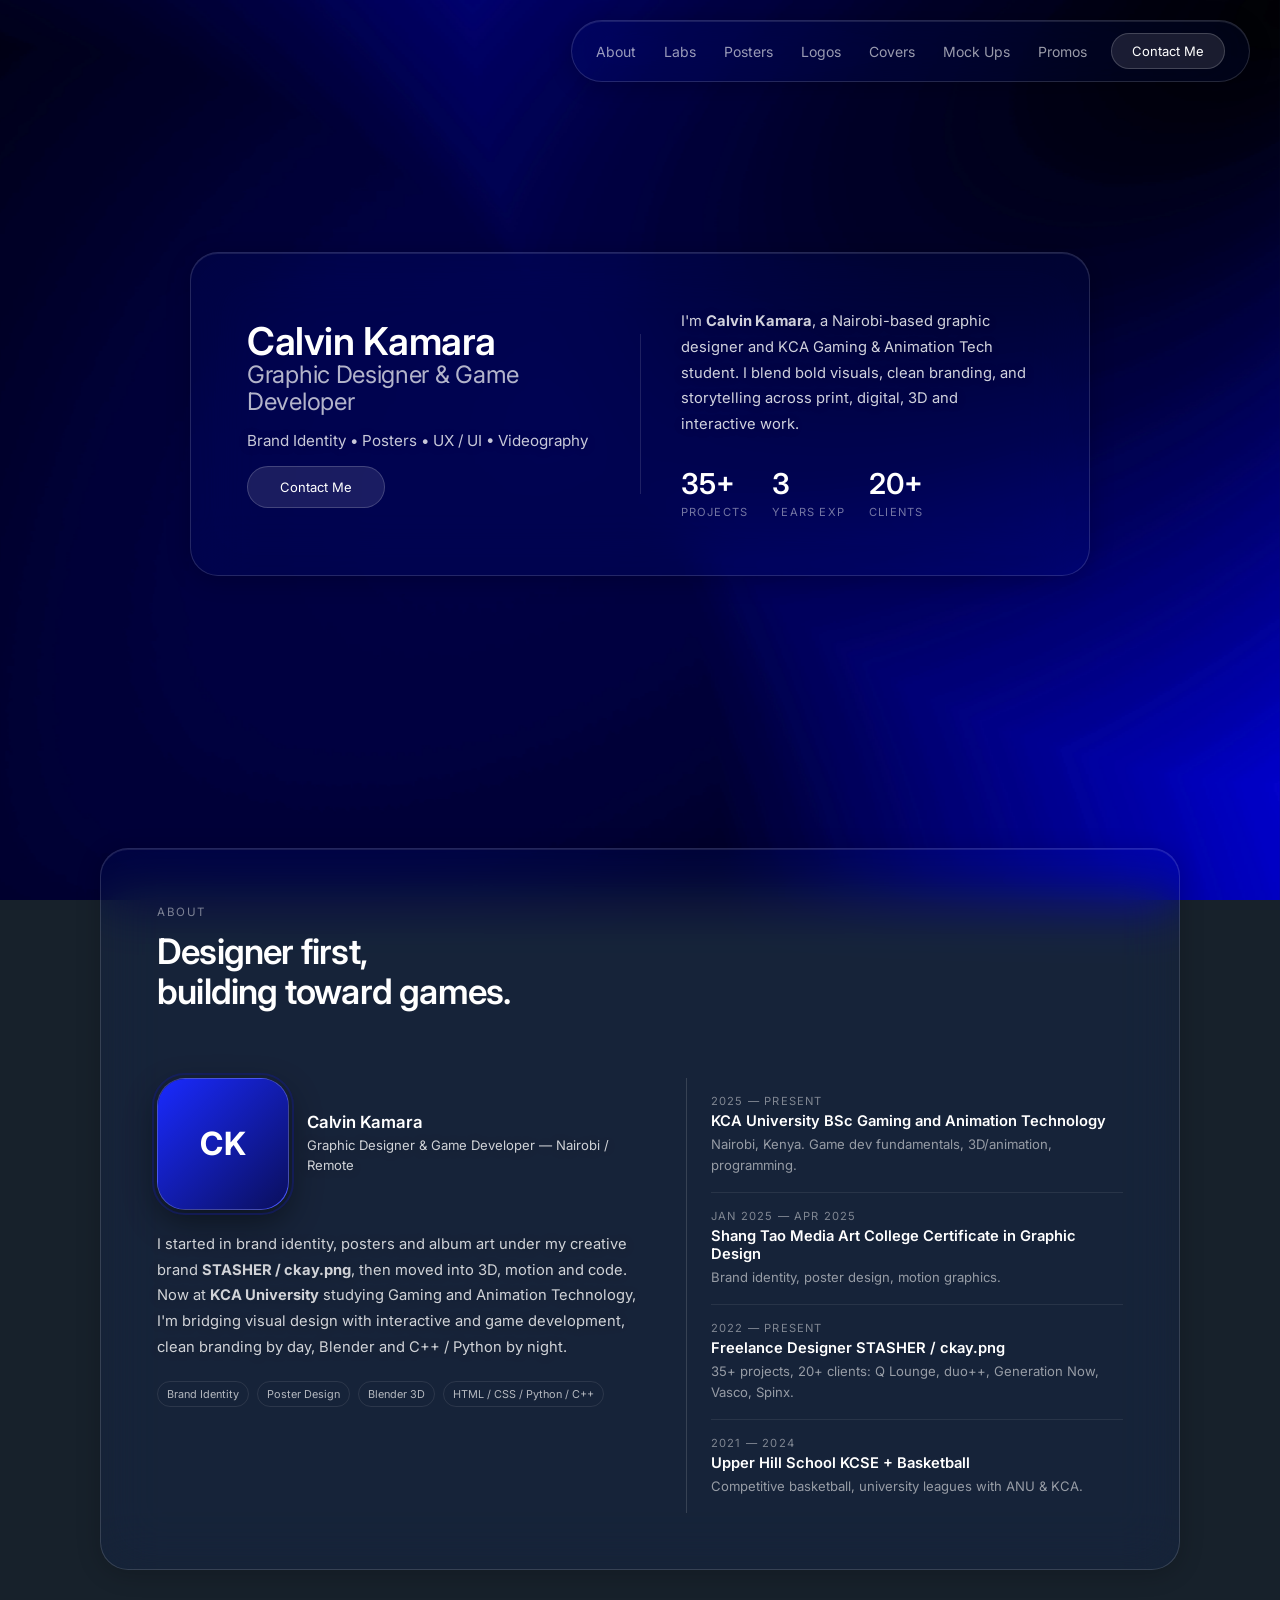
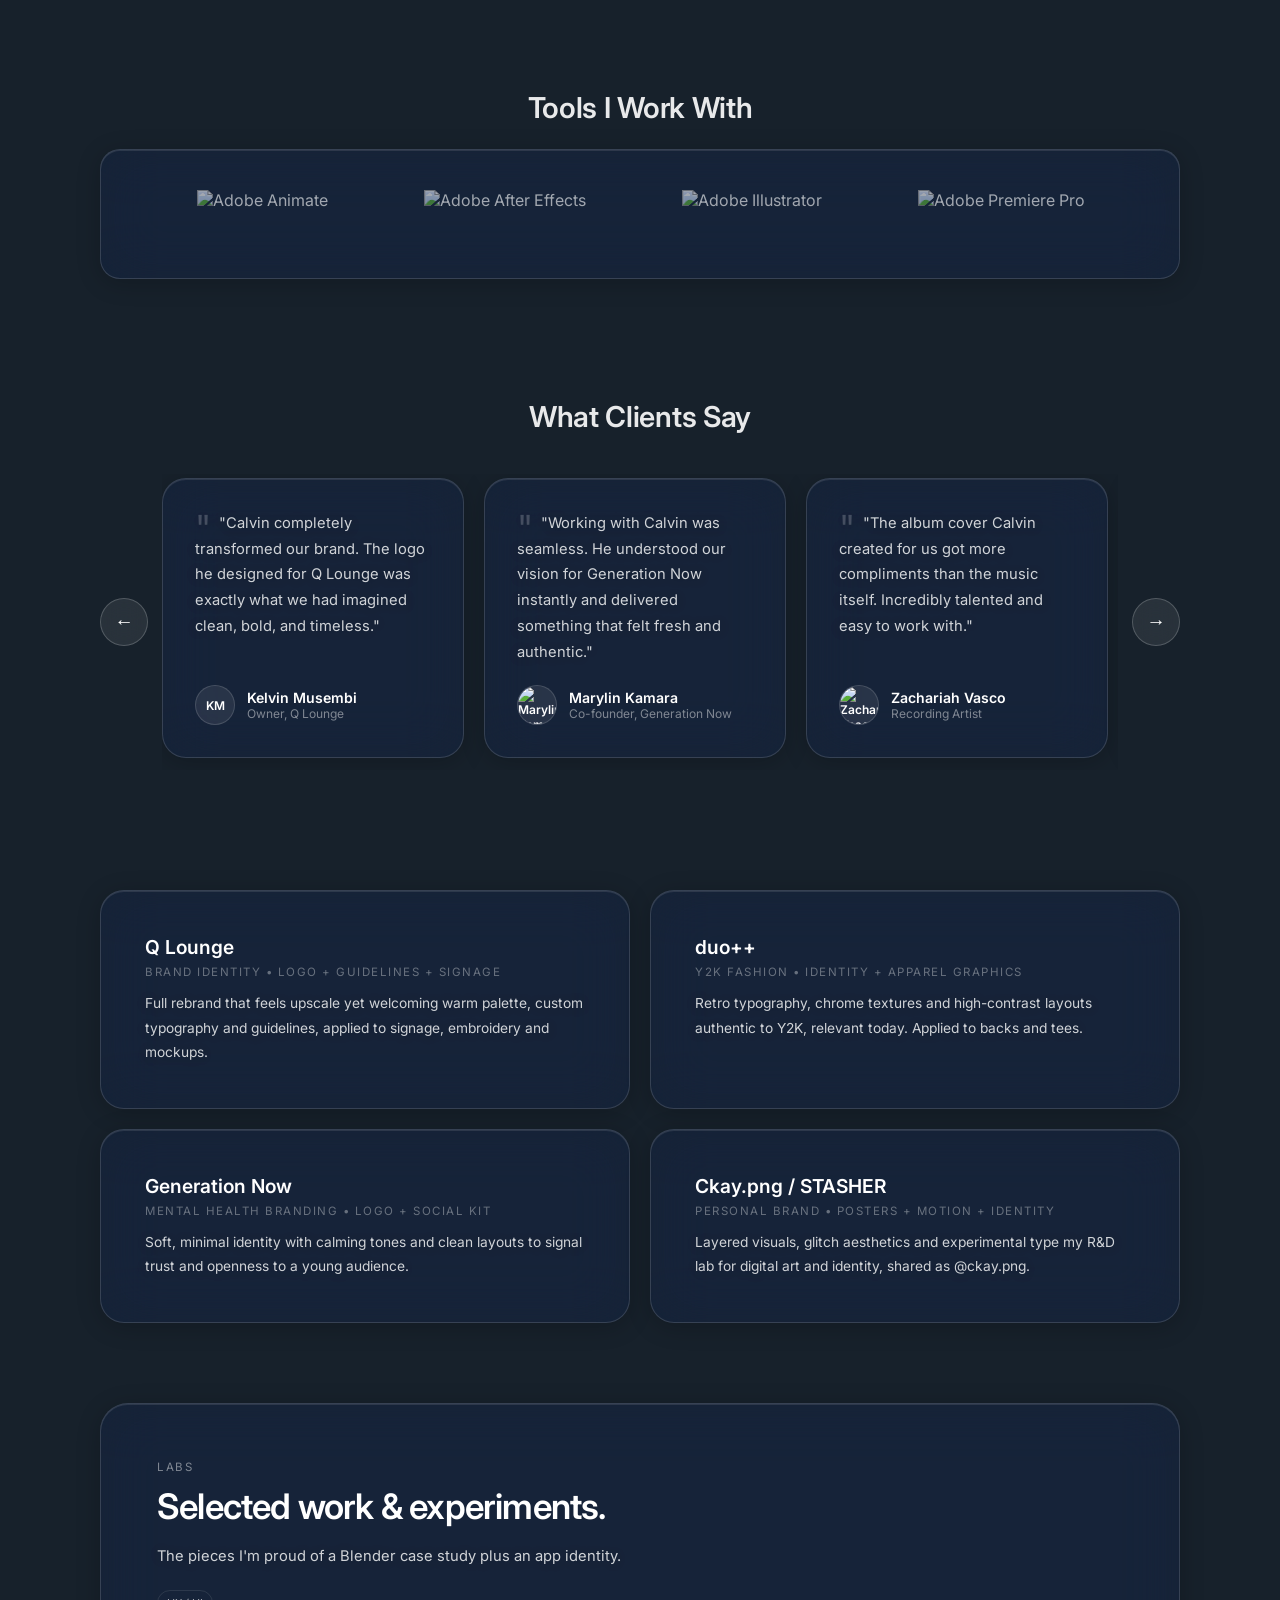
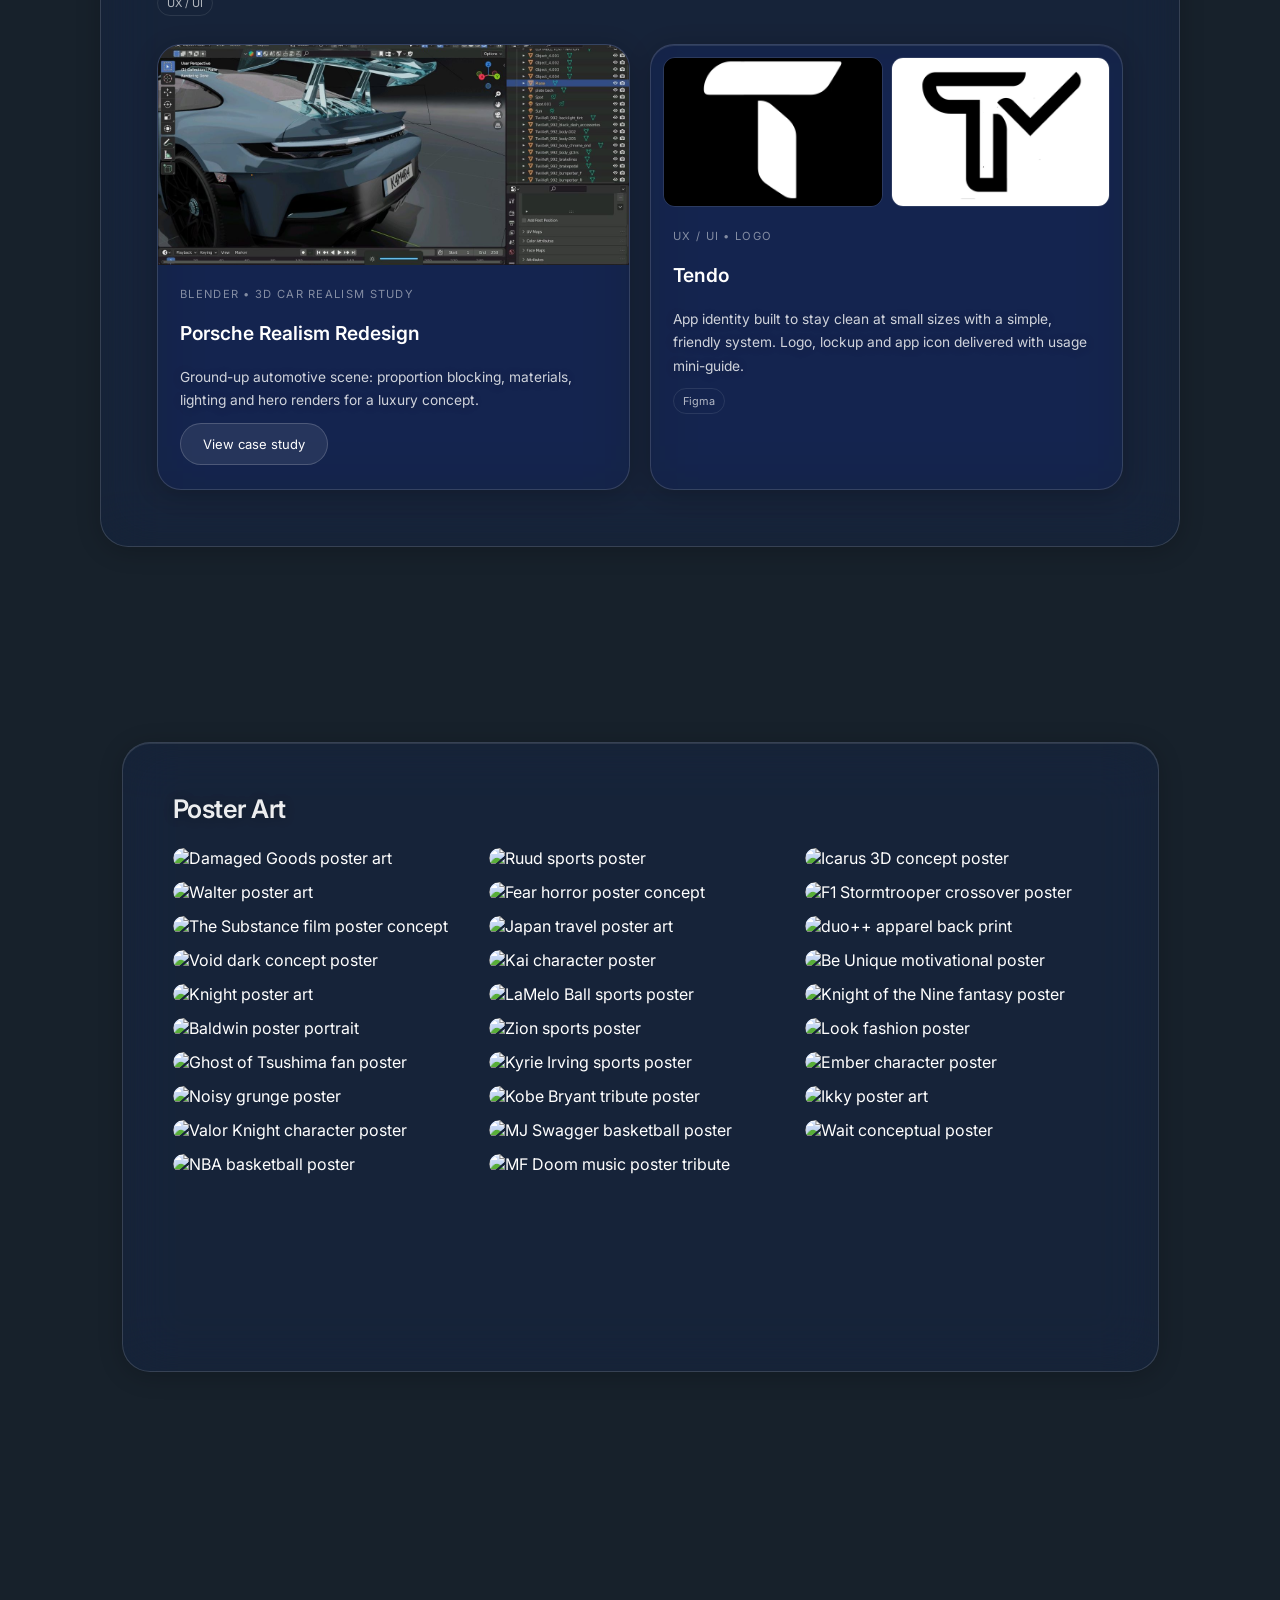
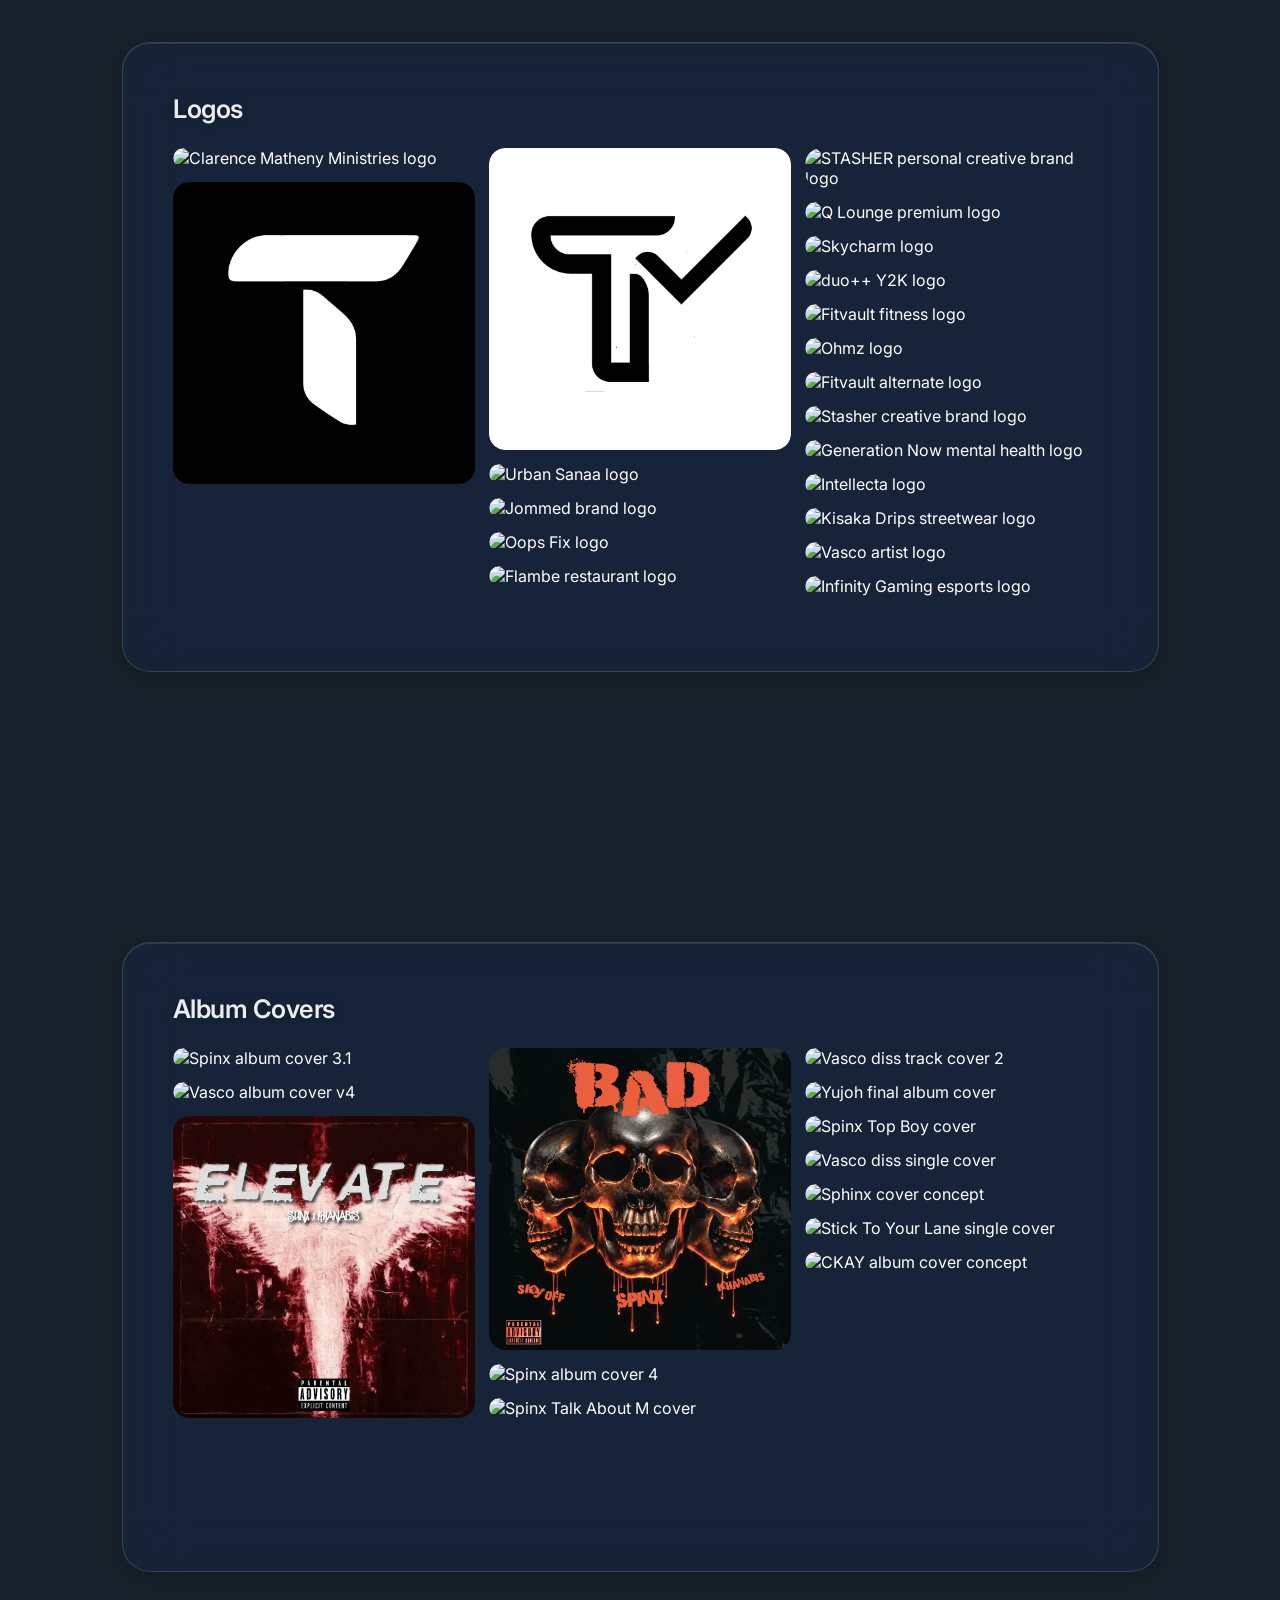
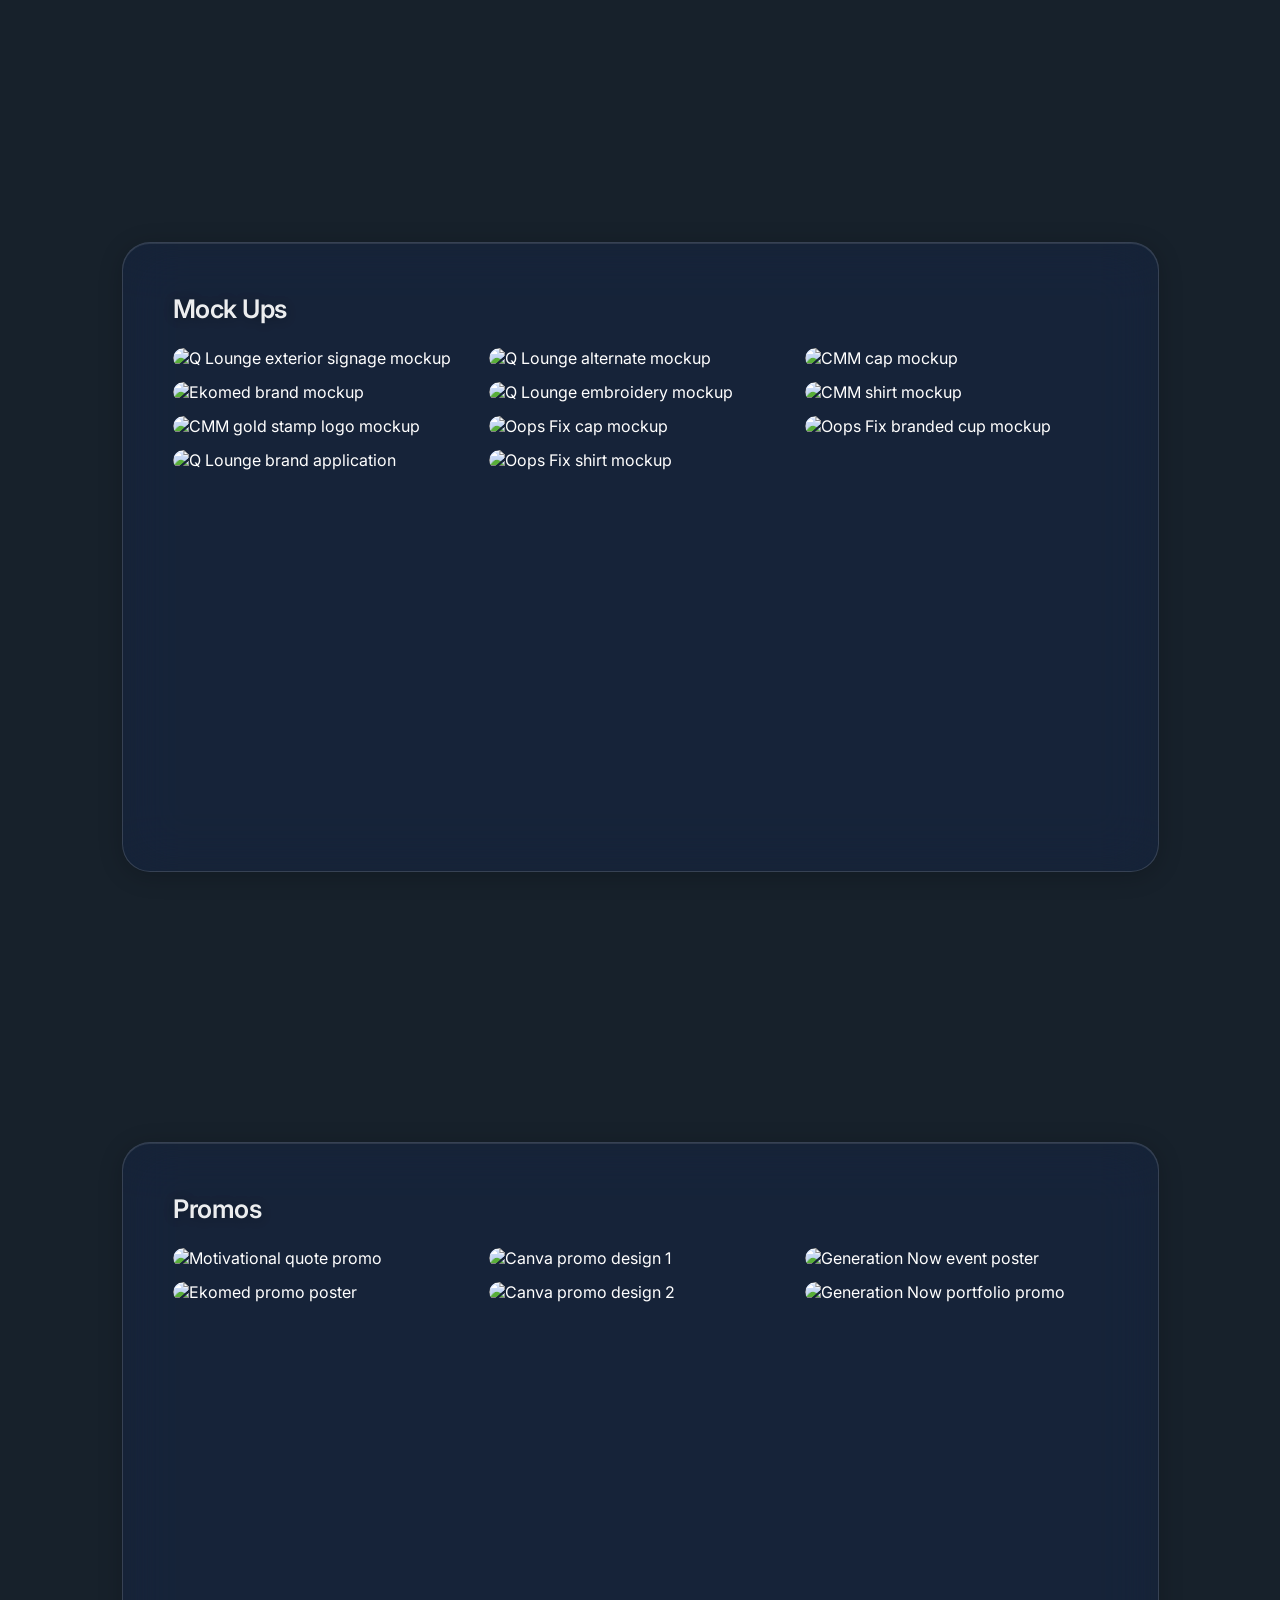
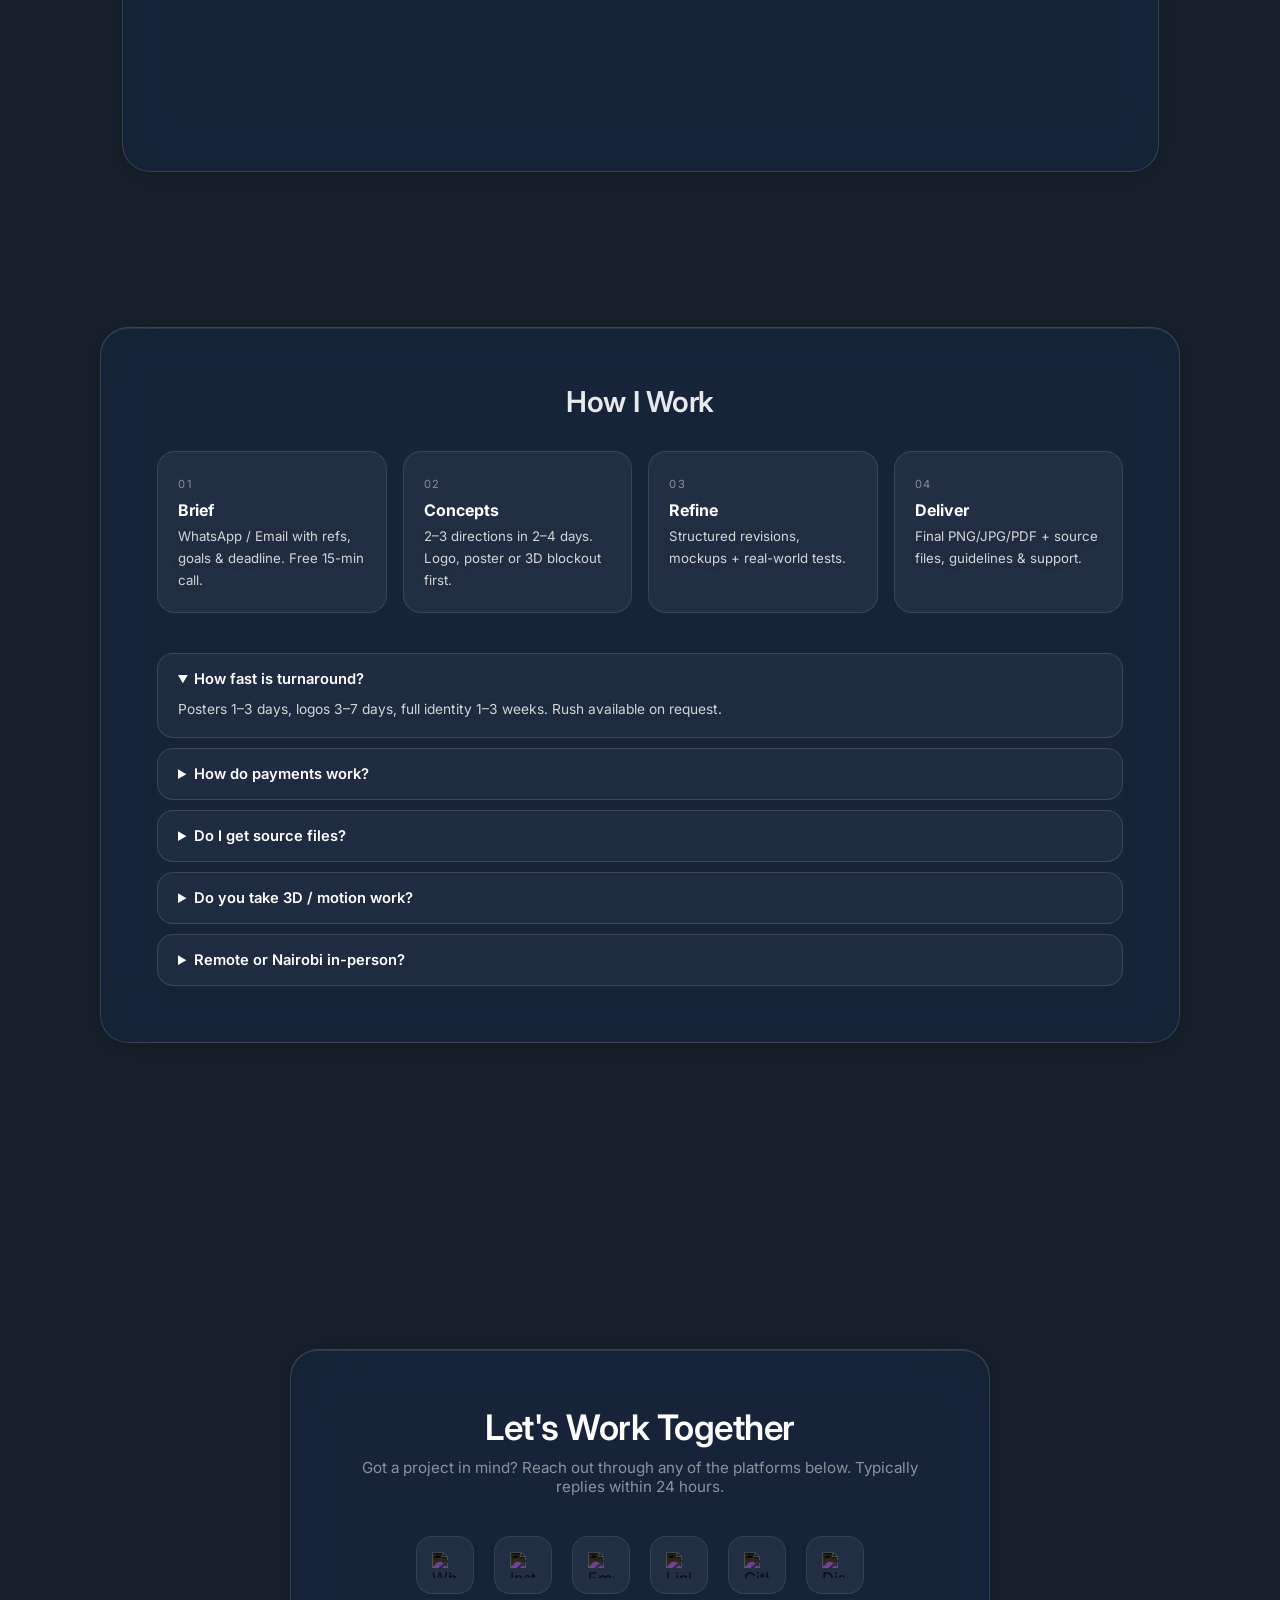
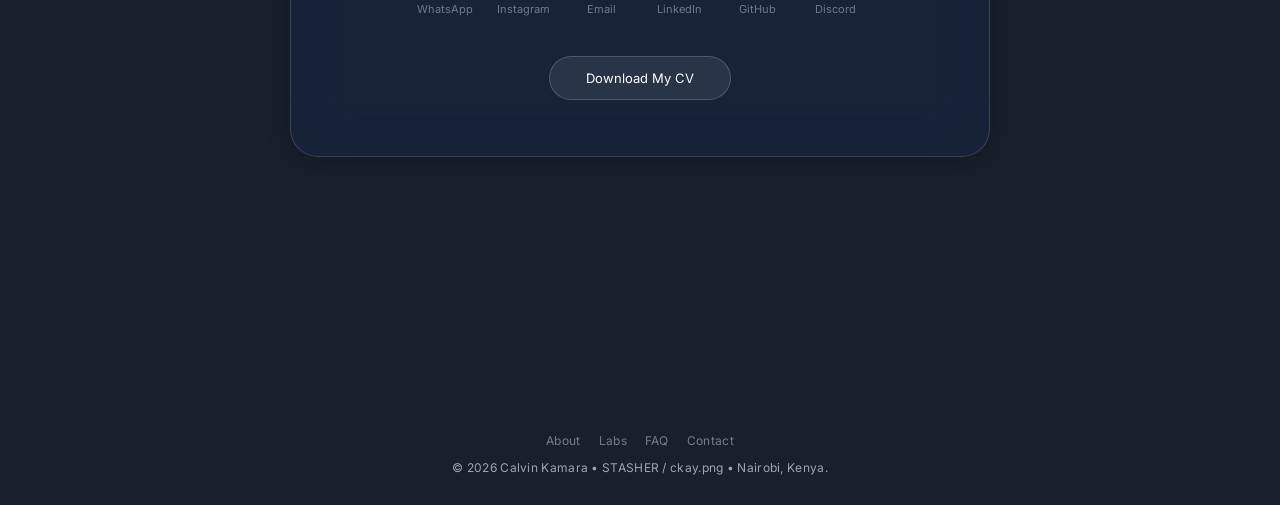
==== index.html @ 6744c9c5 "major color rebrand" ====
<!doctype html>
<html lang="en">
  <head>
    <meta charset="UTF-8" />
    <title>Calvin Kamara — Graphic Designer &amp; Game Developer</title>
    <link rel="icon" type="image/png" href="./IMAGES/Stasher-logo-.webp" />
    <meta name="viewport" content="width=device-width, initial-scale=1.0" />
    <meta
      name="description"
      content="Calvin Kamara , Nairobi-based Graphic Designer & Game Development student specialising in Brand Identity, Posters, 3D, UX/UI and Videography."
    />
    <meta
      property="og:title"
      content="Calvin Kamara — Graphic Designer & Game Developer"
    />
    <meta
      property="og:description"
      content="Brand Identity • Posters • 3D & Game Dev • UX/UI • Videography. Nairobi / Remote."
    />
    <meta property="og:type" content="website" />
    <meta property="og:image" content="./IMAGES/Stasher-logo-.webp" />
    <meta name="theme-color" content="#17212b" />
    <script type="application/ld+json">
      {
        "@context": "https://schema.org",
        "@type": "Person",
        "name": "Calvin Kamara",
        "alternateName": "STASHER / ckay.png",
        "jobTitle": "Graphic Designer & Game Developer",
        "address": {
          "@type": "PostalAddress",
          "addressLocality": "Nairobi",
          "addressCountry": "KE"
        },
        "knowsAbout": [
          "Brand Identity",
          "Poster Design",
          "Blender 3D",
          "UX/UI",
          "Videography"
        ],
        "sameAs": [
          "https://github.com/kamara-png",
          "https://www.linkedin.com/in/calvin-kamara-1b20b440b"
        ]
      }
    </script>
    <link rel="stylesheet" href="style.css" />
    <link
      href="https://fonts.googleapis.com/css2?family=Inter:wght@300;400;500;600&display=swap"
      rel="stylesheet"
    />
    <link rel="stylesheet" href="https://unpkg.com/aos@2.3.1/dist/aos.css" />
    <script src="https://unpkg.com/aos@2.3.1/dist/aos.js"></script>
  </head>

  <body>
    <div id="progress-bar"></div>

    <!-- Lightbox -->
    <div
      class="lightbox-overlay"
      id="lightbox"
      role="dialog"
      aria-modal="true"
      aria-label="Image viewer"
    >
      <button
        class="lightbox-close"
        id="lightbox-close"
        aria-label="Close viewer"
      >
        &times;
      </button>
      <button
        class="lightbox-nav lightbox-prev"
        id="lightbox-prev"
        aria-label="Previous image"
      >
        &#8592;
      </button>
      <button
        class="lightbox-nav lightbox-next"
        id="lightbox-next"
        aria-label="Next image"
      >
        &#8594;
      </button>
      <figure class="lightbox-figure">
        <img
          class="lightbox-img"
          id="lightbox-img"
          src=""
          alt="Expanded portfolio artwork"
        />
        <figcaption class="lightbox-caption" id="lightbox-caption"></figcaption>
        <div class="lightbox-meta">
          <span class="lightbox-counter" id="lightbox-counter"></span>
        </div>
      </figure>
    </div>

    <!-- Dropdown Menu (mobile) -->
    <div class="dropdown-menu" id="dropdown-menu">
      <ul>
        <li><a href="#about" onclick="closeDropdown()">About</a></li>
        <li><a href="#lab" onclick="closeDropdown()">Labs</a></li>
        <li><a href="#posters" onclick="closeDropdown()">Poster Art</a></li>
        <li><a href="#logos" onclick="closeDropdown()">Logos</a></li>
        <li>
          <a href="#album-covers" onclick="closeDropdown()">Album Covers</a>
        </li>
        <li><a href="#mock-ups" onclick="closeDropdown()">Mock Ups</a></li>
        <li><a href="#promos" onclick="closeDropdown()">Promos</a></li>
        <!-- PRICES HIDDEN per feedback — uncomment to restore Services link <li><a href="#services" onclick="closeDropdown()">Services</a></li> -->
        <li><a href="#contact" onclick="closeDropdown()">Contact Me</a></li>
      </ul>
    </div>

    <!-- Hamburger (mobile only) -->
    <button
      class="hamburger"
      id="hamburger"
      aria-label="Open menu"
      aria-expanded="false"
      aria-controls="dropdown-menu"
    >
      &#9776;
    </button>

    <header>
      <a href="#" class="logo">
        <img src="./IMAGES/Stasher-logo-.webp" alt="Calvin Logo" />
      </a>
    </header>

    <!-- Desktop Navbar -->
    <nav class="navbar" aria-label="Primary">
      <div class="nav-glass">
        <ul class="nav-links">
          <li><a href="#about">About</a></li>
          <li><a href="#lab">Labs</a></li>
          <li><a href="#posters">Posters</a></li>
          <li><a href="#logos">Logos</a></li>
          <li><a href="#album-covers">Covers</a></li>
          <li><a href="#mock-ups">Mock Ups</a></li>
          <li><a href="#promos">Promos</a></li>
          <!-- PRICES HIDDEN per feedback — uncomment to restore Services link <li><a href="#services">Services</a></li> -->
        </ul>
        <a href="#contact" class="nav-contact-btn">Contact Me</a>
      </div>
    </nav>

    <!-- Hero -->
    <section class="hero">
      <div class="glass hero-card" data-aos="fade-up">
        <div class="hero-left">
          <h1 class="hero-title">
            Calvin Kamara
            <span class="hero-accent"
              >Graphic Designer &amp; Game Developer</span
            >
          </h1>
          <p>Brand Identity • Posters • UX / UI • Videography</p>
          <button
            onclick="
              document
                .getElementById('contact')
                .scrollIntoView({ behavior: 'smooth' })
            "
          >
            Contact Me
          </button>
        </div>
        <div class="hero-divider"></div>
        <div class="hero-right">
          <p class="hero-bio">
            I'm <b>Calvin Kamara</b>, a Nairobi-based graphic designer and KCA
            Gaming &amp; Animation Tech student. I blend bold visuals, clean
            branding, and storytelling across print, digital, 3D and interactive
            work.
          </p>
          <div class="stat-bar">
            <div class="stat-item">
              <span class="stat-number">35+</span>
              <span class="stat-label">Projects</span>
            </div>
            <div class="stat-item">
              <span class="stat-number">3</span>
              <span class="stat-label">Years Exp</span>
            </div>
            <div class="stat-item">
              <span class="stat-number">20+</span>
              <span class="stat-label">Clients</span>
            </div>
          </div>
        </div>
      </div>
    </section>

    <!-- About / Journey -->
    <section id="about" class="about-section" data-aos="fade-up">
      <div class="glass about-card">
        <div class="about-head">
          <div class="section-label">About</div>
          <h2 class="section-title-left">
            Designer first,<br />building toward games.
          </h2>
        </div>
        <div class="reveal">
          <!-- Professional portrait — add your photo at IMAGES/profile.webp to replace placeholder -->
          <figure class="about-photo">
            <div class="about-photo-frame">
              <img
                src="./IMAGES/profile.webp"
                alt="Calvin Kamara — Graphic Designer portrait"
                loading="lazy"
                onerror="
                  this.style.display = 'none';
                  var f = this.parentElement.querySelector(
                    '.about-photo-fallback',
                  );
                  if (f) f.style.display = 'flex';
                "
              />
              <span
                class="about-photo-fallback"
                style="display: none"
                aria-hidden="true"
                >CK</span
              >
            </div>
            <figcaption class="about-photo-caption">
              <strong>Calvin Kamara</strong>
              <span
                >Graphic Designer &amp; Game Developer — Nairobi / Remote</span
              >
            </figcaption>
          </figure>
          <p class="about-text">
            I started in brand identity, posters and album art under my creative
            brand <b>STASHER / ckay.png</b>, then moved into 3D, motion and
            code. Now at <b>KCA University</b> studying Gaming and Animation
            Technology, I'm bridging visual design with interactive and game
            development, clean branding by day, Blender and C++ / Python by
            night.
          </p>
          <div class="about-tags">
            <span class="project-tag">Brand Identity</span>
            <span class="project-tag">Poster Design</span>
            <span class="project-tag">Blender 3D</span>
            <span class="project-tag">HTML / CSS / Python / C++</span>
          </div>
        </div>
        <div class="timeline">
          <div class="timeline-item">
            <span class="timeline-date">2025 — Present</span>
            <span class="timeline-title"
              >KCA University BSc Gaming and Animation Technology</span
            >
            <span class="timeline-desc"
              >Nairobi, Kenya. Game dev fundamentals, 3D/animation,
              programming.</span
            >
          </div>
          <div class="timeline-item">
            <span class="timeline-date">Jan 2025 — Apr 2025</span>
            <span class="timeline-title"
              >Shang Tao Media Art College Certificate in Graphic Design</span
            >
            <span class="timeline-desc"
              >Brand identity, poster design, motion graphics.</span
            >
          </div>
          <div class="timeline-item">
            <span class="timeline-date">2022 — Present</span>
            <span class="timeline-title"
              >Freelance Designer STASHER / ckay.png</span
            >
            <span class="timeline-desc"
              >35+ projects, 20+ clients: Q Lounge, duo++, Generation Now,
              Vasco, Spinx.</span
            >
          </div>
          <div class="timeline-item">
            <span class="timeline-date">2021 — 2024</span>
            <span class="timeline-title"
              >Upper Hill School KCSE + Basketball</span
            >
            <span class="timeline-desc"
              >Competitive basketball, university leagues with ANU & KCA.</span
            >
          </div>
        </div>
      </div>
    </section>

    <!-- Tools I use Slider -->
    <section class="partners-section" data-aos="fade-up">
      <div class="section-title">
        <h3>Tools I Work With</h3>
      </div>
      <div class="logos-slider">
        <div class="overflow">
          <div class="logos-wrapper">
            <div class="logo-item">
              <img src="./SVG's/aa.svg" alt="Adobe Animate" />
            </div>
            <div class="logo-item">
              <img src="./SVG's/ae.svg" alt="Adobe After Effects" />
            </div>
            <div class="logo-item">
              <img src="./SVG's/ai.svg" alt="Adobe Illustrator" />
            </div>
            <div class="logo-item">
              <img src="./SVG's/app.svg" alt="Adobe Premiere Pro" />
            </div>
            <div class="logo-item">
              <img src="./SVG's/blend.svg" alt="Blender" />
            </div>
            <div class="logo-item">
              <img src="./SVG's/cd.svg" alt="Corel Draw" />
            </div>
            <div class="logo-item">
              <img src="./SVG's/codi.svg" alt="Coding" />
            </div>
            <div class="logo-item">
              <img src="./SVG's/css.svg" alt="CSS3" />
            </div>
            <div class="logo-item">
              <img src="./SVG's/cvs.svg" alt="Canva" />
            </div>
            <div class="logo-item">
              <img src="./SVG's/fig.svg" alt="Figma" />
            </div>
            <div class="logo-item">
              <img src="./SVG's/html5.svg" alt="HTML5" />
            </div>
            <div class="logo-item">
              <img src="./SVG's/typescript.svg" alt="TypeScript" />
            </div>
            <div class="logo-item">
              <img src="./SVG's/lua.svg" alt="Lua" />
            </div>
            <div class="logo-item">
              <img src="./SVG's/python.svg" alt="Python" />
            </div>
            <div class="logo-item">
              <img src="./SVG's/tailwind.svg" alt="Tailwind CSS" />
            </div>
            <div class="logo-item">
              <img src="./SVG's/aa.svg" alt="Adobe Animate" />
            </div>
            <div class="logo-item">
              <img src="./SVG's/ae.svg" alt="Adobe After Effects" />
            </div>
            <div class="logo-item">
              <img src="./SVG's/ai.svg" alt="Adobe Illustrator" />
            </div>
            <div class="logo-item">
              <img src="./SVG's/app.svg" alt="Adobe Premiere Pro" />
            </div>
            <div class="logo-item">
              <img src="./SVG's/blend.svg" alt="Blender" />
            </div>
            <div class="logo-item">
              <img src="./SVG's/cd.svg" alt="Corel Draw" />
            </div>
            <div class="logo-item">
              <img src="./SVG's/codi.svg" alt="Coding" />
            </div>
            <div class="logo-item">
              <img src="./SVG's/css.svg" alt="CSS3" />
            </div>
            <div class="logo-item">
              <img src="./SVG's/cvs.svg" alt="Canva" />
            </div>
            <div class="logo-item">
              <img src="./SVG's/fig.svg" alt="Figma" />
            </div>
            <div class="logo-item">
              <img src="./SVG's/typescript.svg" alt="TypeScript" />
            </div>
            <div class="logo-item">
              <img src="./SVG's/lua.svg" alt="Lua" />
            </div>
            <div class="logo-item">
              <img src="./SVG's/python.svg" alt="Python" />
            </div>
            <div class="logo-item">
              <img src="./SVG's/tailwind.svg" alt="Tailwind CSS" />
            </div>
          </div>
        </div>
      </div>
    </section>

    <!-- Testimonials -->
    <section class="testimonials-section" data-aos="fade-up">
      <div class="section-title">
        <h3>What Clients Say</h3>
      </div>
      <div class="testi-carousel">
        <button
          class="testi-arrow testi-prev"
          id="testi-prev"
          aria-label="Previous testimonials"
        >
          &#8592;
        </button>
        <div class="testimonials-grid testi-track" id="testi-track">
          <div class="testimonial-card glass">
            <p class="testimonial-text">
              "Calvin completely transformed our brand. The logo he designed for
              Q Lounge was exactly what we had imagined clean, bold, and
              timeless."
            </p>
            <div class="testimonial-author">
              <div class="author-avatar">KM</div>
              <div>
                <span class="author-name">Kelvin Musembi</span>
                <span class="author-role">Owner, Q Lounge</span>
              </div>
            </div>
          </div>

          <div class="testimonial-card glass">
            <p class="testimonial-text">
              "Working with Calvin was seamless. He understood our vision for
              Generation Now instantly and delivered something that felt fresh
              and authentic."
            </p>
            <div class="testimonial-author">
              <div class="author-avatar">
                <img src="./IMAGES/mum pfp.webp" alt="Marylin Kamara" />
              </div>
              <div>
                <span class="author-name">Marylin Kamara</span>
                <span class="author-role">Co-founder, Generation Now</span>
              </div>
            </div>
          </div>

          <div class="testimonial-card glass">
            <p class="testimonial-text">
              "The album cover Calvin created for us got more compliments than
              the music itself. Incredibly talented and easy to work with."
            </p>
            <div class="testimonial-author">
              <div class="author-avatar">
                <img src="./IMAGES/vasc0.webp" alt="Zachariah Vasco" />
              </div>
              <div>
                <span class="author-name">Zachariah Vasco</span>
                <span class="author-role">Recording Artist</span>
              </div>
            </div>
          </div>

          <div class="testimonial-card glass">
            <p class="testimonial-text">
              "Calvin gave my releases a whole new look. Every cover felt like
              an event — bold, clean, and built for the feed."
            </p>
            <div class="testimonial-author">
              <div class="author-avatar">SX</div>
              <div>
                <span class="author-name">Spinx</span>
                <span class="author-role">Recording Artist</span>
              </div>
            </div>
          </div>
        </div>
        <button
          class="testi-arrow testi-next"
          id="testi-next"
          aria-label="Next testimonials"
        >
          &#8594;
        </button>
      </div>
    </section>

    <!-- Project Cards -->
    <section class="projects" data-aos="fade-up">
      <div class="glass card">
        <h3>Q Lounge</h3>
        <p class="card-category">
          Brand Identity • Logo + Guidelines + Signage
        </p>
        <p class="card-desc">
          Full rebrand that feels upscale yet welcoming warm palette, custom
          typography and guidelines, applied to signage, embroidery and mockups.
        </p>
      </div>

      <div class="glass card">
        <h3>duo++</h3>
        <p class="card-category">Y2K Fashion • Identity + Apparel Graphics</p>
        <p class="card-desc">
          Retro typography, chrome textures and high-contrast layouts authentic
          to Y2K, relevant today. Applied to backs and tees.
        </p>
      </div>

      <div class="glass card">
        <h3>Generation Now</h3>
        <p class="card-category">Mental Health Branding • Logo + Social Kit</p>
        <p class="card-desc">
          Soft, minimal identity with calming tones and clean layouts to signal
          trust and openness to a young audience.
        </p>
      </div>

      <div class="glass card">
        <h3>Ckay.png / STASHER</h3>
        <p class="card-category">
          Personal Brand • Posters + Motion + Identity
        </p>
        <p class="card-desc">
          Layered visuals, glitch aesthetics and experimental type my R&amp;D
          lab for digital art and identity, shared as @ckay.png.
        </p>
      </div>
    </section>

    <!-- Labs (merged Projects + Game Lab: featured case + Tendo) -->
    <section id="lab" class="about-section" data-aos="fade-up">
      <div class="glass lab-panel">
        <div class="lab-head">
          <div>
            <div class="section-label">Labs</div>
            <h2 class="section-title-left">Selected work &amp; experiments.</h2>
            <p class="about-text">
              The pieces I'm proud of a Blender case study plus an app identity.
            </p>
            <div class="about-tags">
              <span class="project-tag">UX / UI</span>
            </div>
          </div>
        </div>

        <div class="lab-cards">
          <a class="glass-card lab-card" href="project-details.html">
            <div class="lab-card-img">
              <img
                loading="lazy"
                src="./IMAGES/porsche 3d model.jpg"
                alt="Porsche realism redesign — Blender 3D render study"
              />
            </div>
            <div class="lab-card-body">
              <div class="project-cat">Blender • 3D Car Realism Study</div>
              <div class="project-name">Porsche Realism Redesign</div>
              <p class="project-desc">
                Ground-up automotive scene: proportion blocking, materials,
                lighting and hero renders for a luxury concept.
              </p>
              <span class="project-open-btn"> View case study </span>
            </div>
          </a>

          <div class="glass-card lab-card">
            <div class="lab-card-imgs">
              <img
                loading="lazy"
                src="./IMAGES/tendo-app-logo.webp"
                alt="Tendo app logo mark"
                data-caption="Tendo app logo mark"
              />
              <img
                loading="lazy"
                src="./IMAGES/Tendo-app.webp"
                alt="Tendo app full lockup"
                data-caption="Tendo app full lockup"
              />
            </div>
            <div class="lab-card-body">
              <div class="project-cat">UX / UI • Logo</div>
              <div class="project-name">Tendo</div>
              <p class="project-desc">
                App identity built to stay clean at small sizes with a simple,
                friendly system. Logo, lockup and app icon delivered with usage
                mini-guide.
              </p>
              <div class="project-tags">
                <span class="project-tag">Figma</span>
              </div>
            </div>
          </div>
        </div>
      </div>
    </section>

    <!-- Poster Art -->
    <section id="posters" class="panel">
      <div class="glass-section masonry-section" data-aos="fade-up">
        <h2 class="gallery-title">Poster Art</h2>
        <div class="masonry-grid">
          <div class="masonry-item">
            <img
              loading="lazy"
              src="./IMAGES/DAMAGED-GOODS.webp"
              alt="Damaged Goods poster art"
              data-caption="Damaged Goods — poster art"
            />
          </div>
          <div class="masonry-item">
            <img
              loading="lazy"
              src="./IMAGES/WALTER.webp"
              alt="Walter poster art"
              data-caption="Walter — poster art"
            />
          </div>
          <div class="masonry-item">
            <img
              loading="lazy"
              src="./IMAGES/THE-SUBSTANCE.webp"
              alt="The Substance film poster concept"
              data-caption="The Substance — film poster concept"
            />
          </div>
          <div class="masonry-item">
            <img
              loading="lazy"
              src="./IMAGES/VOID.webp"
              alt="Void dark concept poster"
              data-caption="Void — concept poster"
            />
          </div>
          <div class="masonry-item">
            <img
              loading="lazy"
              src="./IMAGES/KNIGHT.webp"
              alt="Knight poster art"
              data-caption="Knight — poster art"
            />
          </div>
          <div class="masonry-item">
            <img
              loading="lazy"
              src="./IMAGES/BALDWIN.webp"
              alt="Baldwin poster portrait"
              data-caption="Baldwin — poster portrait"
            />
          </div>
          <div class="masonry-item">
            <img
              loading="lazy"
              src="./IMAGES/GHOST OF TSHUSIMA.webp"
              alt="Ghost of Tsushima fan poster"
              data-caption="Ghost of Tsushima — fan poster"
            />
          </div>
          <div class="masonry-item">
            <img
              loading="lazy"
              src="./IMAGES/NOISY.webp"
              alt="Noisy grunge poster"
              data-caption="Noisy — grunge poster"
            />
          </div>
          <div class="masonry-item">
            <img
              loading="lazy"
              src="./IMAGES/VALOR KNIGHT.webp"
              alt="Valor Knight character poster"
              data-caption="Valor Knight — character poster"
            />
          </div>
          <div class="masonry-item">
            <img
              loading="lazy"
              src="./IMAGES/NBA.webp"
              alt="NBA basketball poster"
              data-caption="NBA — basketball poster"
            />
          </div>
          <div class="masonry-item">
            <img
              loading="lazy"
              src="./IMAGES/RUUD.webp"
              alt="Ruud sports poster"
              data-caption="Ruud — sports poster"
            />
          </div>
          <div class="masonry-item">
            <img
              loading="lazy"
              src="./IMAGES/FEAR.webp"
              alt="Fear horror poster concept"
              data-caption="Fear — horror concept"
            />
          </div>
          <div class="masonry-item">
            <img
              loading="lazy"
              src="./IMAGES/JAPAN.webp"
              alt="Japan travel poster art"
              data-caption="Japan — travel poster"
            />
          </div>
          <div class="masonry-item">
            <img
              loading="lazy"
              src="./IMAGES/KAI.webp"
              alt="Kai character poster"
              data-caption="Kai — character poster"
            />
          </div>
          <div class="masonry-item">
            <img
              loading="lazy"
              src="./IMAGES/LAMELO.webp"
              alt="LaMelo Ball sports poster"
              data-caption="LaMelo — sports poster"
            />
          </div>
          <div class="masonry-item">
            <img
              loading="lazy"
              src="./IMAGES/ZION.webp"
              alt="Zion sports poster"
              data-caption="Zion — sports poster"
            />
          </div>
          <div class="masonry-item">
            <img
              loading="lazy"
              src="./IMAGES/KYRIE.webp"
              alt="Kyrie Irving sports poster"
              data-caption="Kyrie — sports poster"
            />
          </div>
          <div class="masonry-item">
            <img
              loading="lazy"
              src="./IMAGES/kobe.webp"
              alt="Kobe Bryant tribute poster"
              data-caption="Kobe — tribute poster"
            />
          </div>
          <div class="masonry-item">
            <img
              loading="lazy"
              src="./IMAGES/MJ-SWAGGER.webp"
              alt="MJ Swagger basketball poster"
              data-caption="MJ Swagger — basketball poster"
            />
          </div>
          <div class="masonry-item">
            <img
              loading="lazy"
              src="./IMAGES/MF DOOM.webp"
              alt="MF Doom music poster tribute"
              data-caption="MF Doom — music tribute"
            />
          </div>
          <div class="masonry-item">
            <img
              loading="lazy"
              src="./IMAGES/icarus.webp"
              alt="Icarus 3D concept poster"
              data-caption="Icarus — 3D concept"
            />
          </div>
          <div class="masonry-item">
            <img
              loading="lazy"
              src="./IMAGES/f1-startrooper-2.webp"
              alt="F1 Stormtrooper crossover poster"
              data-caption="F1 Stormtrooper — crossover"
            />
          </div>
          <div class="masonry-item">
            <img
              loading="lazy"
              src="./IMAGES/duo-back-2.webp"
              alt="duo++ apparel back print"
              data-caption="duo++ — apparel back print"
            />
          </div>
          <div class="masonry-item">
            <img
              loading="lazy"
              src="./IMAGES/BE-unique.webp"
              alt="Be Unique motivational poster"
              data-caption="Be Unique — motivational poster"
            />
          </div>
          <div class="masonry-item">
            <img
              loading="lazy"
              src="./IMAGES/Knight-of-the-nine.webp"
              alt="Knight of the Nine fantasy poster"
              data-caption="Knight of the Nine — fantasy poster"
            />
          </div>
          <div class="masonry-item">
            <img
              loading="lazy"
              src="./IMAGES/LOOK.webp"
              alt="Look fashion poster"
              data-caption="Look — fashion poster"
            />
          </div>
          <div class="masonry-item">
            <img
              loading="lazy"
              src="./IMAGES/ember.webp"
              alt="Ember character poster"
              data-caption="Ember — character poster"
            />
          </div>
          <div class="masonry-item">
            <img
              loading="lazy"
              src="./IMAGES/ikky-poster.webp"
              alt="Ikky poster art"
              data-caption="Ikky — poster art"
            />
          </div>
          <div class="masonry-item">
            <img
              loading="lazy"
              src="./IMAGES/WAIT.webp"
              alt="Wait conceptual poster"
              data-caption="Wait — conceptual poster"
            />
          </div>
        </div>
      </div>
    </section>

    <!-- Logos -->
    <section id="logos" class="panel">
      <div class="glass-section masonry-section" data-aos="fade-up">
        <h2 class="gallery-title">Logos</h2>
        <div class="masonry-grid">
          <div class="masonry-item">
            <img
              loading="lazy"
              src="./IMAGES/cmm logo.webp"
              alt="Clarence Matheny Ministries logo"
              data-caption="CMM Bible College logo"
            />
          </div>
          <div class="masonry-item">
            <img
              loading="lazy"
              src="./IMAGES/tendo-app-logo.webp"
              alt="Tendo app logo mark"
              data-caption="Tendo app logo"
            />
          </div>
          <div class="masonry-item">
            <img
              loading="lazy"
              src="./IMAGES/Tendo-app.webp"
              alt="Tendo app full lockup"
              data-caption="Tendo full lockup"
            />
          </div>
          <div class="masonry-item">
            <img
              loading="lazy"
              src="./IMAGES/urban sanaa.webp"
              alt="Urban Sanaa logo"
              data-caption="Urban Sanaa logo"
            />
          </div>
          <div class="masonry-item">
            <img
              loading="lazy"
              src="./IMAGES/jommed.webp"
              alt="Jommed brand logo"
              data-caption="Jommed brand logo"
            />
          </div>
          <div class="masonry-item">
            <img
              loading="lazy"
              src="./IMAGES/opps fix logo.webp"
              alt="Oops Fix logo"
              data-caption="Oops Fix logo"
            />
          </div>
          <div class="masonry-item">
            <img
              loading="lazy"
              src="./IMAGES/flambe.webp"
              alt="Flambe restaurant logo"
              data-caption="Flambe logo"
            />
          </div>
          <div class="masonry-item">
            <img
              loading="lazy"
              src="./IMAGES/Stasher-logo-.webp"
              alt="STASHER personal creative brand logo"
              data-caption="STASHER personal creative brand logo"
            />
          </div>
          <div class="masonry-item">
            <img
              loading="lazy"
              src="./IMAGES/qlounge.webp"
              alt="Q Lounge premium logo"
              data-caption="Q Lounge premium logo"
            />
          </div>
          <div class="masonry-item">
            <img
              loading="lazy"
              src="./IMAGES/skycharm.webp"
              alt="Skycharm logo"
              data-caption="Skycharm logo"
            />
          </div>
          <div class="masonry-item">
            <img
              loading="lazy"
              src="./IMAGES/duo.webp"
              alt="duo++ Y2K logo"
              data-caption="duo++ Y2K logo"
            />
          </div>
          <div class="masonry-item">
            <img
              loading="lazy"
              src="./IMAGES/fitvault.webp"
              alt="Fitvault fitness logo"
              data-caption="Fitvault fitness logo"
            />
          </div>
          <div class="masonry-item">
            <img
              loading="lazy"
              src="./IMAGES/ohmz.webp"
              alt="Ohmz logo"
              data-caption="Ohmz logo"
            />
          </div>
          <div class="masonry-item">
            <img
              loading="lazy"
              src="./IMAGES/fitvault2.webp"
              alt="Fitvault alternate logo"
              data-caption="Fitvault alternate"
            />
          </div>
          <div class="masonry-item">
            <img
              loading="lazy"
              src="./IMAGES/Stasher-logo--[Recovered].webp"
              alt="Stasher creative brand logo"
              data-caption="STASHER creative brand mark"
            />
          </div>
          <div class="masonry-item">
            <img
              loading="lazy"
              src="./IMAGES/generationnow.webp"
              alt="Generation Now mental health logo"
              data-caption="Generation Now logo"
            />
          </div>
          <div class="masonry-item">
            <img
              loading="lazy"
              src="./IMAGES/intellecta.webp"
              alt="Intellecta logo"
              data-caption="Intellecta logo"
            />
          </div>
          <div class="masonry-item">
            <img
              loading="lazy"
              src="./IMAGES/Kisaka-drips-3 (1).webp"
              alt="Kisaka Drips streetwear logo"
              data-caption="Kisaka Drips streetwear logo"
            />
          </div>
          <div class="masonry-item">
            <img
              loading="lazy"
              src="./IMAGES/vasco.webp"
              alt="Vasco artist logo"
              data-caption="Vasco artist logo"
            />
          </div>
          <div class="masonry-item">
            <img
              loading="lazy"
              src="./IMAGES/infinity gaming.webp"
              alt="Infinity Gaming esports logo"
              data-caption="Infinity Gaming esports logo"
            />
          </div>
        </div>
      </div>
    </section>

    <!-- Album Covers -->
    <section id="album-covers" class="panel">
      <div class="glass-section masonry-section" data-aos="fade-up">
        <h2 class="gallery-title">Album Covers</h2>
        <div class="masonry-grid">
          <div class="masonry-item">
            <img
              loading="lazy"
              src="./IMAGES/spinx-album-cover-3.1.webp"
              alt="Spinx album cover 3.1"
              data-caption="Spinx album cover 3.1"
            />
          </div>
          <div class="masonry-item">
            <img
              loading="lazy"
              src="./IMAGES/v4 vasco.webp"
              alt="Vasco album cover v4"
              data-caption="Vasco cover v4"
            />
          </div>
          <div class="masonry-item">
            <img
              loading="lazy"
              src="./IMAGES/elevate-spinx.webp"
              alt="Elevate Spinx cover"
              data-caption="Spinx Elevate"
            />
          </div>
          <div class="masonry-item">
            <img
              loading="lazy"
              src="./IMAGES/BAD-spinx-AC.webp"
              alt="Bad Spinx album cover"
              data-caption="Spinx BAD"
            />
          </div>
          <div class="masonry-item">
            <img
              loading="lazy"
              src="./IMAGES/Spinx-album-cover-4.webp"
              alt="Spinx album cover 4"
              data-caption="Spinx cover 4"
            />
          </div>
          <div class="masonry-item">
            <img
              loading="lazy"
              src="./IMAGES/spinxs-talk-about-M.webp"
              alt="Spinx Talk About M cover"
              data-caption="Spinx Talk About M"
            />
          </div>
          <div class="masonry-item">
            <img
              loading="lazy"
              src="./IMAGES/vasco diss 2.webp"
              alt="Vasco diss track cover 2"
              data-caption="Vasco diss 2"
            />
          </div>
          <div class="masonry-item">
            <img
              loading="lazy"
              src="./IMAGES/yujoh-final-final_3000x3000.webp"
              alt="Yujoh final album cover"
              data-caption="Yujoh final cover"
            />
          </div>
          <div class="masonry-item">
            <img
              loading="lazy"
              src="./IMAGES/SPINX-top-boy.webp"
              alt="Spinx Top Boy cover"
              data-caption="Spinx Top Boy"
            />
          </div>
          <div class="masonry-item">
            <img
              loading="lazy"
              src="./IMAGES/VASCO-diss.webp"
              alt="Vasco diss single cover"
              data-caption="Vasco diss single"
            />
          </div>
          <div class="masonry-item">
            <img
              loading="lazy"
              src="./IMAGES/SPHINX-1.webp"
              alt="Sphinx cover concept"
              data-caption="Sphinx cover concept"
            />
          </div>
          <div class="masonry-item">
            <img
              loading="lazy"
              src="./IMAGES/Stick to your lane.webp"
              alt="Stick To Your Lane single cover"
              data-caption="Stick To Your Lane single"
            />
          </div>
          <div class="masonry-item">
            <img
              loading="lazy"
              src="./IMAGES/CKAY-cover-albu.webp"
              alt="CKAY album cover concept"
              data-caption="CKAY album concept"
            />
          </div>
        </div>
      </div>
    </section>

    <!-- Mock Ups -->
    <section id="mock-ups" class="panel">
      <div class="glass-section masonry-section" data-aos="fade-up">
        <h2 class="gallery-title">Mock Ups</h2>
        <div class="masonry-grid">
          <div class="masonry-item">
            <img
              loading="lazy"
              src="./IMAGES/qlounge sign.webp"
              alt="Q Lounge exterior signage mockup"
              data-caption="Q Lounge — signage"
            />
          </div>
          <div class="masonry-item">
            <img
              loading="lazy"
              src="./IMAGES/ekomed.webp"
              alt="Ekomed brand mockup"
              data-caption="Ekomed — brand mockup"
            />
          </div>
          <div class="masonry-item">
            <img
              loading="lazy"
              src="./IMAGES/cmm gold stamp.webp"
              alt="CMM gold stamp logo mockup"
              data-caption="CMM — gold stamp"
            />
          </div>
          <div class="masonry-item">
            <img
              loading="lazy"
              src="./IMAGES/qlounde.webp"
              alt="Q Lounge brand application"
              data-caption="Q Lounge — brand application"
            />
          </div>
          <div class="masonry-item">
            <img
              loading="lazy"
              src="./IMAGES/qlounge (1).webp"
              alt="Q Lounge alternate mockup"
              data-caption="Q Lounge — alternate mockup"
            />
          </div>
          <div class="masonry-item">
            <img
              loading="lazy"
              src="./IMAGES/qlounge embroidery.webp"
              alt="Q Lounge embroidery mockup"
              data-caption="Q Lounge — embroidery"
            />
          </div>
          <div class="masonry-item">
            <img
              loading="lazy"
              src="./IMAGES/oops fix cap mockup.webp"
              alt="Oops Fix cap mockup"
              data-caption="Oops Fix — cap"
            />
          </div>
          <div class="masonry-item">
            <img
              loading="lazy"
              src="./IMAGES/oopsfix shirt mockup.webp"
              alt="Oops Fix shirt mockup"
              data-caption="Oops Fix — shirt"
            />
          </div>
          <div class="masonry-item">
            <img
              loading="lazy"
              src="./IMAGES/cmm cap mockup.webp"
              alt="CMM cap mockup"
              data-caption="CMM — cap"
            />
          </div>
          <div class="masonry-item">
            <img
              loading="lazy"
              src="./IMAGES/cmm shirt mockup.webp"
              alt="CMM shirt mockup"
              data-caption="CMM — shirt"
            />
          </div>
          <div class="masonry-item">
            <img
              loading="lazy"
              src="./IMAGES/oops fix cup mockup.webp"
              alt="Oops Fix branded cup mockup"
              data-caption="Oops Fix — branded cup mockup"
            />
          </div>
        </div>
      </div>
    </section>

    <!-- Promos -->
    <section id="promos" class="panel">
      <div class="glass-section masonry-section" data-aos="fade-up">
        <h2 class="gallery-title">Promos</h2>
        <div class="masonry-grid">
          <div class="masonry-item">
            <img
              loading="lazy"
              src="./IMAGES/motivation quote.webp"
              alt="Motivational quote promo"
              data-caption="Motivation quote promo"
            />
          </div>
          <div class="masonry-item">
            <img
              loading="lazy"
              src="./IMAGES/ekomed poster.webp"
              alt="Ekomed promo poster"
              data-caption="Ekomed promo poster"
            />
          </div>
          <div class="masonry-item">
            <img
              loading="lazy"
              src="./IMAGES/canva 1.webp"
              alt="Canva promo design 1"
              data-caption="Promo Canva series 1"
            />
          </div>
          <div class="masonry-item">
            <img
              loading="lazy"
              src="./IMAGES/canva 2.webp"
              alt="Canva promo design 2"
              data-caption="Promo Canva series 2"
            />
          </div>
          <div class="masonry-item">
            <img
              loading="lazy"
              src="./IMAGES/mum poster.webp"
              alt="Generation Now event poster"
              data-caption="Generation Now — event poster"
            />
          </div>
          <div class="masonry-item">
            <img
              loading="lazy"
              src="./IMAGES/mum portfolio.webp"
              alt="Generation Now portfolio promo"
              data-caption="Generation Now portfolio promo"
            />
          </div>
        </div>
      </div>
    </section>

    <!-- PRICES HIDDEN per professional feedback — uncomment to restore Services & Pricing (kept, not deleted)
    <section id="services" class="services-section" data-aos="fade-up">
      <div class="section-title">
        <h3>Services & Pricing</h3>
      </div>
      <div class="services-grid">
        <div class="service-card">
          <div class="service-icon">✦</div>
          <h3>Basic</h3>
          <p class="service-subtitle">Perfect for startups &amp; individuals</p>
          <ul class="service-features">
            <li>Logo Design</li>
            <li>2 Revisions</li>
            <li>Poster Design</li>
            <li>Source Files Included</li>
          </ul>
          <span class="service-price">From KSh 5,000</span>
          <a href="#contact" class="service-btn">Get Started</a>
        </div>

        <div class="service-card service-card--featured">
          <div class="service-badge">Most popular</div>
          <div class="service-icon">❖</div>
          <h3>Standard</h3>
          <p class="service-subtitle">Great for growing brands</p>
          <ul class="service-features">
            <li>Everything in Basic</li>
            <li>Full Brand Identity</li>
            <li>Logo + Color Palette</li>
            <li>5 Revisions</li>
            <li>Brand Guidelines PDF</li>
            <li>Logo Mockups</li>
          </ul>
          <span class="service-price">From KSh 10,000</span>
          <a href="#contact" class="service-btn">Get Started</a>
        </div>

        <div class="service-card">
          <div class="service-icon">✺</div>
          <h3>Premium</h3>
          <p class="service-subtitle">Full creative partnership</p>
          <ul class="service-features">
            <li>Everything in Standard</li>
            <li>Videography &amp; Editing (stills + cuts)</li>
            <li>Web / Portfolio Design</li>
            <li>Unlimited Revisions</li>
            <li>Priority Support</li>
            <li>Social Media Kit</li>
          </ul>
          <span class="service-price">From KSh 15,000</span>
          <a href="#contact" class="service-btn">Get Started</a>
        </div>
      </div>
      <p class="services-note">
        All tiers: M-Pesa friendly, 50% deposit to start. Game collabs &amp;
        student rates <a href="#contact">ask me</a>.
      </p>
    </section>
    END PRICES HIDDEN -->

    <!-- Process + FAQ -->
    <section id="process" class="process-section" data-aos="fade-up">
      <div class="glass process-card">
        <div class="section-title"><h3>How I Work</h3></div>
        <div class="process-grid">
          <div class="process-step">
            <span class="process-num">01</span>
            <h4>Brief</h4>
            <p>
              WhatsApp / Email with refs, goals &amp; deadline. Free 15-min
              call.
            </p>
          </div>
          <div class="process-step">
            <span class="process-num">02</span>
            <h4>Concepts</h4>
            <p>
              2–3 directions in 2–4 days. Logo, poster or 3D blockout first.
            </p>
          </div>
          <div class="process-step">
            <span class="process-num">03</span>
            <h4>Refine</h4>
            <p>Structured revisions, mockups + real-world tests.</p>
          </div>
          <div class="process-step">
            <span class="process-num">04</span>
            <h4>Deliver</h4>
            <p>Final PNG/JPG/PDF + source files, guidelines &amp; support.</p>
          </div>
        </div>
        <div class="faq-list">
          <details class="faq-item" open>
            <summary>How fast is turnaround?</summary>
            <p>
              Posters 1–3 days, logos 3–7 days, full identity 1–3 weeks. Rush
              available on request.
            </p>
          </details>
          <details class="faq-item">
            <summary>How do payments work?</summary>
            <p>
              50% M-Pesa deposit to start, balance on delivery. Pricing on
              request — <a href="#contact">ask me</a> for a quote.
              <!-- PRICES HIDDEN: was "Prices in KSh — Basic from 5k, Standard 10k, Premium 15k." -->
            </p>
          </details>
          <details class="faq-item">
            <summary>Do I get source files?</summary>
            <p>
              Yes, AI/PSD/Figma/Blend + exports + mini guidelines on request.
            </p>
          </details>
          <details class="faq-item">
            <summary>Do you take 3D / motion work?</summary>
            <p>
              Yes for Blender assets, UI, 2D art and edit stills alongside
              branding and posters.
            </p>
          </details>
          <details class="faq-item">
            <summary>Remote or Nairobi in-person?</summary>
            <p>
              Both, based in Nairobi, remote worldwide via WhatsApp, Discord
              &amp; Email.
            </p>
          </details>
        </div>
      </div>
    </section>

    <!-- Contact -->
    <section id="contact" class="contact-section">
      <div class="glass contact-card" data-aos="fade-up">
        <h2 class="contact-title">Let's Work Together</h2>
        <p>
          Got a project in mind? Reach out through any of the platforms below.
          Typically replies within 24 hours.
        </p>
        <div class="contact-icons">
          <a
            class="contact-link"
            href="https://wa.me/254141663900"
            target="_blank"
            rel="noopener"
            title="Chat on WhatsApp — verify number in WhatsApp first"
          >
            <div class="contact-icon-box">
              <img
                src="https://cdn.jsdelivr.net/npm/simple-icons@v11/icons/whatsapp.svg"
                alt="WhatsApp"
                style="filter: invert(1)"
              />
            </div>
            <span>WhatsApp</span>
          </a>
          <a
            class="contact-link"
            href="https://instagram.com/ckay.png"
            target="_blank"
            rel="noopener"
            title="@ckay.png on Instagram — verify handle opens correctly"
          >
            <div class="contact-icon-box">
              <img
                src="https://cdn.jsdelivr.net/npm/simple-icons@v11/icons/instagram.svg"
                alt="Instagram"
                style="filter: invert(1)"
              />
            </div>
            <span>Instagram</span>
          </a>
          <a
            class="contact-link"
            href="https://mail.google.com/mail/?view=cm&fs=1&to=calvinkamarack@gmail.com"
            target="_blank"
            rel="noopener noreferrer"
            title="calvinkamarack@gmail.com — Gmail compose, or email directly via your mail app"
          >
            <div class="contact-icon-box">
              <img
                src="https://cdn.jsdelivr.net/npm/simple-icons@v11/icons/gmail.svg"
                alt="Email"
                style="filter: invert(1)"
              />
            </div>
            <span>Email</span>
          </a>
          <a
            class="contact-link"
            href="https://www.linkedin.com/in/calvin-kamara-1b20b440b"
            target="_blank"
            rel="noopener"
          >
            <div class="contact-icon-box">
              <img
                src="https://cdn.jsdelivr.net/npm/simple-icons@v11/icons/linkedin.svg"
                alt="LinkedIn"
                style="filter: invert(1)"
              />
            </div>
            <span>LinkedIn</span>
          </a>
          <a
            class="contact-link"
            href="https://github.com/kamara-png"
            target="_blank"
            rel="noopener"
          >
            <div class="contact-icon-box">
              <img
                src="https://cdn.jsdelivr.net/npm/simple-icons@v11/icons/github.svg"
                alt="GitHub"
                style="filter: invert(1)"
              />
            </div>
            <span>GitHub</span>
          </a>
          <a
            class="contact-link"
            href="https://discord.com/users/1481045334623780934"
            target="_blank"
            rel="noopener noreferrer"
          >
            <div class="contact-icon-box">
              <img
                src="https://cdn.jsdelivr.net/npm/simple-icons@v11/icons/discord.svg"
                alt="Discord"
                style="filter: invert(1)"
              />
            </div>
            <span>Discord</span>
          </a>
        </div>
        <div class="cv-wrapper cv-centered">
          <a href="Calvin Kamara CV.pdf" download class="cv-download-btn"
            >Download My CV</a
          >
        </div>
      </div>
    </section>

    <button class="back-top" id="back-top" aria-label="Back to top">
      &#8593;
    </button>

    <footer class="footer">
      <div class="footer-inner">
        <div class="footer-links">
          <a href="#about">About</a>
          <a href="#lab">Labs</a>
          <!-- PRICES HIDDEN per feedback — uncomment to restore <a href="#services">Services</a> -->
          <a href="#process">FAQ</a>
          <a href="#contact">Contact</a>
        </div>
        <p>
          © <span id="current-year"></span> Calvin Kamara • STASHER / ckay.png •
          Nairobi, Kenya.
        </p>
      </div>
    </footer>

    <script>
      // Set current year
      document.getElementById("current-year").textContent =
        new Date().getFullYear();

      if (window.AOS) AOS.init({ duration: 800, once: true, offset: 80 });

      // Lightbox with captions + prev/next + counter + download + swipe (additive)
      const overlay = document.getElementById("lightbox");
      const lightboxImg = document.getElementById("lightbox-img");
      const lightboxCaption = document.getElementById("lightbox-caption");
      const lightboxCounter = document.getElementById("lightbox-counter");
      const closeBtn = document.getElementById("lightbox-close");
      const prevBtn = document.getElementById("lightbox-prev");
      const nextBtn = document.getElementById("lightbox-next");
      let galleryImgs = [];
      let lightboxIndex = 0;

      function collectGallery() {
        galleryImgs = Array.from(
          document.querySelectorAll(".masonry-item img, .lab-card img"),
        );
      }
      function openLightbox(src, alt, caption) {
        collectGallery();
        lightboxIndex = Math.max(
          0,
          galleryImgs.findIndex((im) => im.src === src),
        );
        showAt(lightboxIndex);
        overlay.classList.add("active");
        document.body.style.overflow = "hidden";
      }
      function showAt(i) {
        if (!galleryImgs.length) collectGallery();
        if (!galleryImgs.length) return;
        lightboxIndex = (i + galleryImgs.length) % galleryImgs.length;
        const im = galleryImgs[lightboxIndex];
        lightboxImg.src = im.src;
        lightboxImg.alt = im.alt || "Expanded portfolio artwork";
        if (lightboxCaption)
          lightboxCaption.textContent = im.dataset.caption || im.alt || "";
        if (lightboxCounter)
          lightboxCounter.textContent =
            lightboxIndex + 1 + " / " + galleryImgs.length;
      }
      function closeLightbox() {
        overlay.classList.remove("active");
        document.body.style.overflow = "";
      }

      document
        .querySelectorAll(".masonry-item img, .lab-card img")
        .forEach((img) => {
          img.style.cursor = "pointer";
          img.addEventListener("click", (e) => {
            if (img.closest("a")) e.preventDefault();
            openLightbox(img.src, img.alt, img.dataset.caption);
          });
        });

      closeBtn.addEventListener("click", closeLightbox);
      if (prevBtn)
        prevBtn.addEventListener("click", (e) => {
          e.stopPropagation();
          showAt(lightboxIndex - 1);
        });
      if (nextBtn)
        nextBtn.addEventListener("click", (e) => {
          e.stopPropagation();
          showAt(lightboxIndex + 1);
        });
      overlay.addEventListener("click", (e) => {
        if (e.target === overlay) closeLightbox();
      });
      document.addEventListener("keydown", (e) => {
        if (!overlay.classList.contains("active")) return;
        if (e.key === "Escape") closeLightbox();
        if (e.key === "ArrowLeft") showAt(lightboxIndex - 1);
        if (e.key === "ArrowRight") showAt(lightboxIndex + 1);
      });
      let touchX = null;
      overlay.addEventListener(
        "touchstart",
        (e) => {
          touchX = e.touches[0].clientX;
        },
        { passive: true },
      );
      overlay.addEventListener(
        "touchend",
        (e) => {
          if (touchX === null) return;
          const dx = e.changedTouches[0].clientX - touchX;
          if (dx > 40) showAt(lightboxIndex - 1);
          if (dx < -40) showAt(lightboxIndex + 1);
          touchX = null;
        },
        { passive: true },
      );

      // Progress bar + back-to-top (additive)
      const backTop = document.getElementById("back-top");
      window.addEventListener(
        "scroll",
        () => {
          const scrollTop = document.documentElement.scrollTop;
          const scrollHeight =
            document.documentElement.scrollHeight -
            document.documentElement.clientHeight;
          document.getElementById("progress-bar").style.width =
            (scrollTop / scrollHeight) * 100 + "%";
          if (backTop) backTop.classList.toggle("show", scrollTop > 600);
        },
        { passive: true },
      );
      if (backTop)
        backTop.addEventListener("click", () =>
          window.scrollTo({ top: 0, behavior: "smooth" }),
        );

      // Count-up stats (respects existing numbers)
      (function () {
        const nums = document.querySelectorAll(".stat-number");
        const io = new IntersectionObserver(
          (entries) => {
            entries.forEach((en) => {
              if (!en.isIntersecting) return;
              const el = en.target;
              io.unobserve(el);
              const raw = el.textContent.trim();
              const target = parseInt(raw.replace(/\D/g, ""), 10);
              if (isNaN(target)) return;
              const suffix = raw.replace(/[0-9]/g, "");
              let start = null;
              function step(ts) {
                if (!start) start = ts;
                const p = Math.min(1, (ts - start) / 900);
                el.textContent = Math.round(target * p) + suffix;
                if (p < 1) requestAnimationFrame(step);
              }
              requestAnimationFrame(step);
            });
          },
          { threshold: 0.6 },
        );
        nums.forEach((n) => io.observe(n));
      })();

      // Testimonial carousel with arrows + swipe (no dots)
      (function () {
        const track = document.getElementById("testi-track");
        if (!track) return;
        const cards = Array.from(track.querySelectorAll(".testimonial-card"));
        const prev = document.getElementById("testi-prev");
        const next = document.getElementById("testi-next");
        function cardStep() {
          const card = cards[0];
          if (!card) return 320;
          const gap = parseFloat(getComputedStyle(track).gap) || 20;
          return card.getBoundingClientRect().width + gap;
        }
        if (prev)
          prev.addEventListener("click", () =>
            track.scrollBy({ left: -cardStep(), behavior: "smooth" }),
          );
        if (next)
          next.addEventListener("click", () =>
            track.scrollBy({ left: cardStep(), behavior: "smooth" }),
          );
        document.addEventListener("keydown", (e) => {
          if (e.key !== "ArrowLeft" && e.key !== "ArrowRight") return;
          const r = track.getBoundingClientRect();
          const inView = r.top < window.innerHeight && r.bottom > 0;
          if (!inView) return;
          if (e.key === "ArrowLeft")
            track.scrollBy({ left: -cardStep(), behavior: "smooth" });
          if (e.key === "ArrowRight")
            track.scrollBy({ left: cardStep(), behavior: "smooth" });
        });
      })();

      // Active nav highlight
      const sections = document.querySelectorAll("section[id]");
      const navLinks = document.querySelectorAll(".nav-links a");

      window.addEventListener("scroll", () => {
        let current = "";
        sections.forEach((section) => {
          if (window.scrollY >= section.offsetTop - 200) {
            current = section.getAttribute("id");
          }
        });
        navLinks.forEach((link) => {
          link.classList.remove("active");
          if (link.getAttribute("href") === "#" + current) {
            link.classList.add("active");
          }
        });
      });

      // Hamburger dropdown
      const hamburger = document.getElementById("hamburger");
      const dropdownMenu = document.getElementById("dropdown-menu");

      hamburger.addEventListener("click", (e) => {
        e.stopPropagation();
        dropdownMenu.classList.toggle("active");
        hamburger.setAttribute(
          "aria-expanded",
          dropdownMenu.classList.contains("active"),
        );
      });

      document.addEventListener("click", (e) => {
        if (!dropdownMenu.contains(e.target) && e.target !== hamburger) {
          dropdownMenu.classList.remove("active");
        }
      });

      function closeDropdown() {
        dropdownMenu.classList.remove("active");
      }
    </script>
  </body>
</html>
---- style.css ----
/* ══════════════════════════════
   BASE
   ══════════════════════════════ */
* {
  margin: 0;
  padding: 0;
  box-sizing: border-box;
}

html {
  scroll-behavior: smooth;
}

body {
  font-family: "Inter", sans-serif;
  width: 100%;
  overflow-x: hidden;
  color: white;
  background-color: #17212b;
}

body::before {
  content: "";
  position: fixed;
  inset: 0;
  background-image: url("./IMAGES/bg6.jpg");
  background-size: cover;
  background-position: center;
  background-repeat: no-repeat;
  background-attachment: fixed;
  z-index: -1;
}

/* ══════════════════════════════
   LIQUID GLASS TOKEN
   ══════════════════════════════ */
.glass,
.hero-card,
.glass-section,
.contact-card,
.service-card,
.testimonial-card,
.logos-slider,
.dropdown-menu,
.nav-glass,
.glass-card {
  background: rgba(7, 62, 243, 0.06);
  backdrop-filter: blur(28px) saturate(100%) brightness(1.05);
  -webkit-backdrop-filter: blur(28px) saturate(100%) brightness(1.05);
  border: 1px solid rgba(255, 255, 255, 0.14);
  box-shadow:
    0 4px 24px rgba(0, 0, 0, 0.2),
    inset 0 1px 0 rgba(255, 255, 255, 0.1);
}

/* ══════════════════════════════
   PROGRESS BAR
   ══════════════════════════════ */
#progress-bar {
  position: fixed;
  top: 0;
  left: 0;
  height: 2px;
  width: 0%;
  background: rgba(255, 255, 255, 0.6);
  z-index: 9999;
  transition: width 0.1s ease;
}

/* ══════════════════════════════
   HEADER / LOGO
   ══════════════════════════════ */
header {
  position: fixed;
  top: -50px;
  left: 30px;
  z-index: 1000;
}

.logo img {
  height: 200px;
  width: auto;
  display: block;
  /* Static hue matched to bg6.jpg deep navy blue — cycling removed */
  animation: none;
  filter: hue-rotate(-22deg) saturate(1.25) brightness(0.9) contrast(1.05);
  mix-blend-mode: screen;
  opacity: 0.96;
}

/* ══════════════════════════════
   NAVBAR — DESKTOP
   ══════════════════════════════ */
.navbar {
  position: fixed;
  top: 20px;
  right: 30px;
  z-index: 1000;
  display: flex;
  justify-content: flex-end;
}

.nav-glass {
  display: flex;
  align-items: center;
  padding: 12px 24px;
  border-radius: 999px;
}

.nav-links {
  display: flex;
  gap: 28px;
  list-style: none;
  font-size: 14px;
}

.nav-links li {
  cursor: pointer;
  transition: 0.2s ease;
}

.nav-links a {
  text-decoration: none;
  color: white;
  opacity: 0.6;
  transition: 0.2s ease;
  font-weight: 400;
}

.nav-links a:hover,
.nav-links a.active {
  opacity: 1;
  font-weight: 500;
}

.nav-contact-btn {
  margin-left: 24px;
  padding: 9px 20px;
  background: rgba(255, 255, 255, 0.1);
  border: 1px solid rgba(255, 255, 255, 0.18);
  border-radius: 999px;
  color: white;
  font-size: 13px;
  text-decoration: none;
  transition: all 0.2s ease;
  white-space: nowrap;
}

.nav-contact-btn:hover {
  background: rgba(255, 255, 255, 0.18);
  transform: translateY(-1px);
}

/* ══════════════════════════════
   HAMBURGER — hidden on desktop
   ══════════════════════════════ */
.hamburger {
  display: none;
  position: fixed;
  top: 20px;
  right: 30px;
  z-index: 1001;
  background: rgba(255, 255, 255, 0.08);
  backdrop-filter: blur(20px);
  -webkit-backdrop-filter: blur(20px);
  border: 1px solid rgba(255, 255, 255, 0.14);
  border-radius: 12px;
  color: white;
  font-size: 1.3rem;
  cursor: pointer;
  padding: 8px 14px;
  transition: background 0.2s ease;
}

.hamburger:hover {
  background: rgba(255, 255, 255, 0.14);
}

/* ══════════════════════════════
   DROPDOWN MENU
   ══════════════════════════════ */
.dropdown-menu {
  display: none;
  position: fixed;
  top: 68px;
  right: 30px;
  z-index: 9998;
  border-radius: 20px;
  padding: 10px 0;
  min-width: 180px;
}

.dropdown-menu.active {
  display: block;
  animation: dropdown-in 0.2s ease;
}

@keyframes dropdown-in {
  from {
    opacity: 0;
    transform: translateY(-8px);
  }
  to {
    opacity: 1;
    transform: translateY(0);
  }
}

.dropdown-menu ul {
  list-style: none;
  display: flex;
  flex-direction: column;
}

.dropdown-menu ul li a {
  display: block;
  padding: 11px 24px;
  text-decoration: none;
  color: white;
  font-size: 0.92rem;
  opacity: 0.7;
  transition:
    opacity 0.2s ease,
    background 0.2s ease;
}

.dropdown-menu ul li a:hover {
  opacity: 1;
  background: rgba(255, 255, 255, 0.06);
}

/* ══════════════════════════════
   HERO
   ══════════════════════════════ */
.hero {
  min-height: 92svh;
  display: flex;
  justify-content: center;
  align-items: center;
  padding: 20px;
}

.hero-card {
  padding: 56px;
  width: 900px;
  max-width: 95vw;
  display: flex;
  align-items: center;
  gap: 40px;
  color: white;
  border-radius: 28px;
}

.hero-left {
  flex: 1;
  display: flex;
  flex-direction: column;
  align-items: flex-start;
  gap: 16px;
}

.hero-left h2,
.hero-title {
  font-size: 2.4rem;
  font-weight: 600;
  color: white;
  letter-spacing: -0.5px;
  line-height: 1.1;
}

.hero-left p {
  font-size: 0.95rem;
  opacity: 0.78;
  color: white;
  text-shadow: 0 1px 12px rgba(0, 0, 0, 0.35);
}

.hero-left button {
  padding: 12px 32px;
  background: rgba(255, 255, 255, 0.1);
  border: 1px solid rgba(255, 255, 255, 0.18);
  border-radius: 999px;
  color: white;
  font-size: 13px;
  font-family: "Inter", sans-serif;
  cursor: pointer;
  transition: all 0.2s ease;
}

.hero-left button:hover {
  background: rgba(255, 255, 255, 0.18);
  transform: translateY(-2px);
}

.hero-divider {
  width: 1px;
  height: 160px;
  background: rgba(255, 255, 255, 0.12);
  flex-shrink: 0;
}

.hero-right {
  flex: 1;
  display: flex;
  flex-direction: column;
  gap: 28px;
}

.hero-bio {
  font-size: 0.92rem;
  line-height: 1.75;
  opacity: 0.82;
  color: white;
  text-shadow: 0 1px 12px rgba(0, 0, 0, 0.35);
}

.stat-bar {
  display: flex;
  gap: 24px;
}

.stat-item {
  display: flex;
  flex-direction: column;
  gap: 4px;
}

.stat-number {
  font-size: 1.8rem;
  font-weight: 600;
  color: white;
}

.stat-label {
  font-size: 0.7rem;
  opacity: 0.45;
  color: white;
  text-transform: uppercase;
  letter-spacing: 1.2px;
}

.hero-accent {
  display: block;
  font-size: 1.5rem;
  font-weight: 400;
  opacity: 0.7;
  letter-spacing: -0.3px;
}

/* ══════════════════════════════
   ABOUT / TIMELINE
   ══════════════════════════════ */
.about-section {
  padding: 20px 100px 60px;
  max-width: 1400px;
  margin: 0 auto;
}

.about-card {
  display: grid;
  grid-template-columns: 1.1fr 1fr;
  gap: 48px;
  padding: 56px;
  border-radius: 28px;
}

.about-head {
  grid-column: 1 / -1;
}

.section-label {
  font-size: 0.72rem;
  text-transform: uppercase;
  letter-spacing: 1.5px;
  opacity: 0.45;
  margin-bottom: 12px;
}

.section-title-left {
  font-size: 2.2rem;
  font-weight: 600;
  letter-spacing: -0.8px;
  line-height: 1.15;
  margin-bottom: 18px;
}

.about-text {
  font-size: 0.92rem;
  line-height: 1.75;
  opacity: 0.65;
}

.about-tags {
  display: flex;
  flex-wrap: wrap;
  gap: 8px;
  margin-top: 20px;
}

.timeline {
  display: flex;
  flex-direction: column;
  gap: 0;
  border-left: 1px solid rgba(255, 255, 255, 0.14);
  padding-left: 24px;
}

.timeline-item {
  display: flex;
  flex-direction: column;
  gap: 4px;
  padding: 16px 0;
  border-bottom: 1px solid rgba(255, 255, 255, 0.08);
}

.timeline-item:last-child {
  border-bottom: none;
}

.timeline-date {
  font-size: 0.7rem;
  text-transform: uppercase;
  letter-spacing: 1.2px;
  opacity: 0.45;
}

.timeline-title {
  font-size: 0.92rem;
  font-weight: 600;
}

.timeline-desc {
  font-size: 0.82rem;
  opacity: 0.55;
  line-height: 1.6;
}

/* ══════════════════════════════
   LOGO SLIDER
   ══════════════════════════════ */
.partners-section {
  padding: 60px 100px;
}

.section-title {
  text-align: center;
  margin-bottom: 1.5rem;
}

.section-title h3 {
  font-size: 1.8rem;
  font-weight: 600;
  color: white;
  opacity: 0.9;
  letter-spacing: -0.3px;
}

.logos-slider {
  overflow: hidden;
  border-radius: 20px;
  padding: 1rem 2rem;
  width: 100%;
  max-width: 1200px;
  margin-inline: auto;
}

.overflow {
  display: flex;
  padding: 0.5rem 1rem;
  overflow: hidden;
  width: 100%;
}

.logos-wrapper {
  display: flex;
  align-items: center;
  min-width: max-content;
  animation: logoloop 30s linear infinite;
}

.logo-item {
  padding: 1rem;
  display: grid;
  place-items: center;
  border-radius: 1rem;
  flex-shrink: 0;
}

.logo-item img {
  height: 3rem;
  width: auto;
  margin-inline: 2rem;
  opacity: 0.6;
  transition: opacity 0.2s ease;
}

.logos-slider:hover .logos-wrapper {
  animation-play-state: paused;
}
.logo-item img:hover {
  opacity: 1;
}

@keyframes logoloop {
  0% {
    transform: translateX(0);
  }
  100% {
    transform: translateX(-50%);
  }
}

/* ══════════════════════════════
   SERVICES
   ══════════════════════════════ */
.services-section {
  padding: 60px 100px;
}

.services-grid {
  display: grid;
  grid-template-columns: repeat(3, 1fr);
  gap: 20px;
  margin-top: 40px;
  align-items: stretch;
}

.service-card {
  padding: 44px 32px;
  display: flex;
  flex-direction: column;
  gap: 14px;
  border-radius: 24px;
  transition: transform 0.3s ease;
}

.service-card:hover {
  transform: translateY(-5px);
}

.service-card--featured {
  background: rgba(255, 255, 255, 0.11);
  border-color: rgba(255, 255, 255, 0.22);
}

.service-icon {
  font-size: 1.8rem;
}

.service-card h3 {
  font-size: 1.3rem;
  font-weight: 600;
  color: white;
}

.service-subtitle {
  font-size: 0.82rem;
  opacity: 0.45;
  color: white;
}

.service-features {
  list-style: none;
  display: flex;
  flex-direction: column;
  gap: 10px;
  margin-top: 8px;
  flex: 1;
}

.service-features li {
  font-size: 0.88rem;
  opacity: 0.7;
  color: white;
  padding-left: 18px;
  position: relative;
}

.service-features li::before {
  content: "—";
  position: absolute;
  left: 0;
  opacity: 0.35;
}

.service-price {
  font-size: 1.3rem;
  font-weight: 700;
  color: white;
  margin-top: 12px;
}

.service-btn {
  display: block;
  text-align: center;
  padding: 11px;
  border: 1px solid rgba(255, 255, 255, 0.18);
  border-radius: 999px;
  color: white;
  text-decoration: none;
  font-size: 13px;
  background: rgba(255, 255, 255, 0.06);
  transition: all 0.2s ease;
  margin-top: 8px;
}

.service-btn:hover {
  background: rgba(255, 255, 255, 0.14);
  transform: translateY(-3px);
}

/* ══════════════════════════════
   TESTIMONIALS
   ══════════════════════════════ */
.testimonials-section {
  padding: 60px 100px;
}

.testimonials-grid {
  display: grid;
  grid-template-columns: repeat(3, 1fr);
  gap: 20px;
  margin-top: 40px;
}

.testimonial-card {
  padding: 32px;
  display: flex;
  flex-direction: column;
  gap: 20px;
  border-radius: 24px;
  transition: transform 0.3s ease;
}

.testimonial-card:hover {
  transform: translateY(-5px);
}

.testimonial-text {
  font-size: 0.92rem;
  line-height: 1.75;
  opacity: 0.7;
  color: white;
  flex: 1;
}

.testimonial-text::before {
  content: '"';
  font-size: 2.5rem;
  line-height: 0;
  vertical-align: -0.4em;
  opacity: 0.25;
  margin-right: 4px;
}

.testimonial-author {
  display: flex;
  align-items: center;
  gap: 12px;
}

.author-avatar {
  width: 40px;
  height: 40px;
  border-radius: 50%;
  background: rgba(255, 255, 255, 0.08);
  border: 1px solid rgba(255, 255, 255, 0.14);
  display: flex;
  align-items: center;
  justify-content: center;
  font-size: 12px;
  font-weight: 600;
  color: white;
  flex-shrink: 0;
  overflow: hidden;
}

.author-avatar img {
  width: 100%;
  height: 100%;
  object-fit: cover;
}

.author-name {
  display: block;
  font-size: 0.88rem;
  font-weight: 600;
  color: white;
}

.author-role {
  display: block;
  font-size: 0.75rem;
  opacity: 0.45;
  color: white;
}

/* ══════════════════════════════
   PROJECT CARDS
   ══════════════════════════════ */
.projects {
  display: grid;
  grid-template-columns: repeat(2, 1fr);
  gap: 20px;
  padding: 60px 100px;
}

.card {
  padding: 44px;
  color: white;
  border-radius: 24px;
}

.card h3 {
  font-size: 1.2rem;
  font-weight: 600;
  margin-bottom: 6px;
  color: white;
}

.card-category {
  font-size: 0.72rem;
  text-transform: uppercase;
  letter-spacing: 1.5px;
  opacity: 0.35;
  margin-bottom: 12px;
  color: white;
}

.card-desc {
  font-size: 0.86rem;
  line-height: 1.75;
  opacity: 0.6;
  color: white;
  margin-top: 8px;
}

/* ══════════════════════════════
   SHARED CARDS (Lab + case study)
   ══════════════════════════════ */
.glass-card {
  border-radius: 24px;
  overflow: hidden;
  transition:
    transform 0.3s ease,
    border-color 0.3s ease,
    background 0.3s ease;
}

.inline-link {
  color: white;
  text-underline-offset: 3px;
}

.case-hero {
  margin-top: 32px;
  display: flex;
  flex-direction: column;
  gap: 12px;
}

.case-hero img {
  width: 100%;
  border-radius: 16px;
  object-fit: cover;
  max-height: 420px;
}

.case-caption {
  font-size: 0.8rem;
  opacity: 0.55;
  line-height: 1.6;
}

.case-nav {
  display: flex;
  gap: 12px;
  flex-wrap: wrap;
  margin-top: 36px;
}

.project-thumb-badge {
  position: absolute;
  top: 18px;
  right: 18px;
  z-index: 1;
  padding: 6px 10px;
  border: 1px solid rgba(255, 255, 255, 0.24);
  border-radius: 999px;
  background: rgba(0, 0, 0, 0.18);
  font-size: 0.68rem;
  text-transform: uppercase;
  letter-spacing: 1px;
}

.project-cat {
  font-size: 0.7rem;
  text-transform: uppercase;
  letter-spacing: 1.3px;
  opacity: 0.48;
  margin-bottom: 10px;
}

.project-name {
  font-size: 1.2rem;
  font-weight: 600;
  line-height: 1.3;
}

.project-desc {
  font-size: 0.86rem;
  line-height: 1.7;
  opacity: 0.58;
  margin-top: 10px;
}

.project-tags {
  display: flex;
  flex-wrap: wrap;
  gap: 8px;
}

.project-tag {
  padding: 5px 9px;
  border: 1px solid rgba(255, 255, 255, 0.14);
  border-radius: 999px;
  font-size: 0.68rem;
  opacity: 0.68;
}

.project-open-btn {
  display: inline-block;
  align-self: flex-start;
  padding: 12px 22px;
  background: rgba(255, 255, 255, 0.08);
  border: 1px solid rgba(255, 255, 255, 0.18);
  border-radius: 999px;
  color: white;
  font-size: 13px;
  font-family: "Inter", sans-serif;
  text-decoration: none;
  transition: all 0.2s ease;
}

a.lab-card:hover .project-open-btn {
  background: rgba(255, 255, 255, 0.16);
  transform: translateY(-2px);
}

/* ══════════════════════════════
   PROJECT DETAILS
   ══════════════════════════════ */
.project-details-card {
  position: relative;
  width: 100%;
  max-width: 1200px;
  padding: 48px;
  border-radius: 28px;
  background: rgba(7, 62, 243, 0.06);
  backdrop-filter: blur(28px) saturate(100%) brightness(1.05);
  -webkit-backdrop-filter: blur(28px) saturate(100%) brightness(1.05);
  border: 1px solid rgba(255, 255, 255, 0.14);
  box-shadow:
    0 4px 24px rgba(0, 0, 0, 0.2),
    inset 0 1px 0 rgba(255, 255, 255, 0.1);
}

.project-kicker {
  margin-bottom: 12px;
  font-size: 0.7rem;
  text-transform: uppercase;
  letter-spacing: 1.3px;
  opacity: 0.48;
}

.project-details-card h2,
.project-page-card h1 {
  max-width: 600px;
  font-size: 2.2rem;
  font-weight: 600;
  letter-spacing: -0.8px;
  line-height: 1.15;
}

.project-intro {
  max-width: 620px;
  margin-top: 18px;
  font-size: 0.92rem;
  line-height: 1.75;
  opacity: 0.65;
}

.project-detail-grid {
  display: grid;
  grid-template-columns: repeat(2, minmax(0, 1fr));
  gap: 24px;
  margin-top: 40px;
}

.project-detail-grid > div {
  padding-top: 18px;
  border-top: 1px solid rgba(255, 255, 255, 0.15);
}

.project-detail-grid h2,
.project-detail-grid h3 {
  margin-bottom: 10px;
  font-size: 0.72rem;
  text-transform: uppercase;
  letter-spacing: 1.5px;
  opacity: 0.7;
}

.project-detail-grid p,
.project-detail-grid li {
  font-size: 0.86rem;
  line-height: 1.75;
  opacity: 0.6;
}

.project-detail-grid ol {
  padding-left: 18px;
}

.project-page {
  min-height: 100vh;
  display: flex;
  align-items: center;
  justify-content: center;
  padding: 60px 100px;
}

.project-page-card {
  width: 100%;
}

.project-page-back {
  display: inline-block;
  margin-top: 36px;
  padding: 13px 36px;
  border: 1px solid rgba(255, 255, 255, 0.18);
  border-radius: 999px;
  color: white;
  background: rgba(255, 255, 255, 0.08);
  text-decoration: none;
  font-size: 13px;
  font-family: "Inter", sans-serif;
  transition:
    background 0.2s ease,
    transform 0.2s ease;
}

.project-page-back:hover {
  background: rgba(255, 255, 255, 0.16);
  transform: translateY(-2px);
}

/* ══════════════════════════════
   PANELS
   ══════════════════════════════ */
.panel {
  min-height: 100vh;
  display: flex;
  align-items: center;
  justify-content: center;
  padding: 80px 30px;
  position: relative;
}

.glass-section {
  width: 85%;
  max-width: 1200px;
  min-height: 70vh;
  padding: 50px;
  border-radius: 28px;
  display: flex;
  align-items: center;
  justify-content: center;
  position: relative;
  overflow: hidden;
  color: white;
}

.glass-section h1,
.gallery-title {
  font-size: 1.6rem;
  font-weight: 600;
  letter-spacing: -0.5px;
  opacity: 0.92;
  color: white;
  position: static;
  margin-bottom: 8px;
  text-shadow: 0 1px 12px rgba(0, 0, 0, 0.35);
}

.contact-title {
  font-size: 2.2rem;
  font-weight: 600;
  margin-bottom: 10px;
  letter-spacing: -0.5px;
  color: white;
}

.glass-section.masonry-section {
  flex-direction: column;
  align-items: flex-start;
  justify-content: flex-start;
  padding: 50px;
  overflow-y: auto;
}

/* ══════════════════════════════
   MASONRY GRID
   ══════════════════════════════ */
.masonry-grid {
  columns: 3;
  column-gap: 14px;
  width: 100%;
  margin-top: 16px;
}

.masonry-item {
  break-inside: avoid;
  margin-bottom: 14px;
  border-radius: 16px;
  overflow: hidden;
  cursor: pointer;
  transition:
    transform 0.3s ease,
    opacity 0.3s ease;
}

.masonry-item:hover {
  transform: scale(1.02);
  opacity: 0.88;
}

.masonry-item img {
  width: 100%;
  height: auto;
  display: block;
  border-radius: 16px;
}

/* ══════════════════════════════
   LIGHTBOX
   ══════════════════════════════ */
.lightbox-overlay {
  display: none;
  position: fixed;
  inset: 0;
  background: rgba(0, 0, 0, 0.8);
  backdrop-filter: blur(20px);
  -webkit-backdrop-filter: blur(20px);
  z-index: 9999;
  align-items: center;
  justify-content: center;
}

.lightbox-overlay.active {
  display: flex;
}

.lightbox-img {
  max-width: 90vw;
  max-height: 90vh;
  border-radius: 20px;
  object-fit: contain;
  box-shadow: 0 20px 60px rgba(0, 0, 0, 0.5);
  animation: lightbox-in 0.25s ease;
}

@keyframes lightbox-in {
  from {
    opacity: 0;
    transform: scale(0.95);
  }
  to {
    opacity: 1;
    transform: scale(1);
  }
}

.lightbox-close {
  position: fixed;
  top: 24px;
  right: 32px;
  font-size: 2.2rem;
  color: white;
  cursor: pointer;
  opacity: 0.6;
  transition: opacity 0.2s ease;
  line-height: 1;
  background: none;
  border: none;
}

.lightbox-close:hover {
  opacity: 1;
}

/* ══════════════════════════════
   CONTACT
   ══════════════════════════════ */
.contact-section {
  min-height: 100vh;
  display: flex;
  align-items: center;
  justify-content: center;
  padding: 80px 30px;
}

.contact-card {
  width: 85%;
  max-width: 700px;
  padding: 56px;
  text-align: center;
  border-radius: 28px;
}

.contact-card h1 {
  font-size: 2.2rem;
  font-weight: 600;
  margin-bottom: 10px;
  letter-spacing: -0.5px;
}

.contact-card > p {
  opacity: 0.5;
  margin-bottom: 40px;
  font-size: 0.95rem;
}

.contact-icons {
  display: flex;
  justify-content: center;
  gap: 20px;
  flex-wrap: wrap;
  margin-top: 36px;
  margin-bottom: 16px;
}

.contact-link {
  display: flex;
  flex-direction: column;
  align-items: center;
  gap: 8px;
  text-decoration: none;
  color: white;
  opacity: 0.65;
  transition: all 0.2s ease;
}

.contact-link:hover {
  opacity: 1;
  transform: translateY(-4px);
}

.contact-icon-box {
  width: 58px;
  height: 58px;
  border-radius: 16px;
  display: flex;
  align-items: center;
  justify-content: center;
  background: rgba(255, 255, 255, 0.08);
  border: 1px solid rgba(255, 255, 255, 0.14);
  transition: background 0.2s ease;
}

.contact-link:hover .contact-icon-box {
  background: rgba(255, 255, 255, 0.16);
}

.contact-icon-box img {
  width: 26px;
  height: 26px;
  object-fit: contain;
}

.contact-link span {
  font-size: 11px;
  opacity: 0.6;
}

.cv-wrapper {
  display: flex;
  justify-content: center;
  margin-top: 40px;
  gap: 12px;
  flex-wrap: wrap;
}

.cv-download-btn {
  display: inline-block;
  padding: 13px 36px;
  background: rgba(255, 255, 255, 0.08);
  border: 1px solid rgba(255, 255, 255, 0.18);
  border-radius: 999px;
  color: white;
  font-size: 13px;
  font-family: "Inter", sans-serif;
  text-decoration: none;
  transition: all 0.2s ease;
}

.cv-download-btn:hover {
  background: rgba(255, 255, 255, 0.16);
  transform: translateY(-2px);
}

/* ══════════════════════════════
   GALLERY / CARDS POLISH
   ══════════════════════════════ */
.lightbox-figure {
  display: flex;
  flex-direction: column;
  align-items: center;
  gap: 12px;
  max-width: 90vw;
}

.lightbox-caption {
  font-size: 0.85rem;
  opacity: 0.7;
  text-align: center;
}

/* ══════════════════════════════
   PROCESS + FAQ + SERVICES NOTE
   ══════════════════════════════ */
.process-section {
  padding: 20px 100px 60px;
  max-width: 1400px;
  margin: 0 auto;
}

.process-card {
  padding: 56px;
  border-radius: 28px;
}

.process-grid {
  display: grid;
  grid-template-columns: repeat(4, 1fr);
  gap: 16px;
  margin: 32px 0 40px;
}

.process-step {
  padding: 20px;
  border-radius: 18px;
  background: rgba(255, 255, 255, 0.05);
  border: 1px solid rgba(255, 255, 255, 0.1);
}

.process-num {
  font-size: 0.7rem;
  letter-spacing: 1.5px;
  opacity: 0.45;
}

.process-step h4 {
  margin: 8px 0 6px;
  font-size: 1rem;
}

.process-step p {
  font-size: 0.83rem;
  line-height: 1.65;
  opacity: 0.6;
}

.faq-list {
  display: flex;
  flex-direction: column;
  gap: 10px;
}

.faq-item {
  border: 1px solid rgba(255, 255, 255, 0.12);
  border-radius: 16px;
  padding: 16px 20px;
  background: rgba(255, 255, 255, 0.04);
}

.faq-item summary {
  cursor: pointer;
  font-weight: 600;
  font-size: 0.92rem;
}

.faq-item p {
  margin-top: 10px;
  font-size: 0.86rem;
  line-height: 1.7;
  opacity: 0.65;
}

.services-note {
  text-align: center;
  margin-top: 24px;
  font-size: 0.85rem;
  opacity: 0.6;
}

.services-note a {
  color: white;
}

.service-card {
  position: relative;
}

.service-badge {
  position: absolute;
  top: 18px;
  right: 18px;
  font-size: 0.68rem;
  text-transform: uppercase;
  letter-spacing: 1px;
  padding: 6px 12px;
  border-radius: 999px;
  background: rgba(255, 255, 255, 0.14);
  border: 1px solid rgba(255, 255, 255, 0.2);
}

.cv-centered {
  justify-content: center;
  text-align: center;
}

.cv-centered .cv-download-btn {
  margin-inline: auto;
}

.cv-secondary {
  background: transparent;
}

/* ══════════════════════════════
   FOOTER
   ══════════════════════════════ */
.footer {
  text-align: center;
  padding: 30px;
  font-size: 12px;
  opacity: 0.85;
  color: white;
  letter-spacing: 0.3px;
}

.footer-inner {
  display: flex;
  flex-direction: column;
  gap: 12px;
  align-items: center;
  opacity: 0.7;
}

.footer-links {
  display: flex;
  gap: 18px;
  flex-wrap: wrap;
  justify-content: center;
}

.footer-links a {
  color: white;
  text-decoration: none;
  opacity: 0.7;
}

.footer-links a:hover {
  opacity: 1;
}

/* ══════════════════════════════
   MOBILE
   ══════════════════════════════ */
@media (max-width: 768px) {
  /* Hide desktop nav, show hamburger */
  .navbar {
    display: none;
  }
  .hamburger {
    display: block;
  }

  /* Hero */
  .hero-card {
    flex-direction: column;
    padding: 32px 24px;
    gap: 24px;
  }

  .hero-divider {
    width: 100%;
    height: 1px;
  }

  .hero-left {
    align-items: center;
    text-align: center;
  }
  .hero-left h2 {
    font-size: 1.8rem;
  }
  .hero-right {
    align-items: center;
    text-align: center;
  }
  .stat-bar {
    justify-content: center;
    gap: 20px;
  }

  /* Sections */
  .partners-section,
  .services-section,
  .testimonials-section,
  .about-section,
  .process-section {
    padding: 40px 20px;
  }

  .about-card,
  .process-card {
    grid-template-columns: 1fr;
    padding: 32px 24px;
    gap: 28px;
  }

  .section-title-left {
    font-size: 1.7rem;
  }

  .process-grid {
    grid-template-columns: 1fr;
  }

  .section-title h3 {
    font-size: 1.4rem;
  }
  .services-grid {
    grid-template-columns: 1fr;
  }
  .testimonials-grid {
    grid-template-columns: 1fr;
  }

  .projects {
    grid-template-columns: 1fr;
    padding: 40px 20px;
  }

  .card {
    padding: 28px;
  }

  .project-page {
    padding: 40px 20px;
  }

  .cv-wrapper {
    flex-direction: column;
    align-items: stretch;
    text-align: center;
  }

  .project-details-card {
    padding: 40px 24px 28px;
  }

  .project-detail-grid {
    grid-template-columns: 1fr;
    gap: 20px;
    margin-top: 28px;
  }

  /* Panels */
  .panel {
    padding: 60px 16px;
  }

  .glass-section {
    width: 100%;
    padding: 28px 20px;
  }

  .glass-section h1 {
    font-size: 26px;
    left: 20px;
    top: 18px;
  }

  .masonry-grid {
    columns: 2;
    margin-top: 56px;
  }

  /* Contact */
  .contact-card {
    width: 100%;
    padding: 32px 24px;
  }
  .contact-card h1 {
    font-size: 1.8rem;
  }
  .contact-icons {
    gap: 14px;
  }
}

@media (max-width: 400px) {
  .masonry-grid {
    columns: 1;
  }
  .stat-bar {
    flex-direction: column;
    align-items: center;
    gap: 14px;
  }
}

/* ══════════════════════════════
   ADDITIONS ONLY (appended, no existing rules touched)
   ══════════════════════════════ */

/* Lightbox nav + meta */
.lightbox-nav {
  position: fixed;
  top: 50%;
  transform: translateY(-50%);
  z-index: 10000;
  width: 48px;
  height: 48px;
  border-radius: 50%;
  border: 1px solid rgba(255, 255, 255, 0.22);
  background: rgba(255, 255, 255, 0.1);
  color: #fff;
  font-size: 1.3rem;
  cursor: pointer;
  backdrop-filter: blur(12px);
}
.lightbox-prev {
  left: 22px;
}
.lightbox-next {
  right: 22px;
}
.lightbox-nav:hover {
  background: rgba(255, 255, 255, 0.2);
}
.lightbox-meta {
  display: flex;
  align-items: center;
  gap: 14px;
  justify-content: center;
}
.lightbox-counter {
  font-size: 0.78rem;
  opacity: 0.6;
}

/* Floating back-to-top — circular glass arrow, matches lightbox/testi arrows */
.back-top {
  position: fixed;
  bottom: 24px;
  left: 24px;
  z-index: 9000;
  width: 48px;
  height: 48px;
  border-radius: 50%;
  border: 1px solid rgba(255, 255, 255, 0.22);
  background: rgba(255, 255, 255, 0.1);
  backdrop-filter: blur(12px);
  -webkit-backdrop-filter: blur(12px);
  color: #fff;
  font-size: 1.3rem;
  line-height: 1;
  cursor: pointer;
  opacity: 0;
  pointer-events: none;
  transition:
    opacity 0.25s ease,
    background 0.2s ease,
    transform 0.2s ease;
}
.back-top:hover {
  background: rgba(255, 255, 255, 0.2);
  transform: translateY(-2px);
}
.back-top.show {
  opacity: 1;
  pointer-events: auto;
}

/* Testimonial carousel with side arrows + swipe */
.testi-carousel {
  display: flex;
  align-items: stretch;
  gap: 14px;
  margin-top: 40px;
  max-width: 1200px;
  margin-inline: auto;
}
.testi-track.testimonials-grid {
  flex: 1;
  display: flex;
  gap: 20px;
  overflow-x: auto;
  scroll-snap-type: x mandatory;
  scroll-behavior: smooth;
  padding: 4px 4px 12px;
  margin-top: 0;
  scrollbar-width: none;
}
.testi-track.testimonials-grid::-webkit-scrollbar {
  display: none;
}
.testi-track .testimonial-card {
  flex: 0 0 calc(33.333% - 14px);
  min-width: 280px;
  scroll-snap-align: start;
}
.testi-arrow {
  flex-shrink: 0;
  align-self: center;
  width: 48px;
  height: 48px;
  border-radius: 50%;
  border: 1px solid rgba(255, 255, 255, 0.2);
  background: rgba(255, 255, 255, 0.08);
  backdrop-filter: blur(14px);
  color: #fff;
  font-size: 1.2rem;
  cursor: pointer;
  transition:
    background 0.2s ease,
    transform 0.2s ease;
}
.testi-arrow:hover {
  background: rgba(255, 255, 255, 0.18);
  transform: translateY(-2px);
}

a:focus-visible,
button:focus-visible,
input:focus-visible {
  outline: 2px solid rgba(255, 255, 255, 0.7);
  outline-offset: 2px;
}

@media (max-width: 768px) {
  .lightbox-prev {
    left: 10px;
  }
  .lightbox-next {
    right: 10px;
  }
  .lightbox-nav {
    width: 42px;
    height: 42px;
  }
  .back-top {
    bottom: 16px;
    left: 16px;
  }
  .testi-track .testimonial-card {
    flex-basis: 85%;
  }
  .testi-arrow {
    width: 42px;
    height: 42px;
  }
  .testimonials-grid {
    grid-template-columns: 1fr;
  }
  .lab-panel {
    padding: 32px 24px;
  }
  .lab-cards {
    grid-template-columns: 1fr;
  }
  .lab-card-img {
    height: 200px;
  }
}

/* Lab (merged Projects + Game Lab) */
#lab {
  scroll-margin-top: 90px;
}
.lab-panel {
  display: flex;
  flex-direction: column;
  gap: 28px;
  padding: 56px;
  border-radius: 28px;
}
.lab-head {
  display: flex;
  align-items: flex-end;
  justify-content: space-between;
  gap: 24px;
  flex-wrap: wrap;
}
.lab-cards {
  display: grid;
  grid-template-columns: 1fr 1fr;
  gap: 20px;
}
.lab-card {
  color: #fff;
  text-decoration: none;
  display: flex;
  flex-direction: column;
  overflow: hidden;
}
a.lab-card:hover {
  transform: translateY(-6px);
  border-color: rgba(255, 255, 255, 0.28);
}
.lab-card-img {
  position: relative;
  height: 220px;
  overflow: hidden;
}
.lab-card-img img {
  width: 100%;
  height: 100%;
  object-fit: cover;
  display: block;
  transition: transform 0.4s ease;
}
a.lab-card:hover .lab-card-img img {
  transform: scale(1.04);
}
.lab-card-imgs {
  display: grid;
  grid-template-columns: 1fr 1fr;
  gap: 8px;
  padding: 12px 12px 0;
}
.lab-card-imgs img {
  width: 100%;
  height: 150px;
  object-fit: cover;
  display: block;
  border-radius: 12px;
  border: 1px solid rgba(255, 255, 255, 0.1);
  cursor: pointer;
}
.lab-card-body {
  padding: 22px 22px 24px;
  display: flex;
  flex-direction: column;
  gap: 10px;
  flex: 1;
}
/* Case study hero image zoom */
#case-hero-img {
  cursor: zoom-in;
}

@media (max-width: 768px) {
  .project-page {
    align-items: flex-start;
  }
}

/* ══════════════════════════════
   ABOUT PHOTO — professional portrait
   ══════════════════════════════ */
.about-photo {
  display: flex;
  align-items: center;
  gap: 18px;
  margin-bottom: 22px;
}
.about-photo-frame {
  width: 132px;
  height: 132px;
  border-radius: 28px;
  overflow: hidden;
  flex-shrink: 0;
  display: flex;
  align-items: center;
  justify-content: center;
  border: 1px solid rgba(255, 255, 255, 0.22);
  outline: 2px solid rgba(20, 30, 120, 0.55);
  outline-offset: 3px;
  background: linear-gradient(135deg, #0a0f5c, #1a2aff);
  box-shadow: 0 12px 32px rgba(0, 0, 0, 0.45);
}
.about-photo-frame img {
  width: 100%;
  height: 100%;
  object-fit: cover;
  object-position: top center;
  display: block;
}
.about-photo-fallback {
  width: 100%;
  height: 100%;
  align-items: center;
  justify-content: center;
  font-size: 2rem;
  font-weight: 600;
  letter-spacing: 1px;
  color: white;
}
.about-photo-caption {
  display: flex;
  flex-direction: column;
  gap: 4px;
}
.about-photo-caption strong {
  font-size: 1.05rem;
  font-weight: 600;
  letter-spacing: -0.2px;
  color: white;
}
.about-photo-caption span {
  font-size: 0.82rem;
  line-height: 1.5;
  opacity: 0.6;
  color: white;
}
@media (max-width: 768px) {
  .about-photo {
    justify-content: flex-start;
  }
  .about-photo-frame {
    width: 112px;
    height: 112px;
    border-radius: 24px;
  }
}

/* ══════════════════════════════
   VISUAL POLISH — readability + mobile (millennial + Gen Z)
   ══════════════════════════════ */
.about-text,
.card-desc,
.project-desc,
.testimonial-text,
.process-step p,
.faq-item p,
.about-photo-caption span {
  opacity: 0.8;
  text-shadow: 0 1px 12px rgba(0, 0, 0, 0.35);
}

.about-photo-fallback {
  font-weight: 700;
  background: linear-gradient(135deg, #1a2aff, #0a0f5c);
}

@media (max-width: 768px) {
  body::before {
    background-attachment: scroll;
  }
}

@media (max-width: 640px) {
  .stat-bar {
    flex-direction: column;
    align-items: center;
    gap: 14px;
  }
}
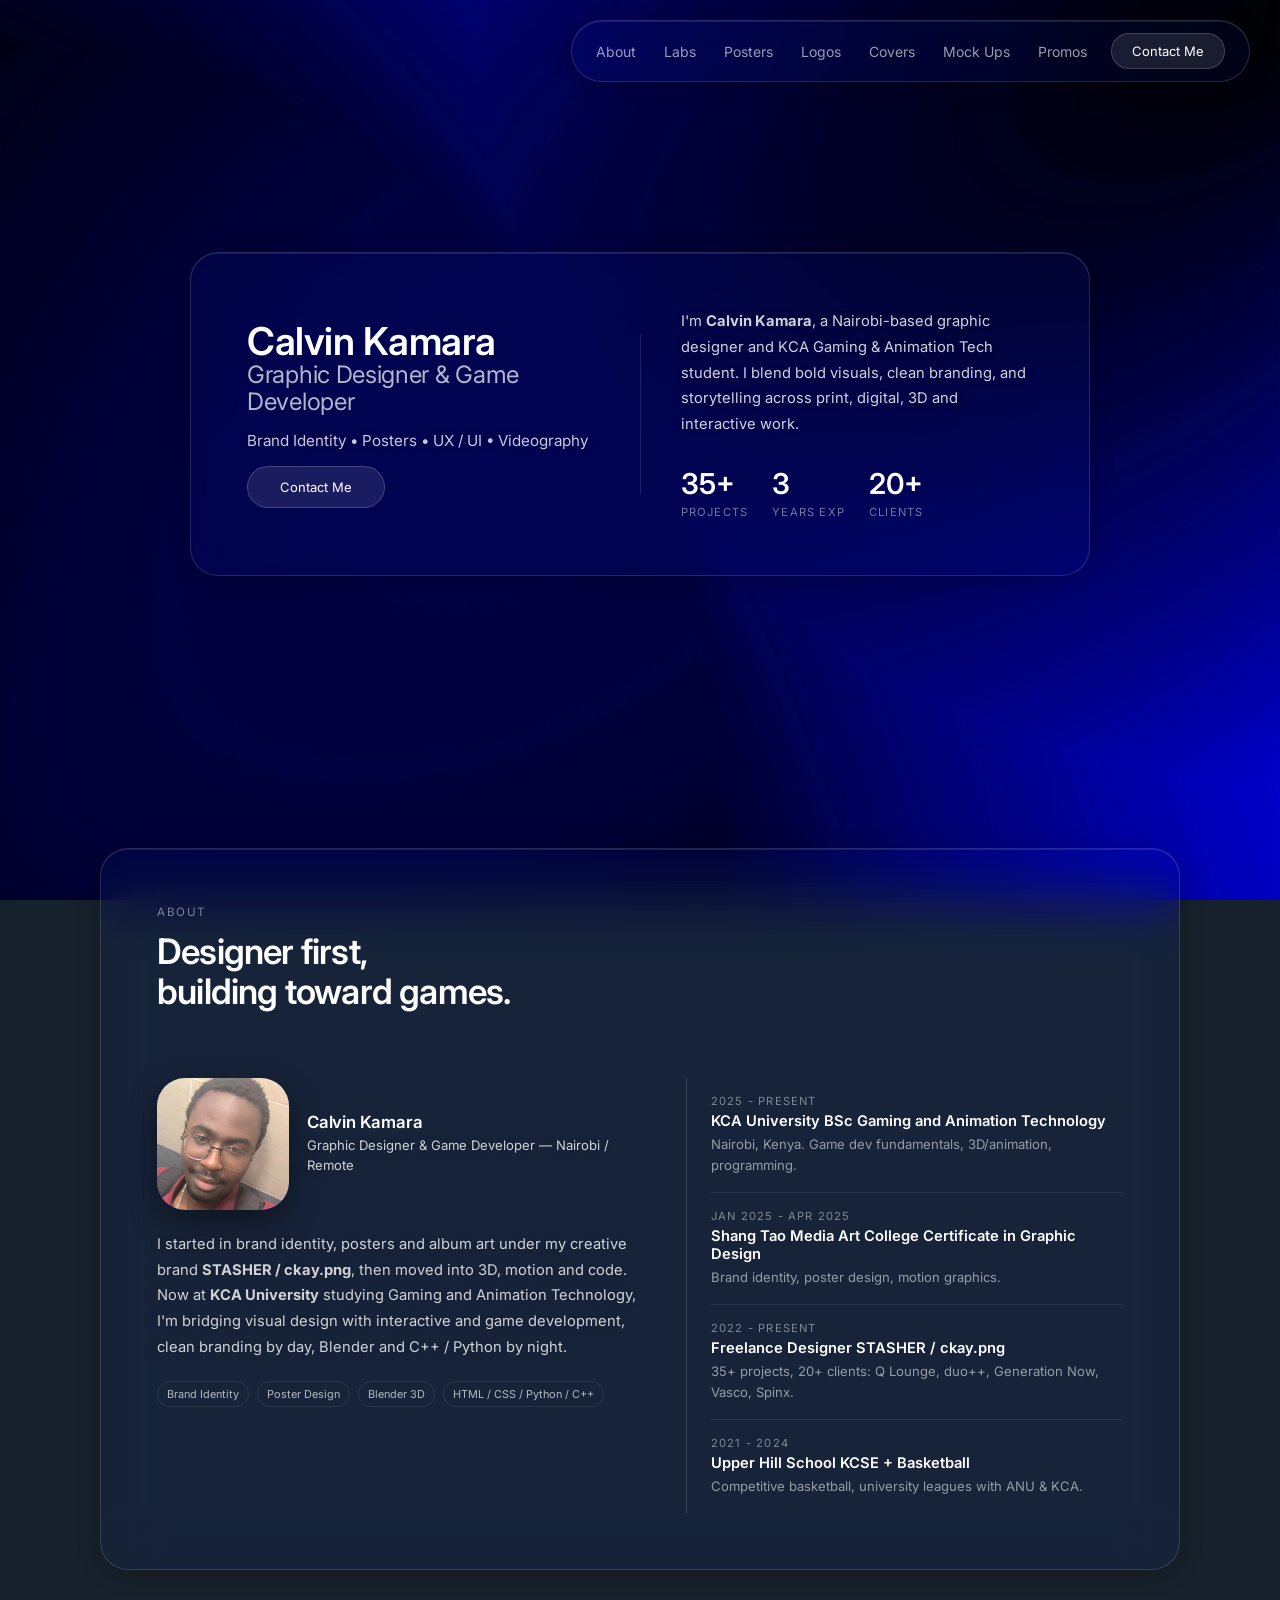
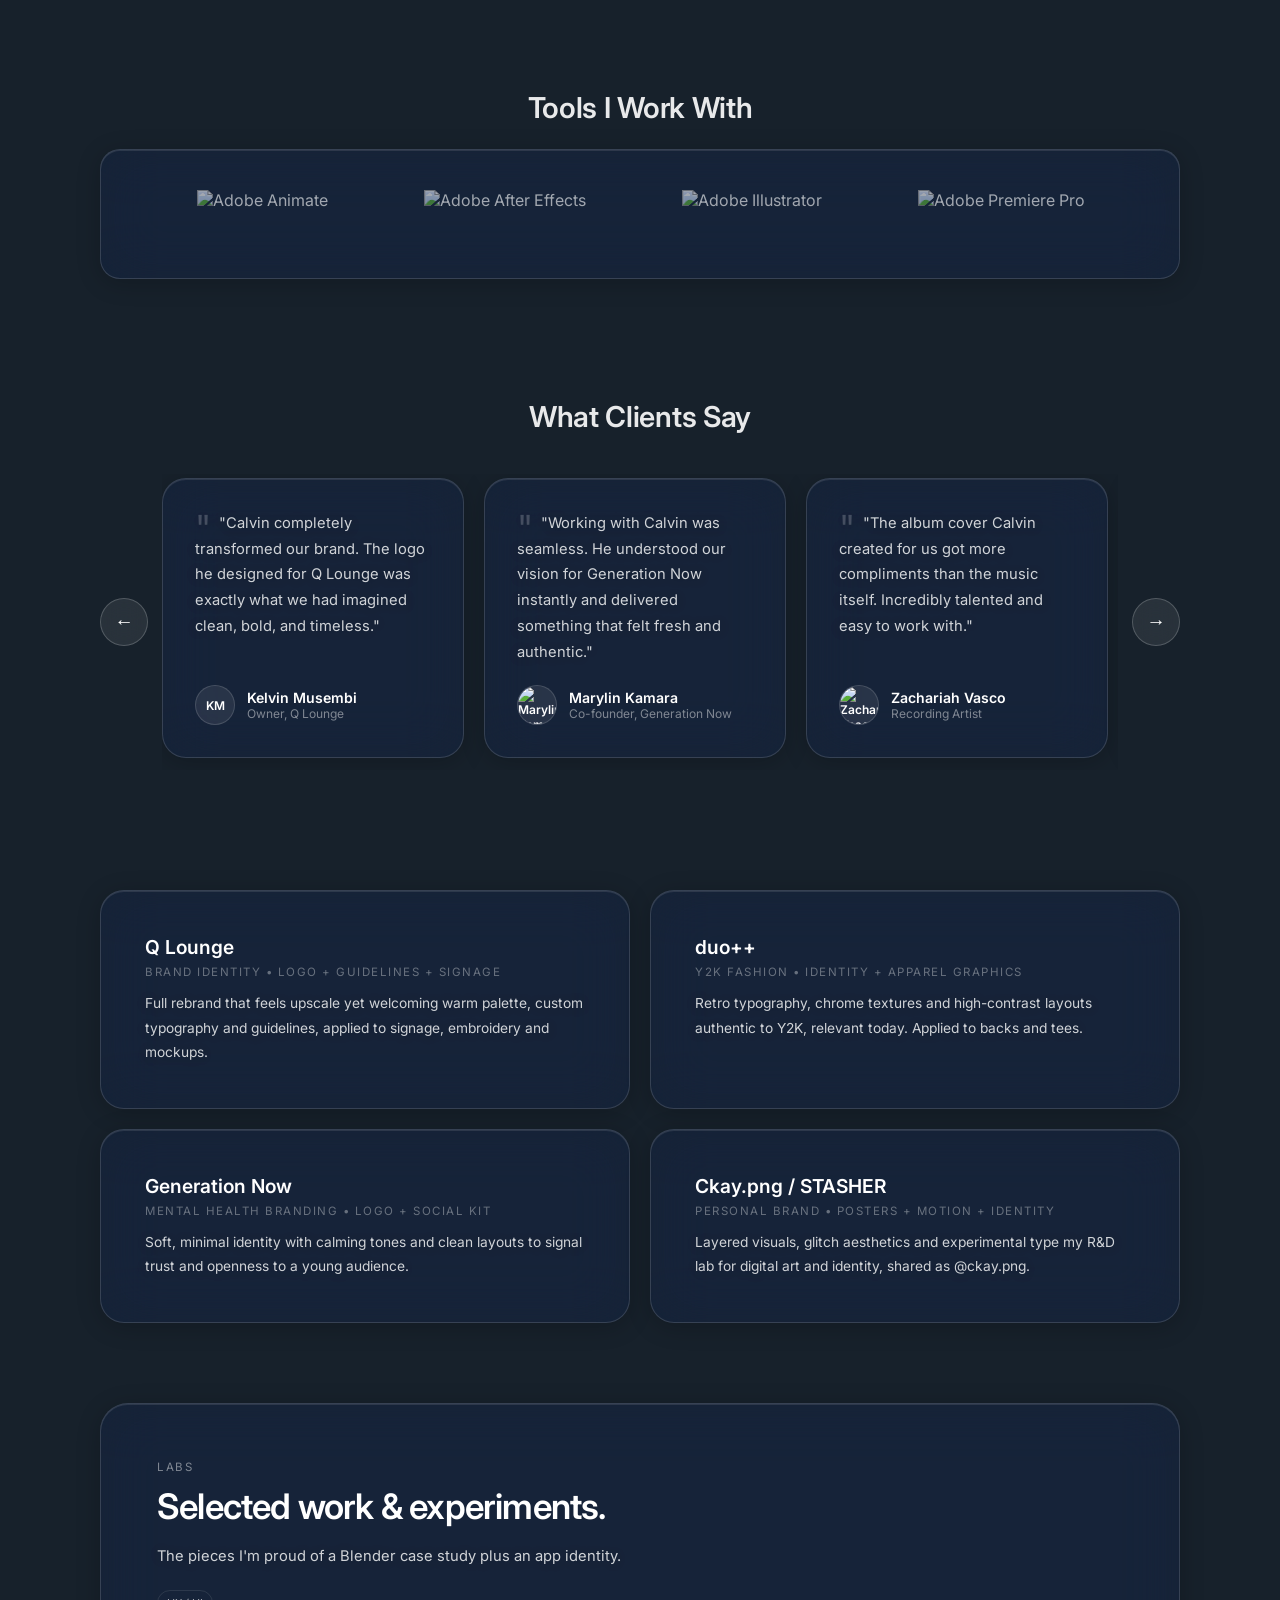
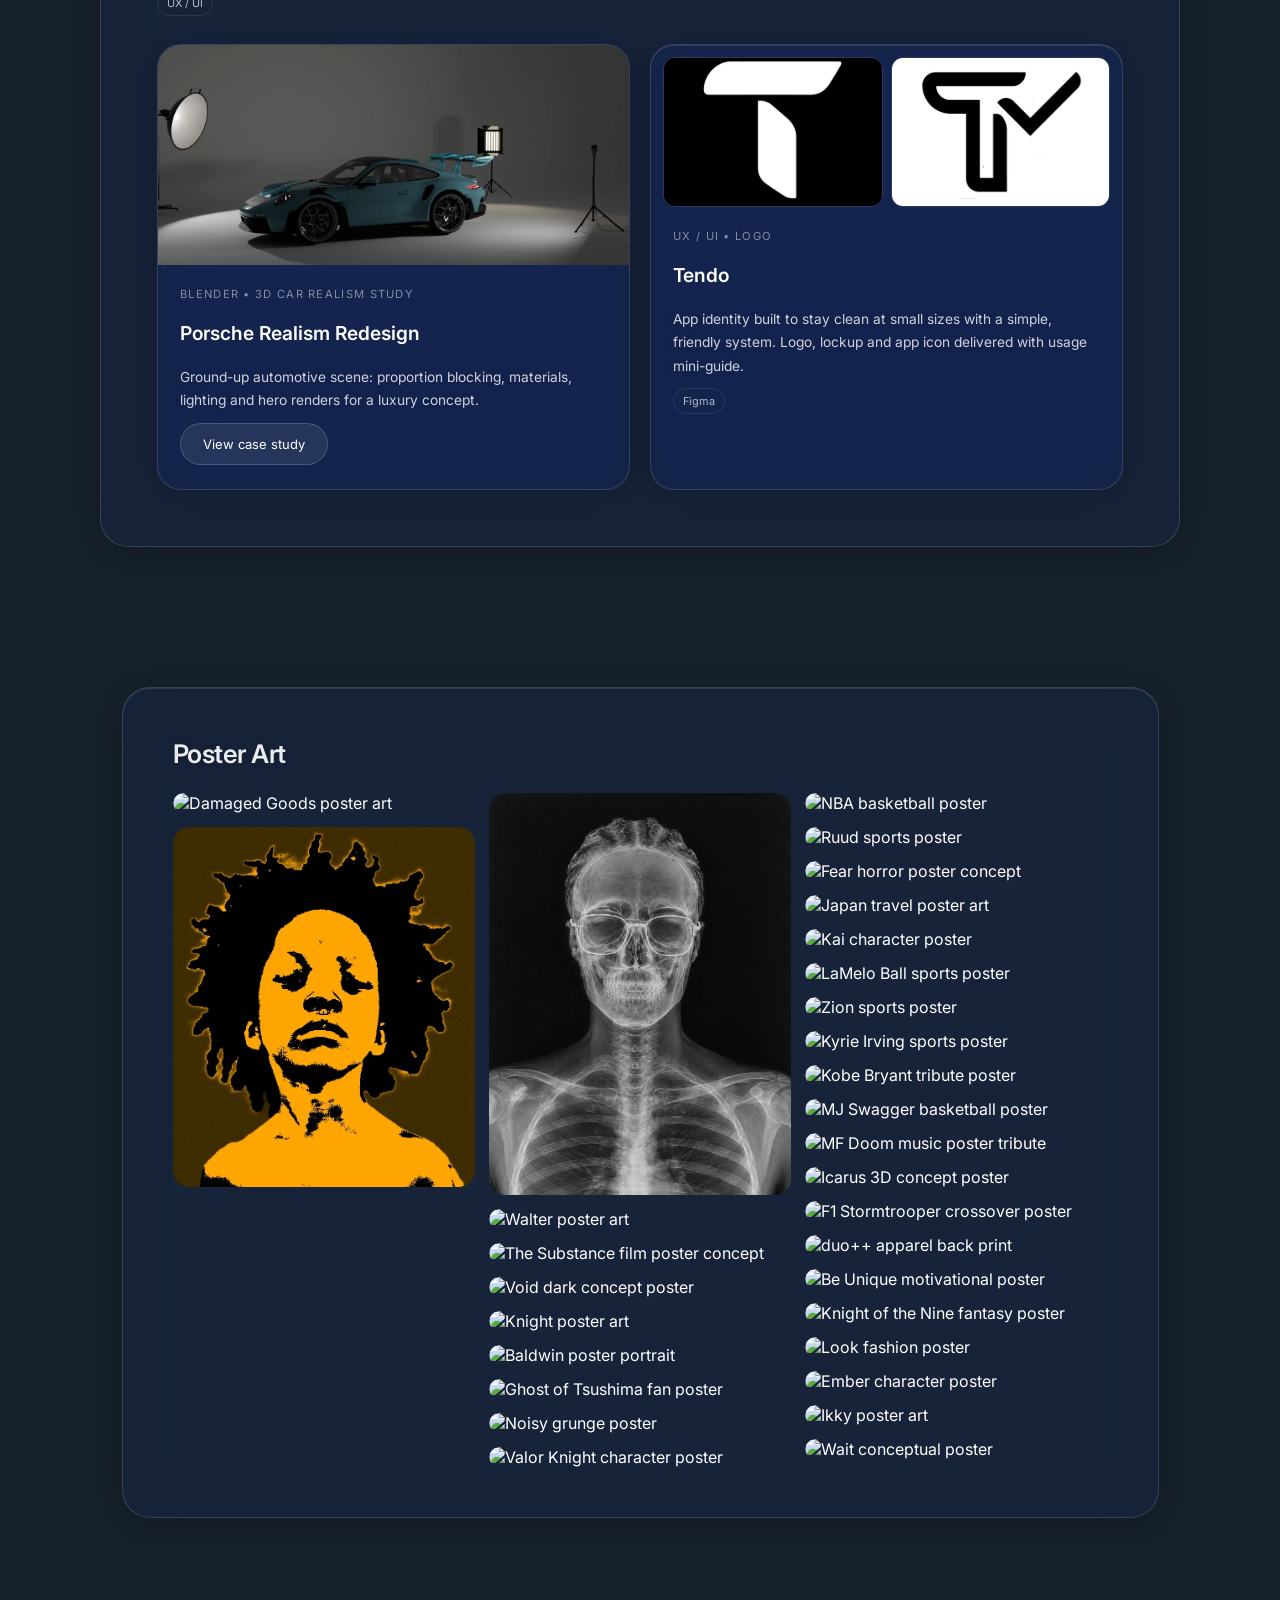
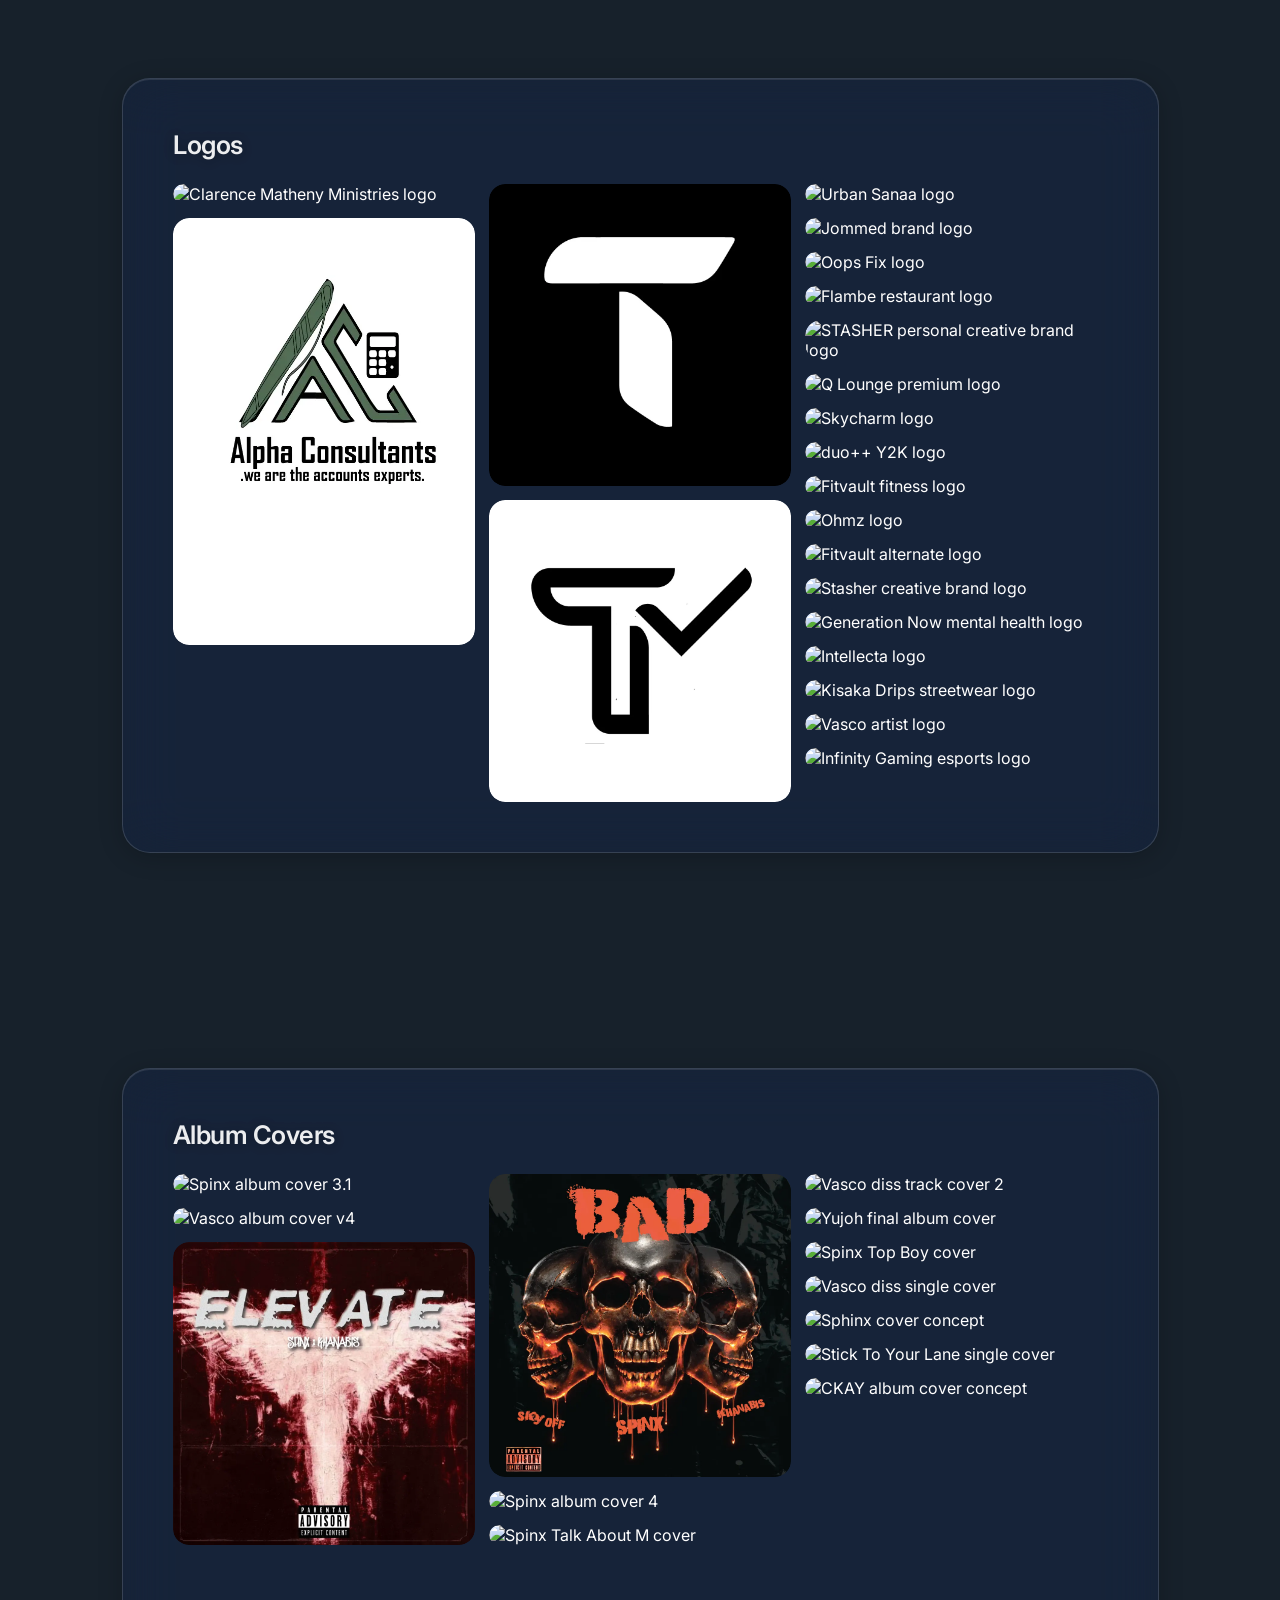
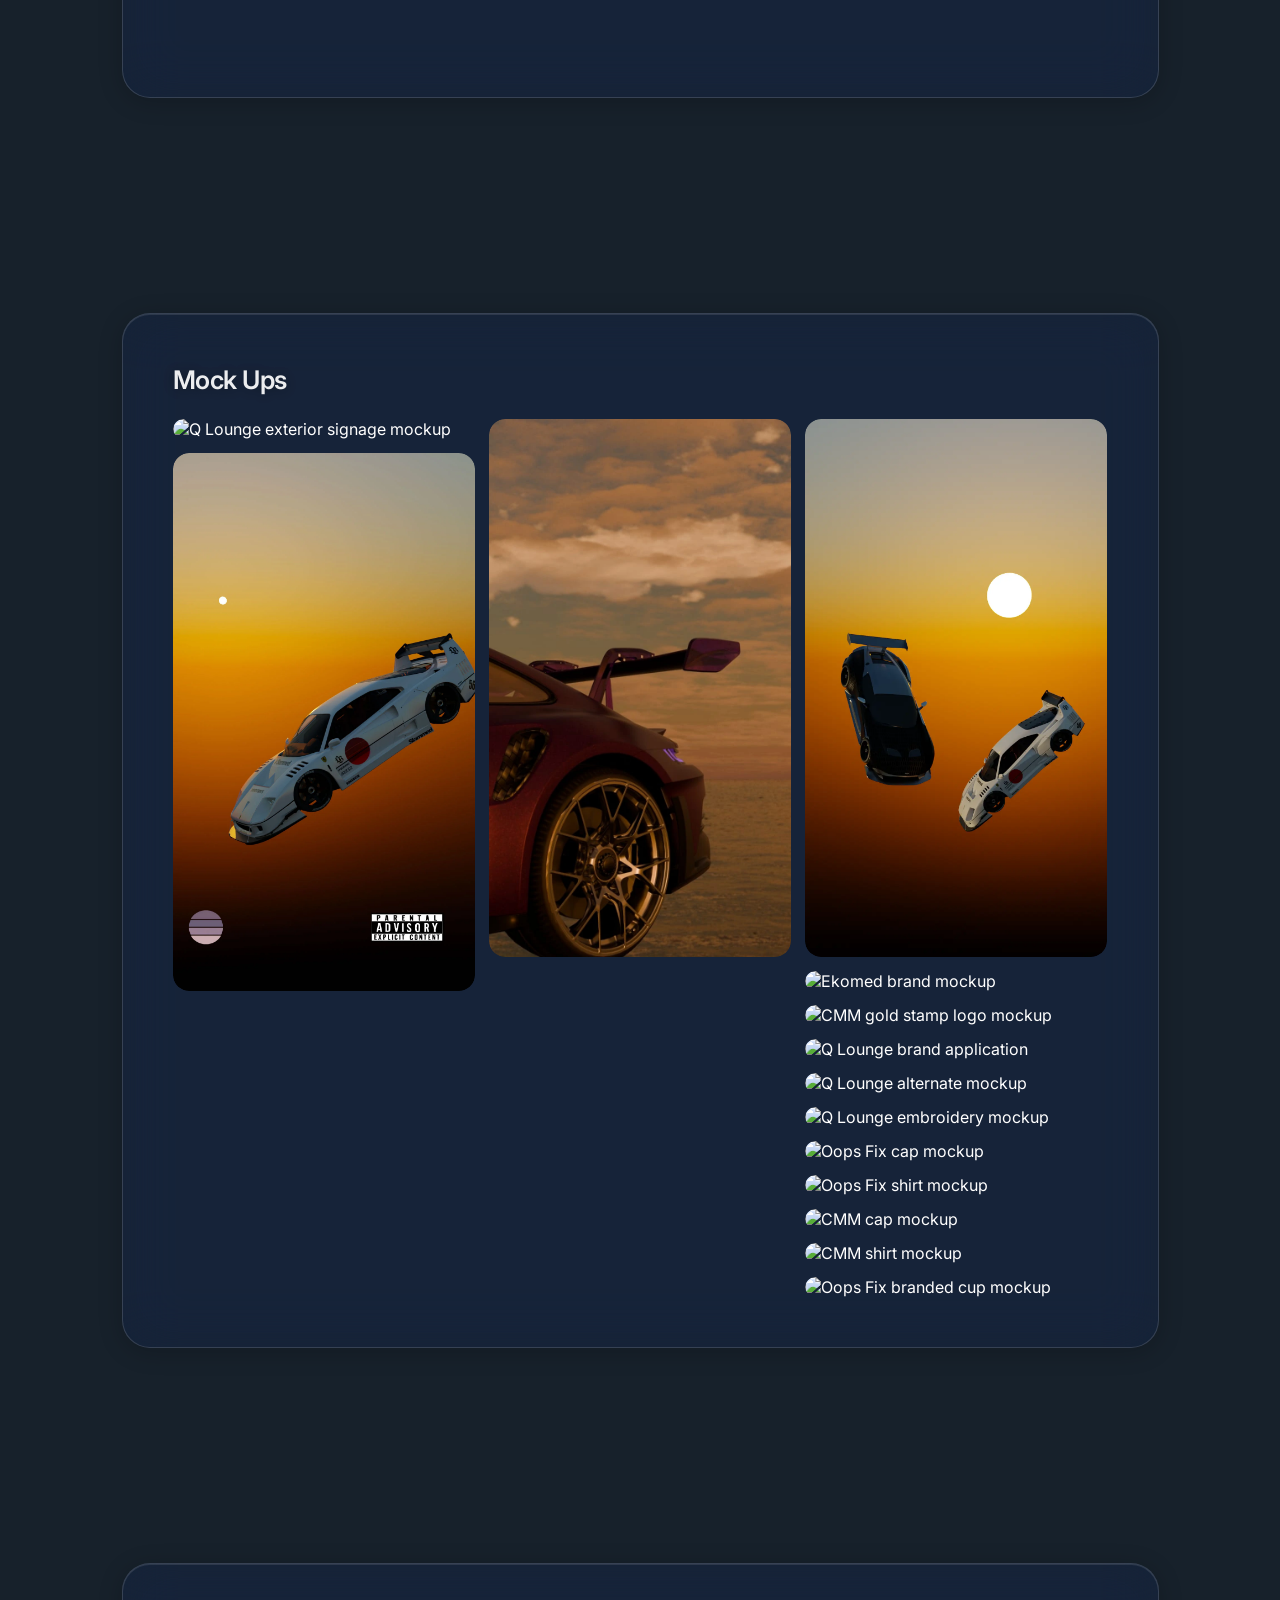
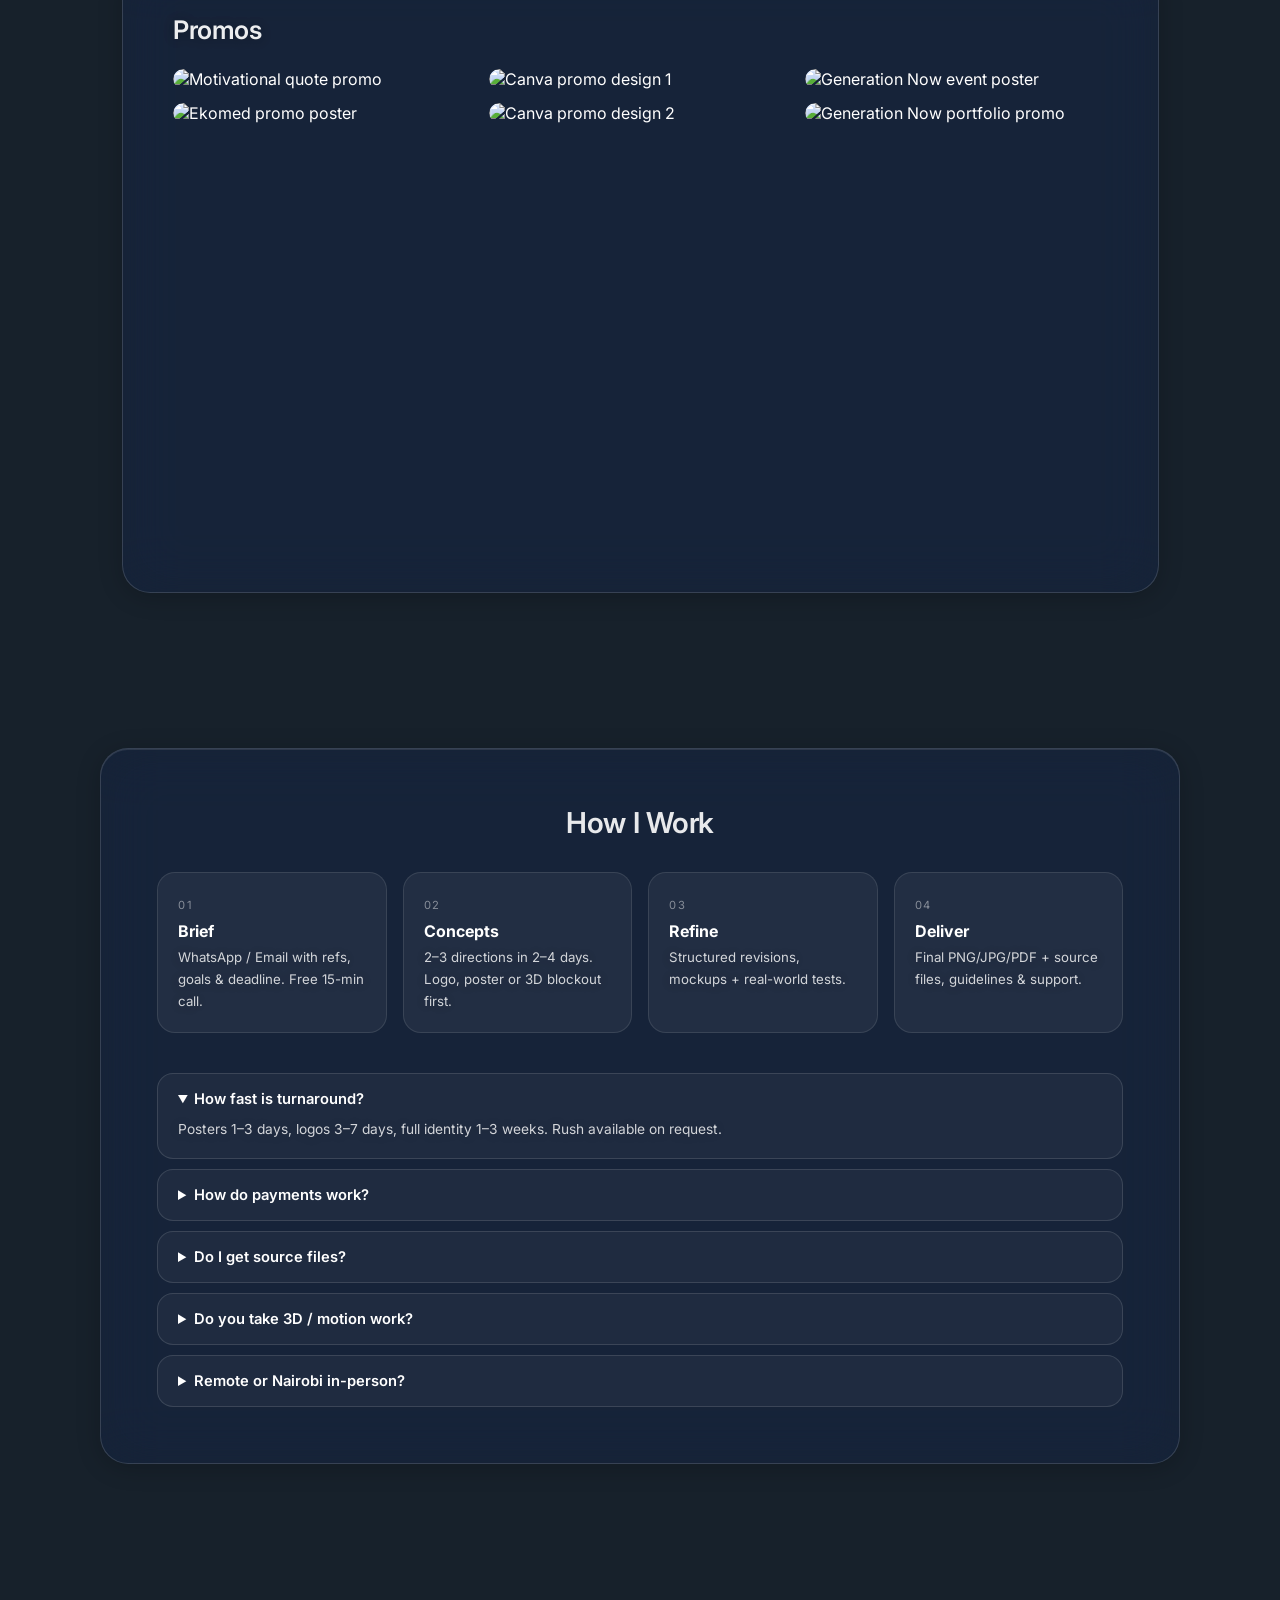
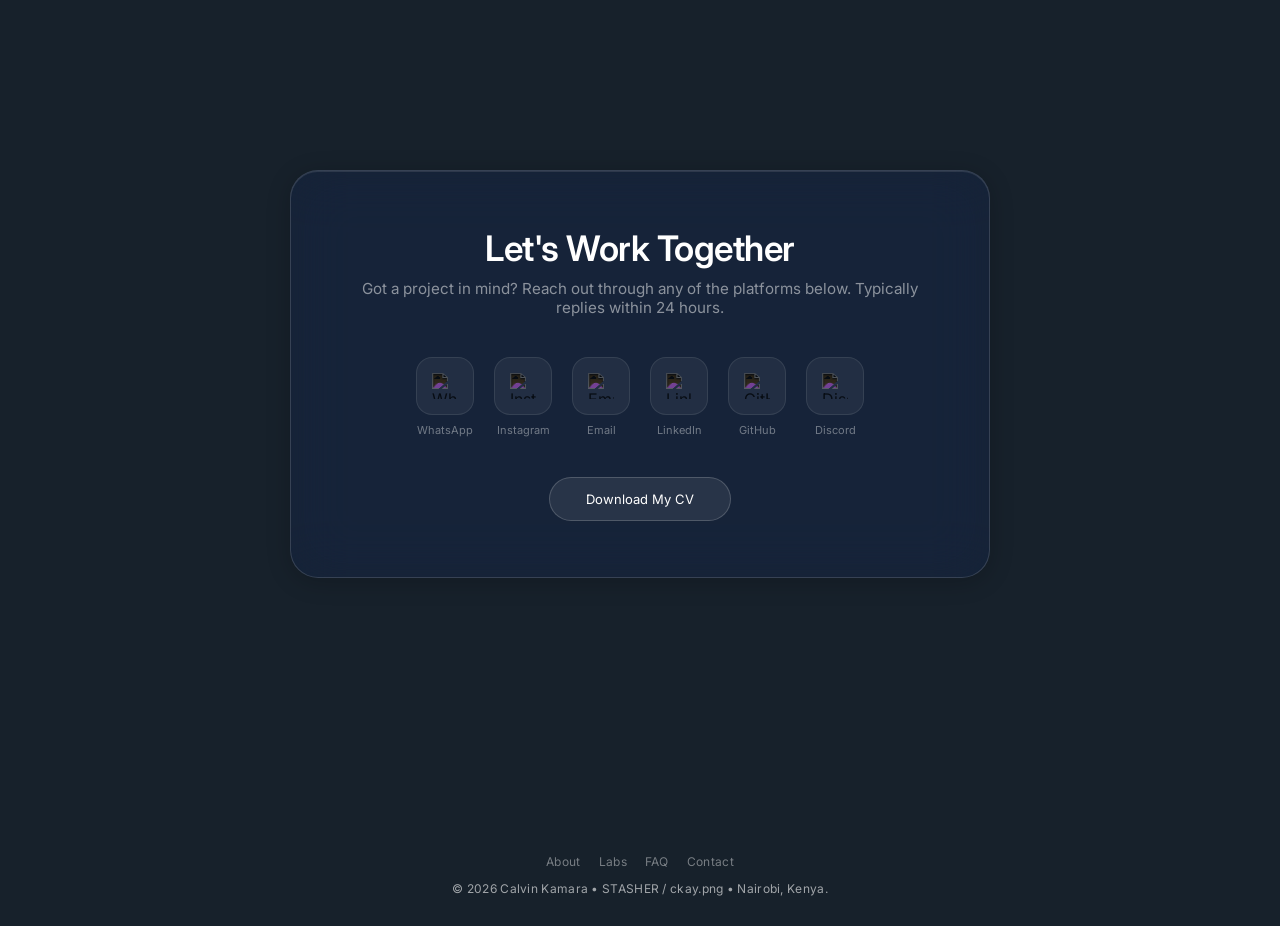
==== commit 7ec047c5: "addition of images for labs" ====
--- a/index.html
+++ b/index.html
@@ -212,7 +212,7 @@
           <figure class="about-photo">
             <div class="about-photo-frame">
               <img
-                src="./IMAGES/profile.webp"
+                src="./IMAGES/pfp2.webp"
                 alt="Calvin Kamara — Graphic Designer portrait"
                 loading="lazy"
                 onerror="
@@ -254,7 +254,7 @@
         </div>
         <div class="timeline">
           <div class="timeline-item">
-            <span class="timeline-date">2025 — Present</span>
+            <span class="timeline-date">2025 - Present</span>
             <span class="timeline-title"
               >KCA University BSc Gaming and Animation Technology</span
             >
@@ -264,7 +264,7 @@
             >
           </div>
           <div class="timeline-item">
-            <span class="timeline-date">Jan 2025 — Apr 2025</span>
+            <span class="timeline-date">Jan 2025 - Apr 2025</span>
             <span class="timeline-title"
               >Shang Tao Media Art College Certificate in Graphic Design</span
             >
@@ -273,7 +273,7 @@
             >
           </div>
           <div class="timeline-item">
-            <span class="timeline-date">2022 — Present</span>
+            <span class="timeline-date">2022 - Present</span>
             <span class="timeline-title"
               >Freelance Designer STASHER / ckay.png</span
             >
@@ -283,7 +283,7 @@
             >
           </div>
           <div class="timeline-item">
-            <span class="timeline-date">2021 — 2024</span>
+            <span class="timeline-date">2021 - 2024</span>
             <span class="timeline-title"
               >Upper Hill School KCSE + Basketball</span
             >
@@ -545,7 +545,7 @@
             <div class="lab-card-img">
               <img
                 loading="lazy"
-                src="./IMAGES/porsche 3d model.jpg"
+                src="./IMAGES/Porsche studio.webp"
                 alt="Porsche realism redesign — Blender 3D render study"
               />
             </div>
@@ -608,6 +608,22 @@
           <div class="masonry-item">
             <img
               loading="lazy"
+              src="./IMAGES/pot.webp"
+              alt="Damaged Goods poster art"
+              data-caption="Damaged Goods — poster art"
+            />
+          </div>
+          <div class="masonry-item">
+            <img
+              loading="lazy"
+              src="./IMAGES/ckay xray.webp"
+              alt="Damaged Goods poster art"
+              data-caption="Damaged Goods — poster art"
+            />
+          </div>
+          <div class="masonry-item">
+            <img
+              loading="lazy"
               src="./IMAGES/WALTER.webp"
               alt="Walter poster art"
               data-caption="Walter — poster art"
@@ -849,6 +865,14 @@
           <div class="masonry-item">
             <img
               loading="lazy"
+              src="./IMAGES/alpha con.webp"
+              alt="Clarence Matheny Ministries logo"
+              data-caption="CMM Bible College logo"
+            />
+          </div>
+          <div class="masonry-item">
+            <img
+              loading="lazy"
               src="./IMAGES/tendo-app-logo.webp"
               alt="Tendo app logo mark"
               data-caption="Tendo app logo"
@@ -1127,6 +1151,15 @@
               alt="Q Lounge exterior signage mockup"
               data-caption="Q Lounge — signage"
             />
+          </div>
+          <div class="masonry-item">
+            <img loading="lazy" src="./IMAGES/float.webp" alt="" />
+          </div>
+          <div class="masonry-item">
+            <img loading="lazy" src="./IMAGES/porsche render.webp" alt="" />
+          </div>
+          <div class="masonry-item">
+            <img loading="lazy" src="./IMAGES/OG.webp" alt="" />
           </div>
           <div class="masonry-item">
             <img
@@ -1538,7 +1571,7 @@
 
       if (window.AOS) AOS.init({ duration: 800, once: true, offset: 80 });
 
-      // Lightbox with captions + prev/next + counter + download + swipe (additive)
+      // Lightbox with captions + prev/next + counter + swipe
       const overlay = document.getElementById("lightbox");
       const lightboxImg = document.getElementById("lightbox-img");
       const lightboxCaption = document.getElementById("lightbox-caption");
--- a/style.css
+++ b/style.css
@@ -259,7 +259,6 @@
   gap: 16px;
 }
 
-.hero-left h2,
 .hero-title {
   font-size: 2.4rem;
   font-weight: 600;
@@ -511,116 +510,10 @@
 }
 
 /* ══════════════════════════════
-   SERVICES
-   ══════════════════════════════ */
-.services-section {
-  padding: 60px 100px;
-}
-
-.services-grid {
-  display: grid;
-  grid-template-columns: repeat(3, 1fr);
-  gap: 20px;
-  margin-top: 40px;
-  align-items: stretch;
-}
-
-.service-card {
-  padding: 44px 32px;
-  display: flex;
-  flex-direction: column;
-  gap: 14px;
-  border-radius: 24px;
-  transition: transform 0.3s ease;
-}
-
-.service-card:hover {
-  transform: translateY(-5px);
-}
-
-.service-card--featured {
-  background: rgba(255, 255, 255, 0.11);
-  border-color: rgba(255, 255, 255, 0.22);
-}
-
-.service-icon {
-  font-size: 1.8rem;
-}
-
-.service-card h3 {
-  font-size: 1.3rem;
-  font-weight: 600;
-  color: white;
-}
-
-.service-subtitle {
-  font-size: 0.82rem;
-  opacity: 0.45;
-  color: white;
-}
-
-.service-features {
-  list-style: none;
-  display: flex;
-  flex-direction: column;
-  gap: 10px;
-  margin-top: 8px;
-  flex: 1;
-}
-
-.service-features li {
-  font-size: 0.88rem;
-  opacity: 0.7;
-  color: white;
-  padding-left: 18px;
-  position: relative;
-}
-
-.service-features li::before {
-  content: "—";
-  position: absolute;
-  left: 0;
-  opacity: 0.35;
-}
-
-.service-price {
-  font-size: 1.3rem;
-  font-weight: 700;
-  color: white;
-  margin-top: 12px;
-}
-
-.service-btn {
-  display: block;
-  text-align: center;
-  padding: 11px;
-  border: 1px solid rgba(255, 255, 255, 0.18);
-  border-radius: 999px;
-  color: white;
-  text-decoration: none;
-  font-size: 13px;
-  background: rgba(255, 255, 255, 0.06);
-  transition: all 0.2s ease;
-  margin-top: 8px;
-}
-
-.service-btn:hover {
-  background: rgba(255, 255, 255, 0.14);
-  transform: translateY(-3px);
-}
-
-/* ══════════════════════════════
    TESTIMONIALS
    ══════════════════════════════ */
 .testimonials-section {
   padding: 60px 100px;
-}
-
-.testimonials-grid {
-  display: grid;
-  grid-template-columns: repeat(3, 1fr);
-  gap: 20px;
-  margin-top: 40px;
 }
 
 .testimonial-card {
@@ -981,7 +874,6 @@
   color: white;
 }
 
-.glass-section h1,
 .gallery-title {
   font-size: 1.6rem;
   font-weight: 600;
@@ -1118,13 +1010,6 @@
   border-radius: 28px;
 }
 
-.contact-card h1 {
-  font-size: 2.2rem;
-  font-weight: 600;
-  margin-bottom: 10px;
-  letter-spacing: -0.5px;
-}
-
 .contact-card > p {
   opacity: 0.5;
   margin-bottom: 40px;
@@ -1297,34 +1182,6 @@
   opacity: 0.65;
 }
 
-.services-note {
-  text-align: center;
-  margin-top: 24px;
-  font-size: 0.85rem;
-  opacity: 0.6;
-}
-
-.services-note a {
-  color: white;
-}
-
-.service-card {
-  position: relative;
-}
-
-.service-badge {
-  position: absolute;
-  top: 18px;
-  right: 18px;
-  font-size: 0.68rem;
-  text-transform: uppercase;
-  letter-spacing: 1px;
-  padding: 6px 12px;
-  border-radius: 999px;
-  background: rgba(255, 255, 255, 0.14);
-  border: 1px solid rgba(255, 255, 255, 0.2);
-}
-
 .cv-centered {
   justify-content: center;
   text-align: center;
@@ -1332,10 +1189,6 @@
 
 .cv-centered .cv-download-btn {
   margin-inline: auto;
-}
-
-.cv-secondary {
-  background: transparent;
 }
 
 /* ══════════════════════════════
@@ -1403,9 +1256,6 @@
     align-items: center;
     text-align: center;
   }
-  .hero-left h2 {
-    font-size: 1.8rem;
-  }
   .hero-right {
     align-items: center;
     text-align: center;
@@ -1417,7 +1267,6 @@
 
   /* Sections */
   .partners-section,
-  .services-section,
   .testimonials-section,
   .about-section,
   .process-section {
@@ -1442,12 +1291,6 @@
   .section-title h3 {
     font-size: 1.4rem;
   }
-  .services-grid {
-    grid-template-columns: 1fr;
-  }
-  .testimonials-grid {
-    grid-template-columns: 1fr;
-  }
 
   .projects {
     grid-template-columns: 1fr;
@@ -1488,15 +1331,9 @@
     padding: 28px 20px;
   }
 
-  .glass-section h1 {
-    font-size: 26px;
-    left: 20px;
-    top: 18px;
-  }
-
   .masonry-grid {
     columns: 2;
-    margin-top: 56px;
+    margin-top: 16px;
   }
 
   /* Contact */
@@ -1504,21 +1341,7 @@
     width: 100%;
     padding: 32px 24px;
   }
-  .contact-card h1 {
-    font-size: 1.8rem;
-  }
   .contact-icons {
-    gap: 14px;
-  }
-}
-
-@media (max-width: 400px) {
-  .masonry-grid {
-    columns: 1;
-  }
-  .stat-bar {
-    flex-direction: column;
-    align-items: center;
     gap: 14px;
   }
 }
@@ -1674,9 +1497,6 @@
     width: 42px;
     height: 42px;
   }
-  .testimonials-grid {
-    grid-template-columns: 1fr;
-  }
   .lab-panel {
     padding: 32px 24px;
   }
@@ -1685,6 +1505,12 @@
   }
   .lab-card-img {
     height: 200px;
+  }
+  .lab-card-imgs {
+    grid-template-columns: 1fr;
+  }
+  .lab-card-imgs img {
+    height: 180px;
   }
 }
 
@@ -1788,9 +1614,8 @@
   display: flex;
   align-items: center;
   justify-content: center;
-  border: 1px solid rgba(255, 255, 255, 0.22);
-  outline: 2px solid rgba(20, 30, 120, 0.55);
-  outline-offset: 3px;
+  border: none;
+  outline: none;
   background: linear-gradient(135deg, #0a0f5c, #1a2aff);
   box-shadow: 0 12px 32px rgba(0, 0, 0, 0.45);
 }
@@ -1798,18 +1623,20 @@
   width: 100%;
   height: 100%;
   object-fit: cover;
-  object-position: top center;
+  object-position: center center;
   display: block;
 }
 .about-photo-fallback {
   width: 100%;
   height: 100%;
+  display: flex;
   align-items: center;
   justify-content: center;
   font-size: 2rem;
-  font-weight: 600;
+  font-weight: 700;
   letter-spacing: 1px;
   color: white;
+  background: linear-gradient(135deg, #1a2aff, #0a0f5c);
 }
 .about-photo-caption {
   display: flex;
@@ -1829,9 +1656,6 @@
   color: white;
 }
 @media (max-width: 768px) {
-  .about-photo {
-    justify-content: flex-start;
-  }
   .about-photo-frame {
     width: 112px;
     height: 112px;
@@ -1853,9 +1677,22 @@
   text-shadow: 0 1px 12px rgba(0, 0, 0, 0.35);
 }
 
-.about-photo-fallback {
-  font-weight: 700;
-  background: linear-gradient(135deg, #1a2aff, #0a0f5c);
+section[id] {
+  scroll-margin-top: 160px;
+}
+
+@media (max-width: 1024px) {
+  .nav-links {
+    gap: 18px;
+    font-size: 13px;
+  }
+  .nav-contact-btn {
+    margin-left: 16px;
+    padding: 8px 16px;
+  }
+  .process-grid {
+    grid-template-columns: repeat(2, 1fr);
+  }
 }
 
 @media (max-width: 768px) {
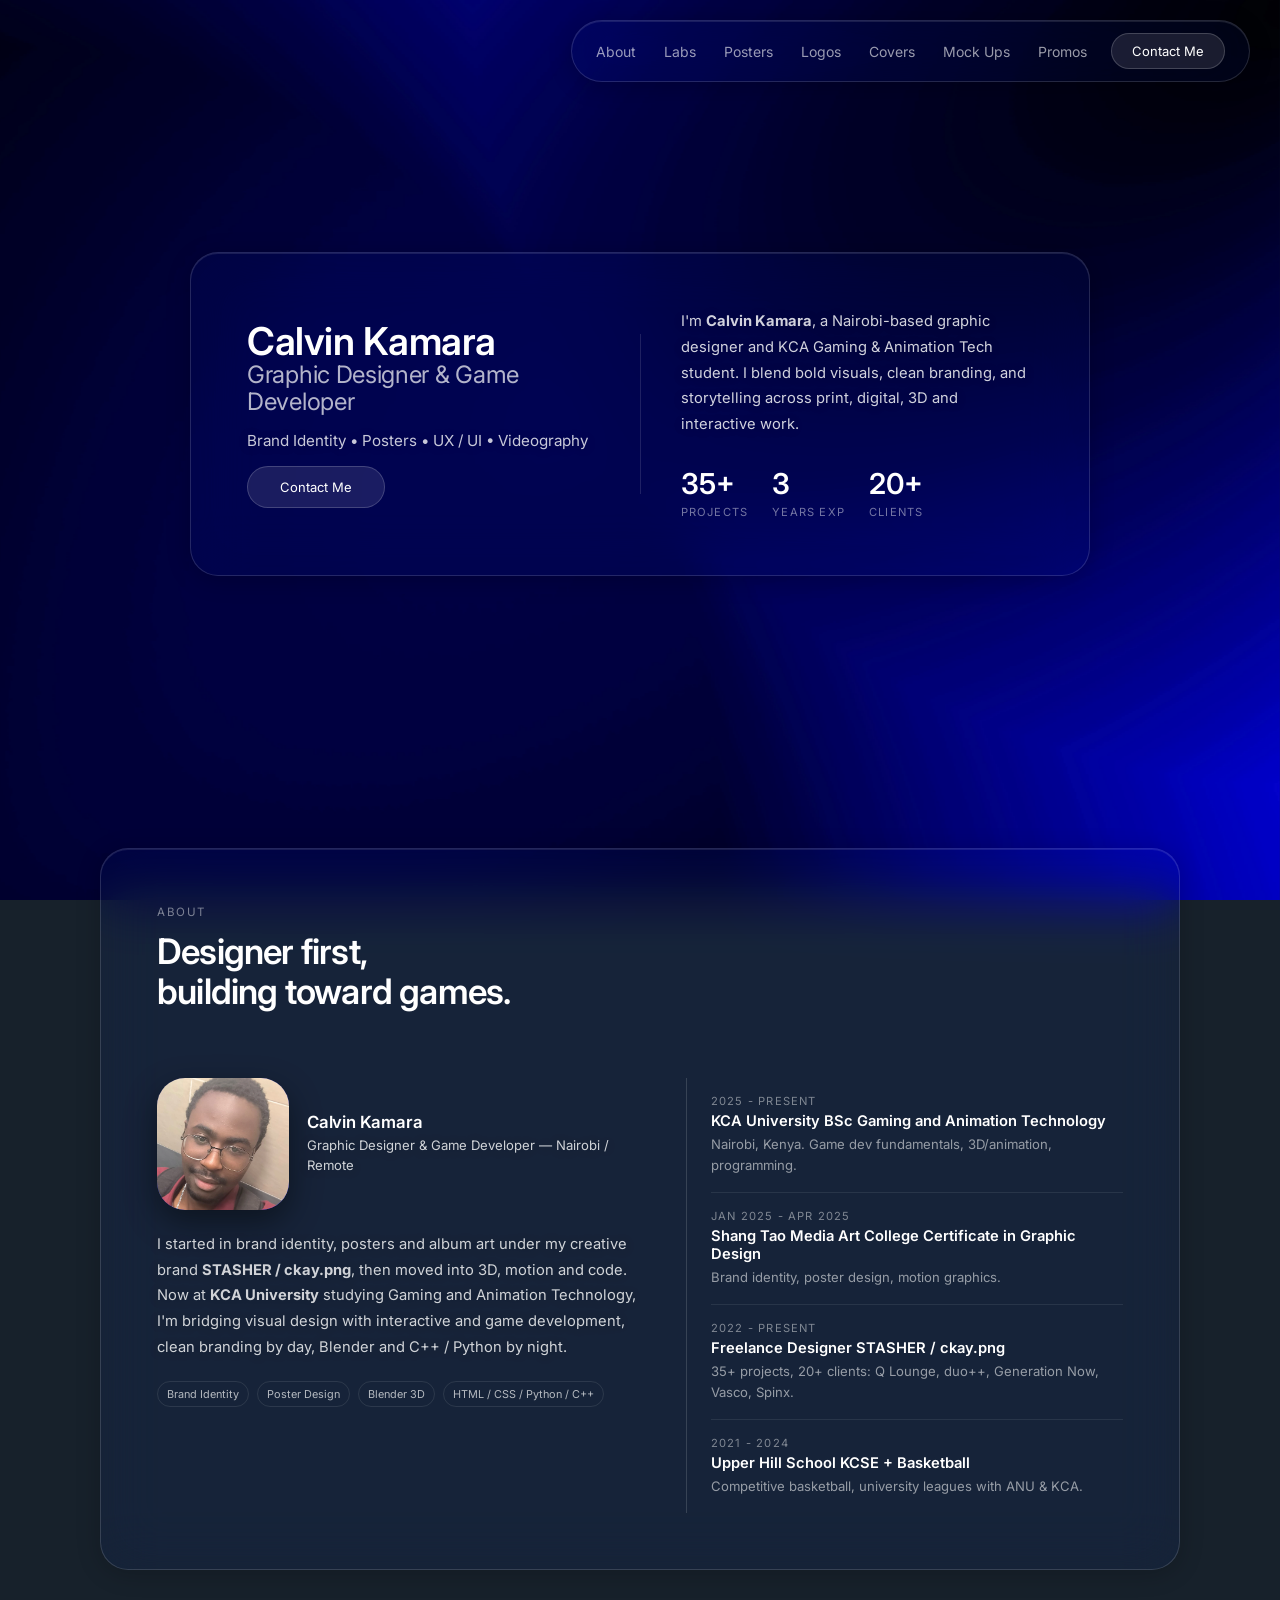
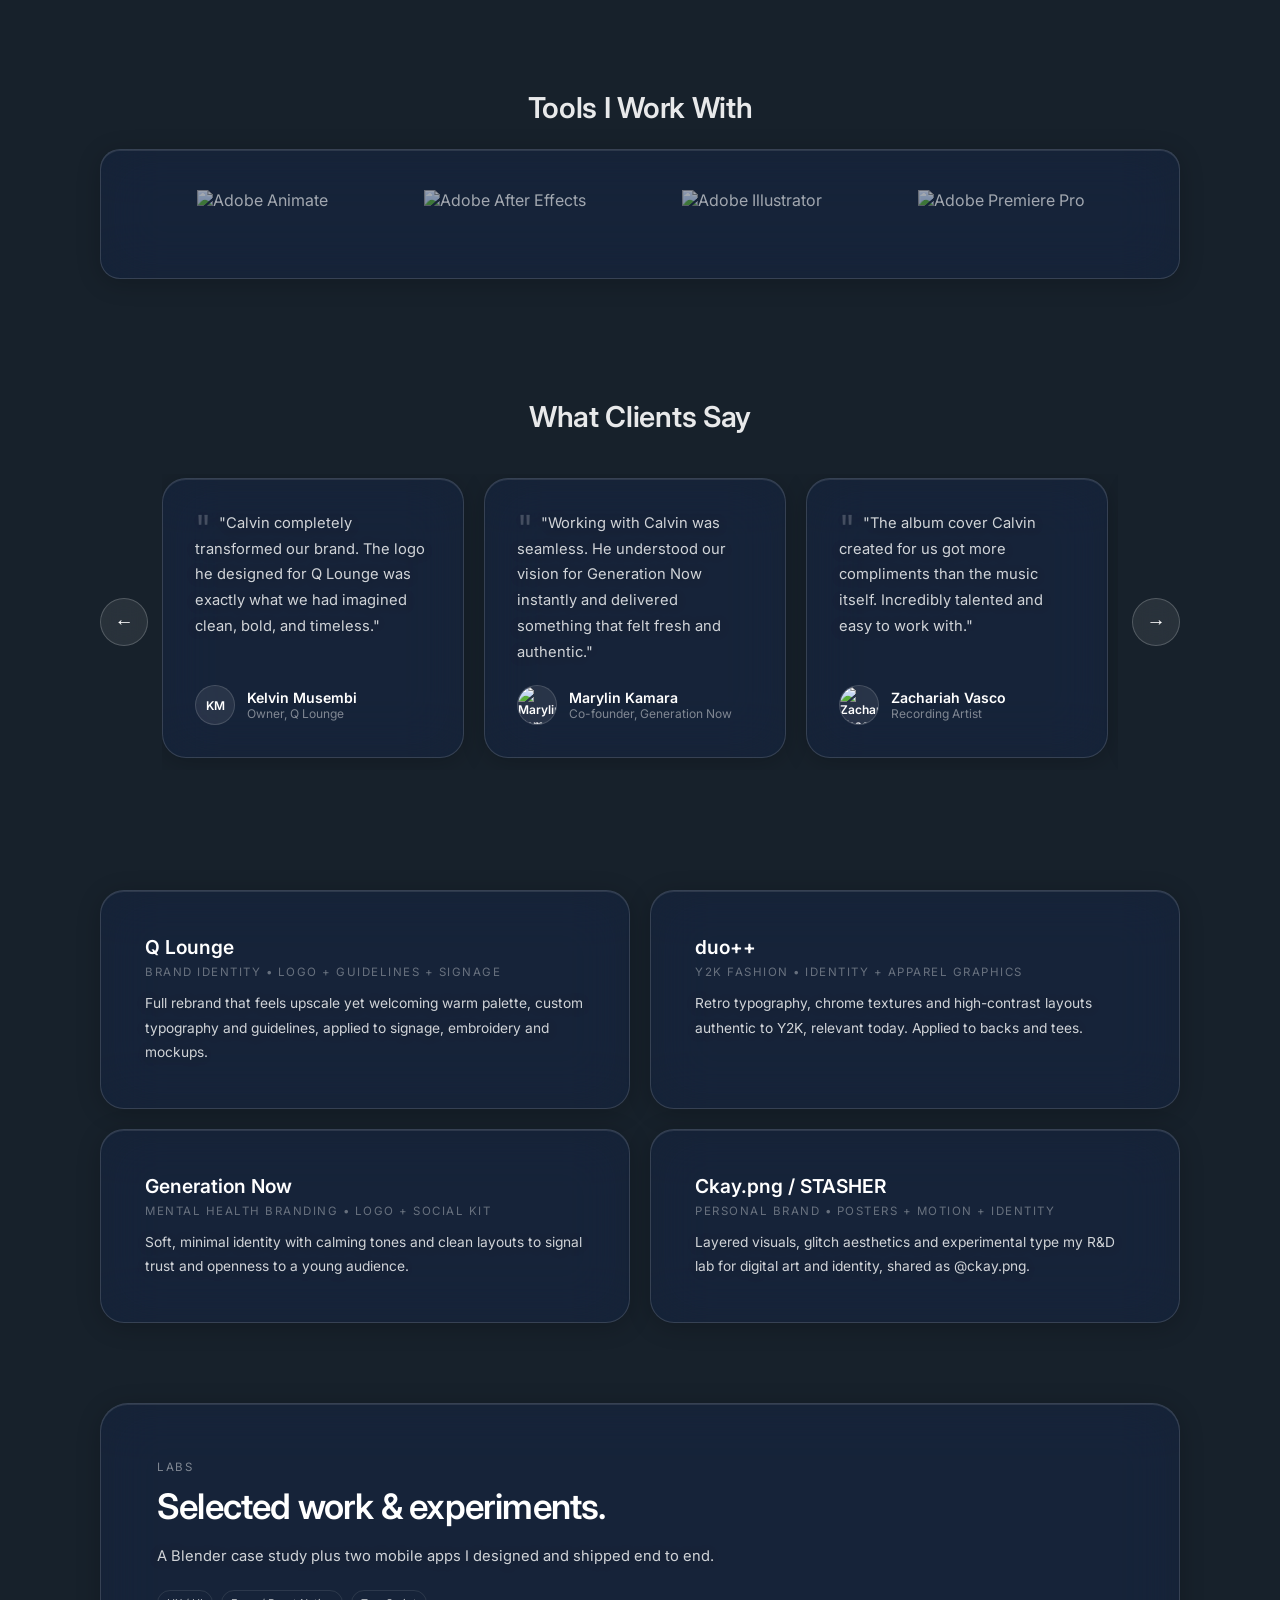
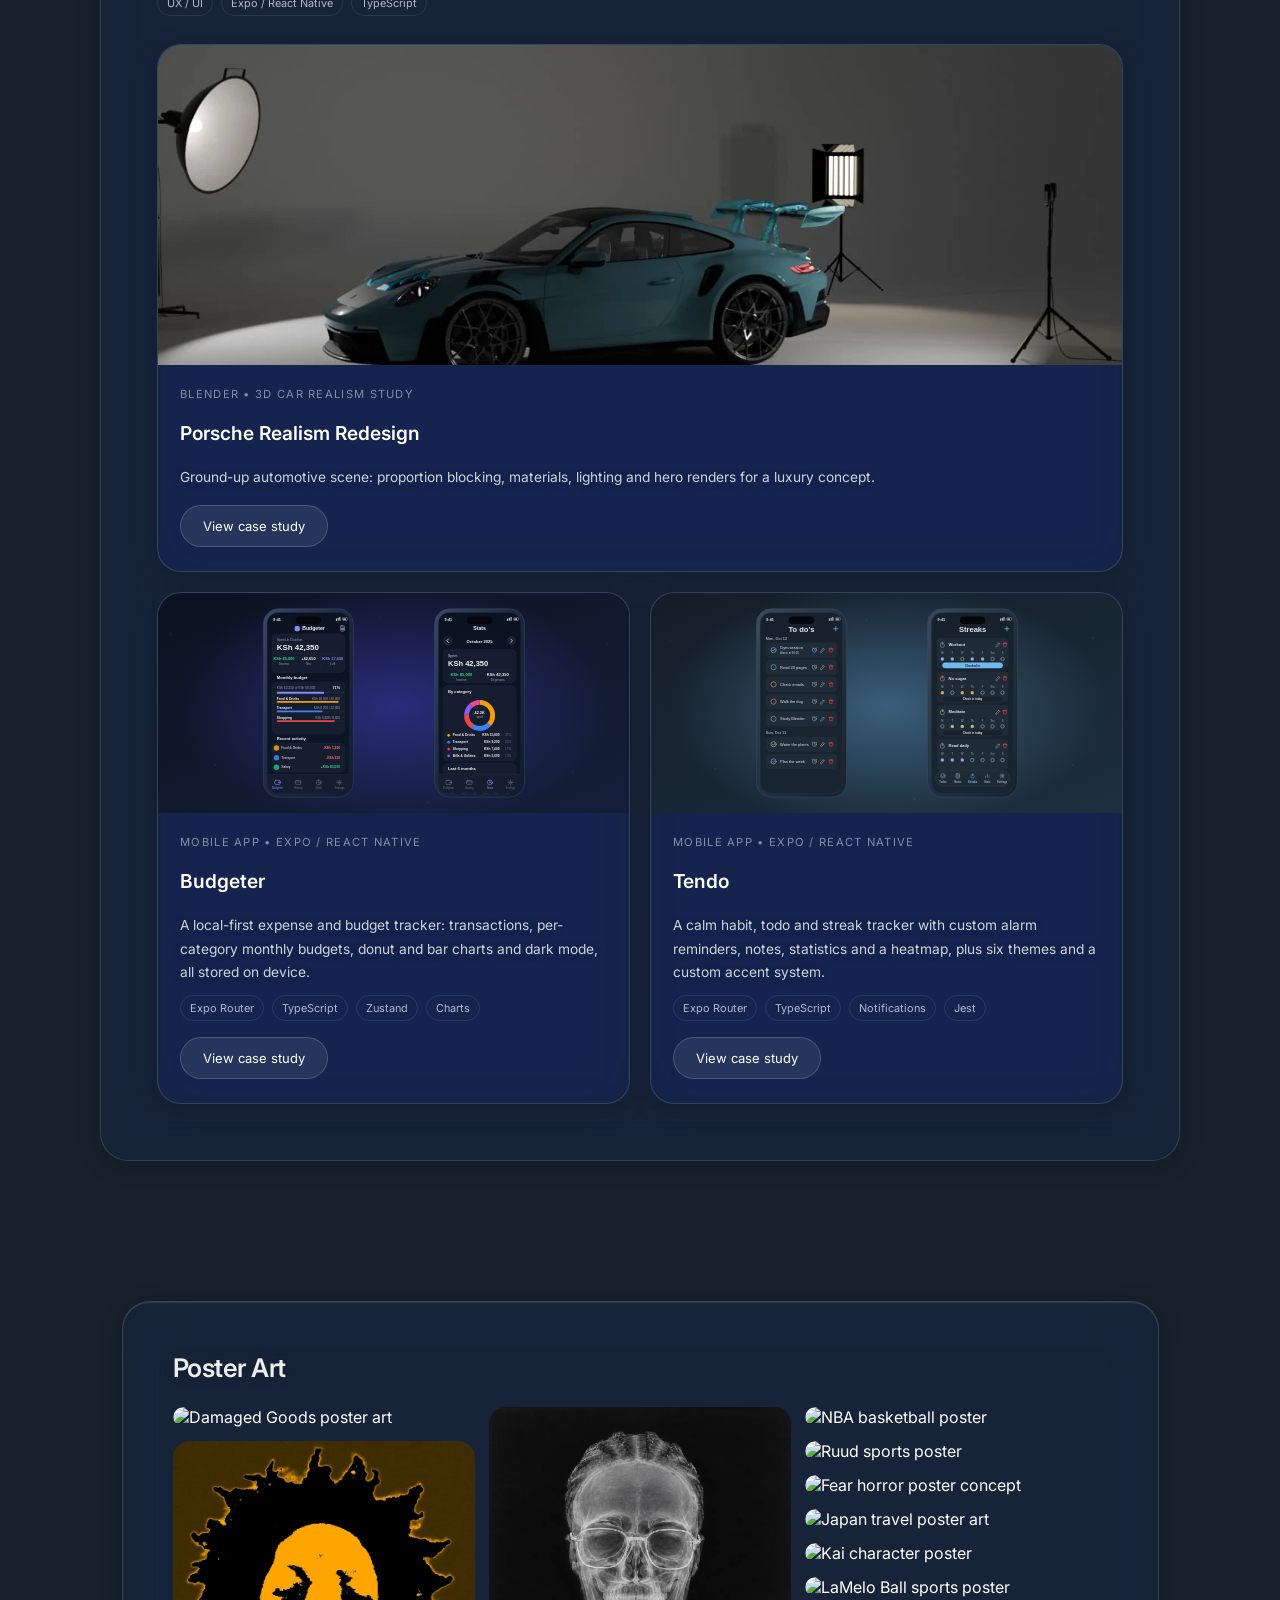
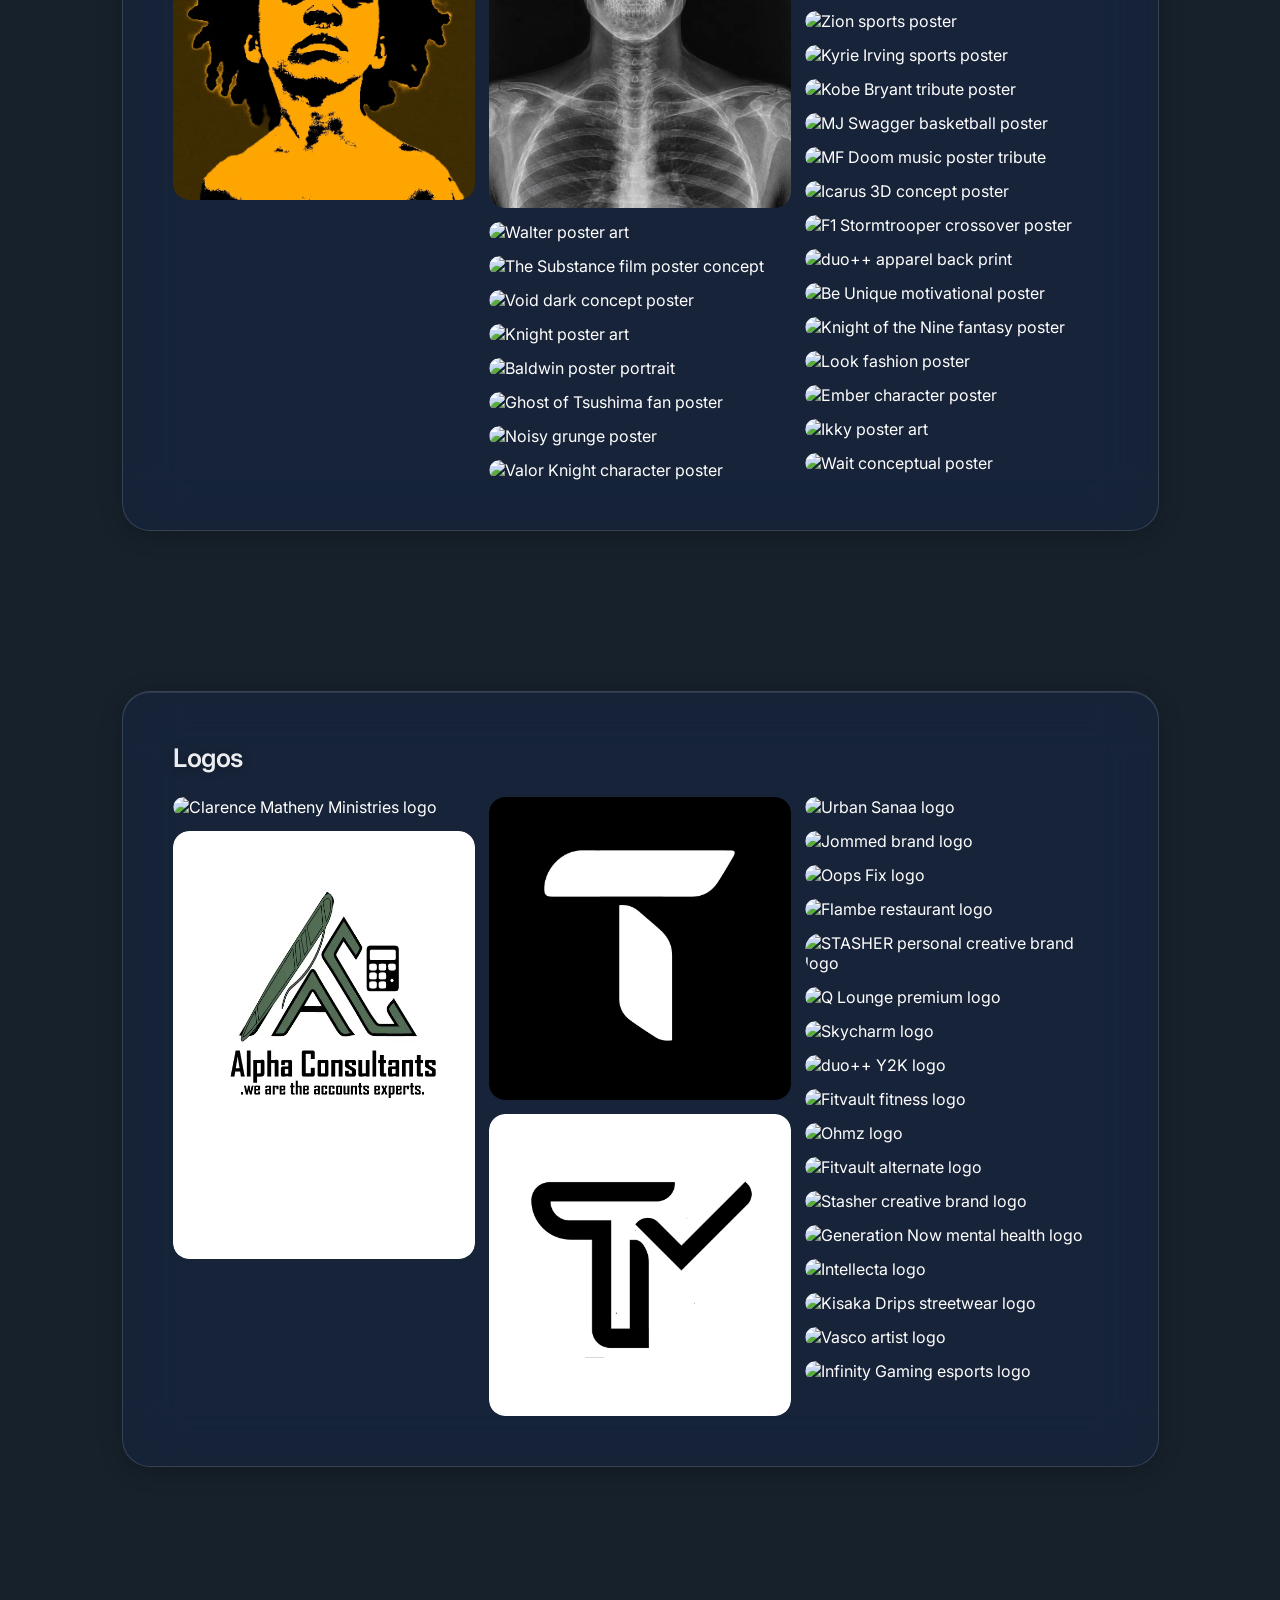
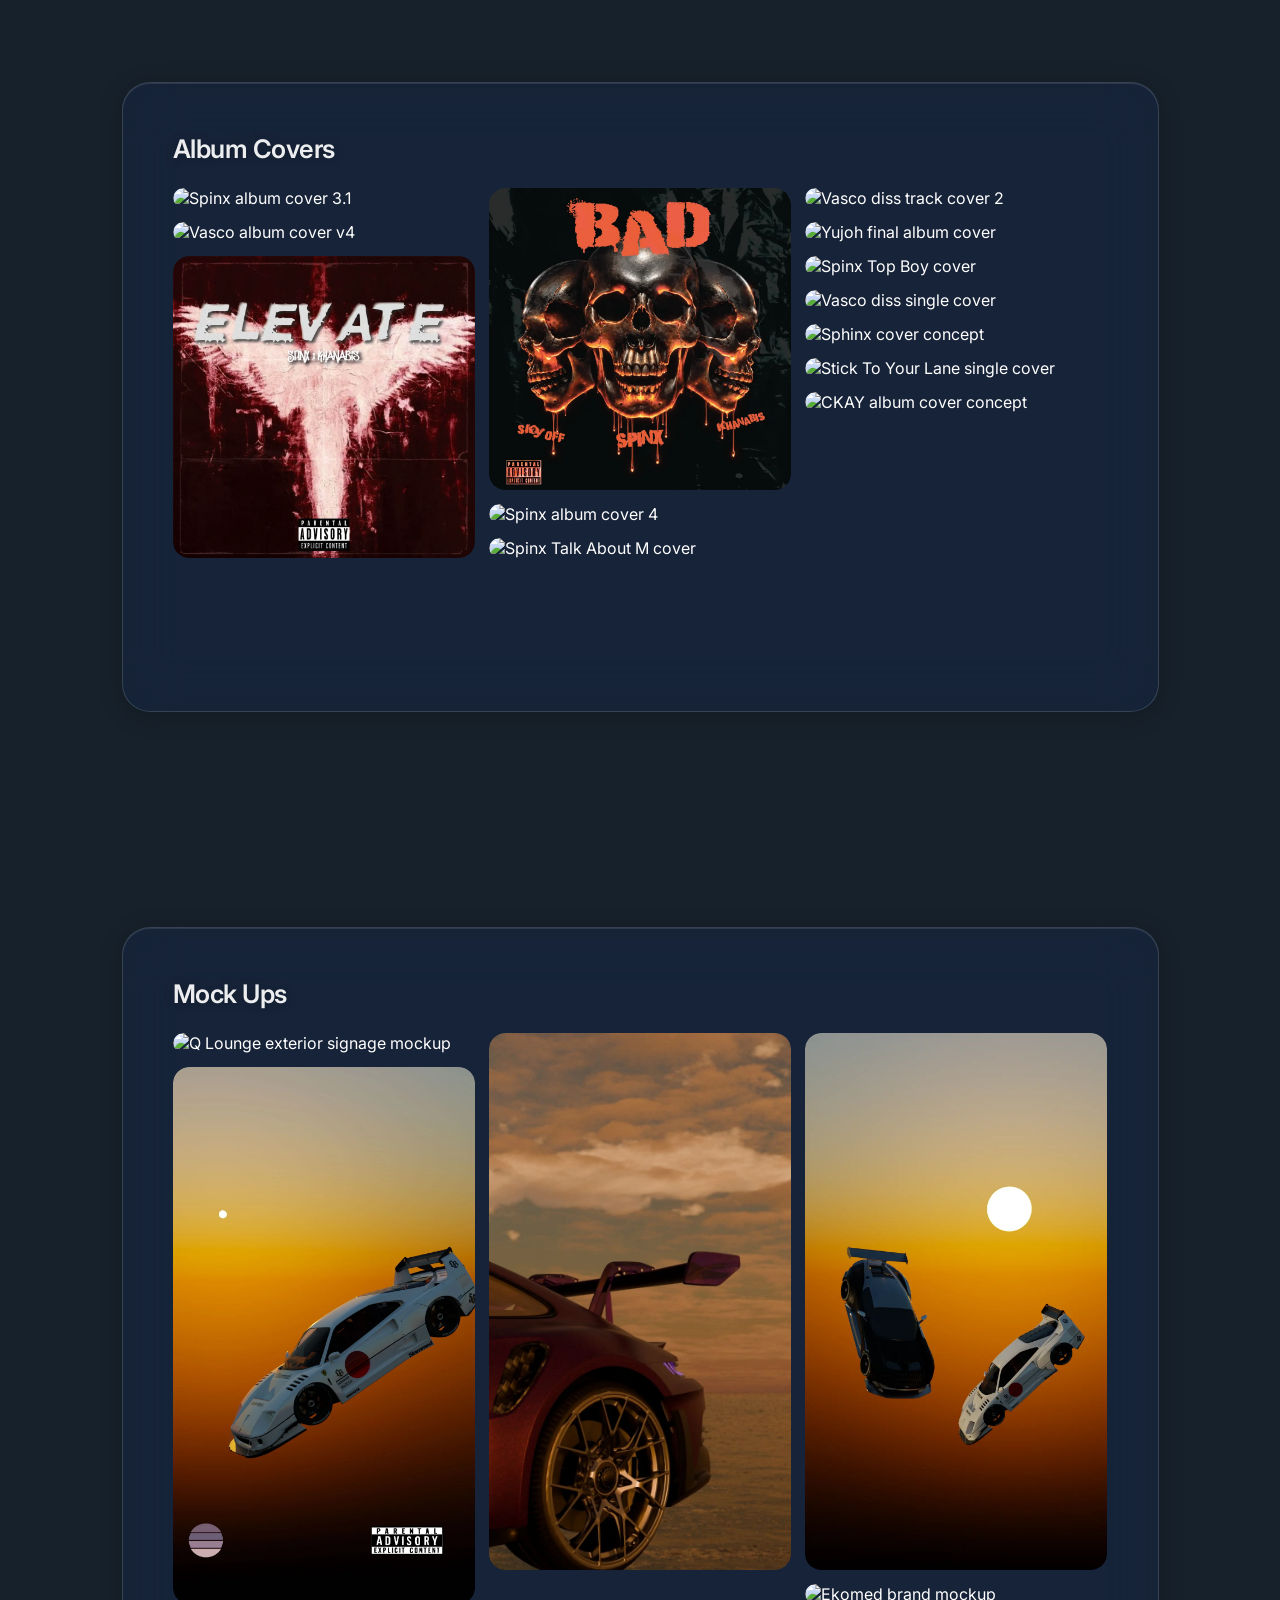
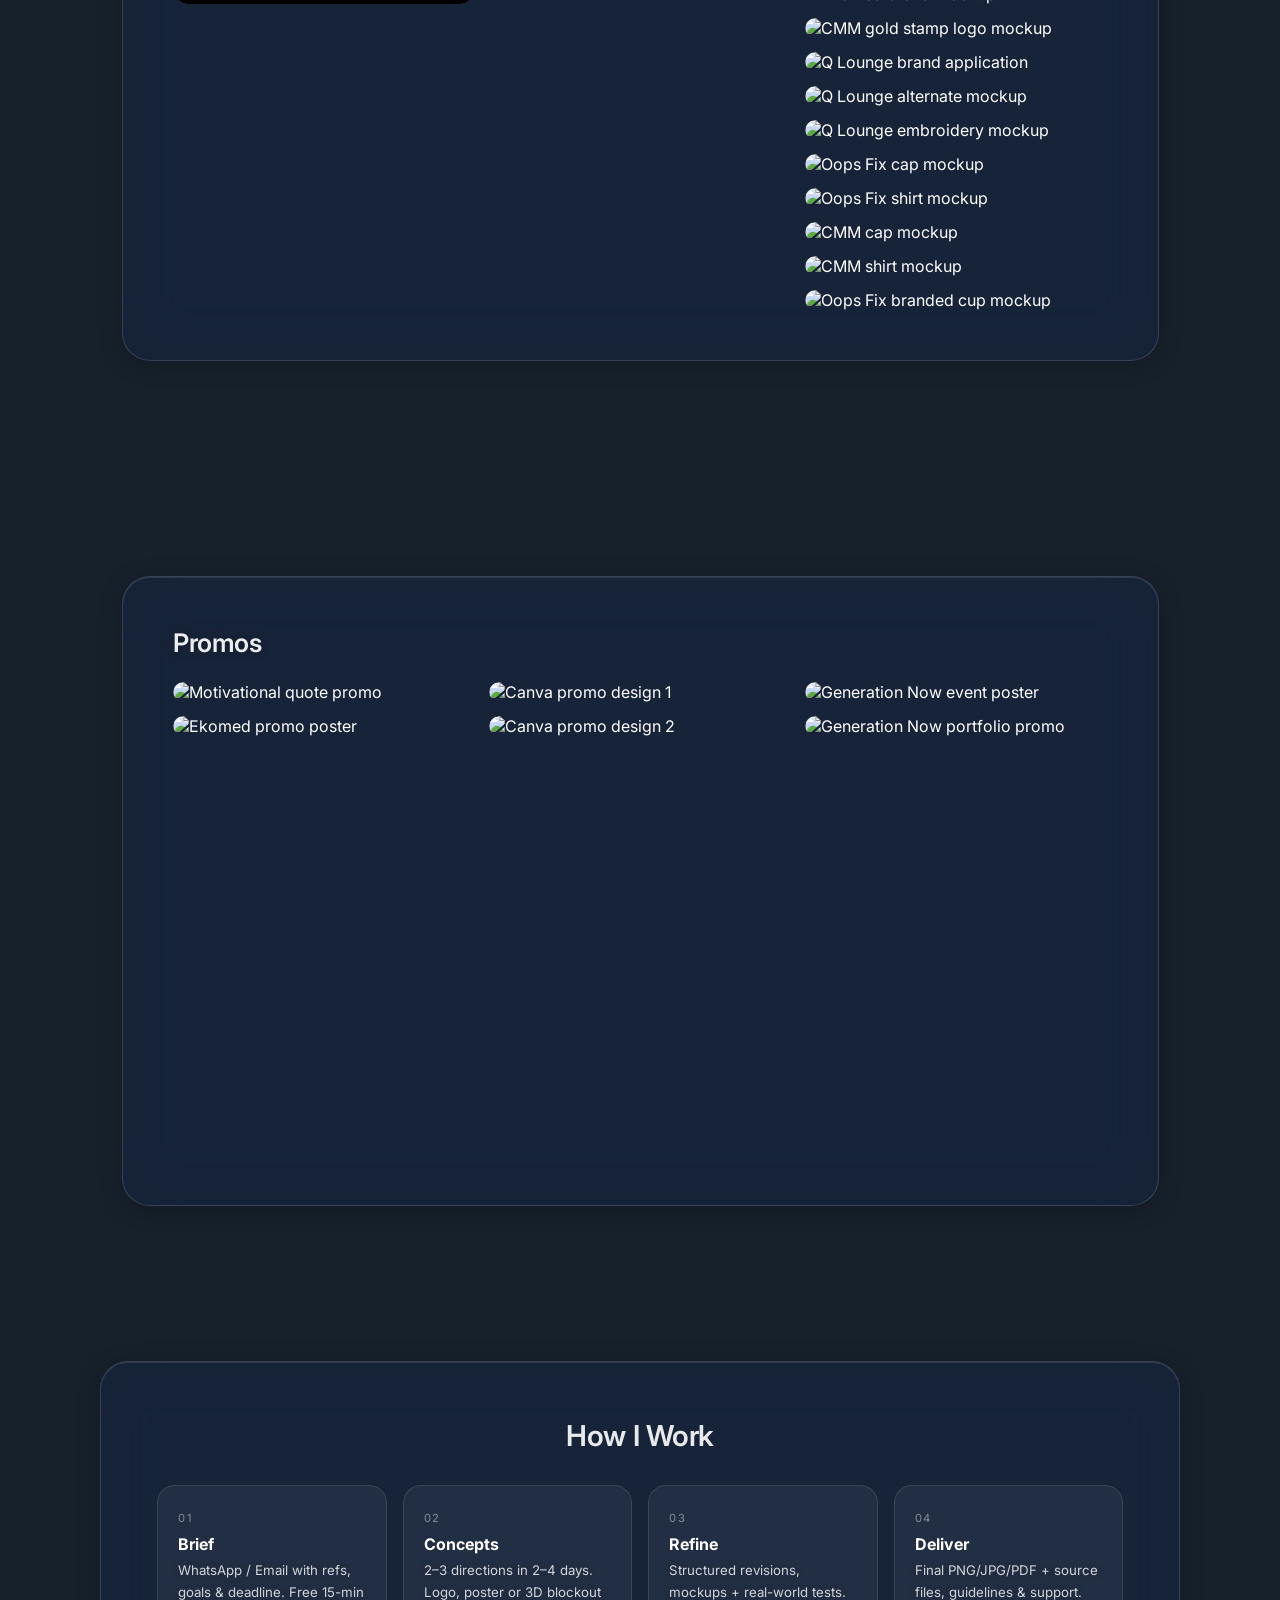
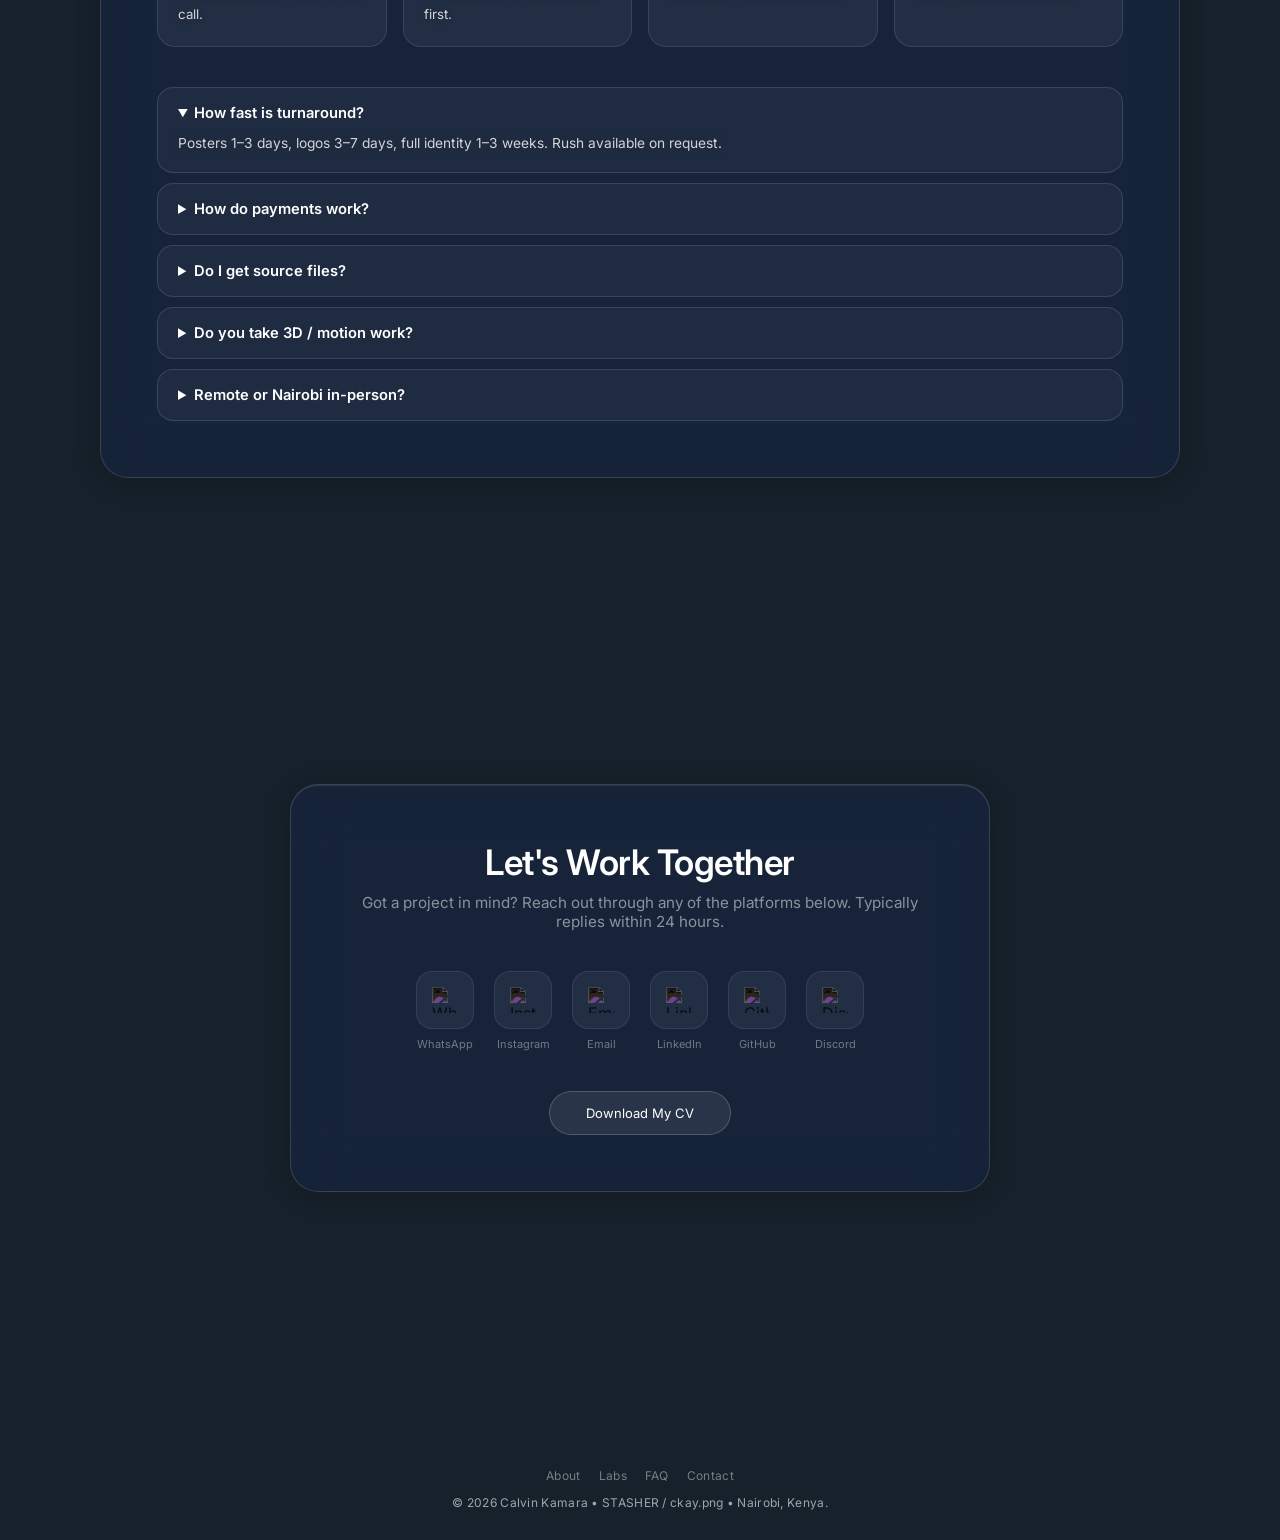
==== commit dcbf98bb: "addition of the app case study" ====
--- a/index.html
+++ b/index.html
@@ -524,7 +524,7 @@
       </div>
     </section>
 
-    <!-- Labs (merged Projects + Game Lab: featured case + Tendo) -->
+    <!-- Labs (featured case study + app case studies) -->
     <section id="lab" class="about-section" data-aos="fade-up">
       <div class="glass lab-panel">
         <div class="lab-head">
@@ -532,16 +532,22 @@
             <div class="section-label">Labs</div>
             <h2 class="section-title-left">Selected work &amp; experiments.</h2>
             <p class="about-text">
-              The pieces I'm proud of a Blender case study plus an app identity.
+              A Blender case study plus two mobile apps I designed and shipped
+              end to end.
             </p>
             <div class="about-tags">
               <span class="project-tag">UX / UI</span>
+              <span class="project-tag">Expo / React Native</span>
+              <span class="project-tag">TypeScript</span>
             </div>
           </div>
         </div>
 
         <div class="lab-cards">
-          <a class="glass-card lab-card" href="project-details.html">
+          <a
+            class="glass-card lab-card lab-card--featured"
+            href="project-details.html"
+          >
             <div class="lab-card-img">
               <img
                 loading="lazy"
@@ -560,34 +566,57 @@
             </div>
           </a>
 
-          <div class="glass-card lab-card">
-            <div class="lab-card-imgs">
+          <a class="glass-card lab-card" href="budgeter-case-study.html">
+            <div class="lab-card-img">
               <img
                 loading="lazy"
-                src="./IMAGES/tendo-app-logo.webp"
-                alt="Tendo app logo mark"
-                data-caption="Tendo app logo mark"
+                src="./IMAGES/budgeter-app.svg"
+                alt="Budgeter expense and budget tracker app shown on two phones"
               />
+            </div>
+            <div class="lab-card-body">
+              <div class="project-cat">Mobile App • Expo / React Native</div>
+              <div class="project-name">Budgeter</div>
+              <p class="project-desc">
+                A local-first expense and budget tracker: transactions,
+                per-category monthly budgets, donut and bar charts and dark
+                mode, all stored on device.
+              </p>
+              <div class="project-tags">
+                <span class="project-tag">Expo Router</span>
+                <span class="project-tag">TypeScript</span>
+                <span class="project-tag">Zustand</span>
+                <span class="project-tag">Charts</span>
+              </div>
+              <span class="project-open-btn">View case study</span>
+            </div>
+          </a>
+
+          <a class="glass-card lab-card" href="tendo-case-study.html">
+            <div class="lab-card-img">
               <img
                 loading="lazy"
-                src="./IMAGES/Tendo-app.webp"
-                alt="Tendo app full lockup"
-                data-caption="Tendo app full lockup"
+                src="./IMAGES/tendo-app.svg"
+                alt="Tendo habit, todo and streak tracker app shown on two phones"
               />
             </div>
             <div class="lab-card-body">
-              <div class="project-cat">UX / UI • Logo</div>
+              <div class="project-cat">Mobile App • Expo / React Native</div>
               <div class="project-name">Tendo</div>
               <p class="project-desc">
-                App identity built to stay clean at small sizes with a simple,
-                friendly system. Logo, lockup and app icon delivered with usage
-                mini-guide.
+                A calm habit, todo and streak tracker with custom alarm
+                reminders, notes, statistics and a heatmap, plus six themes and
+                a custom accent system.
               </p>
               <div class="project-tags">
-                <span class="project-tag">Figma</span>
+                <span class="project-tag">Expo Router</span>
+                <span class="project-tag">TypeScript</span>
+                <span class="project-tag">Notifications</span>
+                <span class="project-tag">Jest</span>
               </div>
-            </div>
-          </div>
+              <span class="project-open-btn">View case study</span>
+            </div>
+          </a>
         </div>
       </div>
     </section>
--- a/style.css
+++ b/style.css
@@ -1503,7 +1503,8 @@
   .lab-cards {
     grid-template-columns: 1fr;
   }
-  .lab-card-img {
+  .lab-card-img,
+  .lab-card--featured .lab-card-img {
     height: 200px;
   }
   .lab-card-imgs {
@@ -1543,6 +1544,15 @@
   display: flex;
   flex-direction: column;
   overflow: hidden;
+}
+.lab-card--featured {
+  grid-column: 1 / -1;
+}
+.lab-card--featured .lab-card-img {
+  height: 320px;
+}
+.lab-card .lab-card-body .project-open-btn {
+  margin-top: 6px;
 }
 a.lab-card:hover {
   transform: translateY(-6px);
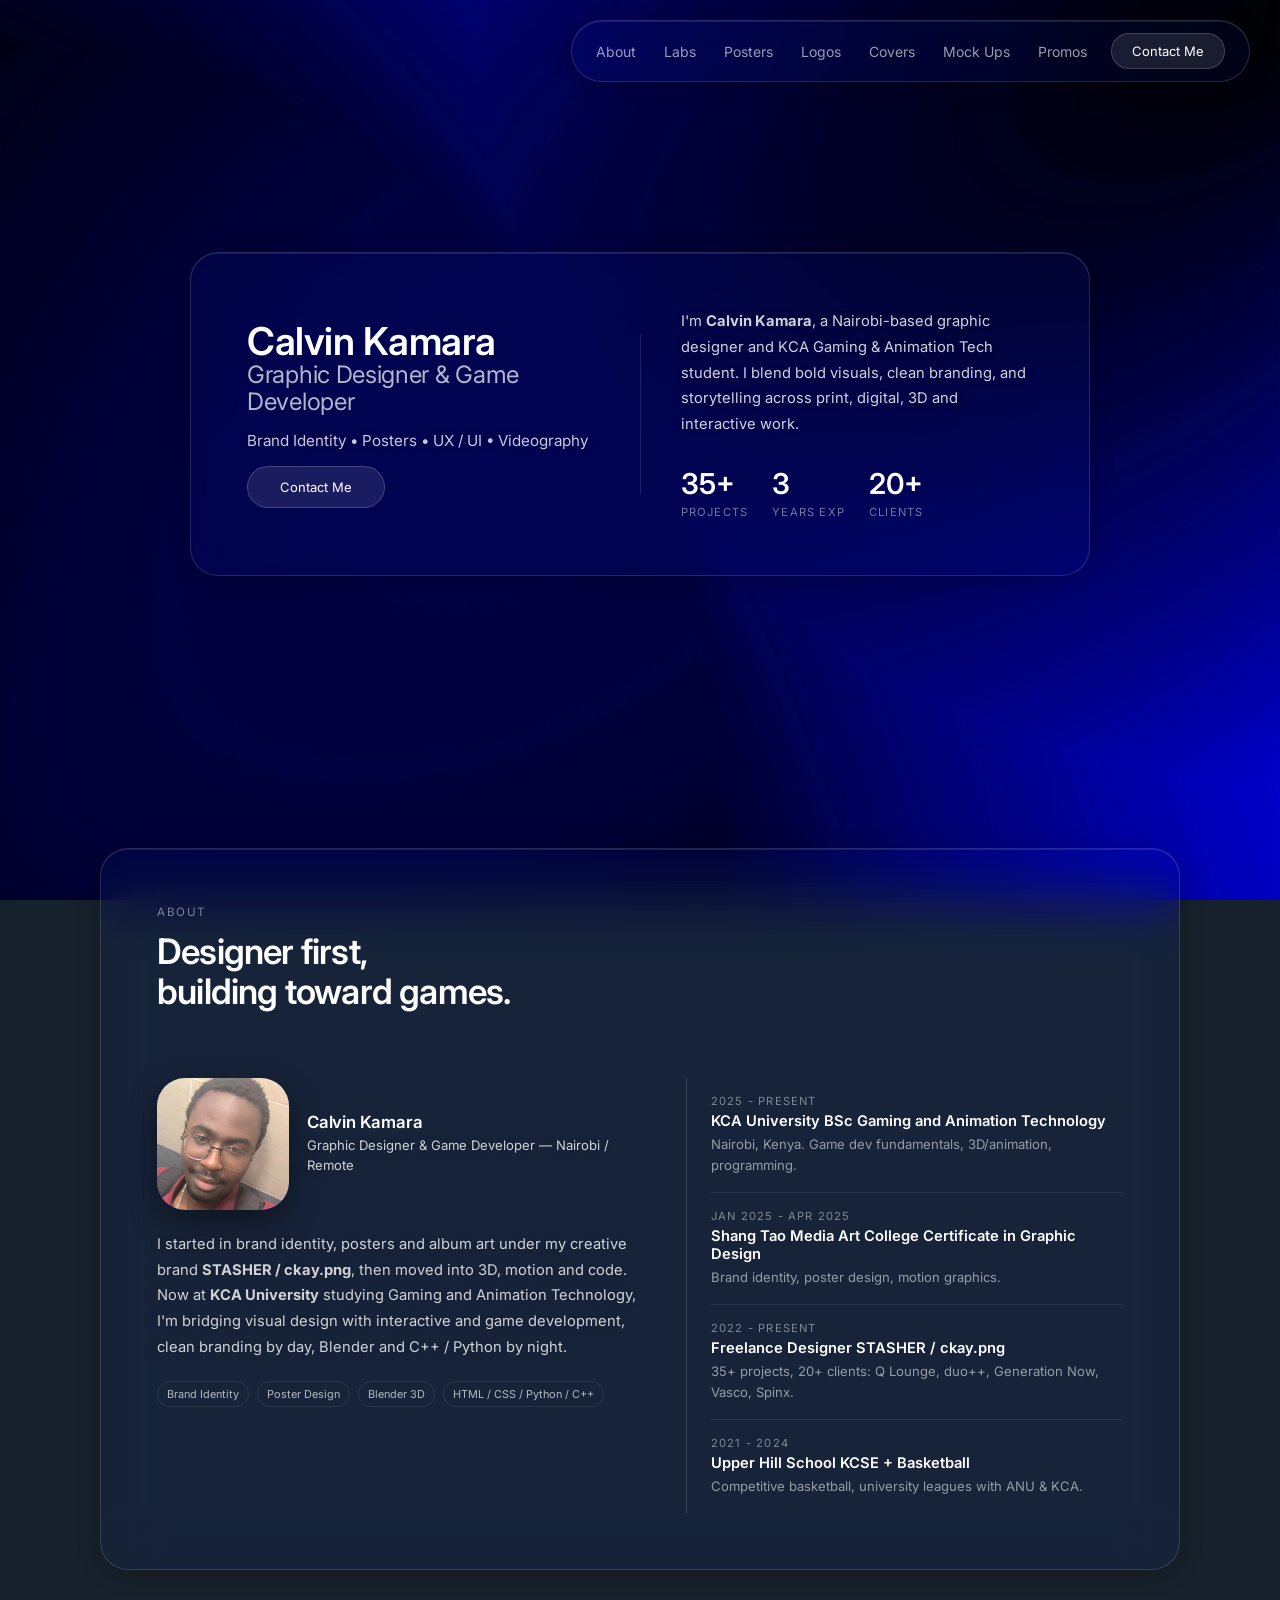
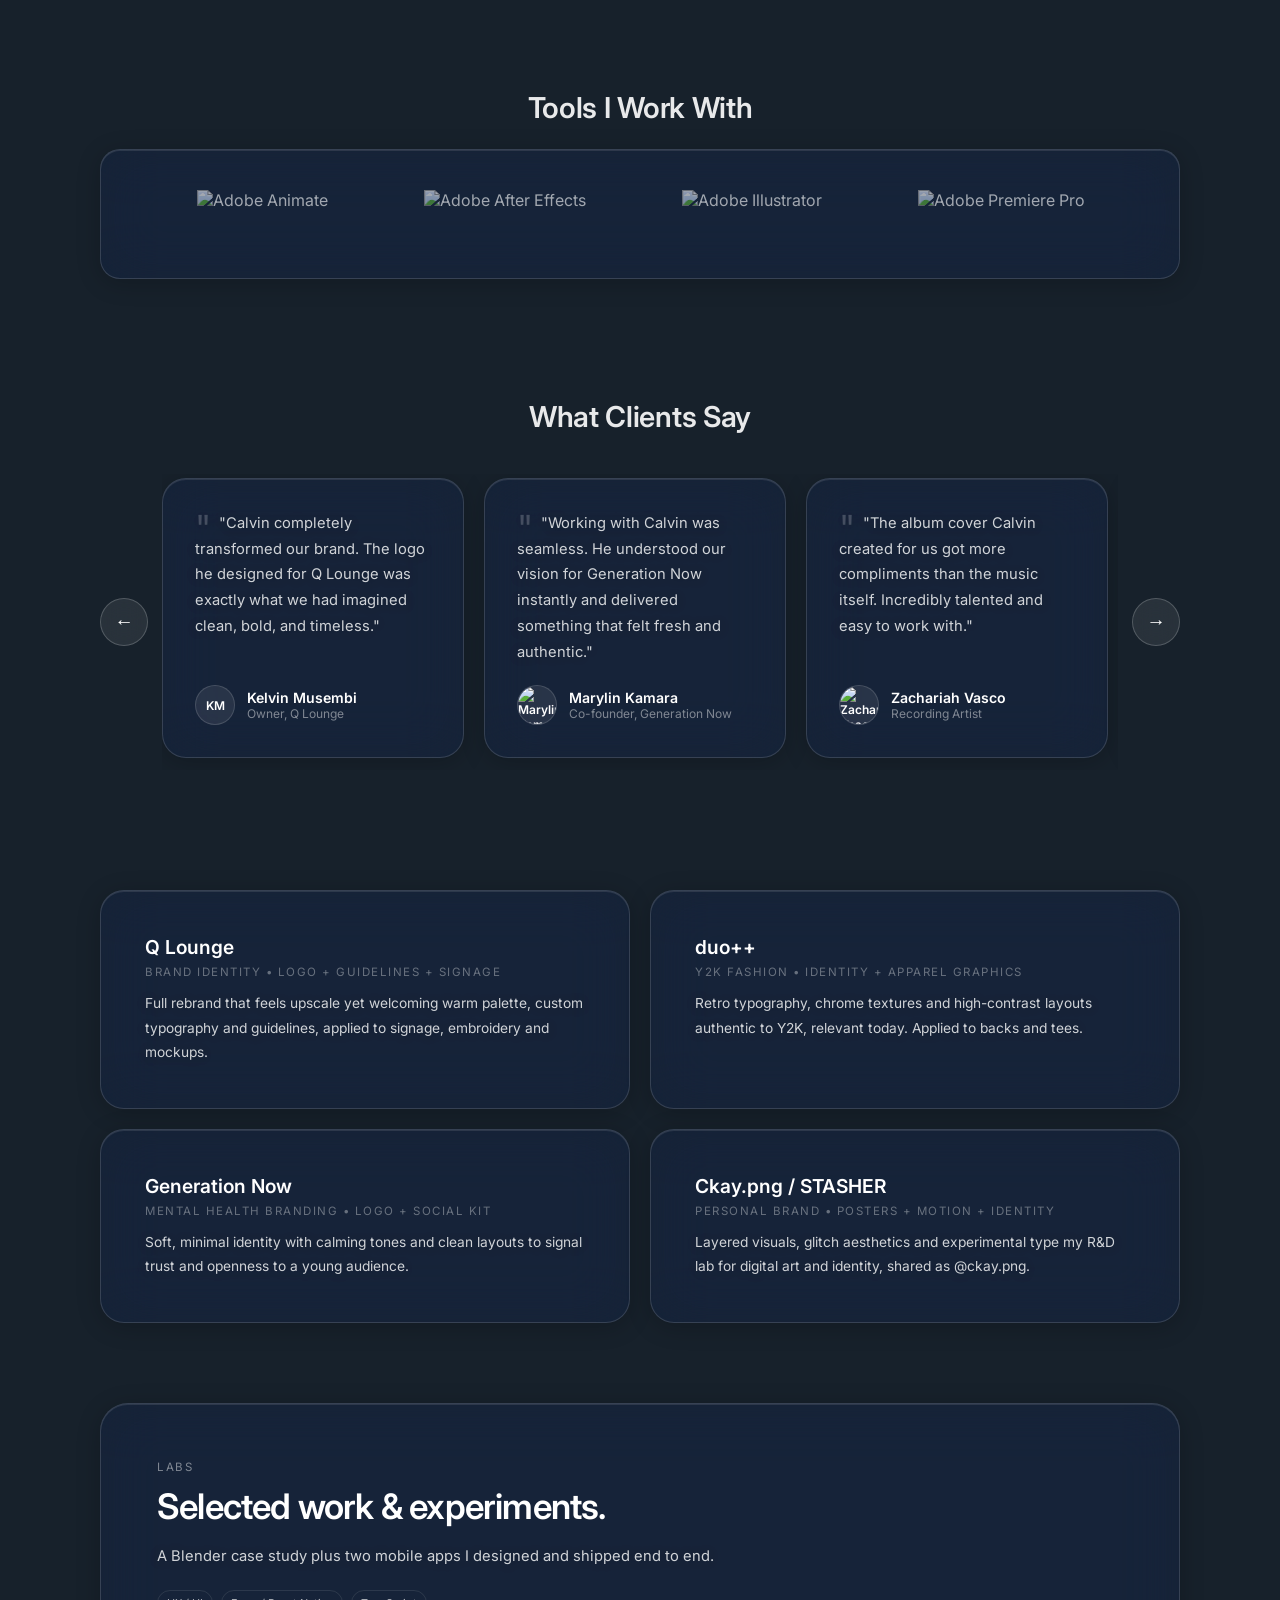
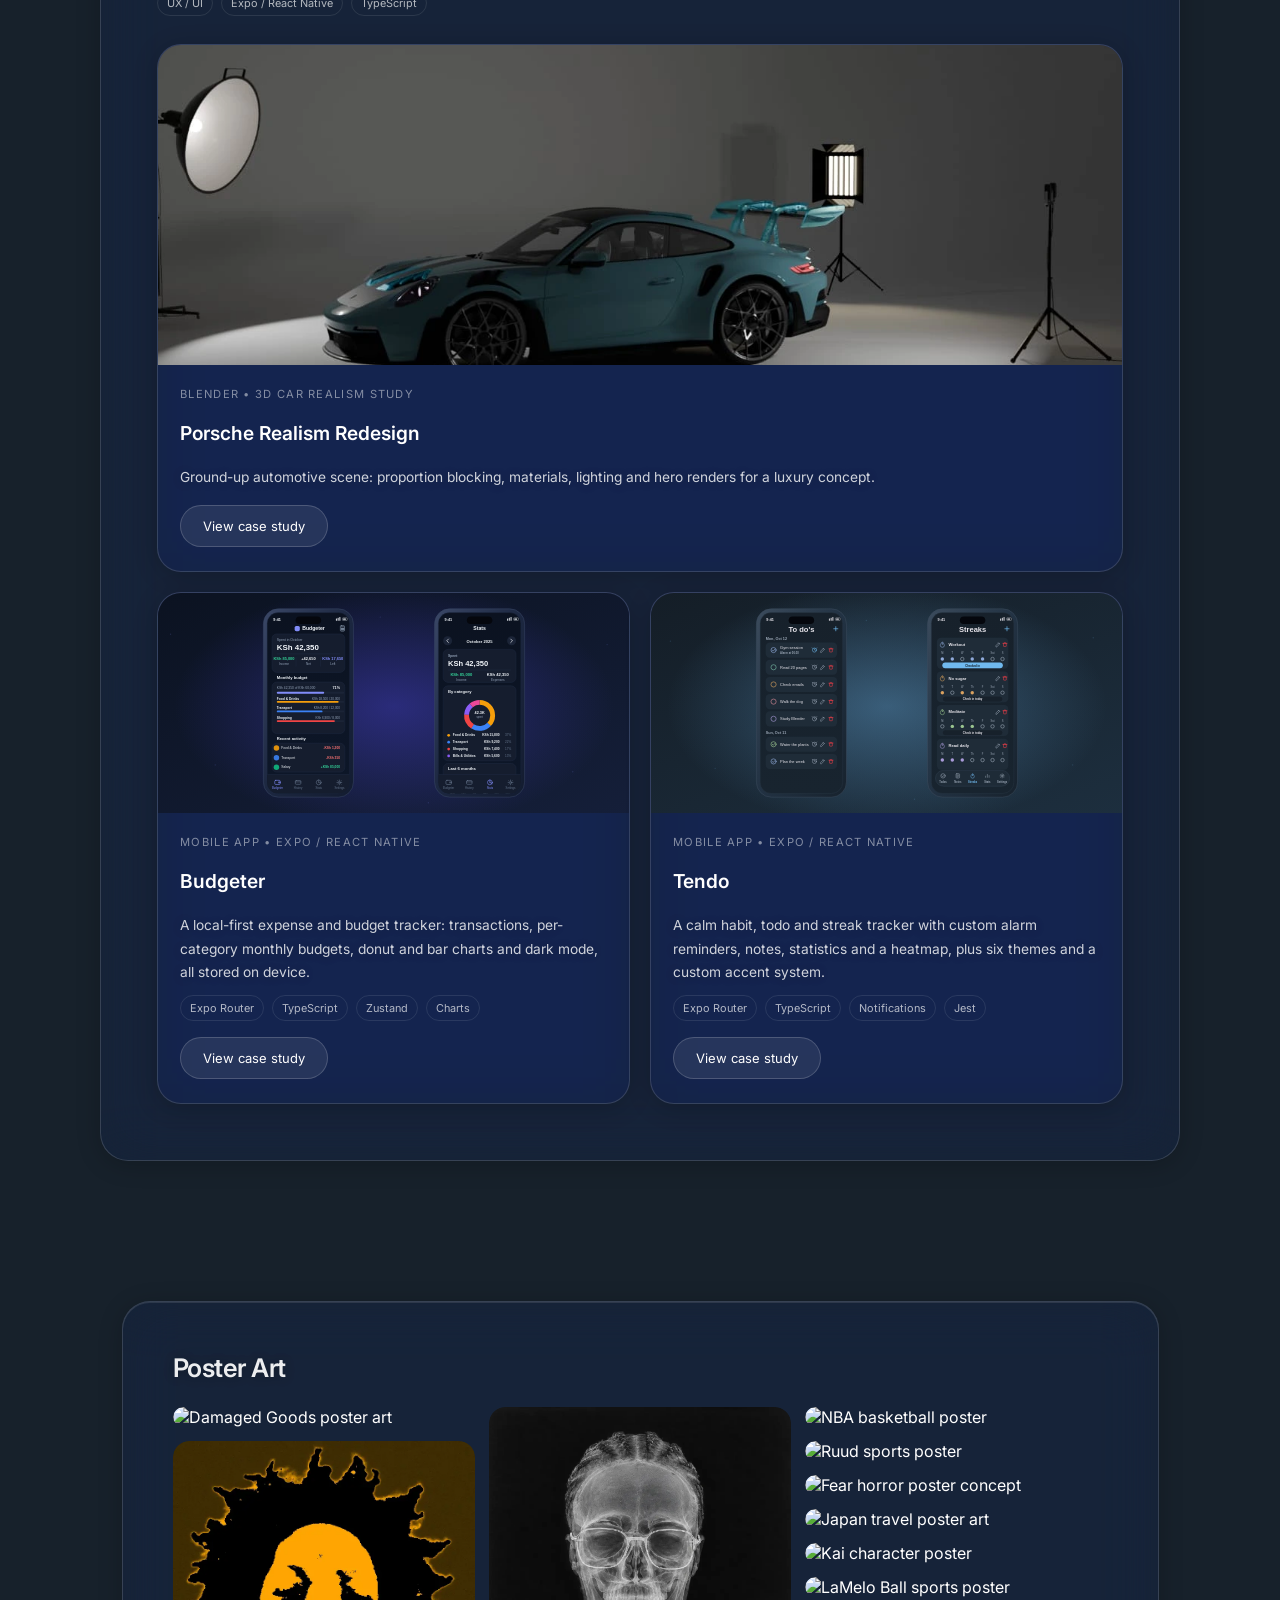
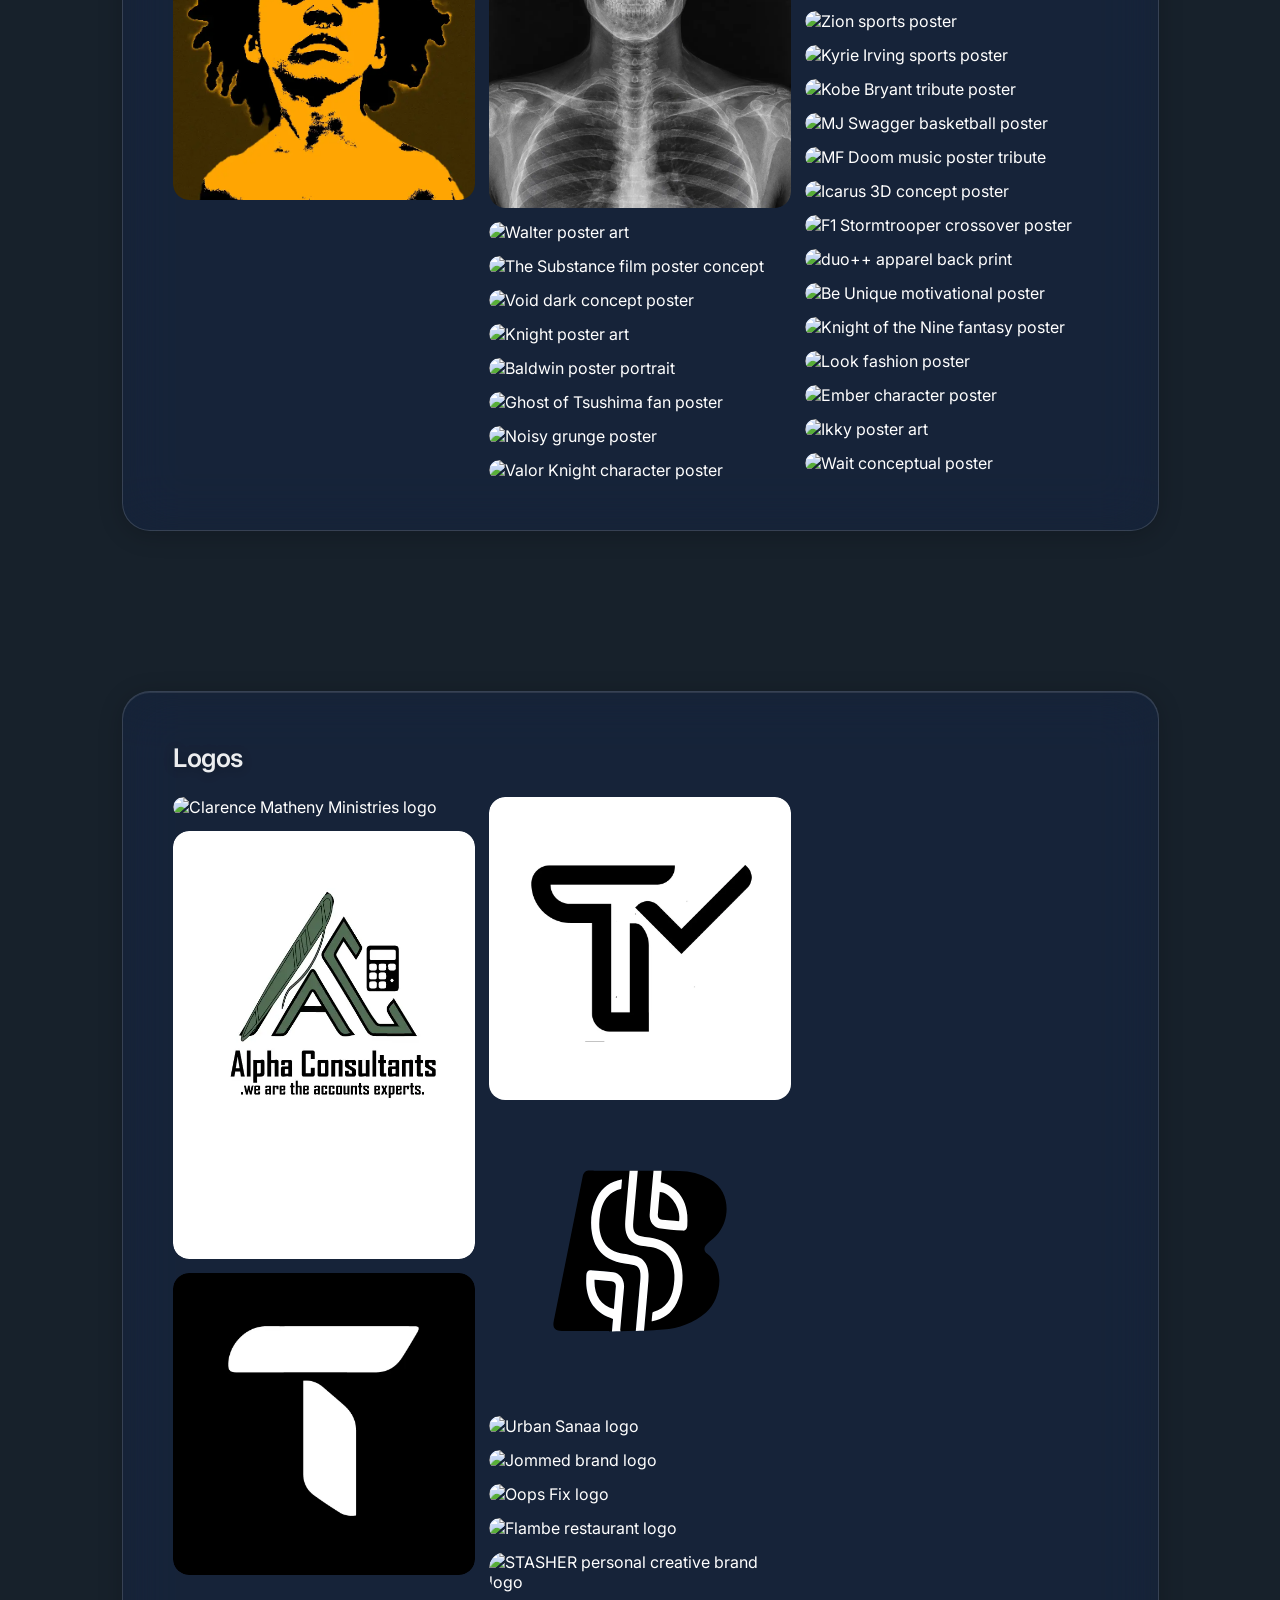
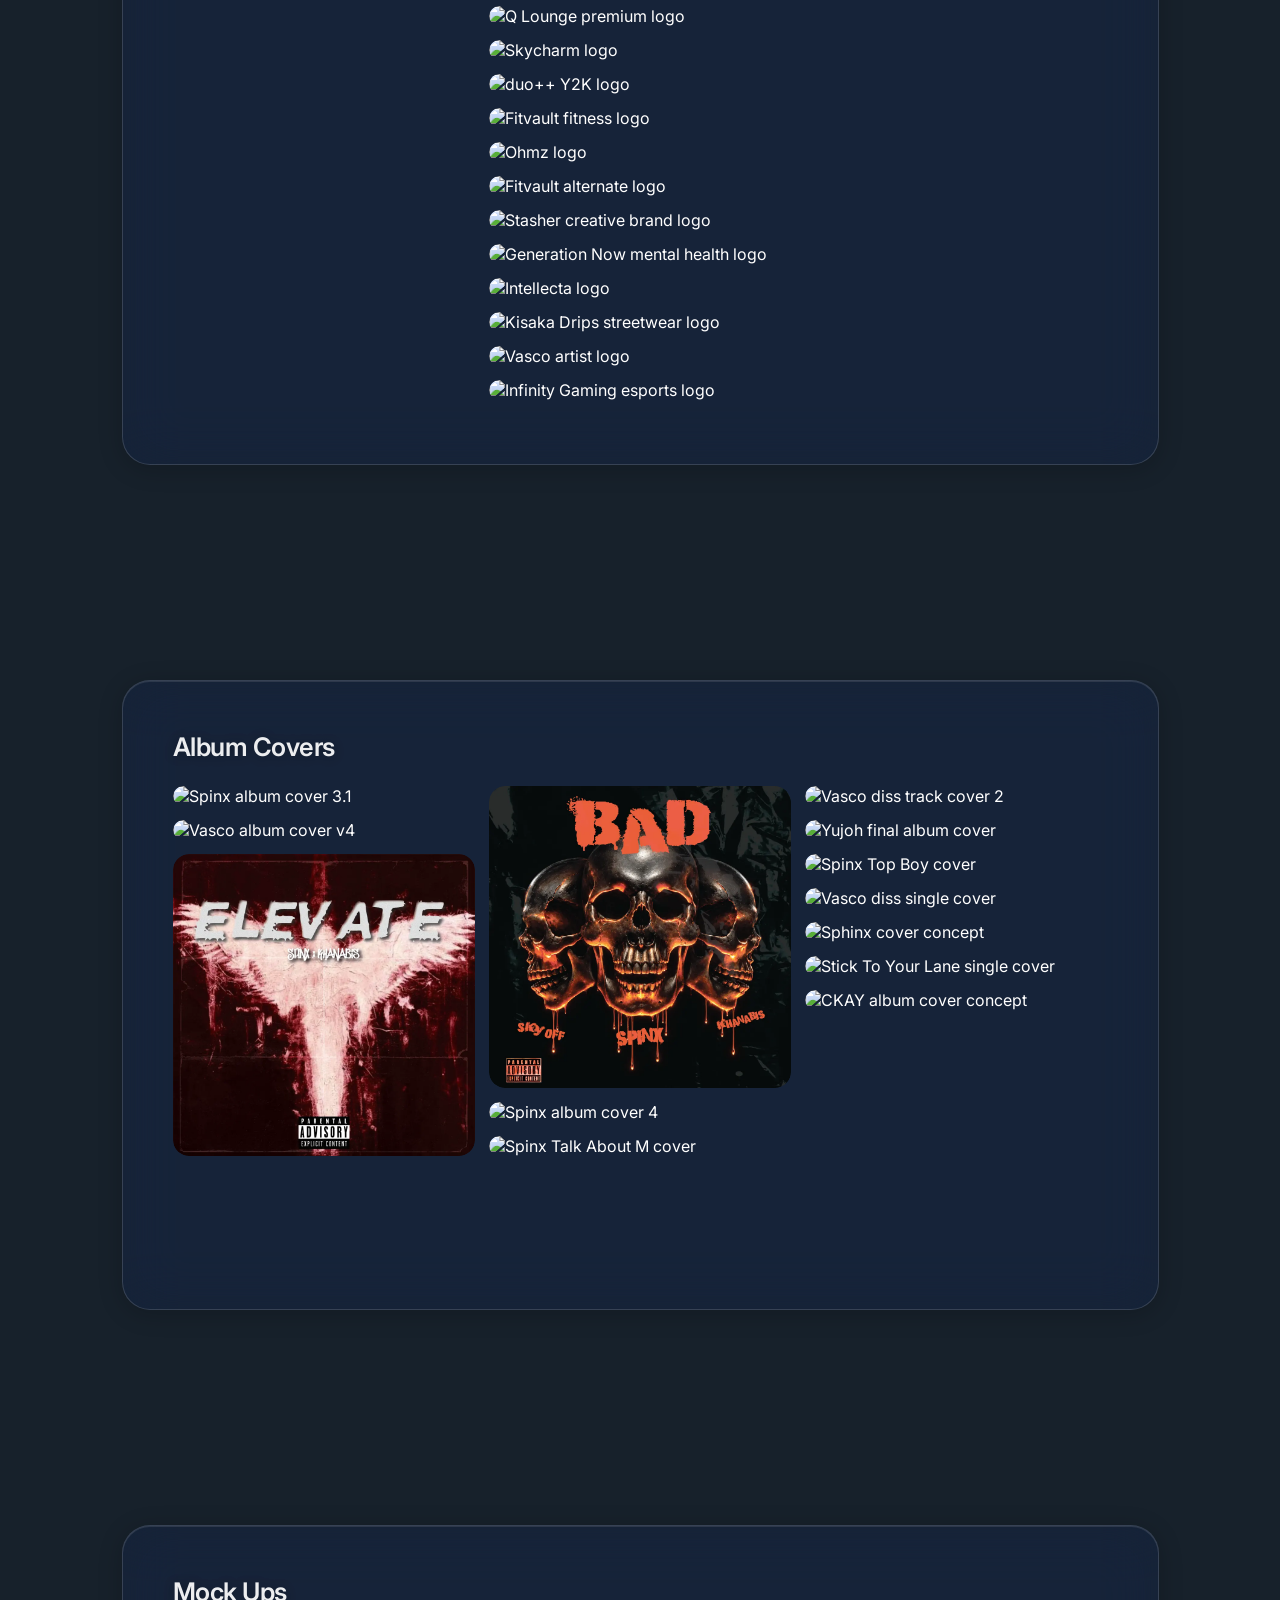
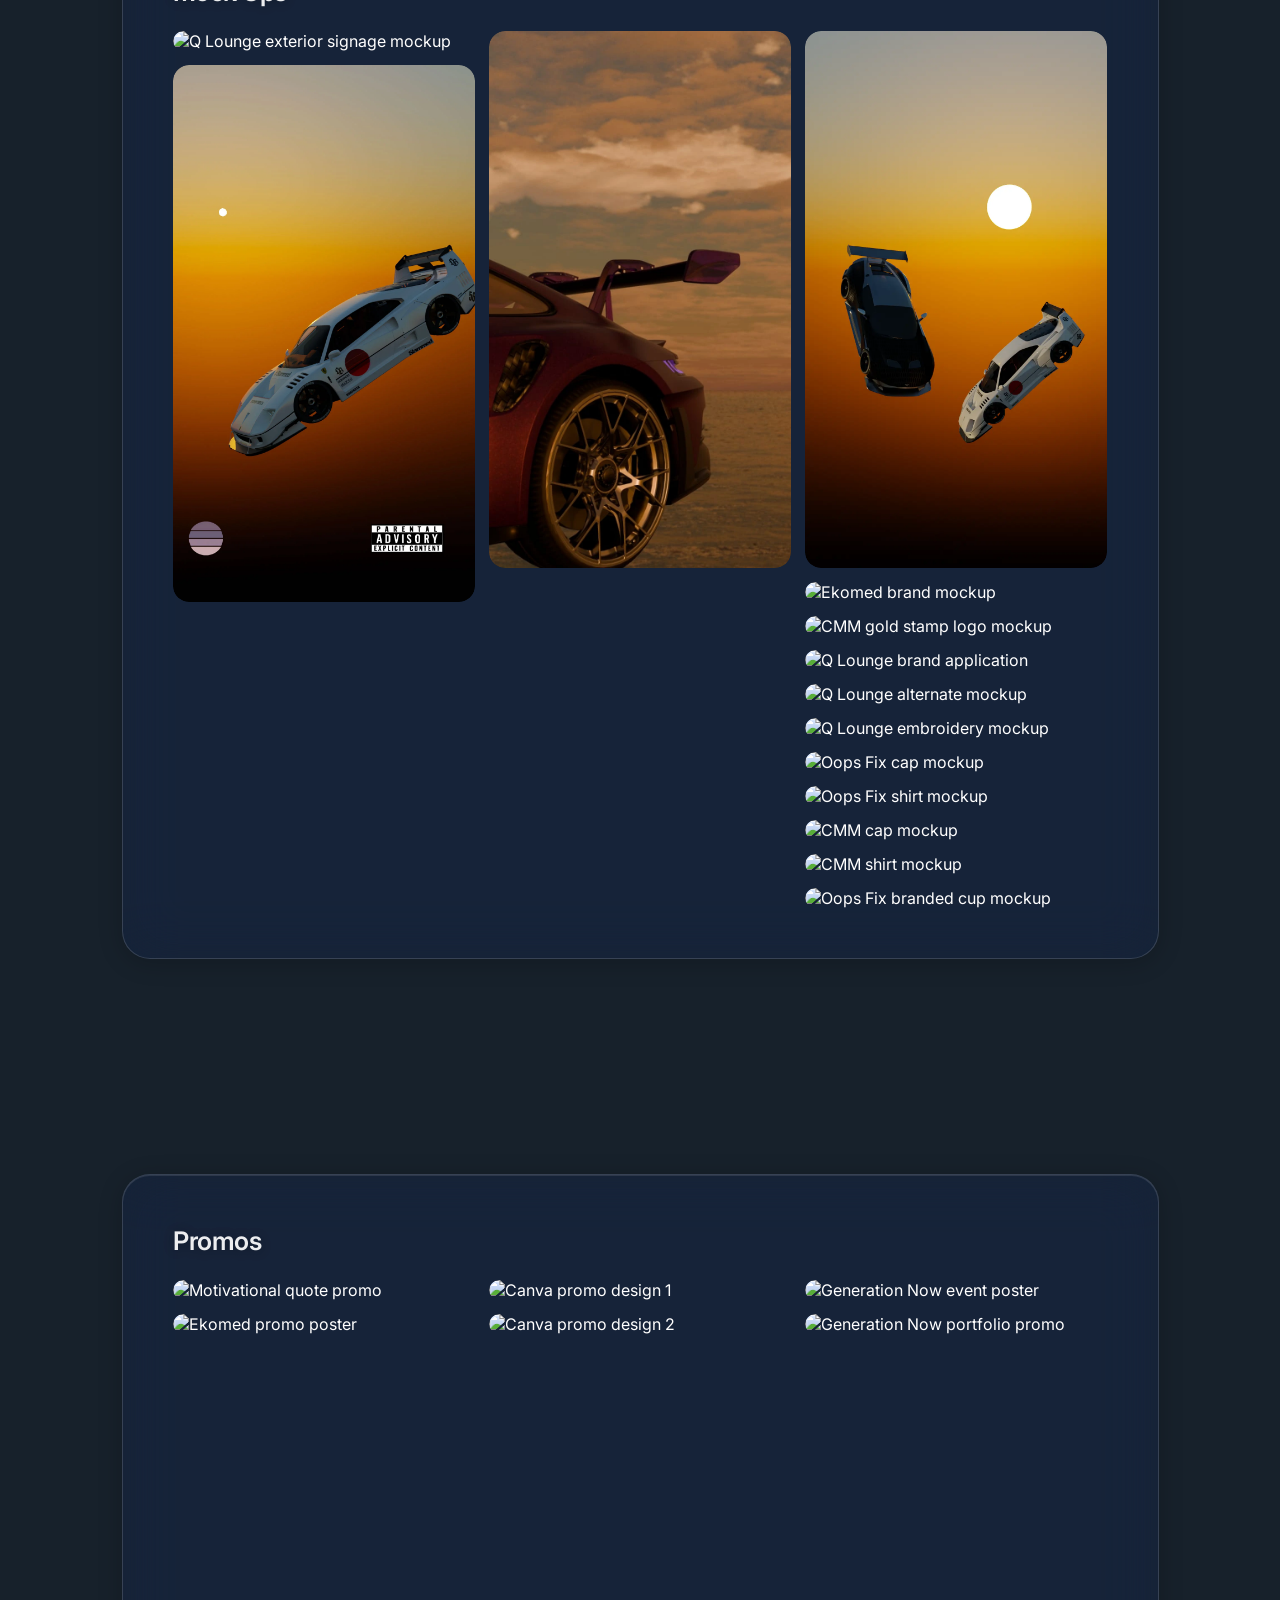
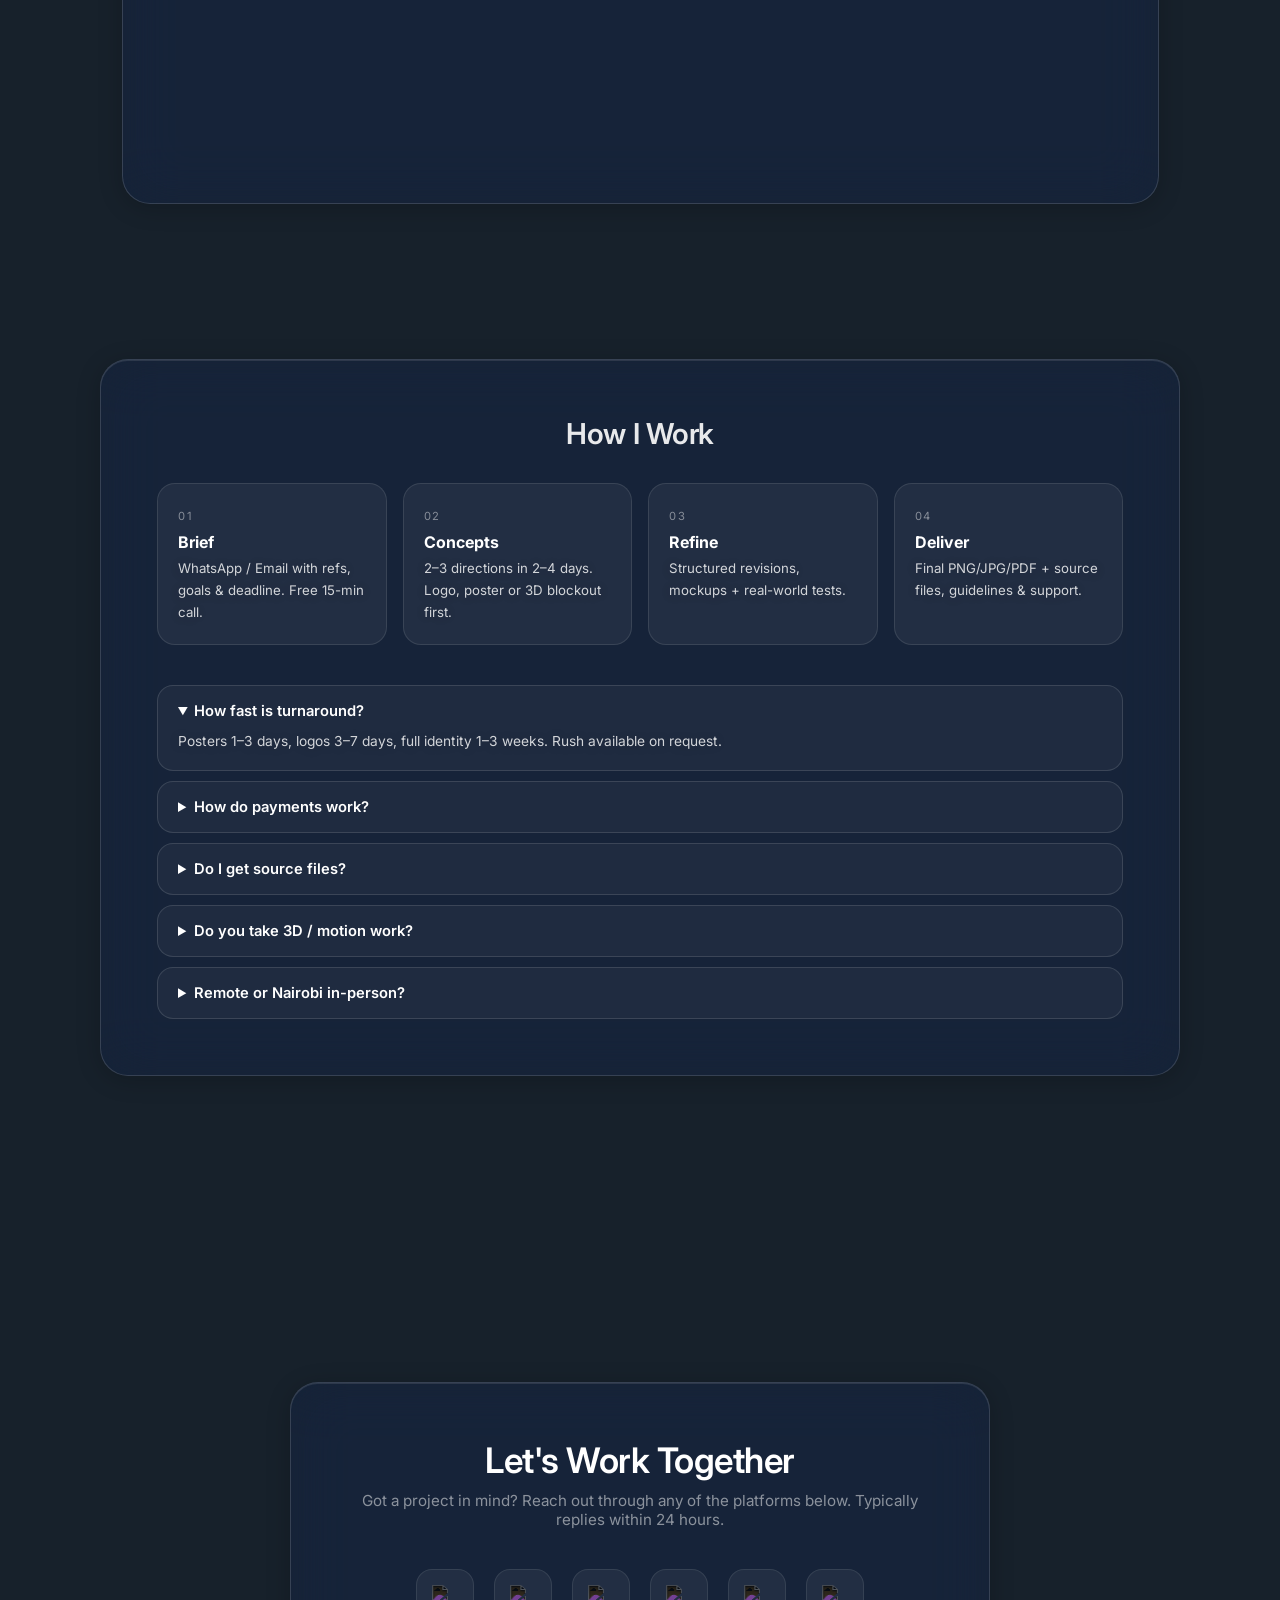
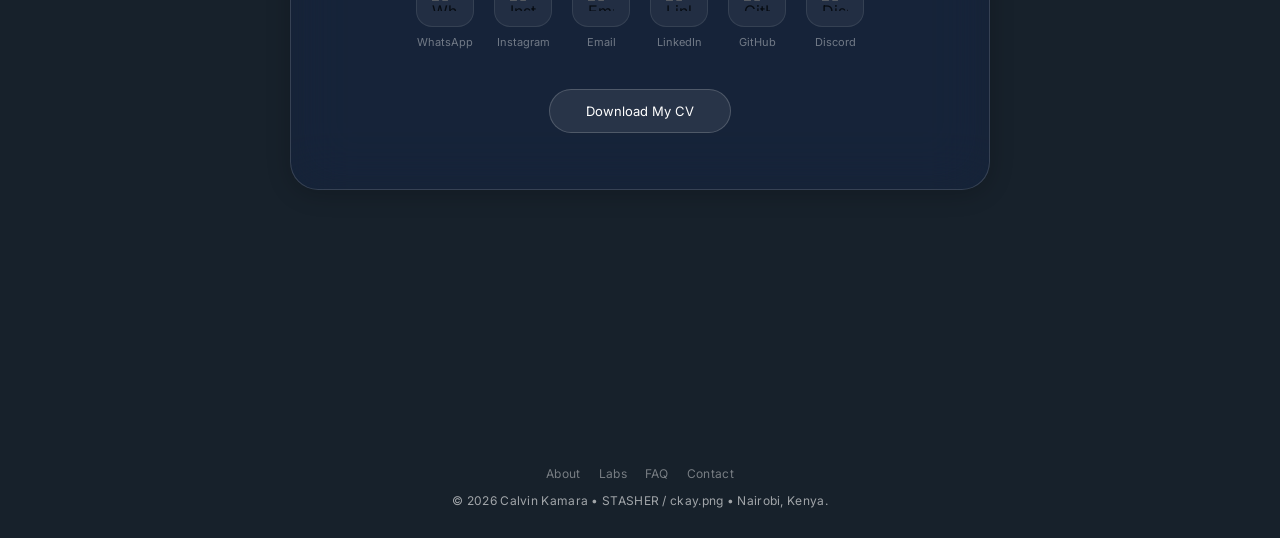
==== commit a4402cba: "added budgeter logo in logos" ====
--- a/index.html
+++ b/index.html
@@ -914,6 +914,13 @@
               alt="Tendo app full lockup"
               data-caption="Tendo full lockup"
             />
+             <div class="masonry-item">
+            <img
+              loading="lazy"
+              src="./IMAGES/budgeter logo.svg"
+              alt="budgeter logo"
+              data-caption="budgeter full lockup"
+            />
           </div>
           <div class="masonry-item">
             <img
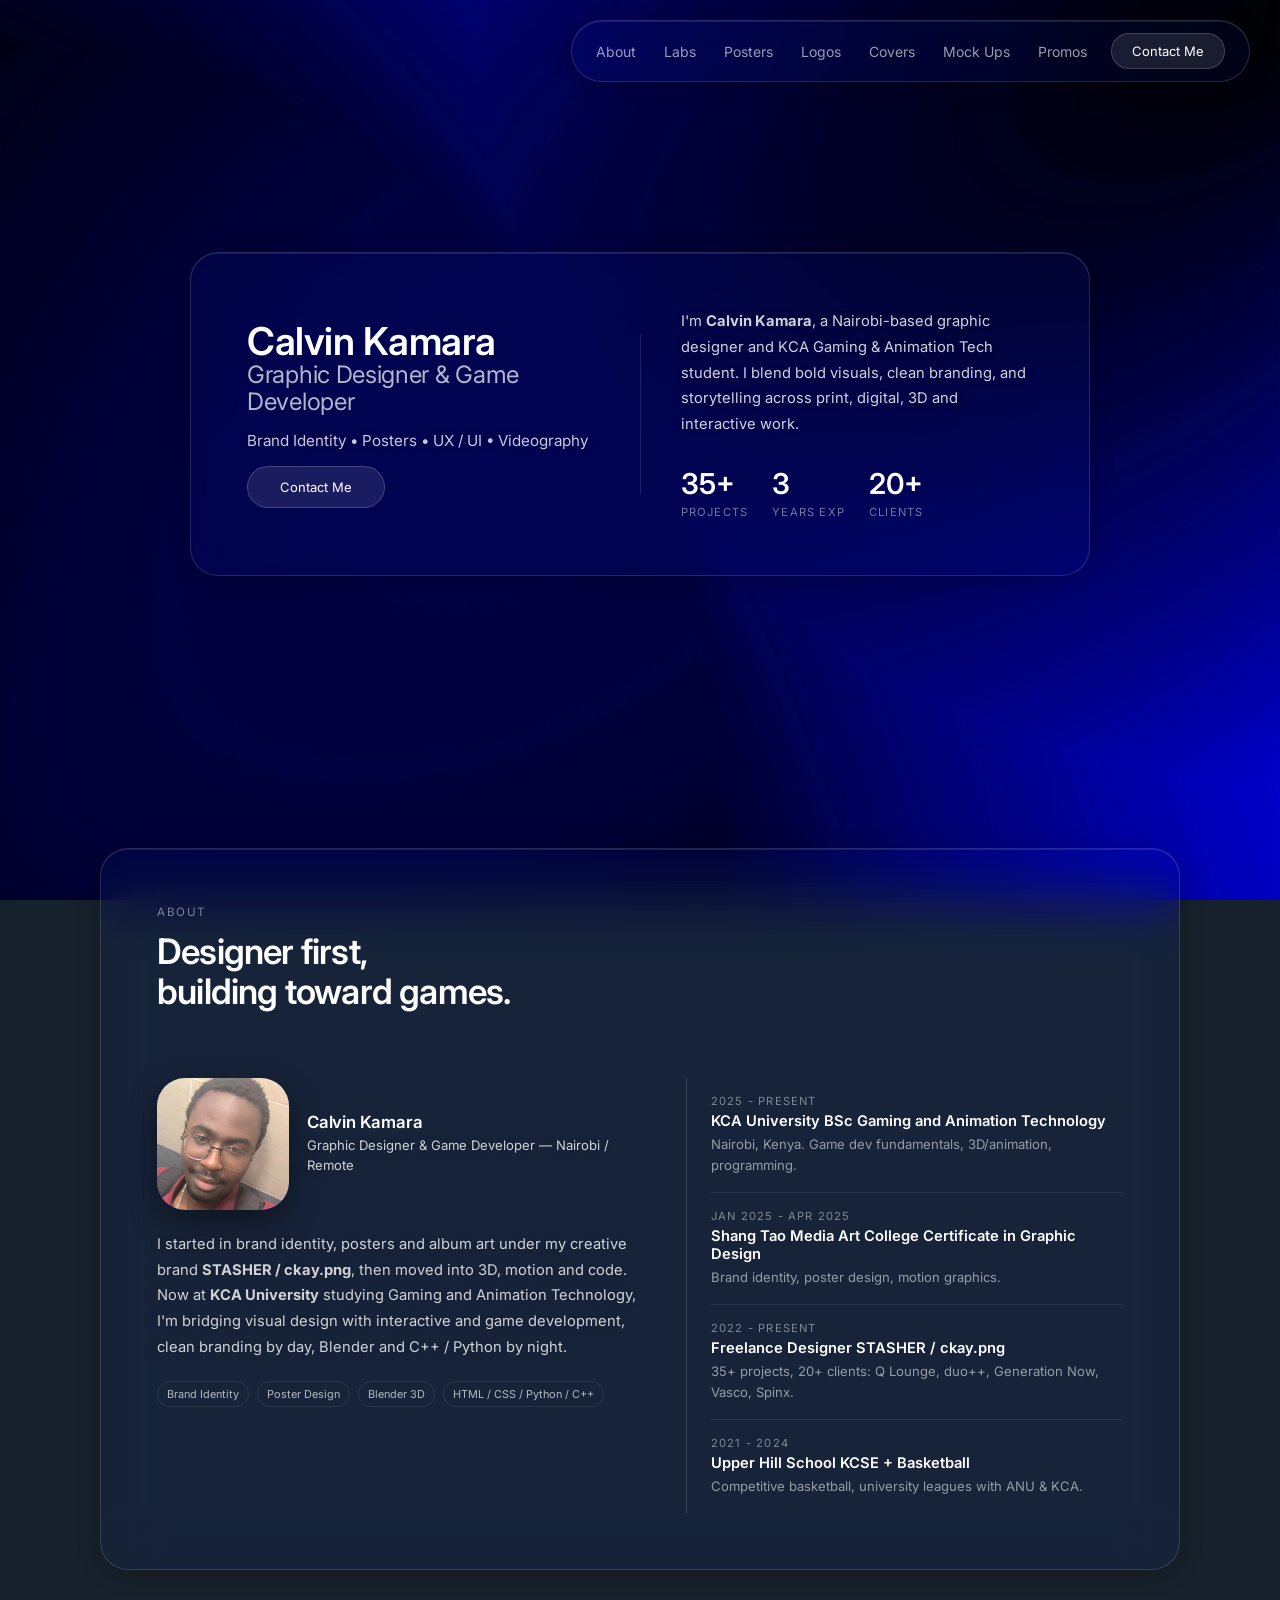
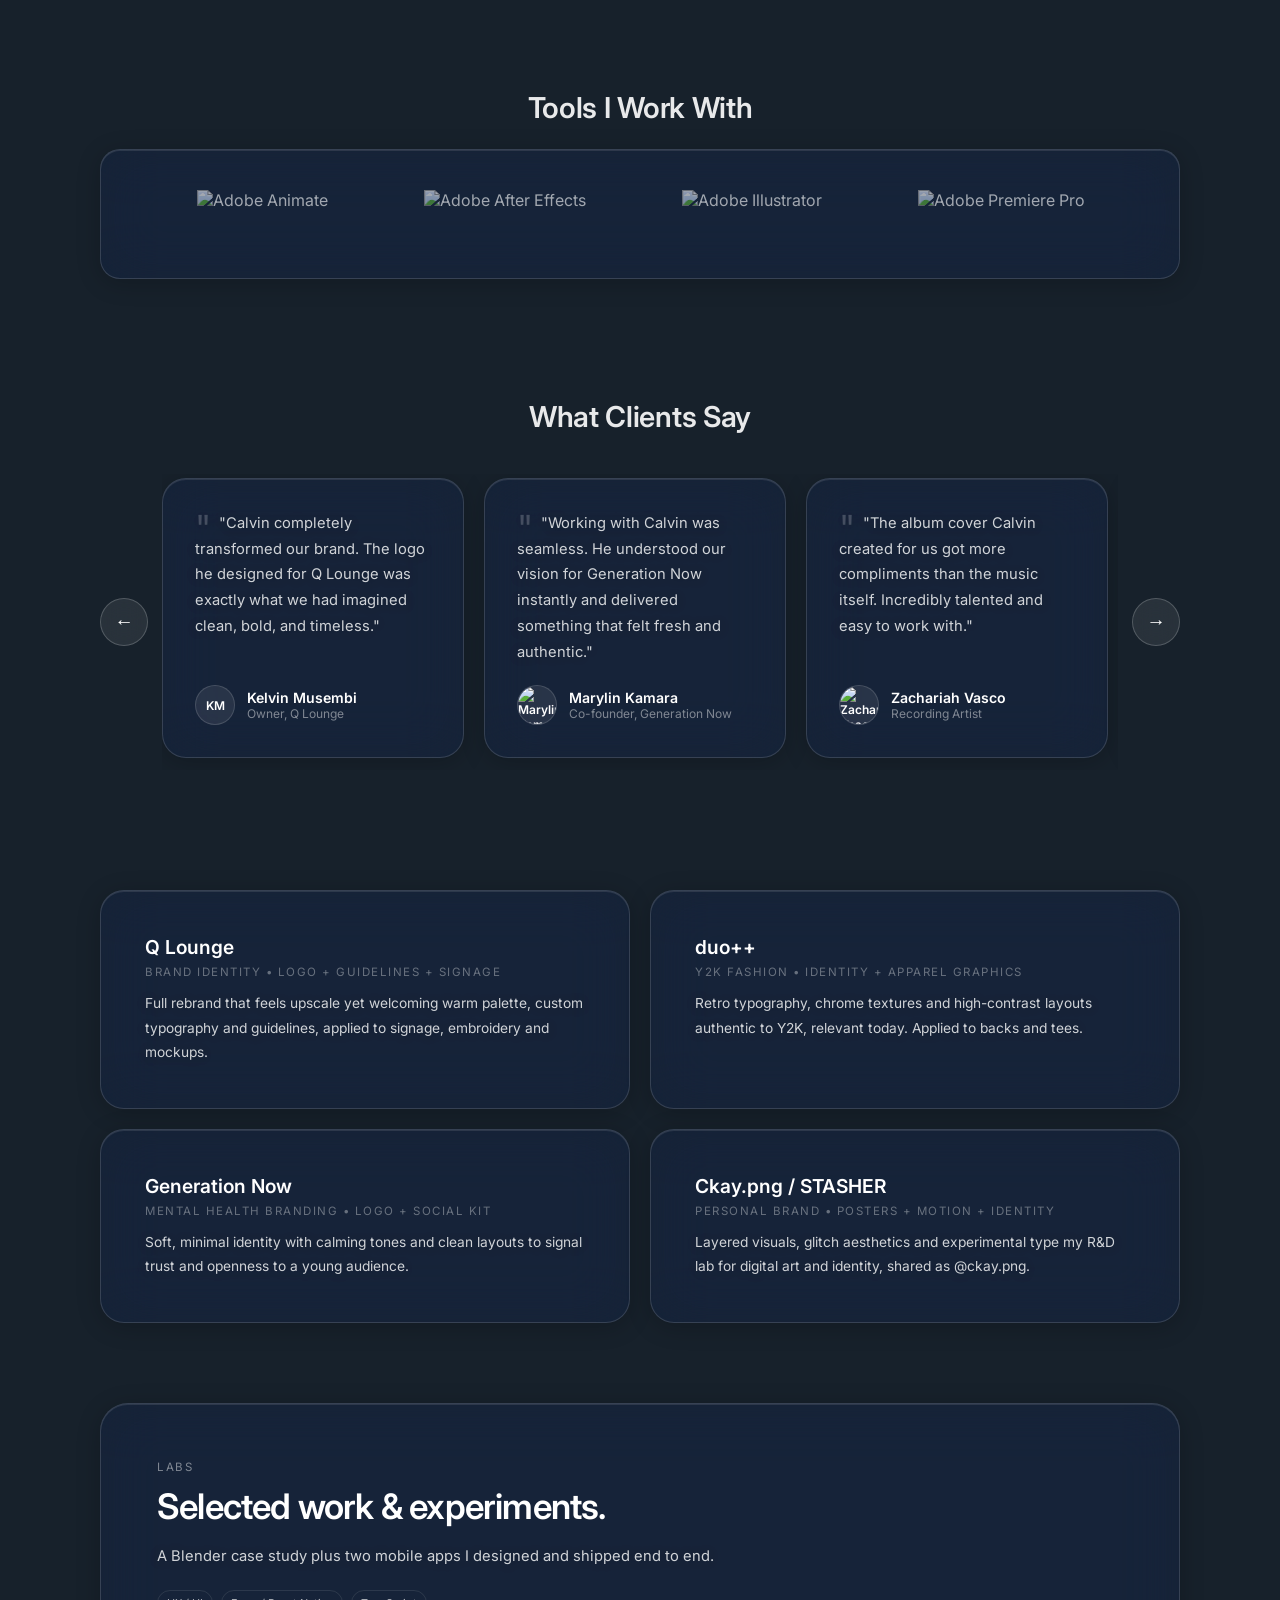
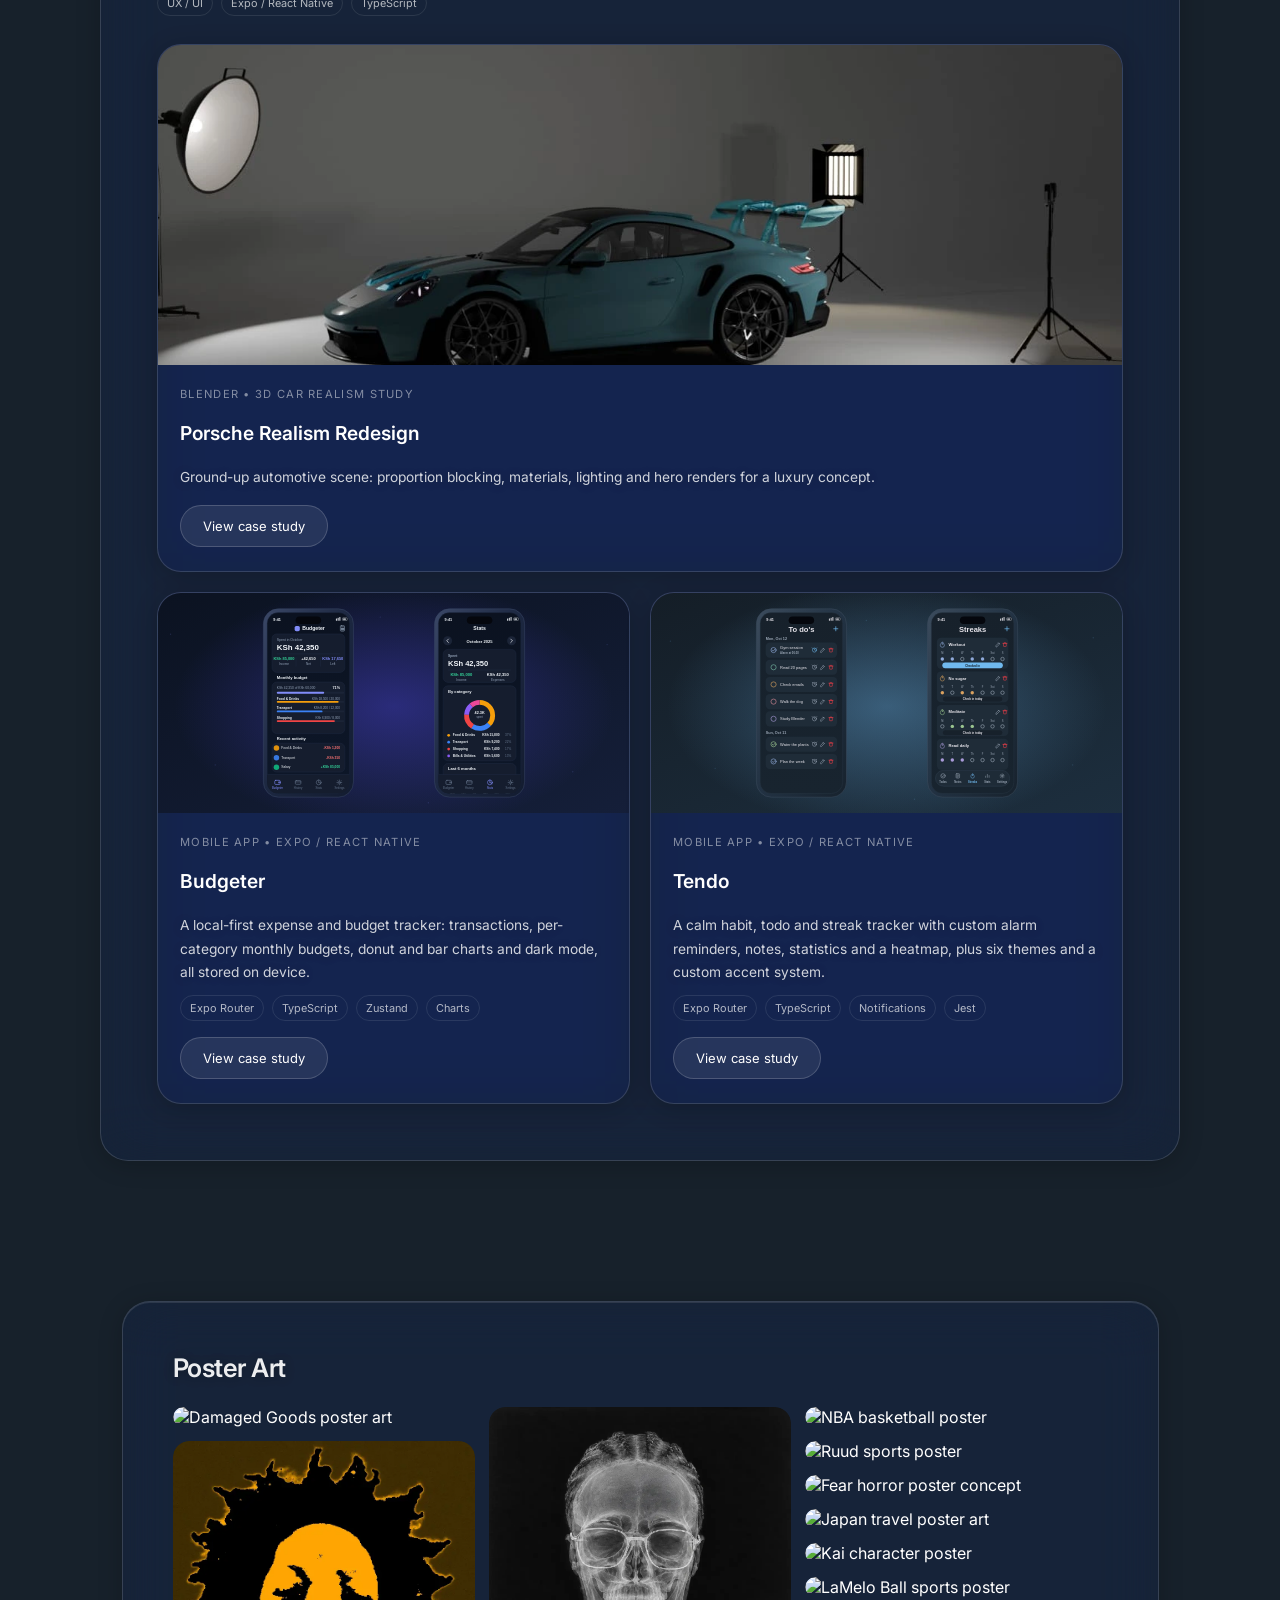
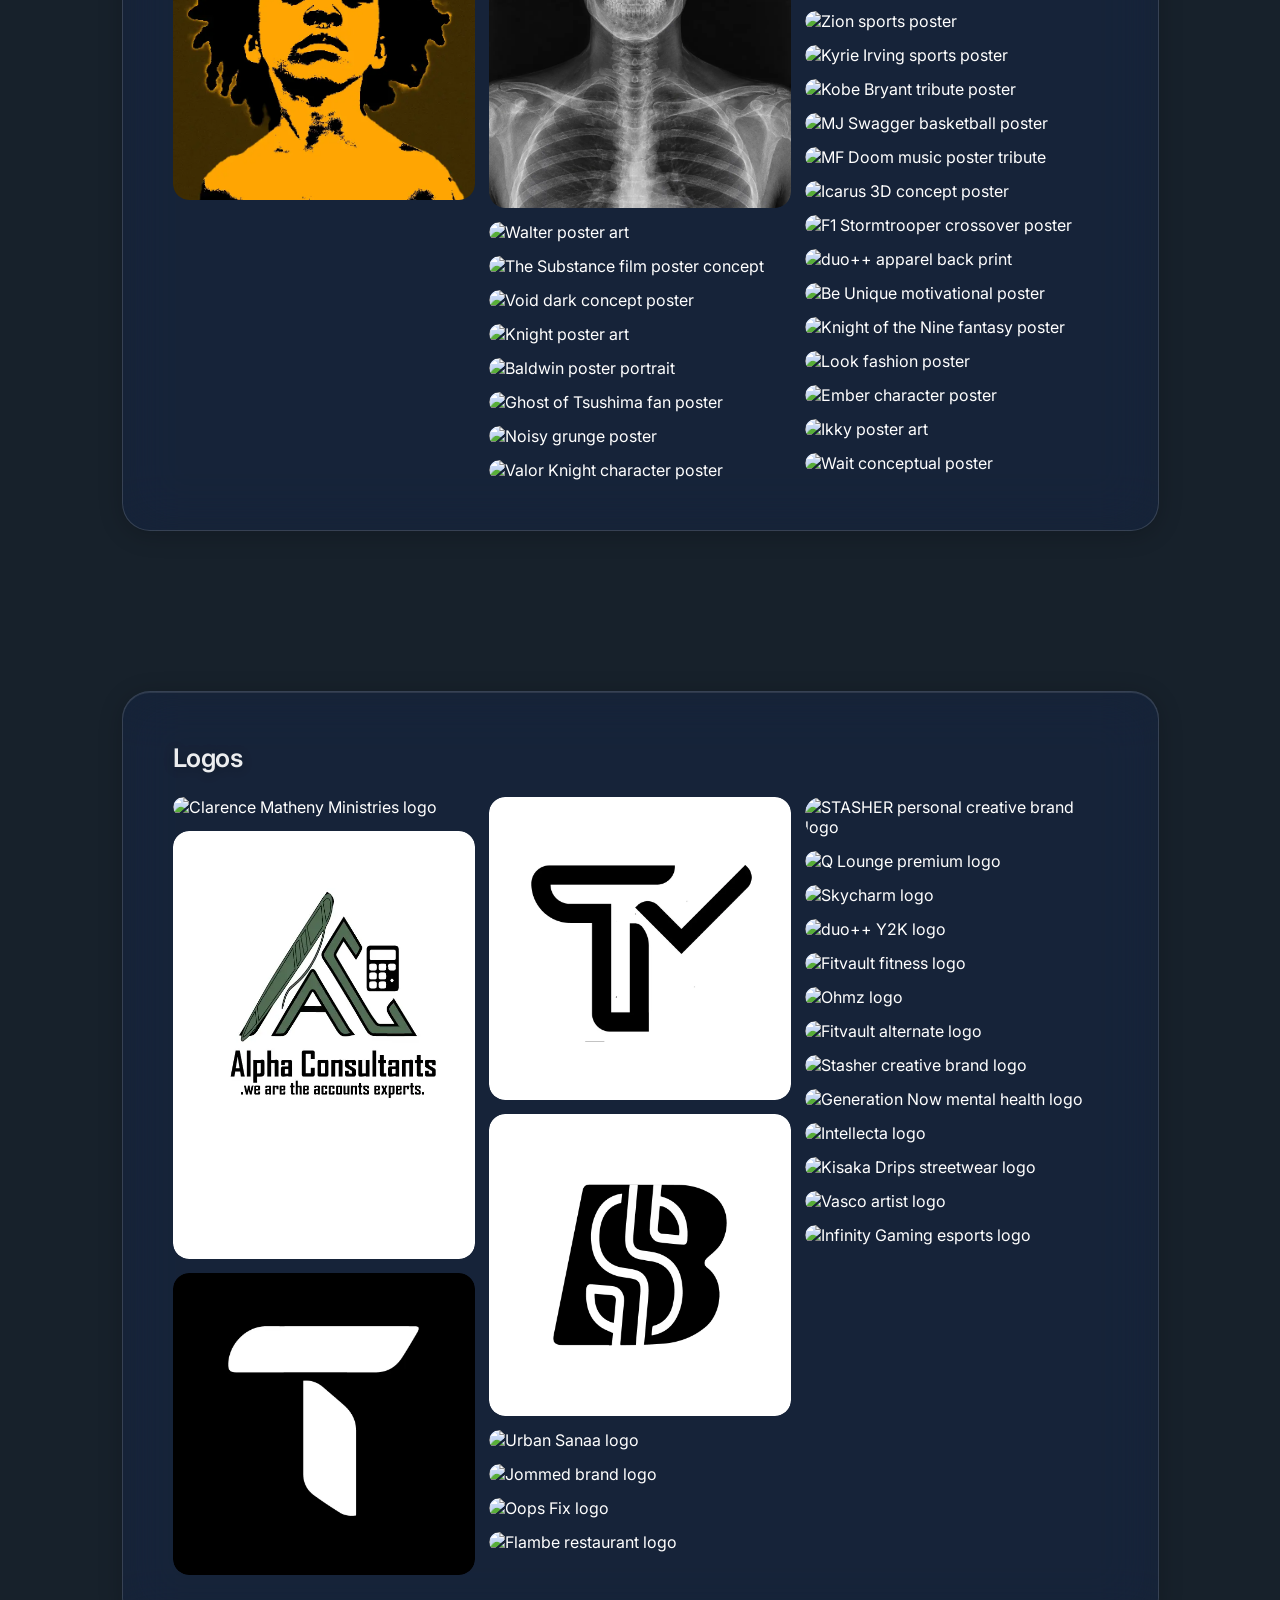
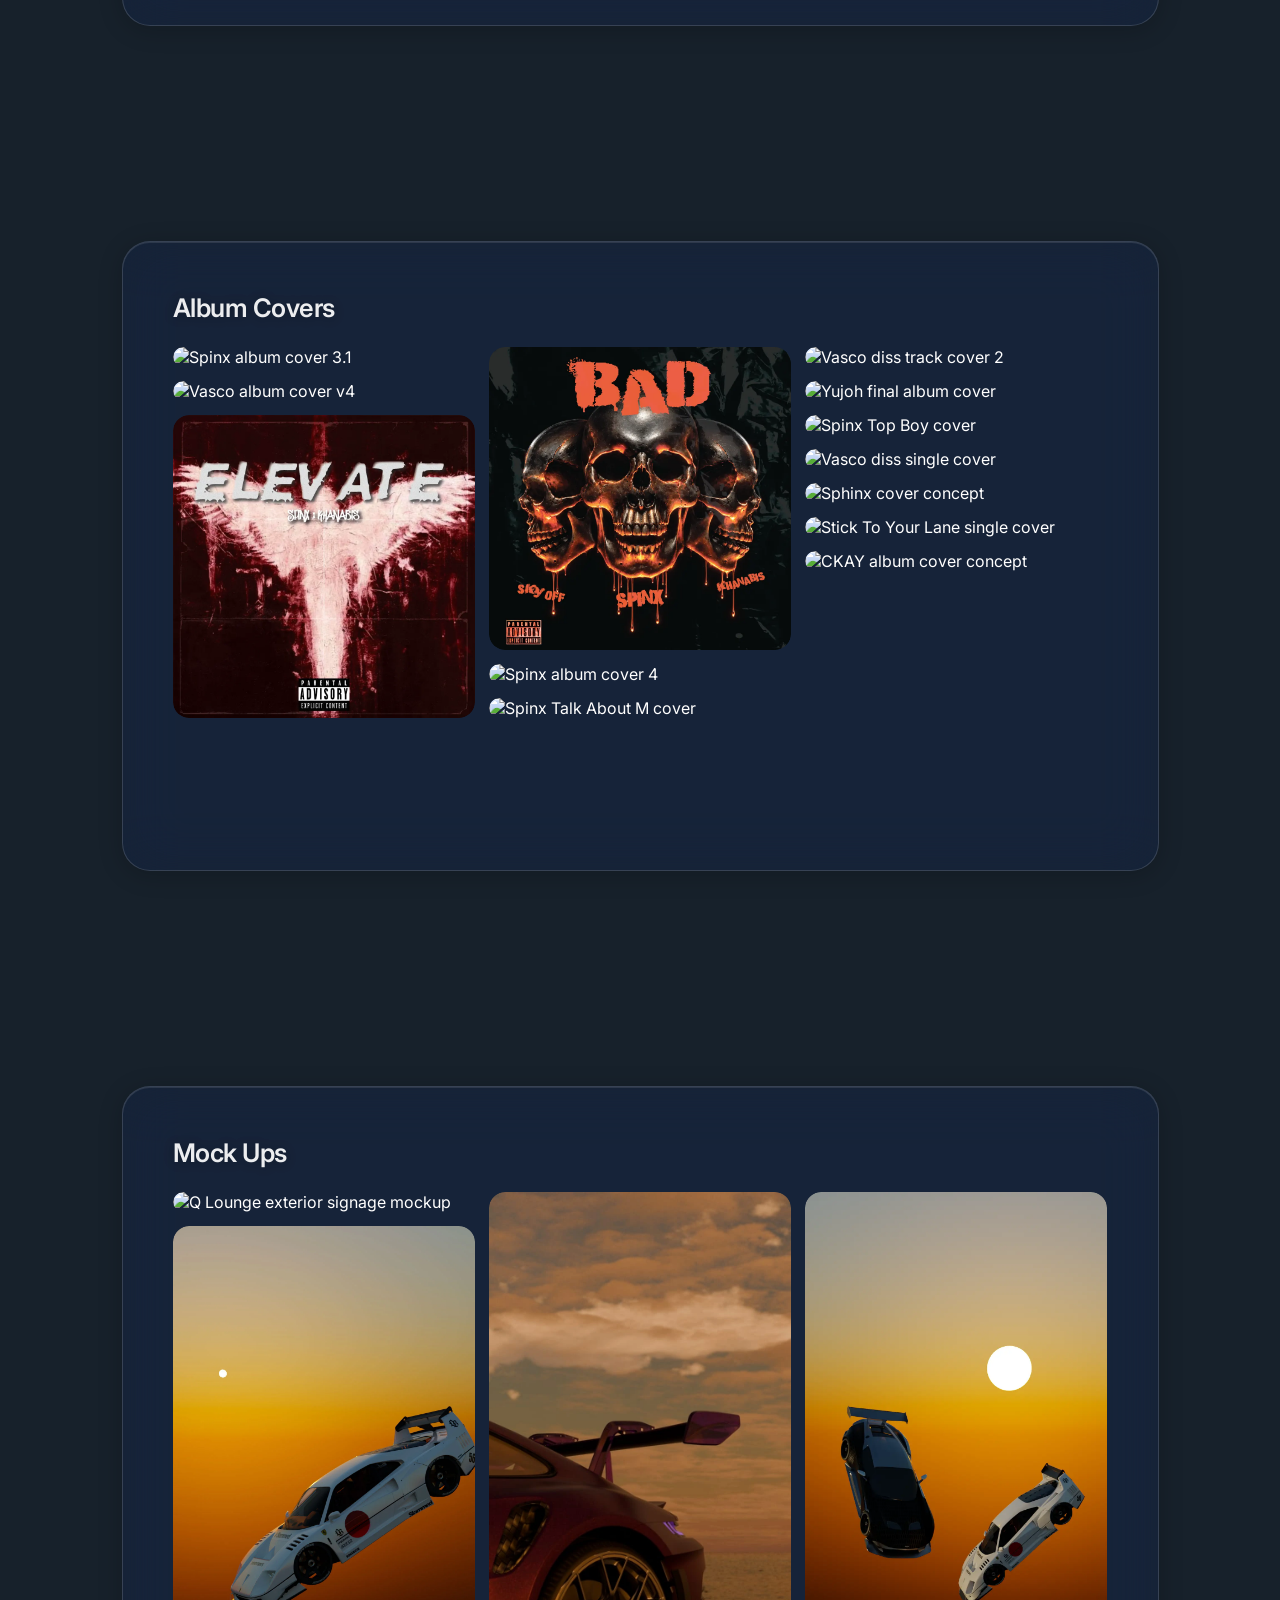
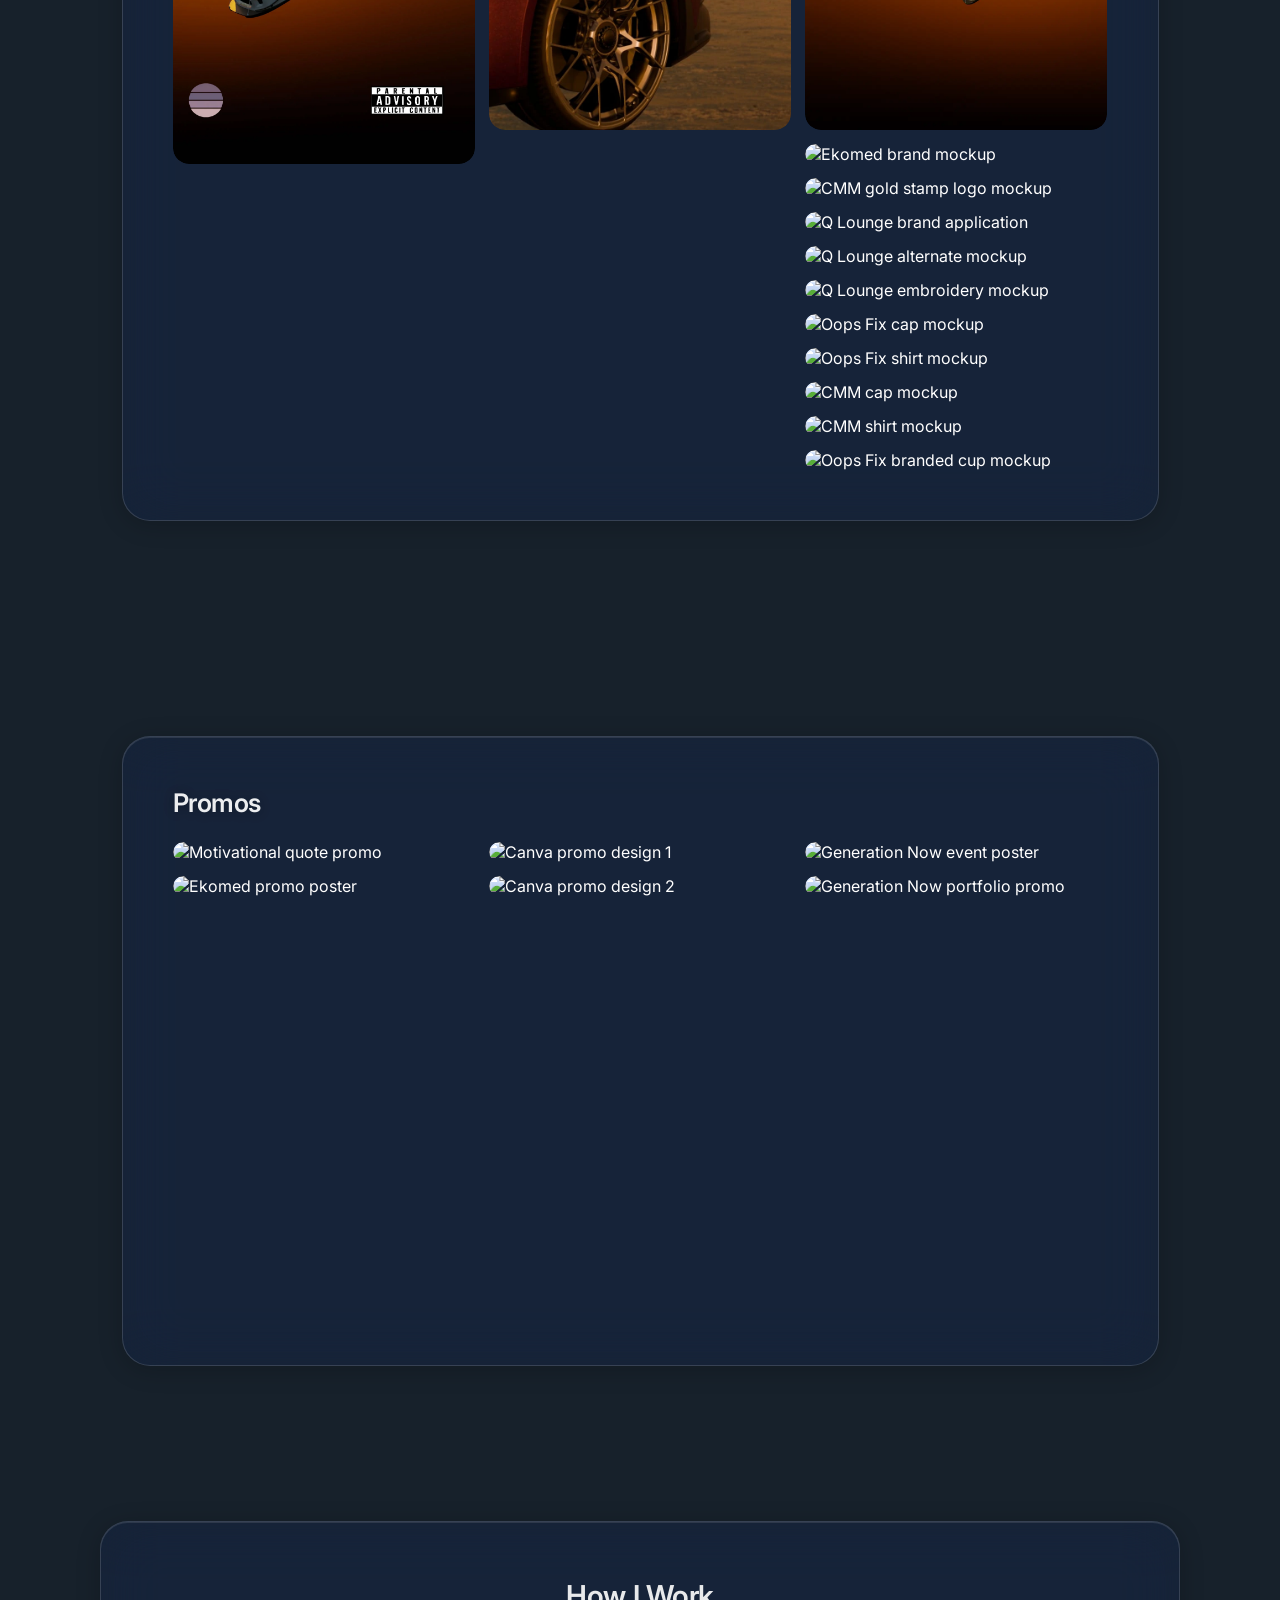
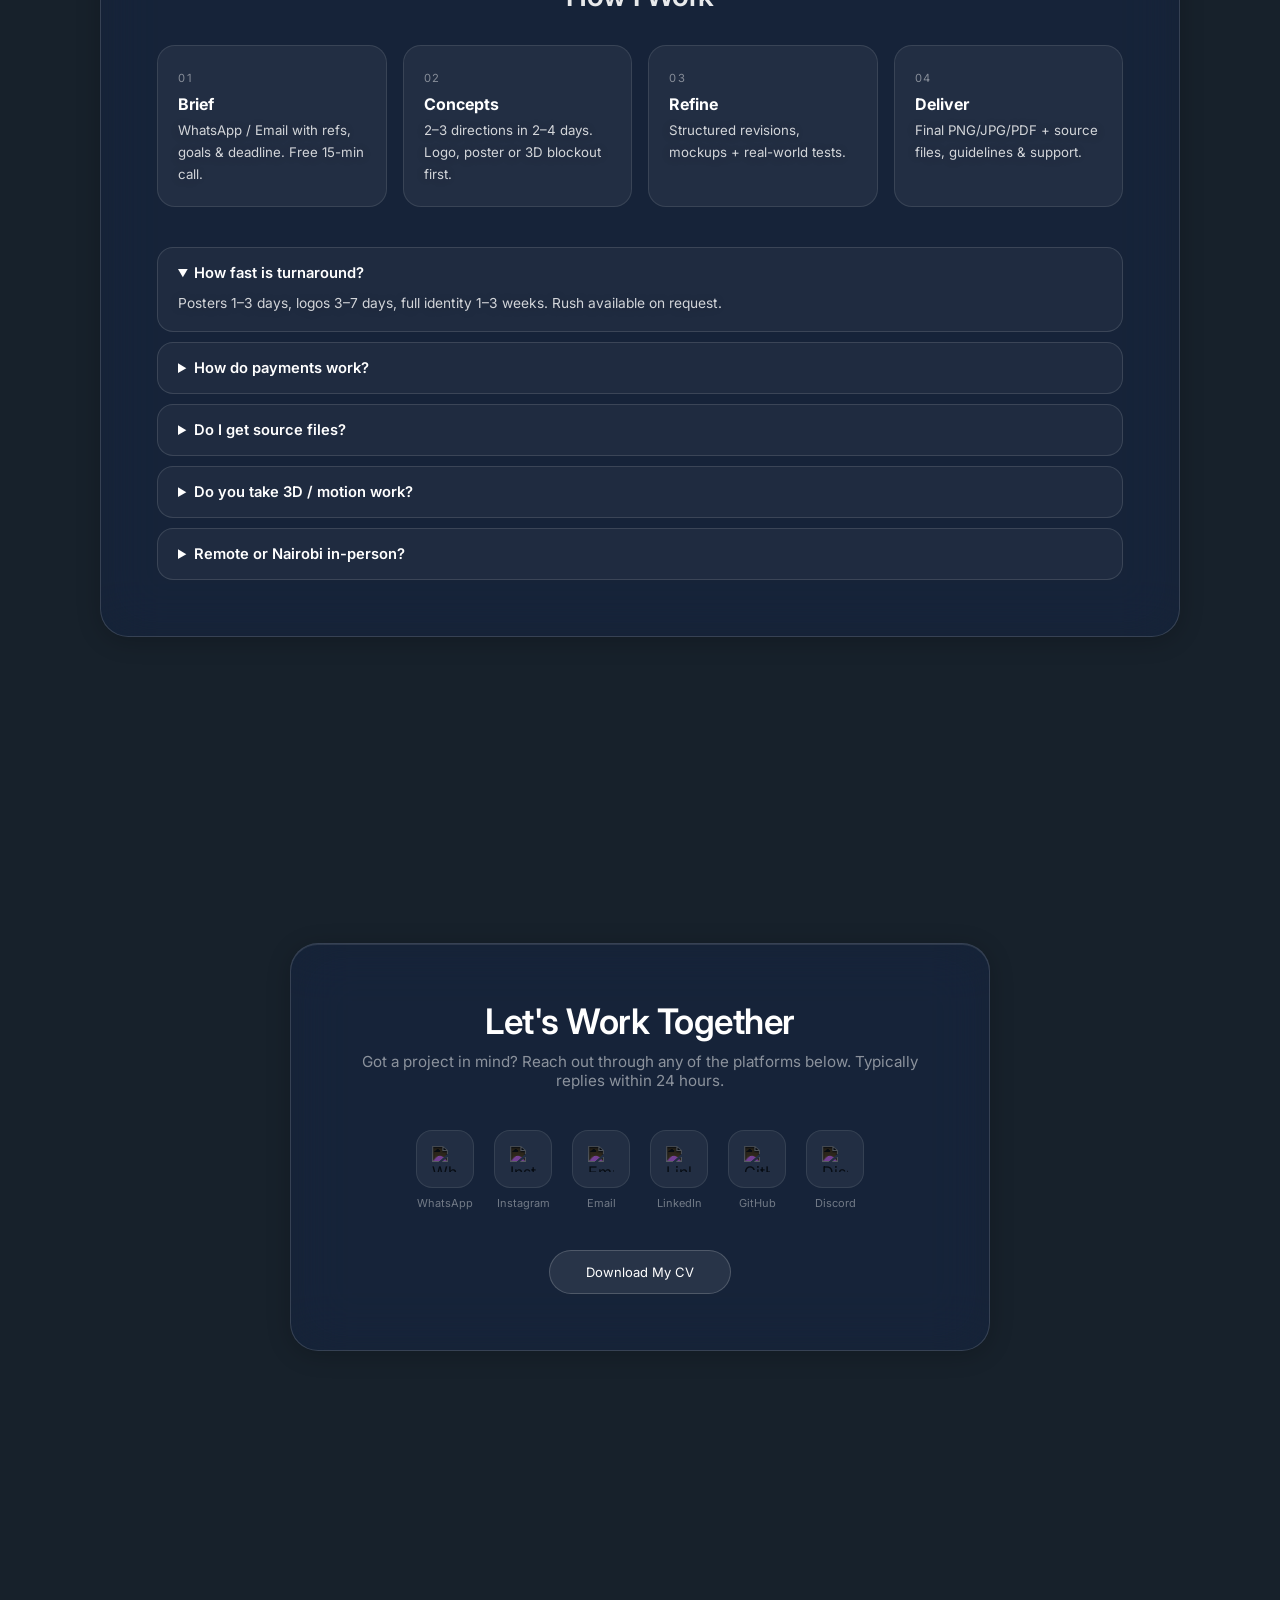
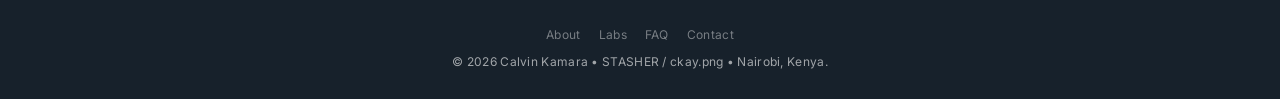
==== commit e89f34ab: "fixed logos panel" ====
--- a/index.html
+++ b/index.html
@@ -895,8 +895,8 @@
             <img
               loading="lazy"
               src="./IMAGES/alpha con.webp"
-              alt="Clarence Matheny Ministries logo"
-              data-caption="CMM Bible College logo"
+              alt="Alpha Con logo"
+              data-caption="Alpha Con logo"
             />
           </div>
           <div class="masonry-item">
@@ -914,12 +914,13 @@
               alt="Tendo app full lockup"
               data-caption="Tendo full lockup"
             />
-             <div class="masonry-item">
-            <img
-              loading="lazy"
-              src="./IMAGES/budgeter logo.svg"
-              alt="budgeter logo"
-              data-caption="budgeter full lockup"
+          </div>
+          <div class="masonry-item">
+            <img
+              loading="lazy"
+              src="./IMAGES/budgeter-logo.png"
+              alt="Budgeter app logo mark"
+              data-caption="Budgeter app logo"
             />
           </div>
           <div class="masonry-item">
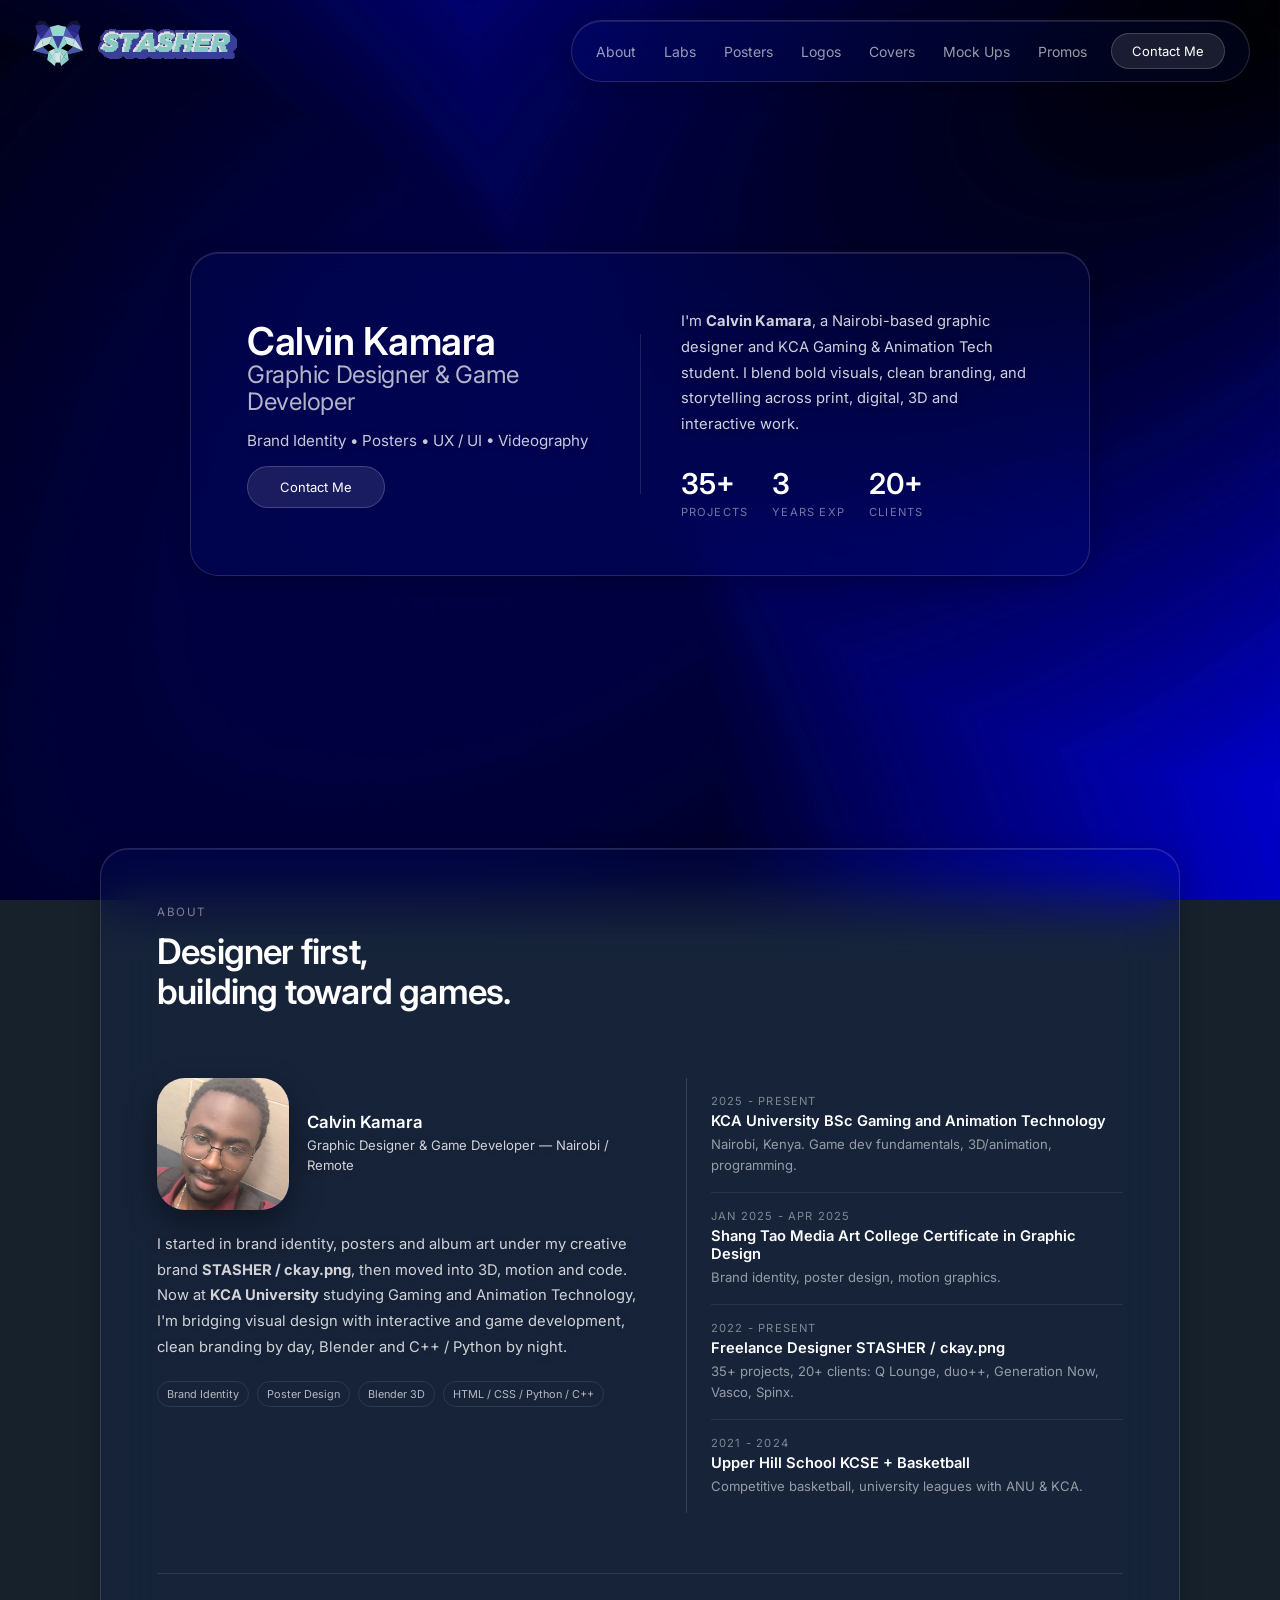
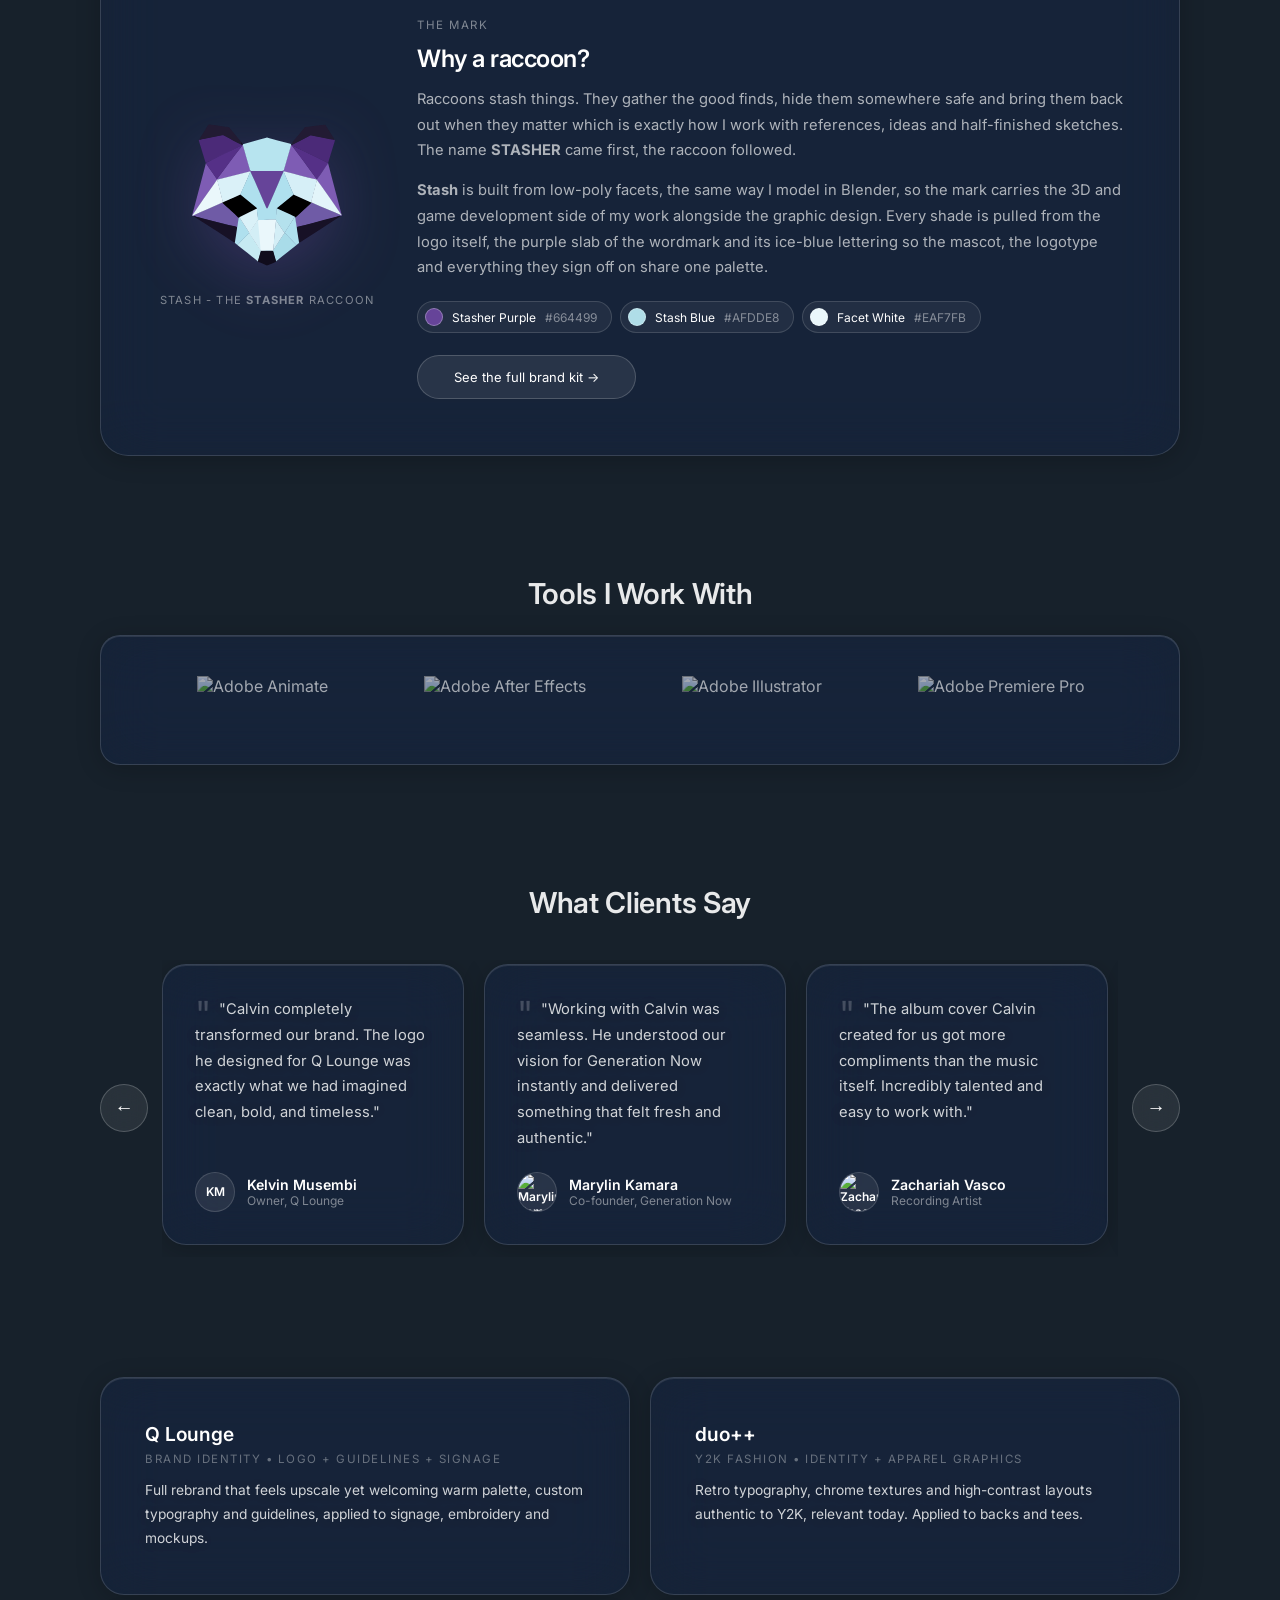
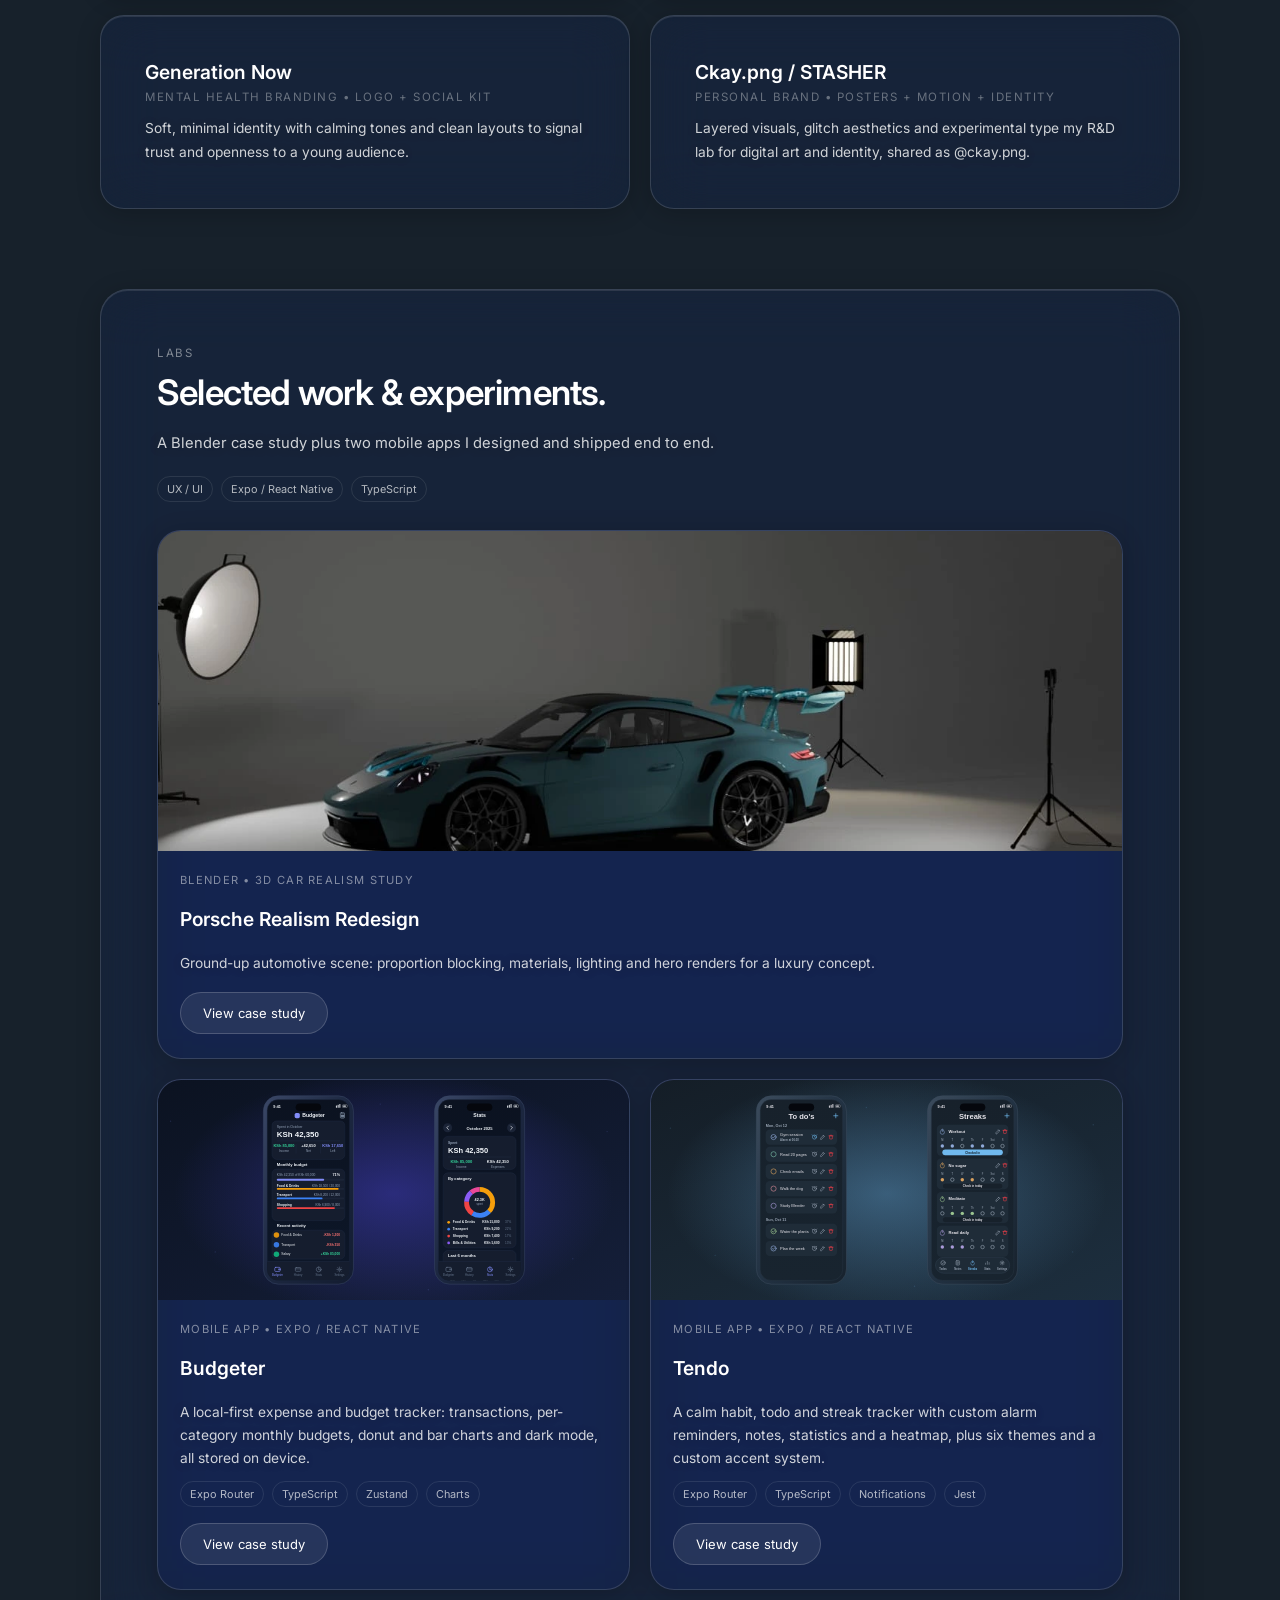
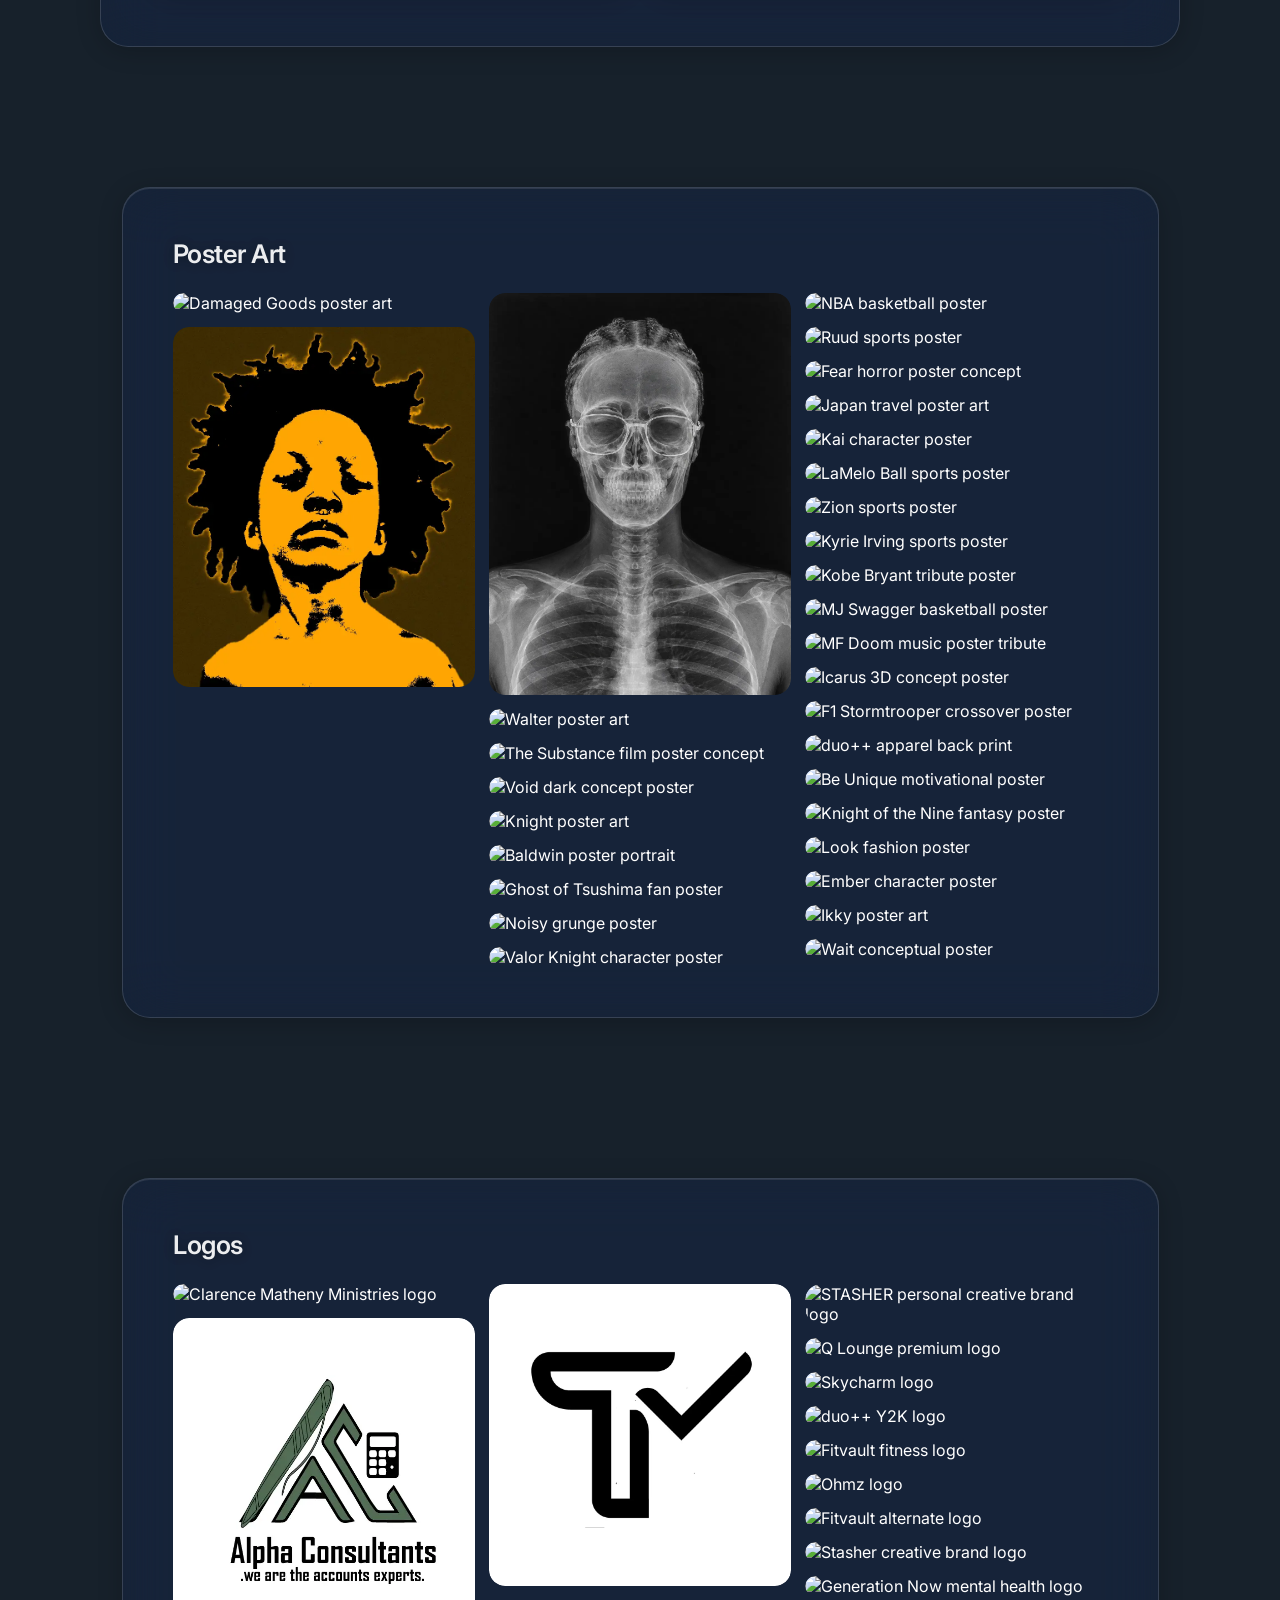
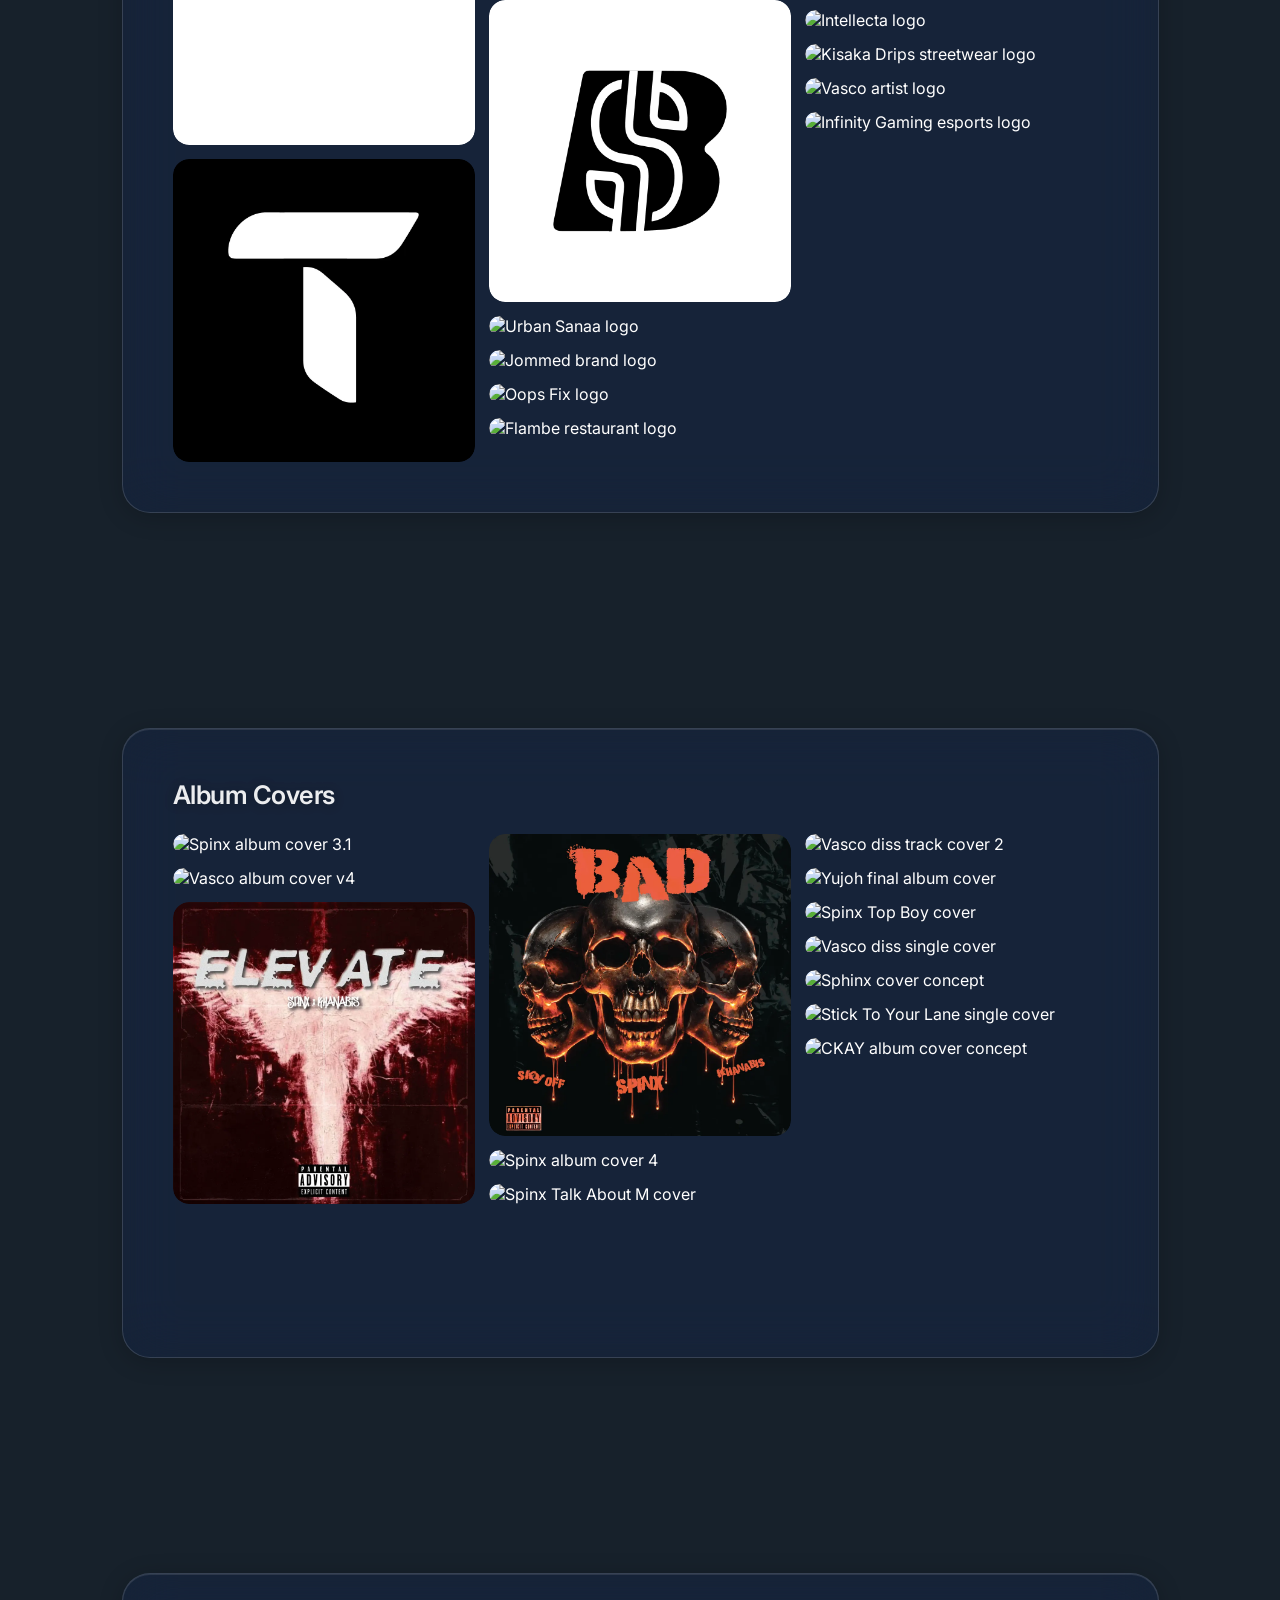
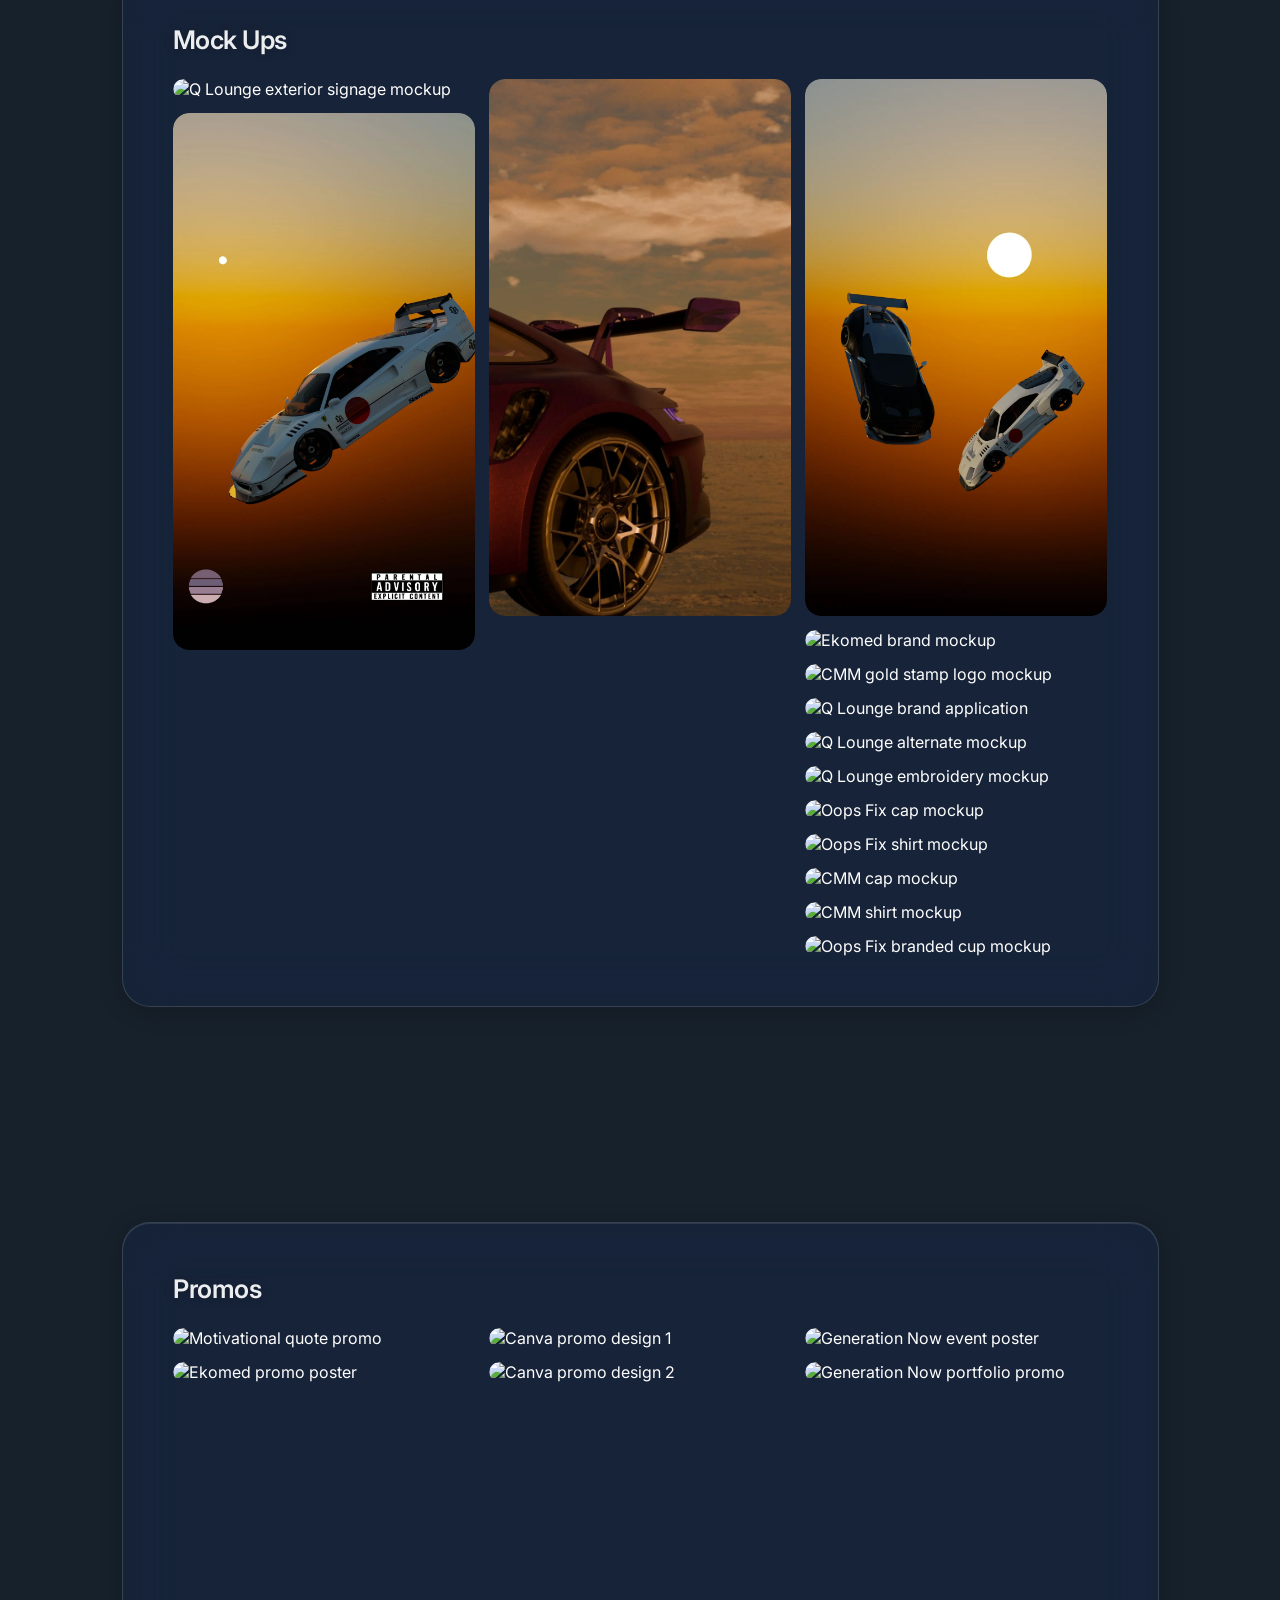
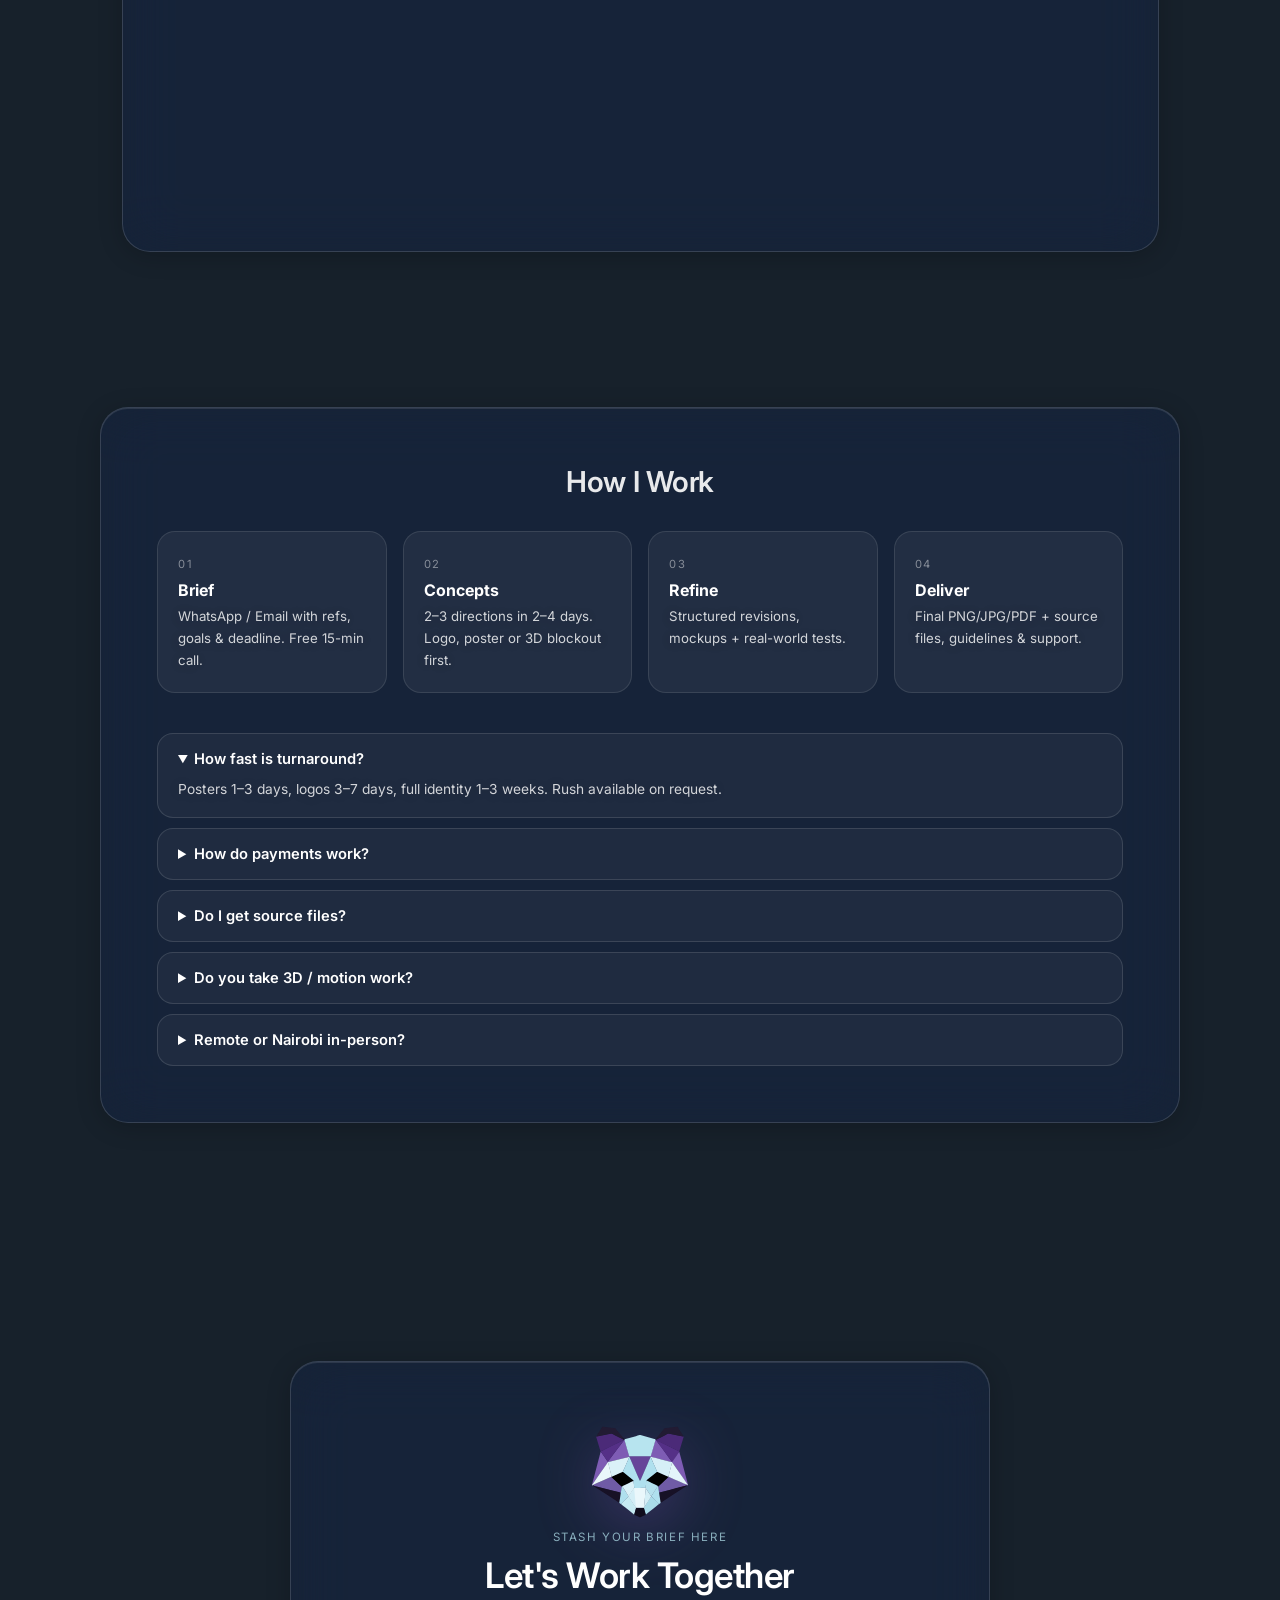
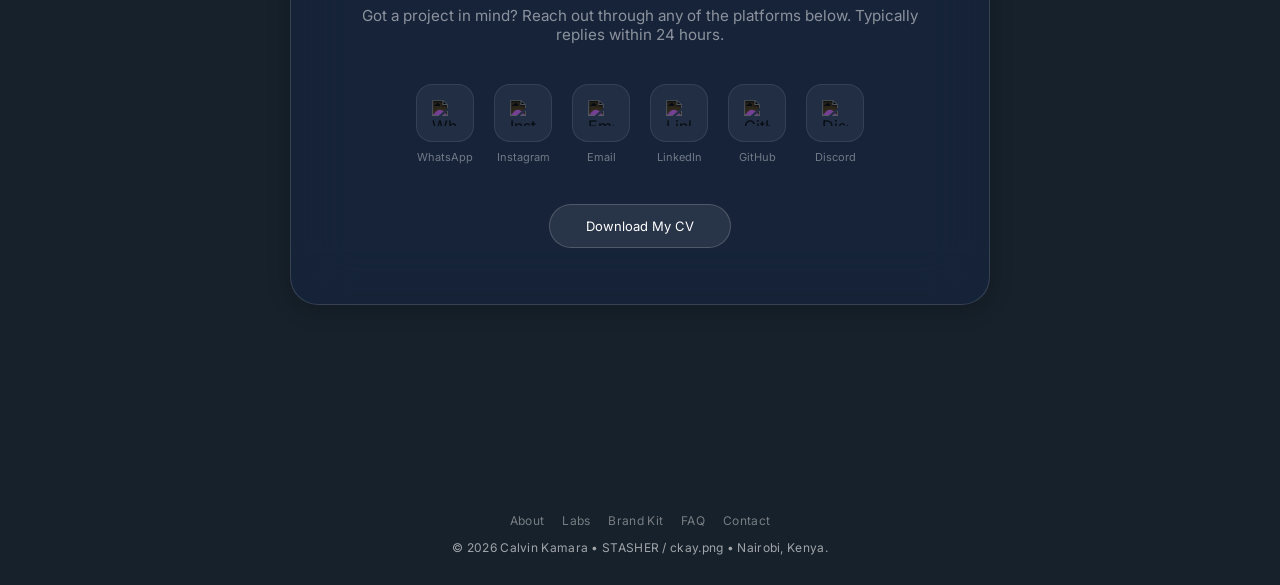
==== commit b37fc927: "added a mascot (stash) and refined the portfolio" ====
--- a/index.html
+++ b/index.html
@@ -3,7 +3,9 @@
   <head>
     <meta charset="UTF-8" />
     <title>Calvin Kamara — Graphic Designer &amp; Game Developer</title>
-    <link rel="icon" type="image/png" href="./IMAGES/Stasher-logo-.webp" />
+    <link rel="icon" type="image/png" sizes="32x32" href="./IMAGES/favicon-32.png" />
+    <link rel="icon" type="image/png" sizes="192x192" href="./IMAGES/favicon-192.png" />
+    <link rel="apple-touch-icon" href="./IMAGES/apple-touch-icon.png" />
     <meta name="viewport" content="width=device-width, initial-scale=1.0" />
     <meta
       name="description"
@@ -18,7 +20,12 @@
       content="Brand Identity • Posters • 3D & Game Dev • UX/UI • Videography. Nairobi / Remote."
     />
     <meta property="og:type" content="website" />
-    <meta property="og:image" content="./IMAGES/Stasher-logo-.webp" />
+    <meta property="og:image" content="./IMAGES/stasher-social.jpg" />
+    <meta property="og:image:width" content="1200" />
+    <meta property="og:image:height" content="630" />
+    <meta property="og:image:alt" content="STASHER — Calvin Kamara, Graphic Designer & Game Developer" />
+    <meta name="twitter:card" content="summary_large_image" />
+    <meta name="twitter:image" content="./IMAGES/stasher-social.jpg" />
     <meta name="theme-color" content="#17212b" />
     <script type="application/ld+json">
       {
@@ -129,8 +136,21 @@
     </button>
 
     <header>
-      <a href="#" class="logo">
-        <img src="./IMAGES/Stasher-logo-.webp" alt="Calvin Logo" />
+      <a href="#" class="logo" aria-label="Stasher — back to top">
+        <img
+          class="logo-mascot"
+          src="./IMAGES/stasher-mascot.svg"
+          alt=""
+          width="1000"
+          height="1000"
+        />
+        <img
+          class="logo-wordmark"
+          src="./IMAGES/stasher-wordmark.webp"
+          alt="Stasher"
+          width="928"
+          height="200"
+        />
       </a>
     </header>
 
@@ -289,6 +309,51 @@
             >
             <span class="timeline-desc"
               >Competitive basketball, university leagues with ANU & KCA.</span
+            >
+          </div>
+        </div>
+
+        <!-- Brand story — the raccoon mascot + why the logo looks like this -->
+        <div class="brand-story reveal">
+          <figure class="brand-story-art">
+            <img
+              src="./IMAGES/stasher-mascot.svg"
+              alt="Stash, the STASHER raccoon mascot"
+              loading="lazy"
+            />
+            <figcaption>Stash - the <b>STASHER</b> raccoon</figcaption>
+          </figure>
+          <div class="brand-story-copy">
+            <div class="section-label">The Mark</div>
+            <h3>Why a raccoon?</h3>
+            <p>
+              Raccoons stash things. They gather the good finds, hide them
+              somewhere safe and bring them back out when they matter which is
+              exactly how I work with references, ideas and half-finished
+              sketches. The name <b>STASHER</b> came first, the raccoon
+              followed.
+            </p>
+            <p>
+              <b>Stash</b> is built from low-poly facets, the same way I model
+              in Blender, so the mark carries the 3D and game development side
+              of my work alongside the graphic design. Every shade is pulled
+              from the logo itself, the purple slab of the wordmark and its
+              ice-blue lettering so the mascot, the logotype and everything they
+              sign off on share one palette.
+            </p>
+            <div class="brand-swatches">
+              <span class="brand-swatch" style="--swatch: #664499"
+                >Stasher Purple <em>#664499</em></span
+              >
+              <span class="brand-swatch" style="--swatch: #afdde8"
+                >Stash Blue <em>#AFDDE8</em></span
+              >
+              <span class="brand-swatch" style="--swatch: #eaf7fb"
+                >Facet White <em>#EAF7FB</em></span
+              >
+            </div>
+            <a class="cv-download-btn brandkit-cta" href="brand-kit.html"
+              >See the full brand kit &rarr;</a
             >
           </div>
         </div>
@@ -1473,6 +1538,15 @@
     <!-- Contact -->
     <section id="contact" class="contact-section">
       <div class="glass contact-card" data-aos="fade-up">
+        <div class="contact-mascot">
+          <img
+            src="./IMAGES/stasher-mascot.svg"
+            alt="Stash, the STASHER raccoon"
+            width="1000"
+            height="1000"
+          />
+          <p class="contact-mascot-line">Stash your brief here</p>
+        </div>
         <h2 class="contact-title">Let's Work Together</h2>
         <p>
           Got a project in mind? Reach out through any of the platforms below.
@@ -1590,6 +1664,7 @@
         <div class="footer-links">
           <a href="#about">About</a>
           <a href="#lab">Labs</a>
+          <a href="brand-kit.html">Brand Kit</a>
           <!-- PRICES HIDDEN per feedback — uncomment to restore <a href="#services">Services</a> -->
           <a href="#process">FAQ</a>
           <a href="#contact">Contact</a>
--- a/style.css
+++ b/style.css
@@ -72,13 +72,34 @@
    ══════════════════════════════ */
 header {
   position: fixed;
-  top: -50px;
+  top: 16px;
   left: 30px;
   z-index: 1000;
 }
 
-.logo img {
-  height: 200px;
+.logo {
+  display: flex;
+  align-items: center;
+  gap: 12px;
+}
+
+/* Raccoon mascot — the Stasher mark */
+.logo-mascot {
+  height: 56px;
+  width: auto;
+  display: block;
+  transition: transform 0.25s ease;
+  /* Same colour treatment as the wordmark so both stay in sync */
+  filter: hue-rotate(-22deg) saturate(1.25) brightness(0.9) contrast(1.05);
+}
+
+.logo:hover .logo-mascot {
+  transform: scale(1.06) rotate(-4deg);
+}
+
+/* STASHER wordmark (trimmed asset — no built-in padding) */
+.logo-wordmark {
+  height: 30px;
   width: auto;
   display: block;
   /* Static hue matched to bg6.jpg deep navy blue — cycling removed */
@@ -394,6 +415,94 @@
   flex-wrap: wrap;
   gap: 8px;
   margin-top: 20px;
+}
+
+/* ══════════════════════════════
+   BRAND STORY — mascot + logo rationale
+   ══════════════════════════════ */
+.brand-story {
+  grid-column: 1 / -1;
+  display: grid;
+  grid-template-columns: 220px 1fr;
+  gap: 40px;
+  align-items: center;
+  margin-top: 12px;
+  padding-top: 44px;
+  border-top: 1px solid rgba(255, 255, 255, 0.1);
+}
+
+.brand-story-art {
+  margin: 0;
+  display: flex;
+  flex-direction: column;
+  align-items: center;
+  gap: 14px;
+}
+
+.brand-story-art img {
+  width: 168px;
+  height: auto;
+  display: block;
+  filter: drop-shadow(0 18px 30px rgba(102, 68, 153, 0.35));
+}
+
+.brand-story-art figcaption {
+  font-size: 0.7rem;
+  text-transform: uppercase;
+  letter-spacing: 1.2px;
+  opacity: 0.45;
+  text-align: center;
+}
+
+.brand-story-copy h3 {
+  font-size: 1.5rem;
+  font-weight: 600;
+  letter-spacing: -0.5px;
+  margin-bottom: 14px;
+}
+
+.brand-story-copy p {
+  font-size: 0.92rem;
+  line-height: 1.75;
+  opacity: 0.65;
+  margin-bottom: 14px;
+}
+
+.brand-story-copy p:last-of-type {
+  margin-bottom: 0;
+}
+
+.brand-swatches {
+  display: flex;
+  flex-wrap: wrap;
+  gap: 8px;
+  margin-top: 20px;
+}
+
+.brand-swatch {
+  display: inline-flex;
+  align-items: center;
+  gap: 9px;
+  font-size: 0.75rem;
+  padding: 6px 14px 6px 7px;
+  border-radius: 999px;
+  border: 1px solid rgba(255, 255, 255, 0.14);
+  background: rgba(255, 255, 255, 0.05);
+  white-space: nowrap;
+}
+
+.brand-swatch::before {
+  content: "";
+  width: 16px;
+  height: 16px;
+  border-radius: 50%;
+  background: var(--swatch);
+  border: 1px solid rgba(255, 255, 255, 0.3);
+}
+
+.brand-swatch em {
+  font-style: normal;
+  opacity: 0.45;
 }
 
 .timeline {
@@ -1016,6 +1125,48 @@
   font-size: 0.95rem;
 }
 
+/* Stash waiting for your brief */
+.contact-mascot {
+  display: flex;
+  flex-direction: column;
+  align-items: center;
+  gap: 4px;
+  margin-bottom: 10px;
+}
+
+.contact-mascot img {
+  width: 108px;
+  height: auto;
+  display: block;
+  filter: drop-shadow(0 16px 28px rgba(102, 68, 153, 0.4));
+  animation: stash-float 3.6s ease-in-out infinite;
+}
+
+.contact-mascot-line {
+  margin: 0;
+  font-size: 0.72rem;
+  text-transform: uppercase;
+  letter-spacing: 1.6px;
+  color: #afdde8;
+  opacity: 0.75;
+}
+
+@keyframes stash-float {
+  0%,
+  100% {
+    transform: translateY(0);
+  }
+  50% {
+    transform: translateY(-9px);
+  }
+}
+
+@media (prefers-reduced-motion: reduce) {
+  .contact-mascot img {
+    animation: none;
+  }
+}
+
 .contact-icons {
   display: flex;
   justify-content: center;
@@ -1094,6 +1245,73 @@
   transform: translateY(-2px);
 }
 
+.btn-solid {
+  background: #664499;
+  border-color: #7e5cb4;
+}
+
+.btn-solid:hover {
+  background: #7e5cb4;
+}
+
+/* ══════════════════════════════
+   404
+   ══════════════════════════════ */
+.notfound {
+  min-height: 100vh;
+  display: flex;
+  align-items: center;
+  justify-content: center;
+  padding: 130px 24px 60px;
+}
+
+.notfound-card {
+  width: 100%;
+  max-width: 560px;
+  padding: 56px 48px;
+  border-radius: 28px;
+  text-align: center;
+}
+
+.notfound-mascot {
+  width: 164px;
+  height: auto;
+  display: block;
+  margin: 0 auto 18px;
+  filter: drop-shadow(0 18px 30px rgba(102, 68, 153, 0.4));
+  animation: stash-float 3.6s ease-in-out infinite;
+}
+
+.notfound-code {
+  font-size: 0.72rem;
+  text-transform: uppercase;
+  letter-spacing: 1.6px;
+  color: #afdde8;
+  opacity: 0.75;
+  margin-bottom: 14px;
+}
+
+.notfound-card h1 {
+  font-size: 2.4rem;
+  font-weight: 600;
+  letter-spacing: -1px;
+  margin-bottom: 16px;
+}
+
+.notfound-text {
+  font-size: 0.95rem;
+  line-height: 1.7;
+  opacity: 0.6;
+  margin-bottom: 34px;
+}
+
+.notfound-actions {
+  display: flex;
+  justify-content: center;
+  flex-wrap: wrap;
+  gap: 12px;
+}
+
 /* ══════════════════════════════
    GALLERY / CARDS POLISH
    ══════════════════════════════ */
@@ -1238,6 +1456,21 @@
   }
   .hamburger {
     display: block;
+  }
+
+  /* Compact logo lockup so it never crowds the hamburger */
+  header {
+    top: 14px;
+    left: 16px;
+  }
+  .logo {
+    gap: 8px;
+  }
+  .logo-mascot {
+    height: 42px;
+  }
+  .logo-wordmark {
+    height: 23px;
   }
 
   /* Hero */
@@ -1278,6 +1511,12 @@
     grid-template-columns: 1fr;
     padding: 32px 24px;
     gap: 28px;
+  }
+
+  .brand-story {
+    grid-template-columns: 1fr;
+    gap: 24px;
+    padding-top: 32px;
   }
 
   .section-title-left {
@@ -1718,3 +1957,403 @@
     gap: 14px;
   }
 }
+
+/* ══════════════════════════════
+   BRAND KIT PAGE
+   ══════════════════════════════ */
+.brandkit-logo {
+  position: fixed;
+  top: 16px;
+  left: 30px;
+  z-index: 1000;
+}
+
+.brandkit-back {
+  position: fixed;
+  top: 24px;
+  right: 30px;
+  z-index: 1000;
+  margin: 0;
+}
+
+.brandkit-page {
+  align-items: flex-start;
+  padding: 130px 100px 60px;
+}
+
+.brandkit-card {
+  width: 100%;
+  max-width: 1100px;
+  margin: 0 auto;
+  padding: 56px;
+  border-radius: 28px;
+}
+
+.brandkit-title {
+  font-size: 2.6rem;
+  font-weight: 600;
+  letter-spacing: -1px;
+  line-height: 1.1;
+}
+
+.brandkit-actions {
+  display: flex;
+  flex-wrap: wrap;
+  gap: 12px;
+  margin-top: 26px;
+}
+
+.brandkit-cta {
+  display: inline-block;
+  margin-top: 22px;
+}
+
+.brandkit-block {
+  margin-top: 52px;
+  padding-top: 44px;
+  border-top: 1px solid rgba(255, 255, 255, 0.1);
+}
+
+.brandkit-block h2 {
+  font-size: 1.7rem;
+  font-weight: 600;
+  letter-spacing: -0.6px;
+  margin-bottom: 8px;
+}
+
+.brandkit-label {
+  font-size: 0.7rem;
+  text-transform: uppercase;
+  letter-spacing: 1.5px;
+  opacity: 0.45;
+  margin-bottom: 10px;
+}
+
+.brandkit-note {
+  max-width: 660px;
+  font-size: 0.9rem;
+  line-height: 1.7;
+  opacity: 0.6;
+  margin-bottom: 26px;
+}
+
+.brandkit-copy p {
+  font-size: 0.92rem;
+  line-height: 1.75;
+  opacity: 0.65;
+  margin-bottom: 14px;
+}
+
+/* Mascot stage */
+.brandkit-mascot-grid {
+  display: grid;
+  grid-template-columns: 320px 1fr;
+  gap: 44px;
+  align-items: center;
+}
+
+.brandkit-mascot-stage {
+  margin: 0;
+  padding: 34px;
+  border-radius: 24px;
+  background: rgba(13, 18, 32, 0.62);
+  border: 1px solid rgba(255, 255, 255, 0.12);
+  display: flex;
+  flex-direction: column;
+  align-items: center;
+  gap: 16px;
+}
+
+.brandkit-mascot-stage img {
+  width: 210px;
+  height: auto;
+  display: block;
+  filter: drop-shadow(0 20px 34px rgba(102, 68, 153, 0.4));
+}
+
+.brandkit-mascot-stage figcaption {
+  font-size: 0.7rem;
+  text-transform: uppercase;
+  letter-spacing: 1.3px;
+  opacity: 0.5;
+}
+
+/* Lockups */
+.lockup-grid {
+  display: grid;
+  grid-template-columns: repeat(3, minmax(0, 1fr));
+  gap: 20px;
+  margin-top: 26px;
+}
+
+.lockup-preview {
+  height: 176px;
+  display: flex;
+  align-items: center;
+  justify-content: center;
+  padding: 20px;
+  margin-bottom: 16px;
+  border-radius: 20px;
+  background: rgba(13, 18, 32, 0.62);
+  border: 1px solid rgba(255, 255, 255, 0.12);
+}
+
+.lockup-lockup {
+  display: flex;
+  align-items: center;
+  gap: 14px;
+}
+
+.lockup-mascot {
+  height: 76px;
+  width: auto;
+  display: block;
+}
+
+.lockup-word {
+  height: 34px;
+  width: auto;
+  display: block;
+}
+
+.lockup-mark {
+  height: 116px;
+  width: auto;
+  display: block;
+}
+
+.lockup-wordmark-only {
+  height: 42px;
+  width: auto;
+  display: block;
+}
+
+.lockup-card h3 {
+  font-size: 0.78rem;
+  text-transform: uppercase;
+  letter-spacing: 1.4px;
+  opacity: 0.7;
+  margin-bottom: 8px;
+}
+
+.lockup-card p {
+  font-size: 0.85rem;
+  line-height: 1.7;
+  opacity: 0.6;
+}
+
+/* Palette */
+.palette-grid {
+  display: grid;
+  grid-template-columns: repeat(auto-fit, minmax(230px, 1fr));
+  gap: 16px;
+}
+
+.swatch-card {
+  display: flex;
+  align-items: flex-start;
+  gap: 14px;
+  padding: 16px;
+  border-radius: 18px;
+  background: rgba(13, 18, 32, 0.62);
+  border: 1px solid rgba(255, 255, 255, 0.12);
+}
+
+.swatch-chip {
+  flex: 0 0 auto;
+  width: 46px;
+  height: 46px;
+  border-radius: 13px;
+  background: var(--c);
+  border: 1px solid rgba(255, 255, 255, 0.22);
+}
+
+.swatch-meta h3 {
+  font-size: 0.88rem;
+  font-weight: 600;
+  margin-bottom: 4px;
+}
+
+.swatch-meta code {
+  display: inline-block;
+  font-size: 0.74rem;
+  letter-spacing: 0.5px;
+  color: #afdde8;
+  opacity: 0.9;
+  margin-bottom: 6px;
+}
+
+.swatch-meta p {
+  font-size: 0.78rem;
+  line-height: 1.6;
+  opacity: 0.55;
+}
+
+/* Typography */
+.type-grid {
+  display: grid;
+  grid-template-columns: repeat(2, minmax(0, 1fr));
+  gap: 20px;
+  margin-top: 26px;
+}
+
+.type-card {
+  padding: 22px;
+  border-radius: 18px;
+  background: rgba(13, 18, 32, 0.62);
+  border: 1px solid rgba(255, 255, 255, 0.12);
+}
+
+.type-role {
+  display: block;
+  font-size: 0.68rem;
+  text-transform: uppercase;
+  letter-spacing: 1.4px;
+  opacity: 0.45;
+  margin-bottom: 16px;
+}
+
+.type-sample {
+  margin-bottom: 14px;
+}
+
+.type-sample-logo img {
+  height: 36px;
+  width: auto;
+  display: block;
+}
+
+.type-sample-h {
+  font-size: 1.7rem;
+  font-weight: 600;
+  letter-spacing: -0.6px;
+}
+
+.type-sample-p {
+  font-size: 0.92rem;
+  line-height: 1.75;
+  opacity: 0.75;
+}
+
+.type-sample-label {
+  font-size: 0.72rem;
+  text-transform: uppercase;
+  letter-spacing: 1.5px;
+  opacity: 0.55;
+}
+
+.type-desc {
+  font-size: 0.78rem;
+  line-height: 1.65;
+  opacity: 0.55;
+}
+
+/* Usage rules */
+.rules-grid {
+  display: grid;
+  grid-template-columns: repeat(2, minmax(0, 1fr));
+  gap: 20px;
+  margin-top: 26px;
+}
+
+.rule-col {
+  padding: 24px;
+  border-radius: 18px;
+  background: rgba(13, 18, 32, 0.62);
+  border: 1px solid rgba(255, 255, 255, 0.12);
+}
+
+.rule-col h3 {
+  font-size: 0.78rem;
+  text-transform: uppercase;
+  letter-spacing: 1.5px;
+  margin-bottom: 16px;
+}
+
+.rule-do h3 {
+  color: #afdde8;
+  opacity: 0.9;
+}
+
+.rule-dont h3 {
+  opacity: 0.7;
+}
+
+.rule-col ul {
+  list-style: none;
+}
+
+.rule-col li {
+  position: relative;
+  padding-left: 26px;
+  font-size: 0.85rem;
+  line-height: 1.7;
+  opacity: 0.65;
+  margin-bottom: 10px;
+}
+
+.rule-col li::before {
+  position: absolute;
+  left: 0;
+  top: 0;
+}
+
+.rule-do li::before {
+  content: "\2713";
+  color: #afdde8;
+  opacity: 0.95;
+}
+
+.rule-dont li::before {
+  content: "\2715";
+  color: #ffffff;
+  opacity: 0.5;
+}
+
+/* Brand kit — responsive */
+@media (max-width: 1024px) {
+  .brandkit-page {
+    padding: 130px 40px 50px;
+  }
+  .brandkit-card {
+    padding: 44px 36px;
+  }
+  .brandkit-mascot-grid,
+  .lockup-grid {
+    grid-template-columns: 1fr;
+  }
+  .type-grid,
+  .rules-grid {
+    grid-template-columns: 1fr;
+  }
+}
+
+@media (max-width: 768px) {
+  .brandkit-logo {
+    top: 14px;
+    left: 16px;
+  }
+  .brandkit-back {
+    top: 16px;
+    right: 16px;
+    padding: 9px 18px;
+    font-size: 12px;
+  }
+  .brandkit-page {
+    padding: 96px 20px 40px;
+  }
+  .brandkit-card {
+    padding: 32px 24px;
+  }
+  .brandkit-title {
+    font-size: 2rem;
+  }
+  .brandkit-block {
+    margin-top: 40px;
+    padding-top: 34px;
+  }
+  .brandkit-block h2 {
+    font-size: 1.4rem;
+  }
+}
+
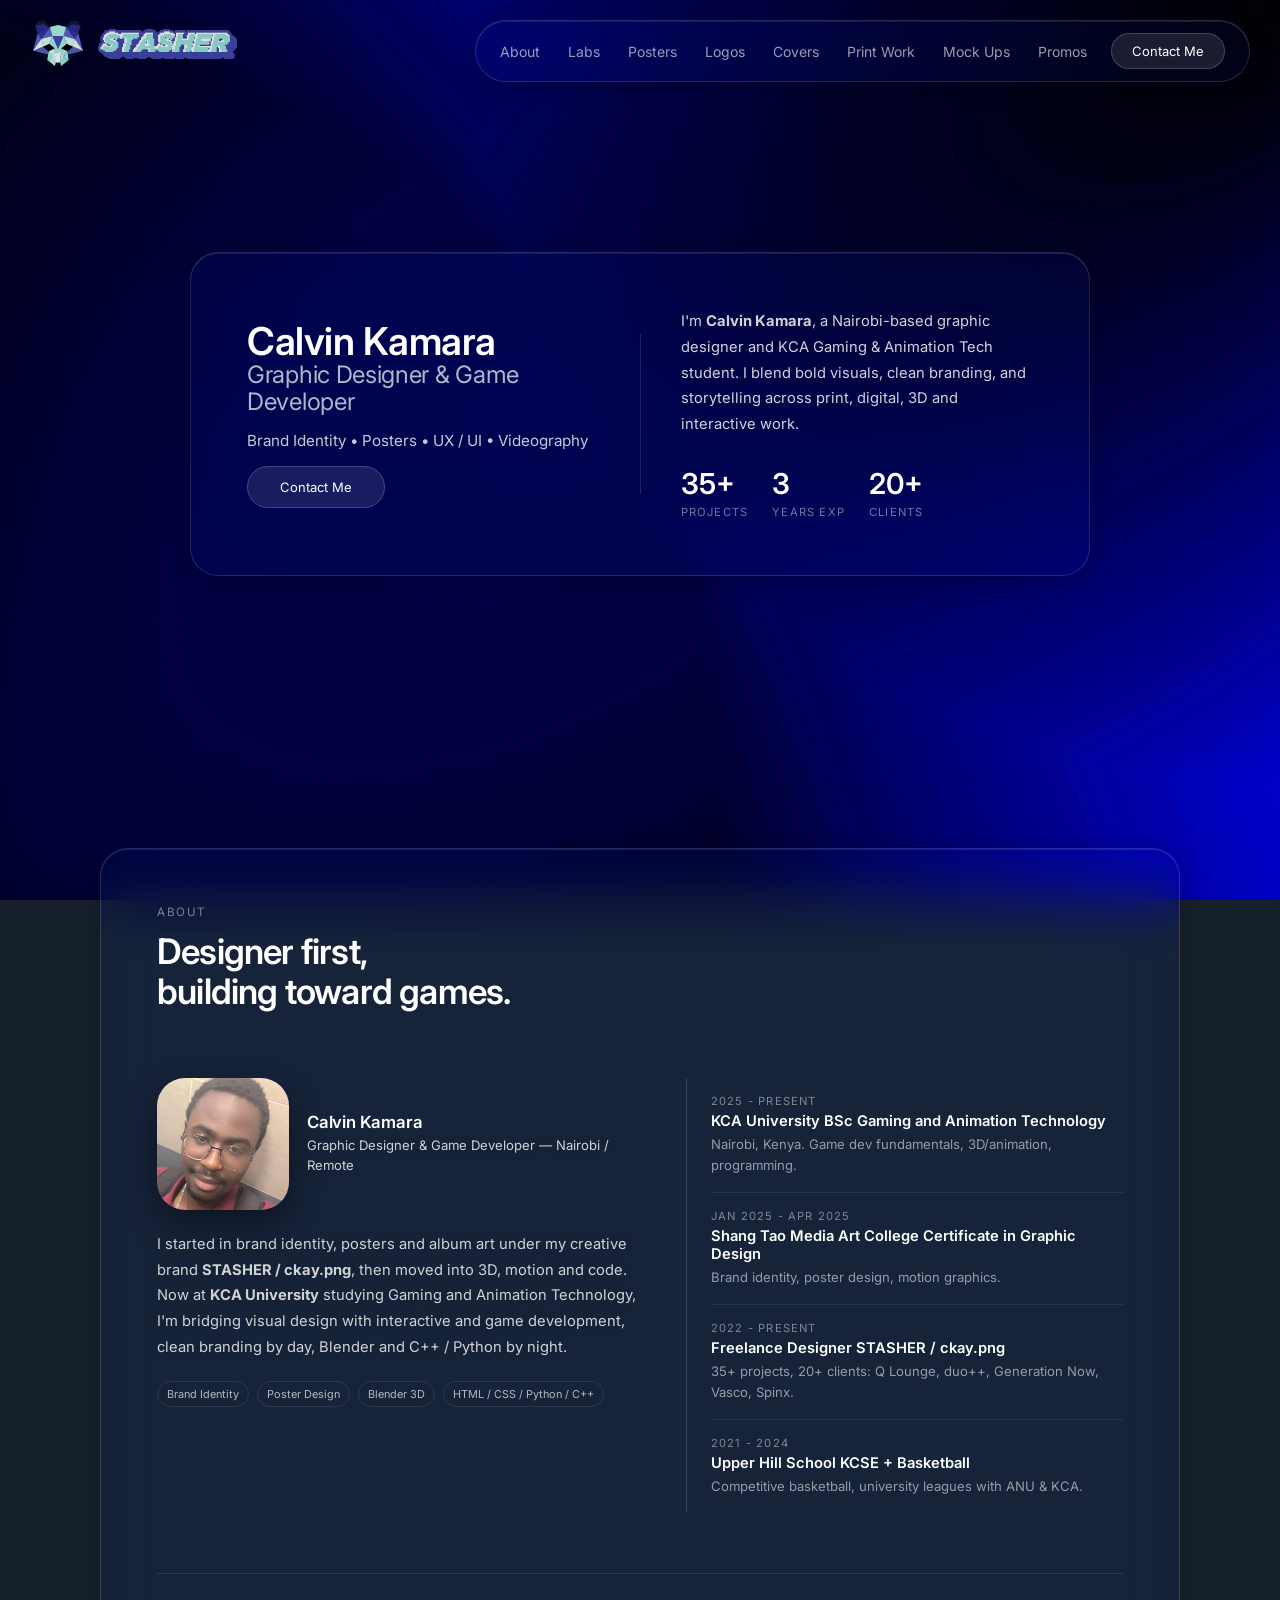
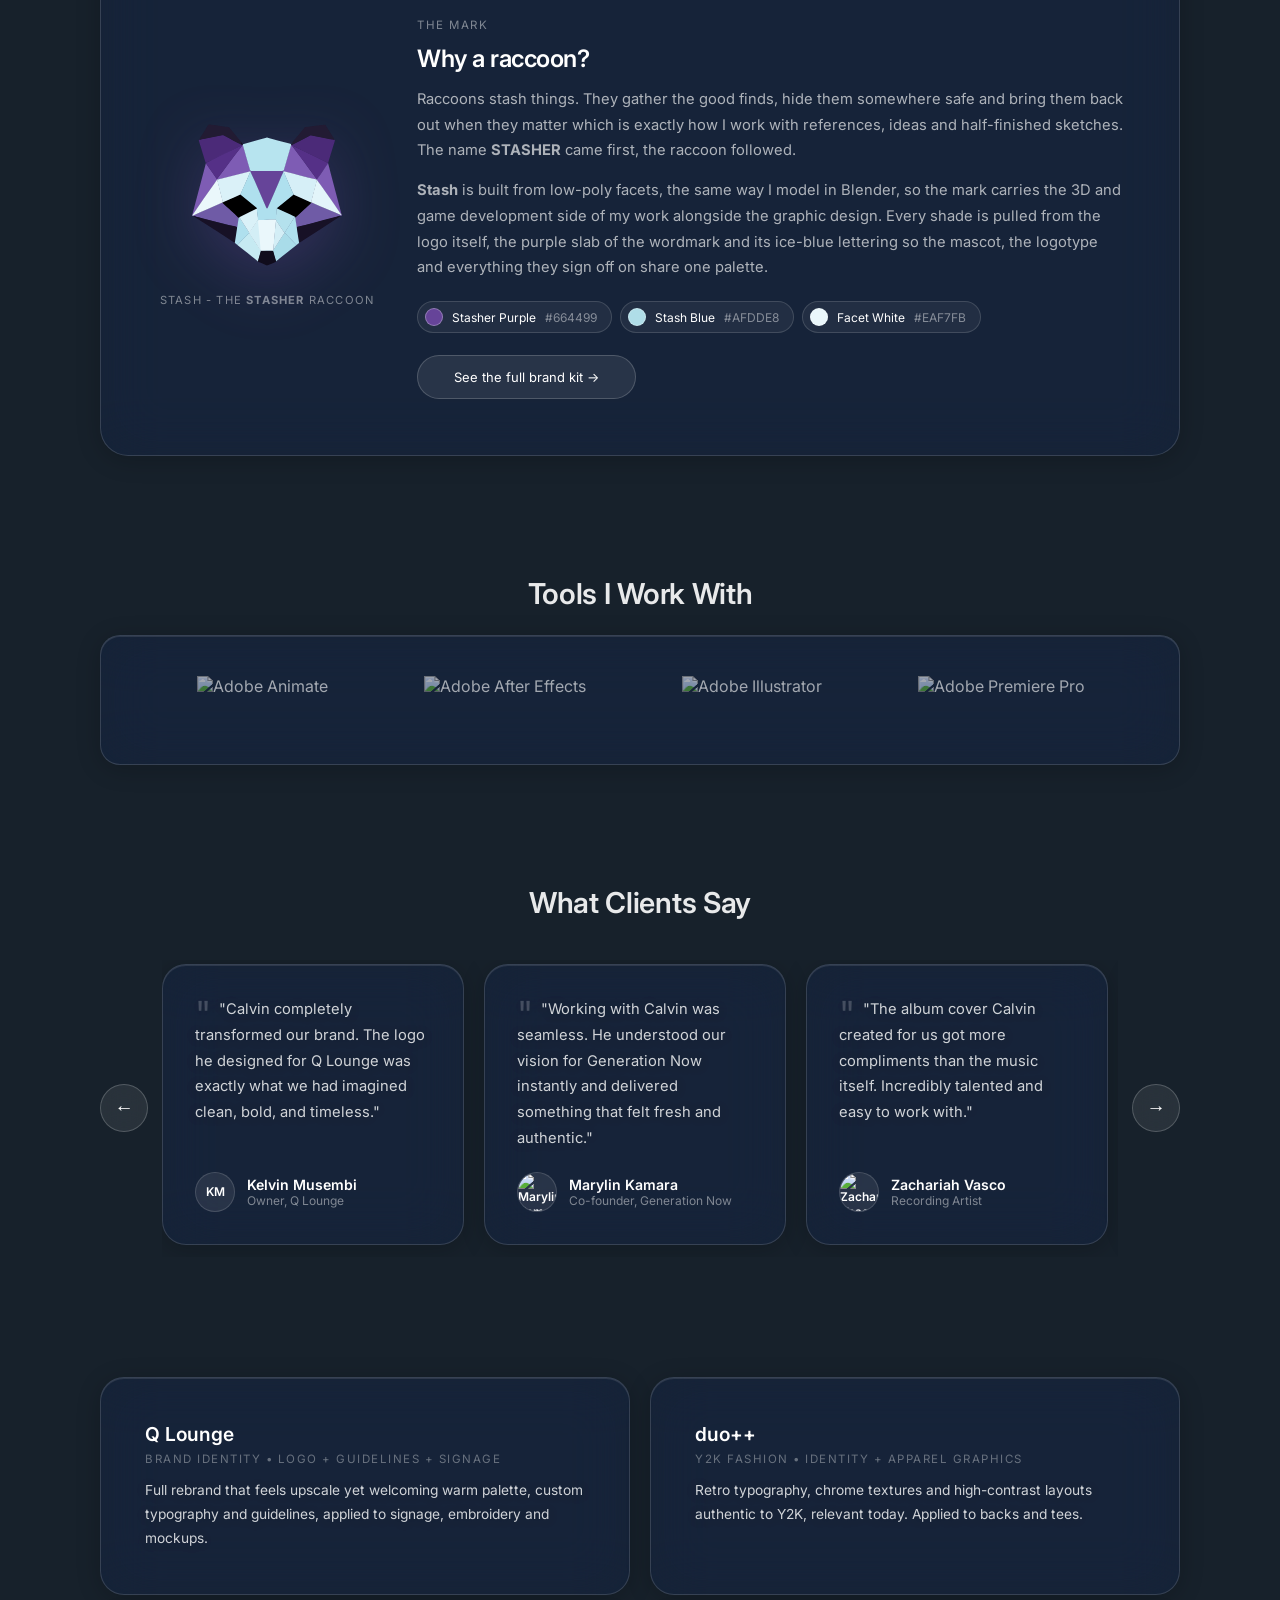
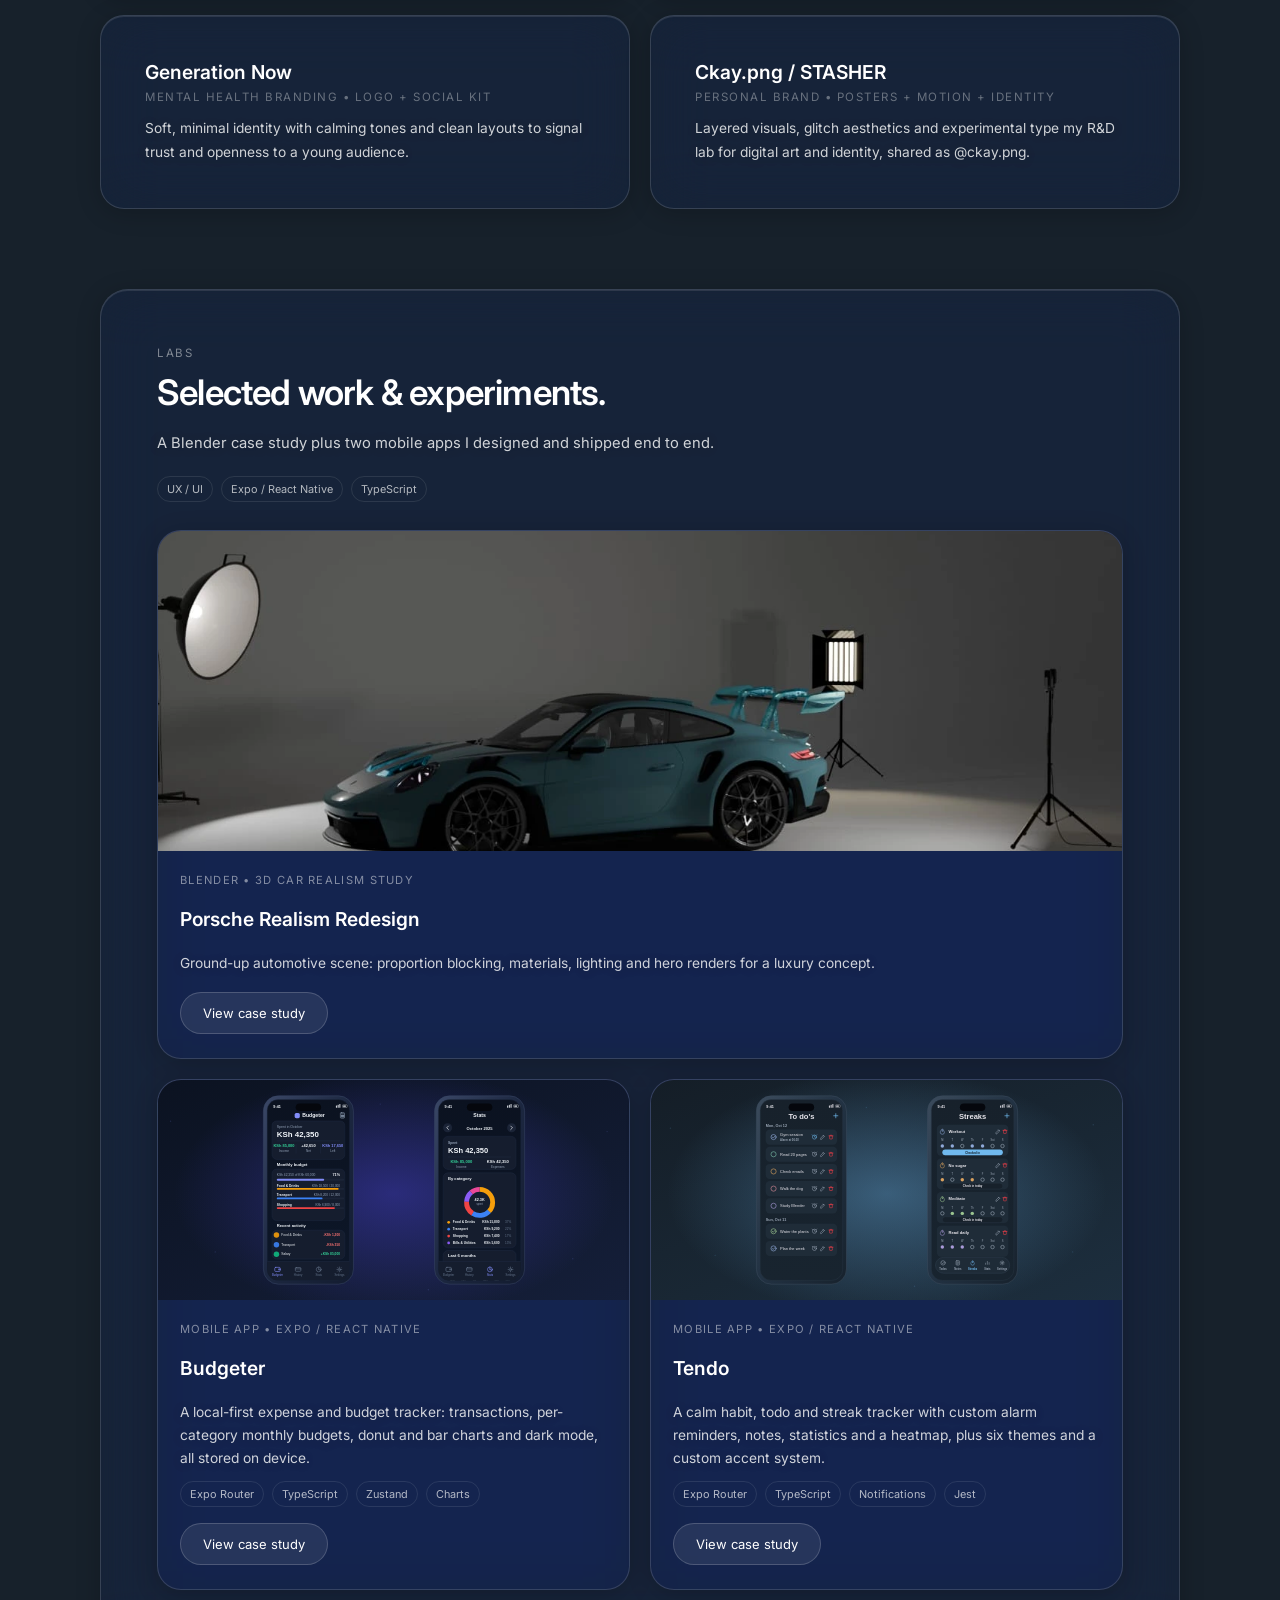
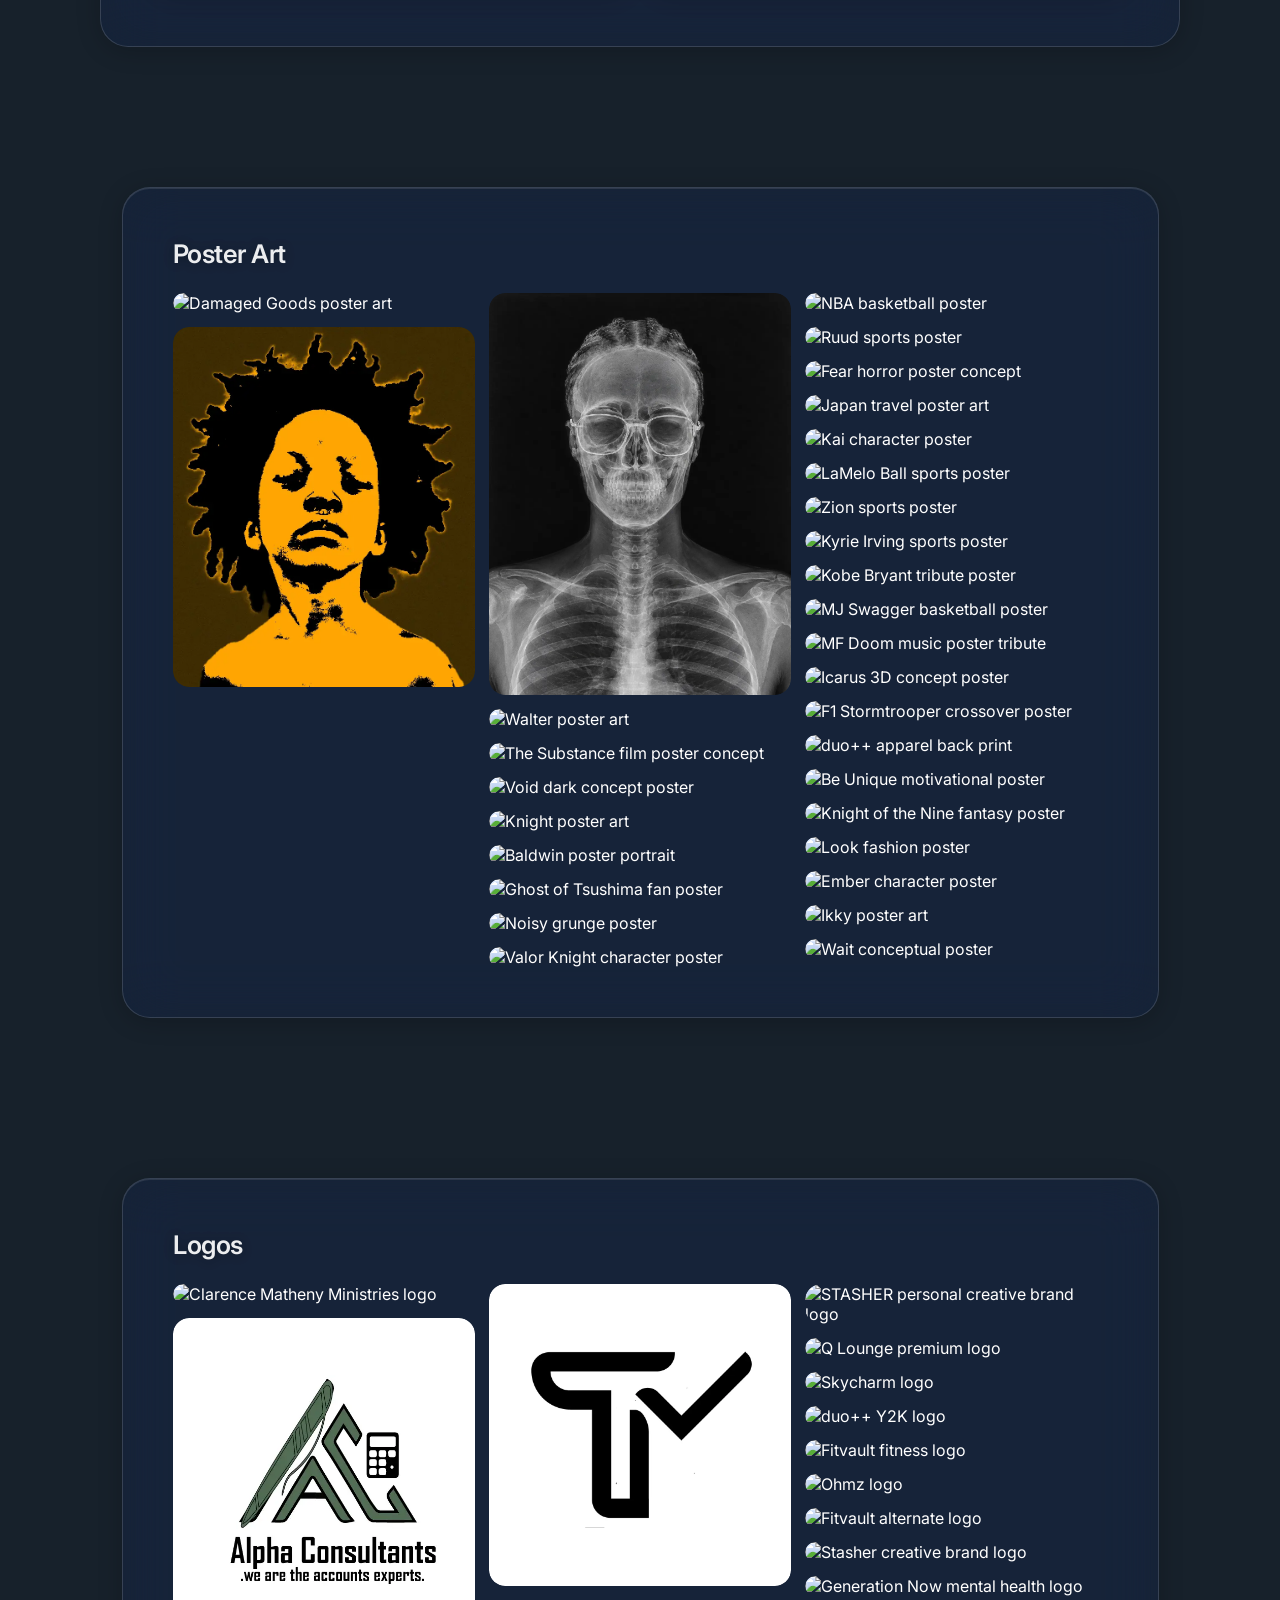
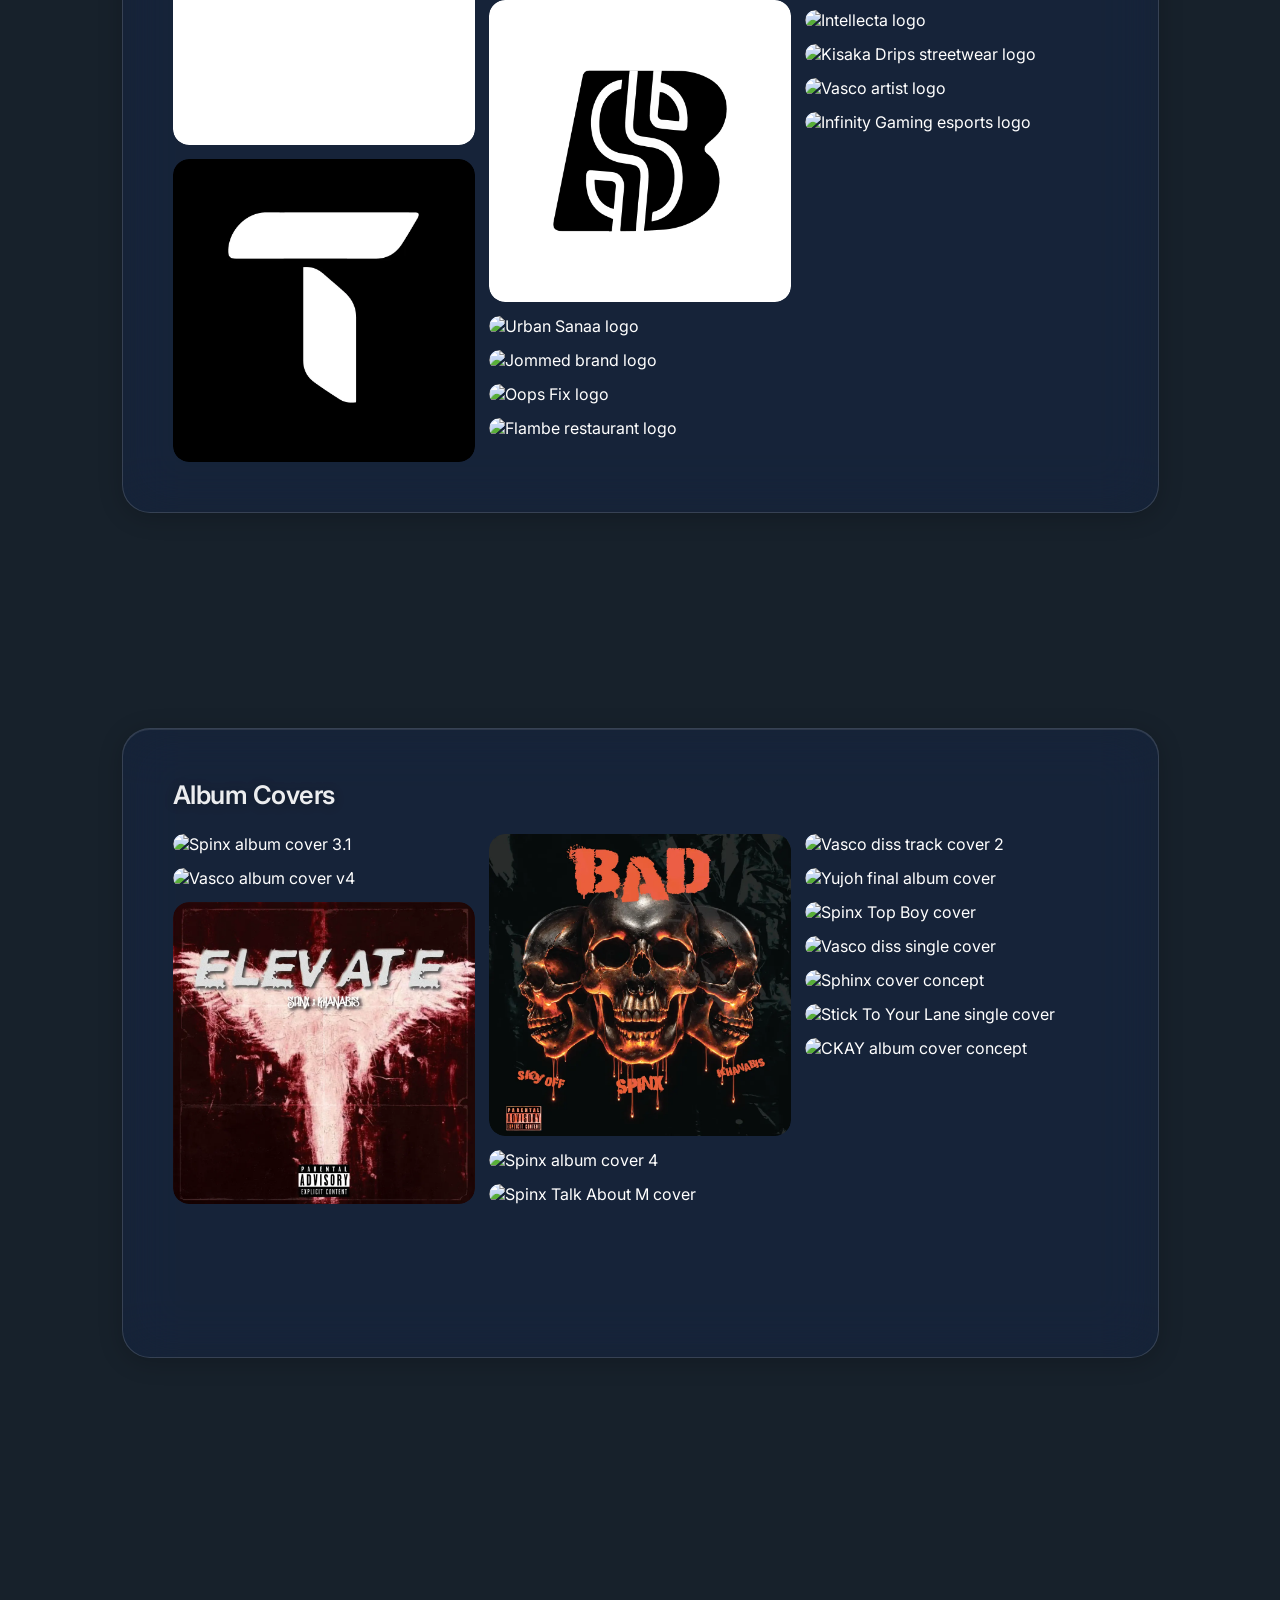
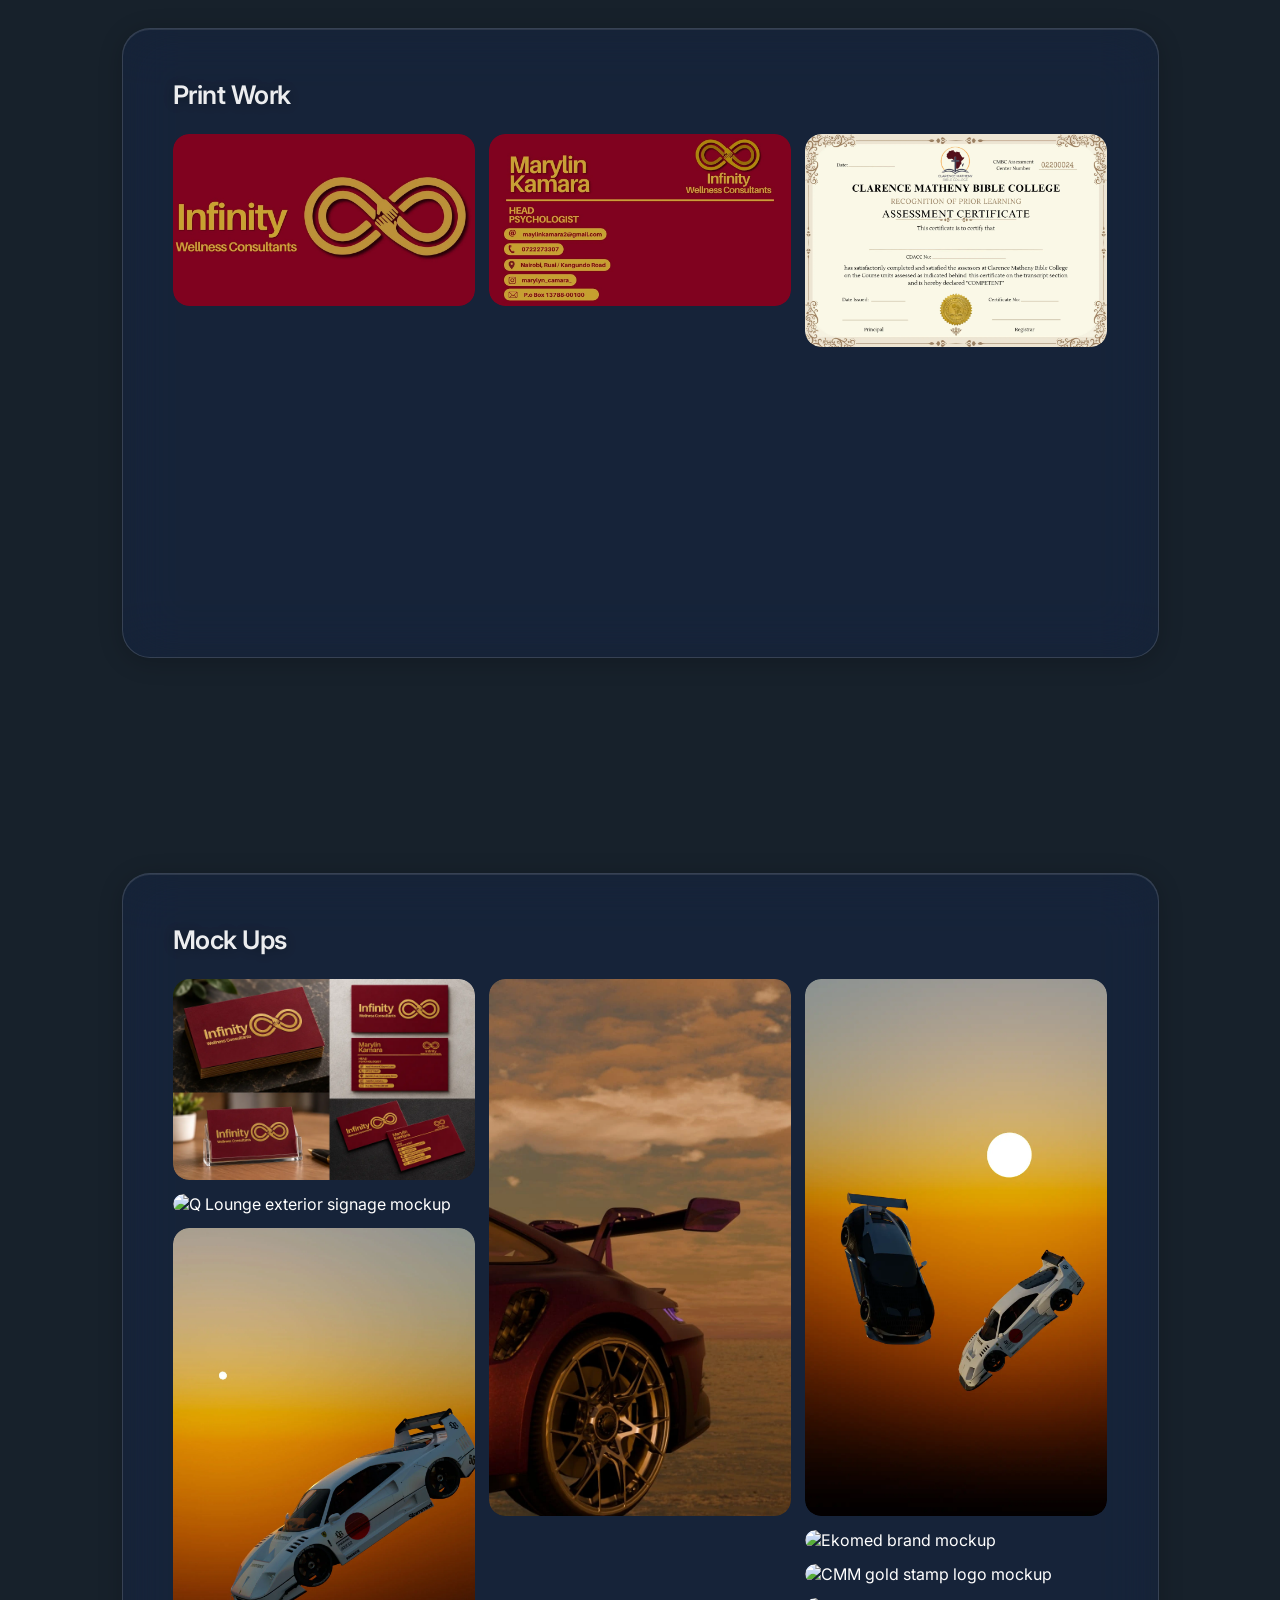
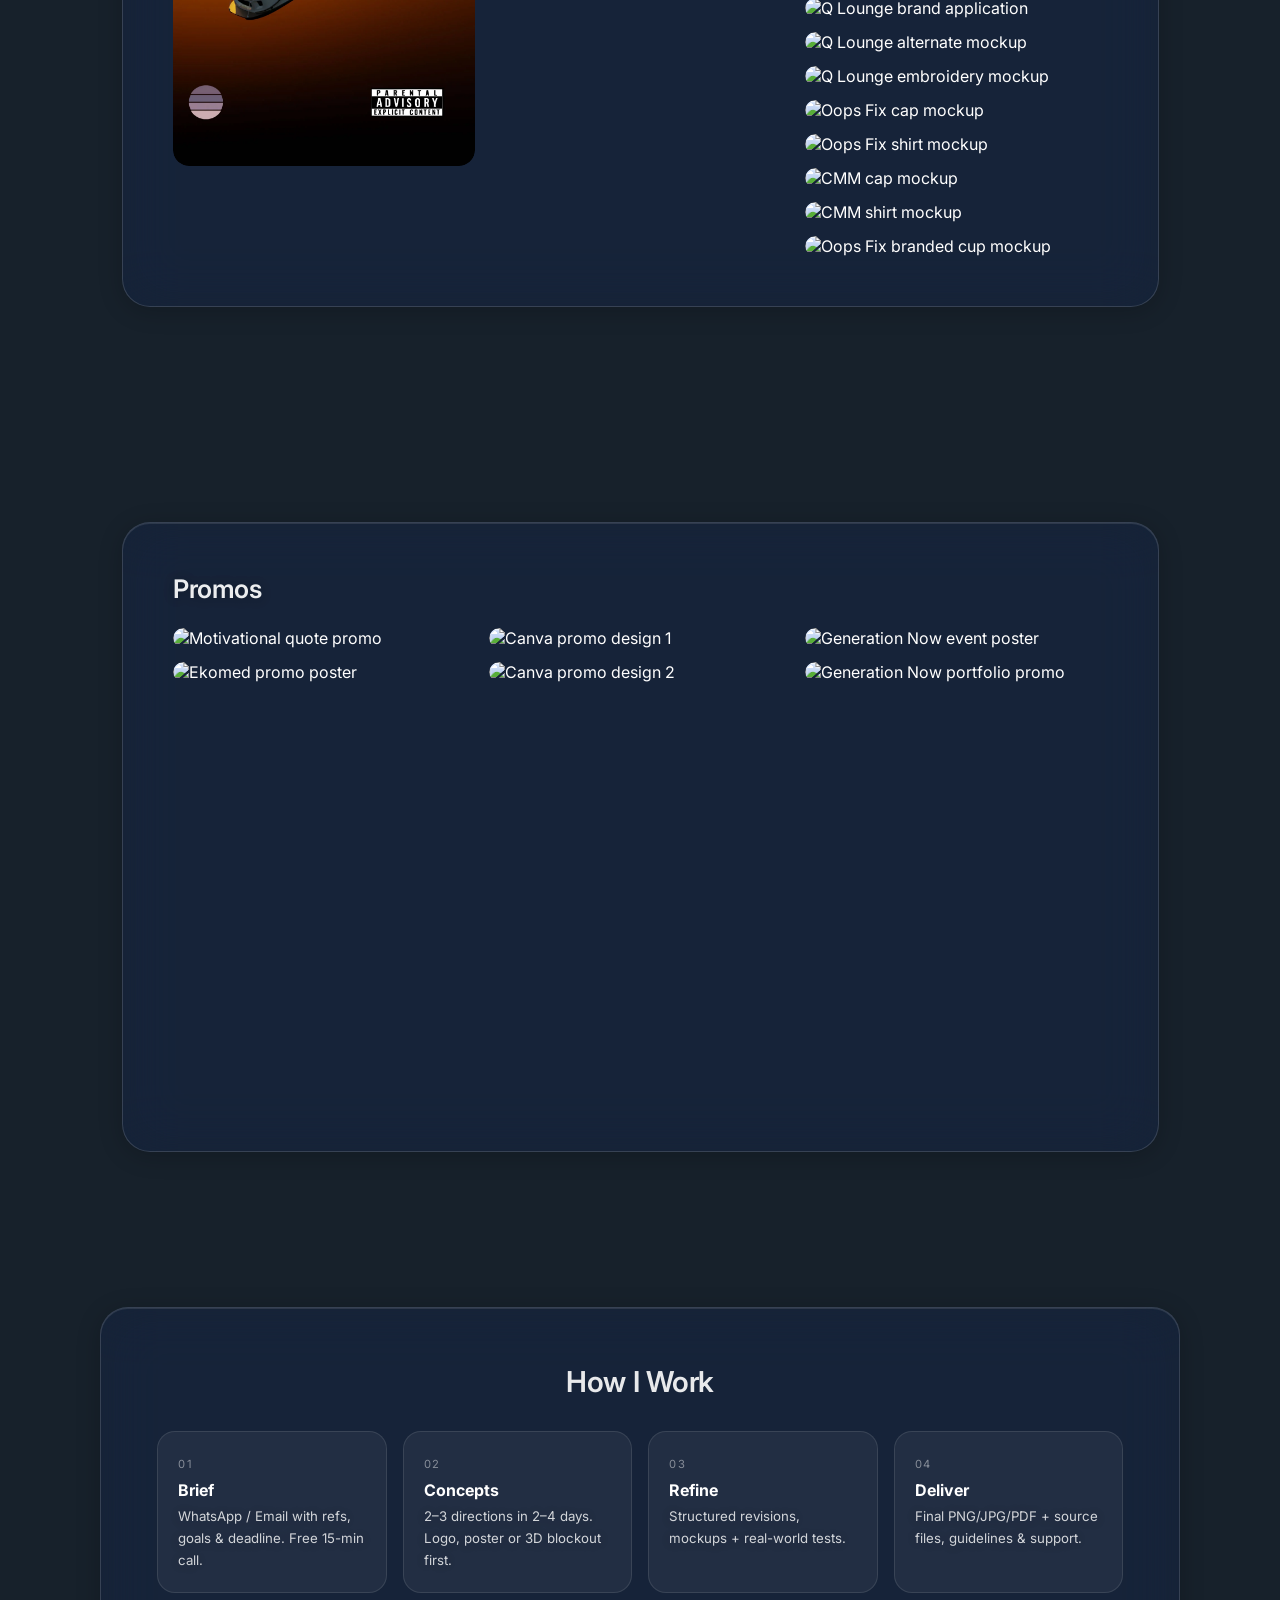
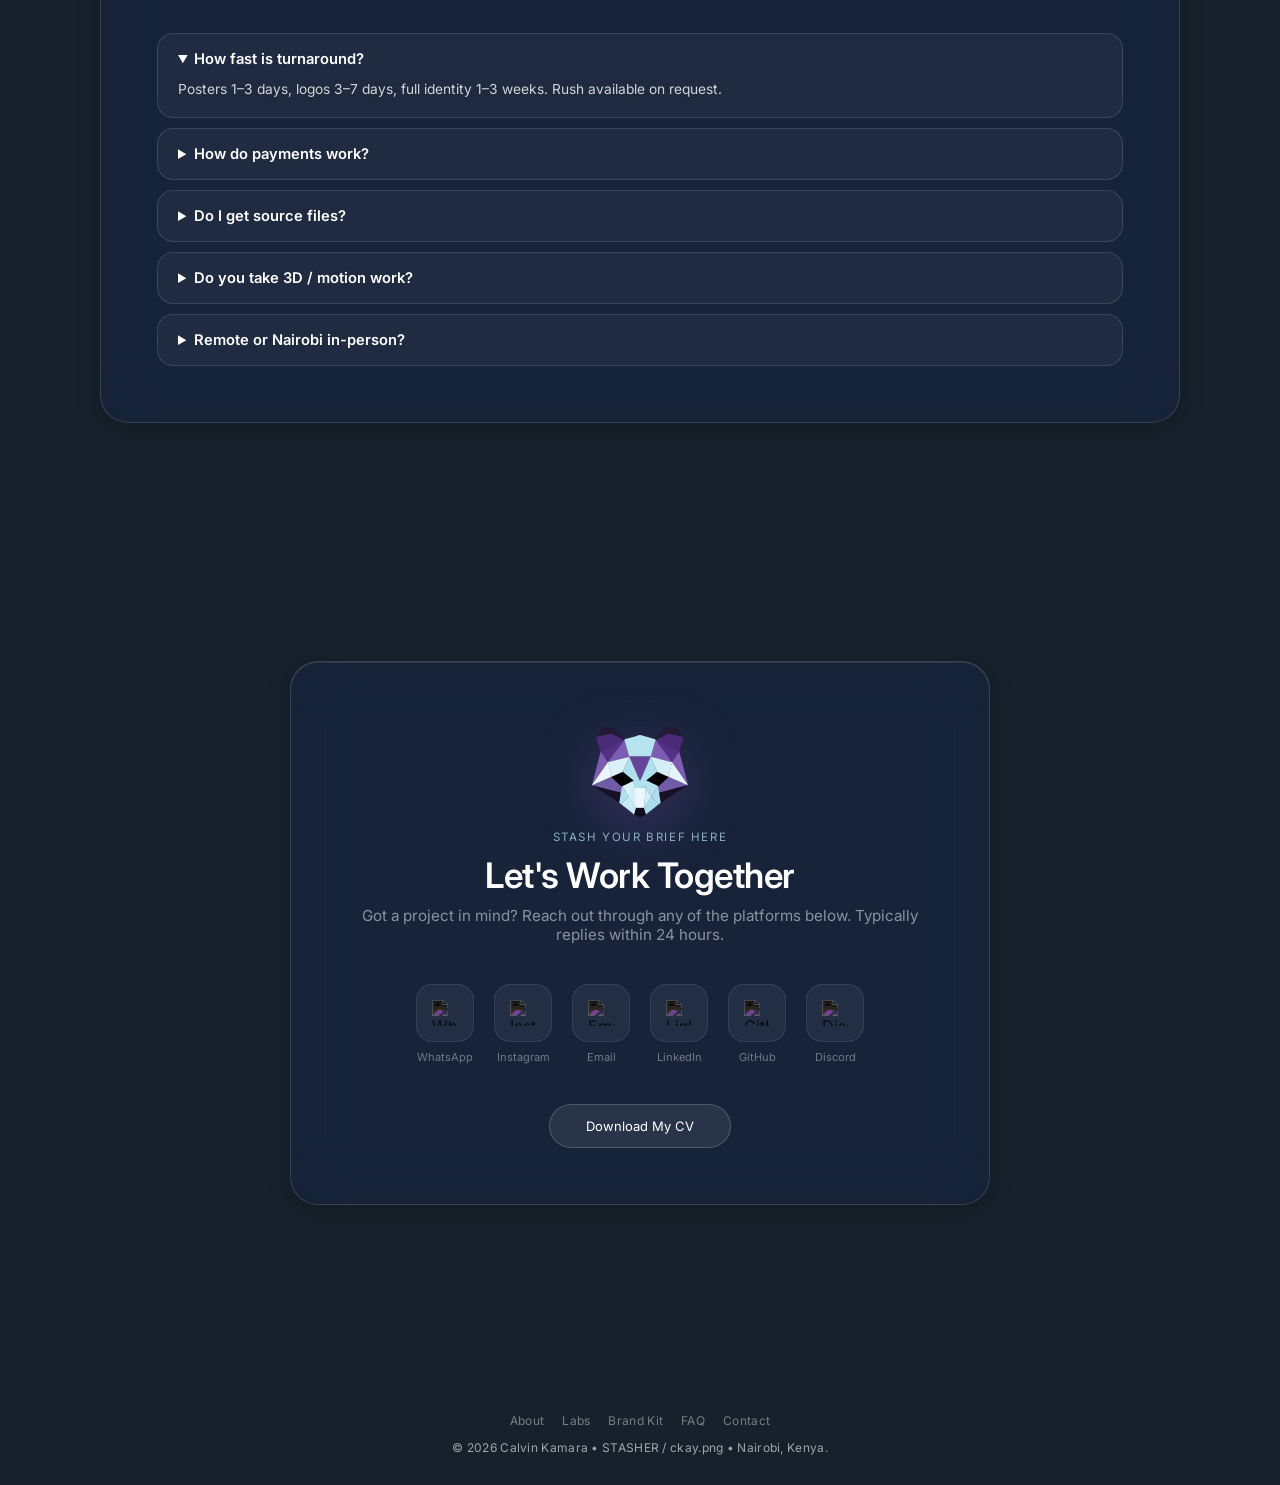
==== commit 8cd44b64: "added a print work page for documents done" ====
--- a/index.html
+++ b/index.html
@@ -117,6 +117,7 @@
         <li>
           <a href="#album-covers" onclick="closeDropdown()">Album Covers</a>
         </li>
+        <li><a href="#print-work" onclick="closeDropdown()">Print Work</a></li>
         <li><a href="#mock-ups" onclick="closeDropdown()">Mock Ups</a></li>
         <li><a href="#promos" onclick="closeDropdown()">Promos</a></li>
         <!-- PRICES HIDDEN per feedback — uncomment to restore Services link <li><a href="#services" onclick="closeDropdown()">Services</a></li> -->
@@ -163,6 +164,7 @@
           <li><a href="#posters">Posters</a></li>
           <li><a href="#logos">Logos</a></li>
           <li><a href="#album-covers">Covers</a></li>
+          <li><a href="#print-work">Print Work</a></li>
           <li><a href="#mock-ups">Mock Ups</a></li>
           <li><a href="#promos">Promos</a></li>
           <!-- PRICES HIDDEN per feedback — uncomment to restore Services link <li><a href="#services">Services</a></li> -->
@@ -1241,11 +1243,52 @@
       </div>
     </section>
 
+    <!-- Print Work -->
+    <section id="print-work" class="panel">
+      <div class="glass-section masonry-section" data-aos="fade-up">
+        <h2 class="gallery-title">Print Work</h2>
+        <div class="masonry-grid">
+          <div class="masonry-item">
+            <img
+              loading="lazy"
+              src="./IMAGES/mum biz card front.webp"
+              alt="Infinity Wellness Consultants business card — logo side"
+              data-caption="Infinity Wellness Consultants — business card (logo side)"
+            />
+          </div>
+          <div class="masonry-item">
+            <img
+              loading="lazy"
+              src="./IMAGES/mum biz card back.webp"
+              alt="Infinity Wellness Consultants business card — details side"
+              data-caption="Infinity Wellness Consultants — business card (details side)"
+            />
+          </div>
+          <div class="masonry-item">
+            <img
+              loading="lazy"
+              src="./IMAGES/cmm cert.webp"
+              alt="Clarence Matheny Bible College assessment certificate"
+              data-caption="Clarence Matheny Bible College — assessment certificate"
+            />
+          </div>
+        </div>
+      </div>
+    </section>
+
     <!-- Mock Ups -->
     <section id="mock-ups" class="panel">
       <div class="glass-section masonry-section" data-aos="fade-up">
         <h2 class="gallery-title">Mock Ups</h2>
         <div class="masonry-grid">
+          <div class="masonry-item">
+            <img
+              loading="lazy"
+              src="./IMAGES/Business cards.webp"
+              alt="Infinity Wellness Consultants business card mockups"
+              data-caption="Infinity Wellness Consultants — business card mockups"
+            />
+          </div>
           <div class="masonry-item">
             <img
               loading="lazy"
